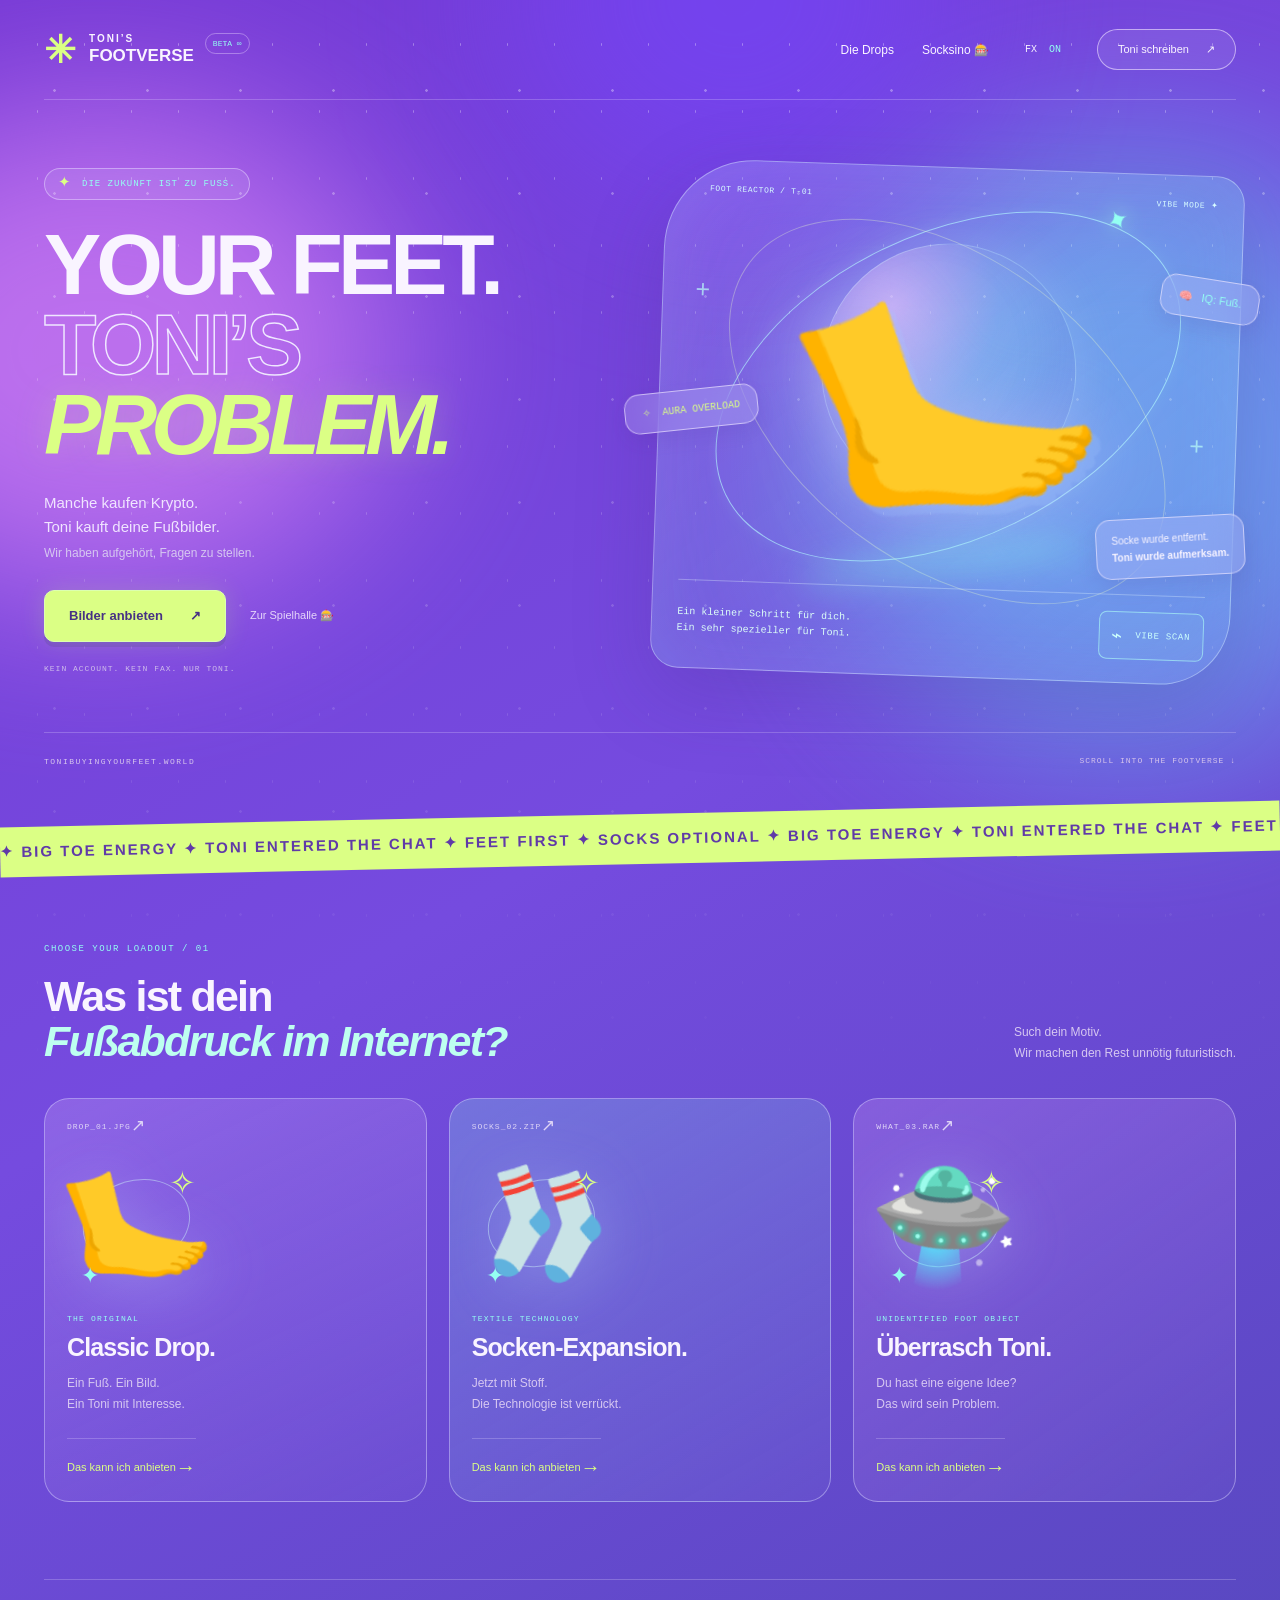
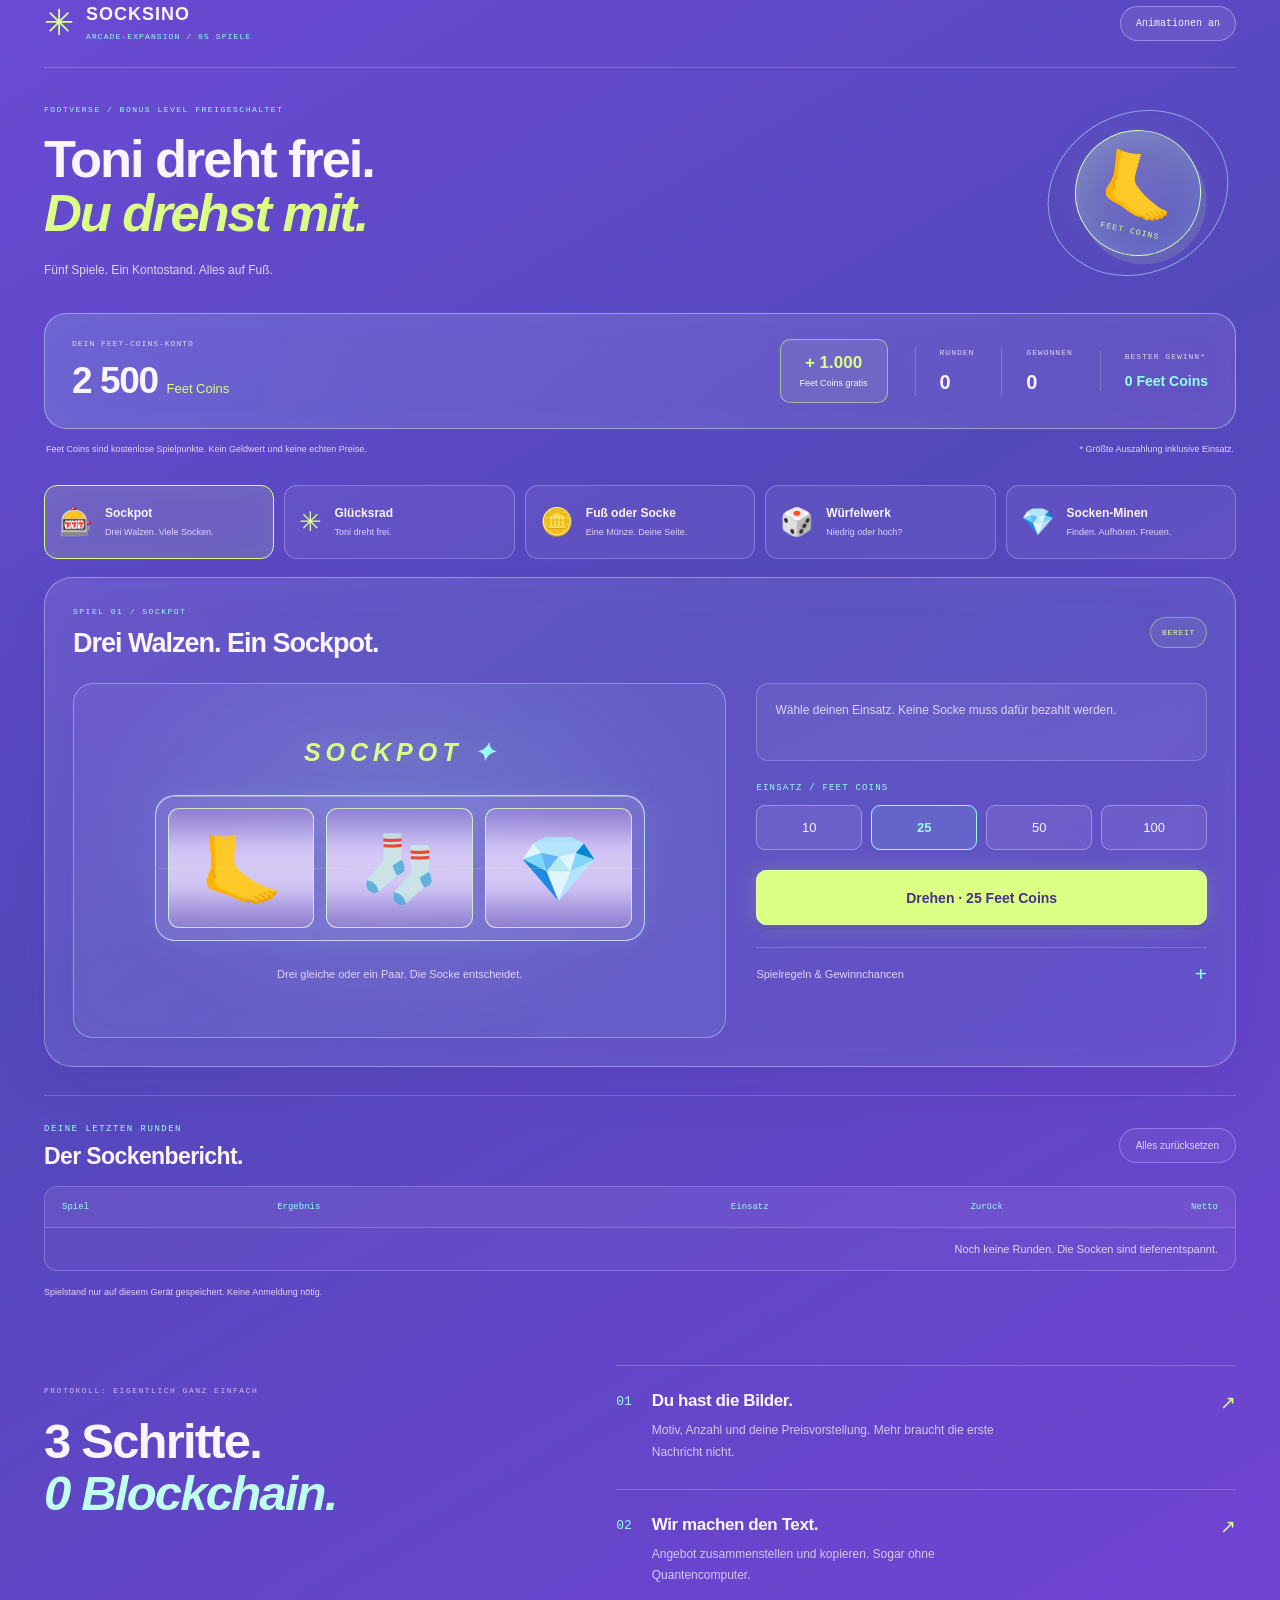
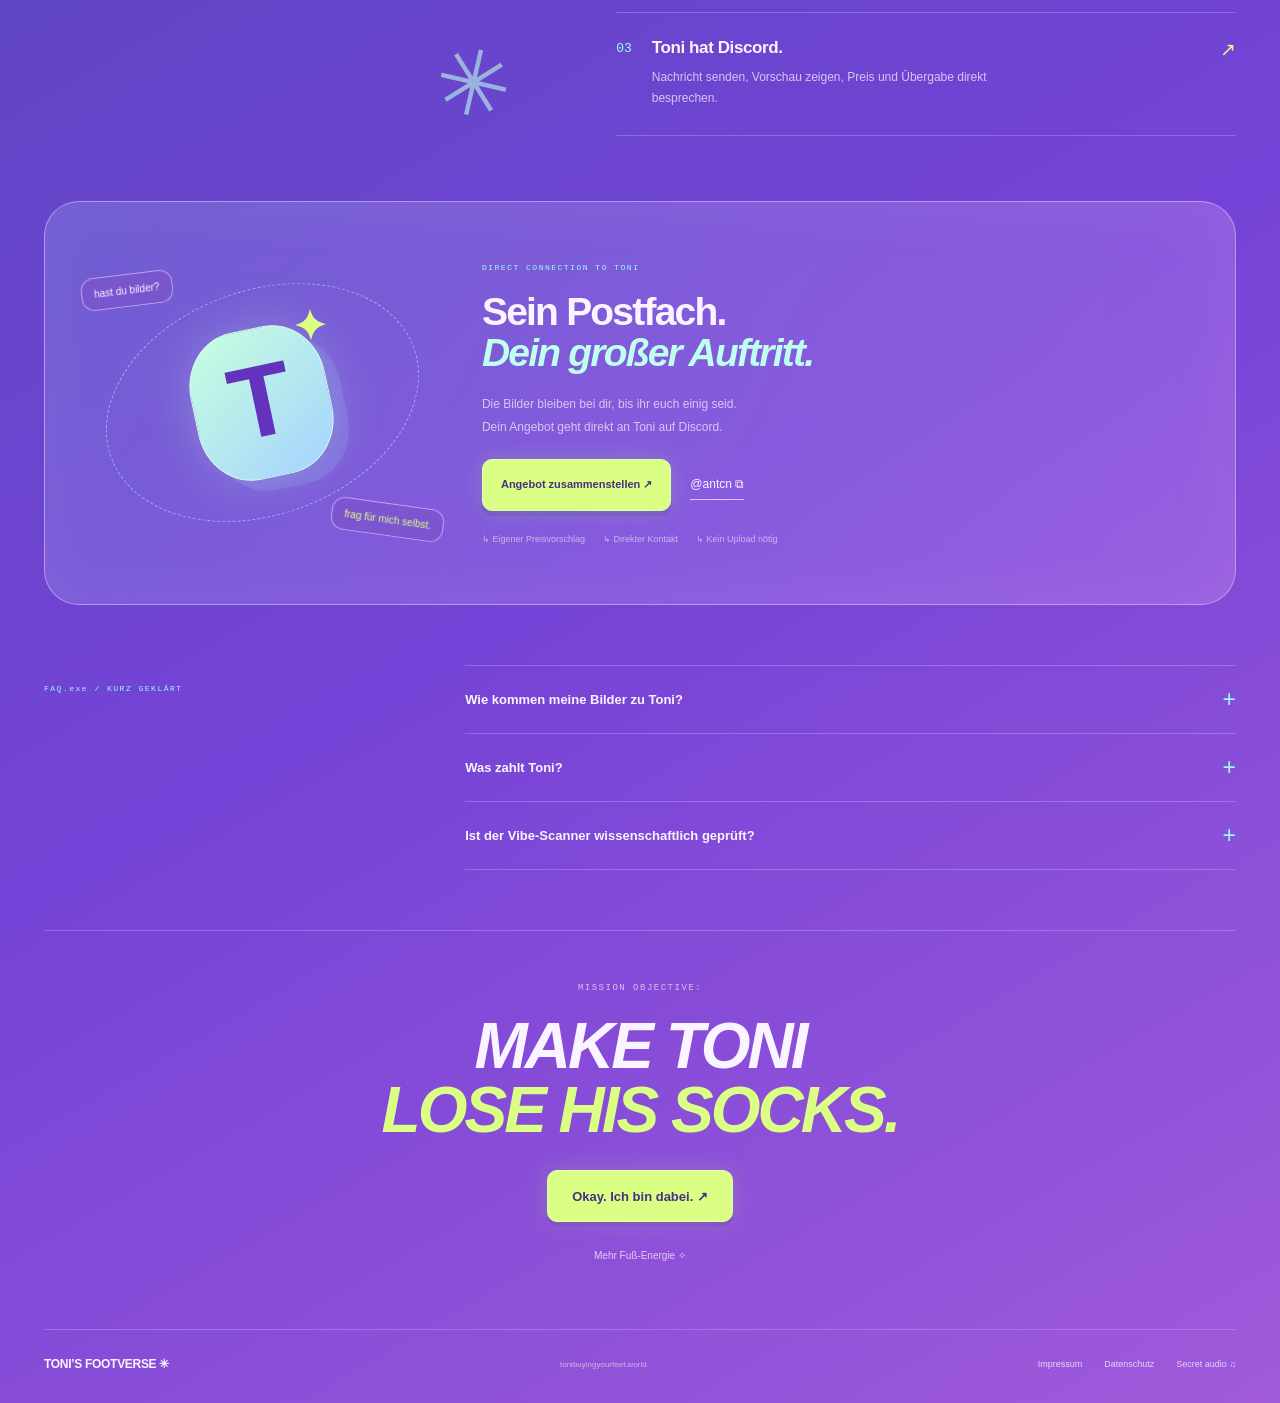
==== index.html @ 52ac3784 "Add files via upload" ====
<!doctype html>
<html lang="de" prefix="og: https://ogp.me/ns#"><head><meta charset="utf-8"><meta name="viewport" content="width=device-width,initial-scale=1"><meta name="theme-color" content="#6338e6"><meta name="description" content="Toni kauft deine Fußbilder. Willkommen im Footverse: Motiv wählen, Angebot erstellen und Toni auf Discord schreiben."><title>TONI’S FOOTVERSE — Your feet. Toni’s problem.</title><link rel="icon" href="assets/favicon.svg"><link rel="stylesheet" href="styles.css?v=8"><script src="config.js?v=8" defer></script><script src="script.js?v=8" defer></script>
<link rel="canonical" href="https://tonibuyingyourfeet.world/">
<meta property="og:type" content="website">
<meta property="og:locale" content="de_AT">
<meta property="og:site_name" content="Toni’s Footverse">
<meta property="og:title" content="🦶 Toni hat das Internet falsch benutzt.">
<meta property="og:description" content="Andere kaufen Krypto. Toni kauft Fußbilder. Jetzt mit fünf Spielen im Socksino: kostenlose Feet Coins, Socken-Minen und sehr spezielle Lebensentscheidungen.">
<meta property="og:url" content="https://tonibuyingyourfeet.world/">
<meta property="og:image" content="https://tonibuyingyourfeet.world/assets/footverse-share-v5.png">
<meta property="og:image:secure_url" content="https://tonibuyingyourfeet.world/assets/footverse-share-v5.png">
<meta property="og:image:type" content="image/png">
<meta property="og:image:width" content="1200">
<meta property="og:image:height" content="630">
<meta property="og:image:alt" content="Toni hat das Internet falsch benutzt. Neonfarbene Footverse-Karte mit einem Fuß und den Spielen in Tonis Socksino.">
<meta name="twitter:card" content="summary_large_image">
<meta name="twitter:title" content="Toni hat das Internet falsch benutzt.">
<meta name="twitter:description" content="Fußbilder, Neon und fünf Spiele. Toni hatte eindeutig zu viel Internet.">
<meta name="twitter:image" content="https://tonibuyingyourfeet.world/assets/footverse-share-v5.png">
<link rel="stylesheet" href="casino.css?v=8"><script src="arcade-engine.js?v=8" defer></script><script src="reel-motion.js?v=8" defer></script><script src="casino.js?v=8" defer></script></head>
<body><a class="skip" href="#main">Zum Inhalt</a><div class="aurora" aria-hidden="true"><i></i><i></i><i></i></div><div class="starfield" aria-hidden="true"></div>
<header class="nav shell"><a class="logo" href="#" aria-label="Toni’s Footverse Startseite"><span class="logo-symbol" aria-hidden="true">✳</span><span>TONI’S<br><b>FOOTVERSE</b></span><small>BETA ∞</small></a><nav aria-label="Hauptnavigation"><a href="#drops">Die Drops</a><a href="#sockpot">Socksino 🎰</a><button type="button" id="effects" class="fx-button" aria-pressed="true" aria-label="Animationen anhalten">FX <span id="fx-state">ON</span></button><button class="pill open-offer" type="button">Toni schreiben <span>↗</span></button></nav></header>
<main id="main"><section class="hero shell"><div class="hero-copy"><div class="status-chip"><span aria-hidden="true">✦</span> DIE ZUKUNFT IST ZU FUSS.</div><h1>YOUR FEET.<br><span>TONI’S</span><br><em>PROBLEM.</em></h1><p class="hero-text">Manche kaufen Krypto.<br>Toni kauft deine Fußbilder.<br><b>Wir haben aufgehört, Fragen zu stellen.</b></p><div class="hero-buttons"><button class="neon-button open-offer" type="button">Bilder anbieten <span>↗</span></button><a class="ghost-link" href="#sockpot">Zur Spielhalle 🎰</a></div><p class="micro hero-micro">KEIN ACCOUNT. KEIN FAX. NUR TONI.</p></div>
<div class="chamber" id="chamber"><div class="chamber-label micro"><span>FOOT REACTOR / T-01</span><span>VIBE MODE ✦</span></div><div class="orbit orbit-one" aria-hidden="true"></div><div class="orbit orbit-two" aria-hidden="true"></div><div class="planet" aria-hidden="true"></div><div class="hologram" aria-hidden="true"><span class="mega-foot">🦶</span><span class="foot-shadow"></span></div><div class="bubble bubble-a"><span>🧠</span> IQ: Fuß.</div><div class="bubble bubble-b"><span>✧</span> AURA OVERLOAD</div><div class="bubble bubble-c">Socke wurde entfernt.<br><b>Toni wurde aufmerksam.</b></div><div class="crosshair cross-a" aria-hidden="true">+</div><div class="crosshair cross-b" aria-hidden="true">+</div><div class="scan-beam" aria-hidden="true"></div><div class="reactor-controls"><p id="scanner-text" role="status" aria-live="polite">Ein kleiner Schritt für dich.<br>Ein sehr spezieller für Toni.</p><button id="scan" type="button" aria-label="Spaß-Vibe-Scan starten"><span aria-hidden="true">⌁</span> VIBE SCAN</button></div></div>
<div class="hero-caption"><span class="micro">TONIBUYINGYOURFEET.WORLD</span><span class="scroll-indicator">SCROLL INTO THE FOOTVERSE ↓</span></div></section>
<div class="ticker" aria-hidden="true"><div>✦ BIG TOE ENERGY ✦ TONI ENTERED THE CHAT ✦ FEET FIRST ✦ SOCKS OPTIONAL ✦ BIG TOE ENERGY ✦ TONI ENTERED THE CHAT ✦ FEET FIRST ✦ SOCKS OPTIONAL&nbsp;</div></div>
<section class="drops shell" id="drops"><div class="section-title"><div><p class="micro">CHOOSE YOUR LOADOUT / 01</p><h2>Was ist dein<br><em>Fußabdruck im Internet?</em></h2></div><p>Such dein Motiv.<br>Wir machen den Rest unnötig futuristisch.</p></div><div class="drop-grid">
<button class="drop-card classic" data-motif="Classic Drop" type="button"><span class="drop-code micro">DROP_01.JPG <span>↗</span></span><span class="drop-art" aria-hidden="true"><span class="mini-orbit"></span><span class="drop-emoji">🦶</span><span class="star s1">✧</span><span class="star s2">✦</span></span><span class="drop-text"><small>THE ORIGINAL</small><strong>Classic Drop.</strong><span>Ein Fuß. Ein Bild.<br>Ein Toni mit Interesse.</span></span><span class="drop-footer">Das kann ich anbieten <b>→</b></span></button>
<button class="drop-card socks" data-motif="Socken-Expansion" type="button"><span class="drop-code micro">SOCKS_02.ZIP <span>↗</span></span><span class="drop-art" aria-hidden="true"><span class="mini-orbit"></span><span class="drop-emoji">🧦</span><span class="star s1">✧</span><span class="star s2">✦</span></span><span class="drop-text"><small>TEXTILE TECHNOLOGY</small><strong>Socken-Expansion.</strong><span>Jetzt mit Stoff.<br>Die Technologie ist verrückt.</span></span><span class="drop-footer">Das kann ich anbieten <b>→</b></span></button>
<button class="drop-card mystery" data-motif="Meine eigene Idee" type="button"><span class="drop-code micro">WHAT_03.RAR <span>↗</span></span><span class="drop-art" aria-hidden="true"><span class="mini-orbit"></span><span class="drop-emoji">🛸</span><span class="star s1">✧</span><span class="star s2">✦</span></span><span class="drop-text"><small>UNIDENTIFIED FOOT OBJECT</small><strong>Überrasch Toni.</strong><span>Du hast eine eigene Idee?<br>Das wird sein Problem.</span></span><span class="drop-footer">Das kann ich anbieten <b>→</b></span></button>
</div></section>
<section class="arcade-app arcade-embedded shell" id="sockpot" aria-label="Socksino Spielhalle"><div class="arcade-header"><div class="arcade-brand"><span aria-hidden="true">✳</span><b>SOCKSINO<small>ARCADE-EXPANSION / 05 SPIELE</small></b></div><div class="header-actions"><button id="motion-toggle" type="button" aria-pressed="true">Animationen an</button></div></div><div class="arcade-title"><div><p class="eyebrow">FOOTVERSE / BONUS LEVEL FREIGESCHALTET</p><h2>Toni dreht frei.<br><span>Du drehst mit.</span></h2><p class="arcade-intro">Fünf Spiele. Ein Kontostand. Alles auf Fuß.</p></div><div class="feetcoin-emblem" aria-hidden="true"><span>🦶</span><small>FEET COINS</small></div></div>
<section class="wallet" aria-label="Spielkonto"><div class="balance-block"><span>DEIN FEET-COINS-KONTO</span><strong id="balance">2.500 <small>Feet Coins</small></strong></div><button type="button" id="refill">+ 1.000 <small>Feet Coins gratis</small></button><div class="wallet-stat"><span>RUNDEN</span><b id="rounds">0</b></div><div class="wallet-stat"><span>GEWONNEN</span><b id="wins">0</b></div><div class="wallet-stat"><span>BESTER GEWINN*</span><b id="best">0 Feet Coins</b></div></section>
<p class="credit-note">Feet Coins sind kostenlose Spielpunkte. Kein Geldwert und keine echten Preise. <span>* Größte Auszahlung inklusive Einsatz.</span></p>
<div class="arcade-layout"><nav class="game-nav" aria-label="Spiel auswählen"><button id="sockpot-slots" data-game="slots" type="button" aria-pressed="true"><span>🎰</span><b>Sockpot<small>Drei Walzen. Viele Socken.</small></b><i>01</i></button><button id="sockpot-wheel" data-game="wheel" type="button" aria-pressed="false"><span>✳</span><b>Glücksrad<small>Toni dreht frei.</small></b><i>02</i></button><button id="sockpot-coin" data-game="coin" type="button" aria-pressed="false"><span>🪙</span><b>Fuß oder Socke<small>Eine Münze. Deine Seite.</small></b><i>03</i></button><button id="sockpot-dice" data-game="dice" type="button" aria-pressed="false"><span>🎲</span><b>Würfelwerk<small>Niedrig oder hoch?</small></b><i>04</i></button><button id="sockpot-mines" data-game="mines" type="button" aria-pressed="false"><span>💎</span><b>Socken-Minen<small>Finden. Aufhören. Freuen.</small></b><i>05</i></button></nav>
<section class="game-shell" id="game-stage" aria-labelledby="game-title"><header class="game-heading"><div><span class="eyebrow" id="game-number">SPIEL 01 / SOCKPOT</span><h2 id="game-title">Drei Walzen. Ein Sockpot.</h2></div><span class="ready-dot" id="round-state">BEREIT</span></header><p id="active-reminder" hidden>Eine Minenrunde läuft. <button type="button" id="resume-mines">Runde fortsetzen →</button></p>
<div class="game-body"><div class="game-visual" id="visual-slots"><div class="slots-marquee">SOCKPOT <span>✦</span></div><div class="reels" role="group" aria-label="Drei Walzen"><div class="reel" role="img"><span>🦶</span></div><div class="reel" role="img"><span>🧦</span></div><div class="reel" role="img"><span>💎</span></div></div><p class="visual-caption">Drei gleiche oder ein Paar. Die Socke entscheidet.</p></div>
<div class="game-visual" id="visual-wheel" hidden><div class="wheel-wrap"><span class="wheel-pointer" aria-hidden="true"></span><div id="wheel" class="wheel"><span style="--i:0">0×</span><span style="--i:1">2×</span><span style="--i:2">0×</span><span style="--i:3">3×</span><span style="--i:4">0×</span><span style="--i:5">2×</span><span style="--i:6">0×</span><span style="--i:7">5×</span><b>t.</b></div></div><p class="visual-caption">Acht Felder. Gleiche Chance. Ungleiche Sockenschicksale.</p></div>
<div class="game-visual" id="visual-coin" hidden><div class="coin-scene"><div id="coin" class="coin"><span>🦶</span></div><span class="coin-shadow"></span></div><div class="picks" role="group" aria-label="Münzseite wählen"><button type="button" data-pick-game="coin" data-pick="0" aria-pressed="true">🦶 Fuß</button><button type="button" data-pick-game="coin" data-pick="1" aria-pressed="false">🧦 Socke</button></div><p class="visual-caption">Richtig geraten? Doppelte Punkte zurück.</p></div>
<div class="game-visual" id="visual-dice" hidden><div class="dice-scene"><div id="die" class="die" aria-label="Würfel zeigt 1"><span>⚀</span></div></div><div class="picks" role="group" aria-label="Würfelbereich wählen"><button type="button" data-pick-game="dice" data-pick="0" aria-pressed="true">1 – 3 · Niedrig</button><button type="button" data-pick-game="dice" data-pick="1" aria-pressed="false">4 – 6 · Hoch</button></div><p class="visual-caption">Die Hälfte der Zahlen. Die volle Aufmerksamkeit.</p></div>
<div class="game-visual" id="visual-mines" hidden><div class="mine-status"><span>2 SOCKEN / 7 DIAMANTEN</span><strong id="mine-value">Noch keine Runde</strong></div><div class="mine-grid" role="group" aria-label="Neun Felder im Minenspiel"></div><p class="visual-caption" id="mine-hint">Runde starten, Diamanten öffnen und rechtzeitig Feet Coins sichern.</p></div>
<div class="game-panel"><div class="result-bar" id="result" role="status" aria-live="polite">Wähle deinen Einsatz. Die erste Socke wartet.</div>
<div class="bet-controls"><div class="bet-group"><span>EINSATZ / FEET COINS</span><div role="group" aria-label="Einsatz wählen"><button type="button" data-bet="10" aria-pressed="false">10</button><button type="button" data-bet="25" aria-pressed="true">25</button><button type="button" data-bet="50" aria-pressed="false">50</button><button type="button" data-bet="100" aria-pressed="false">100</button></div></div><button type="button" class="play-button" id="play">Drehen · 25 Feet Coins <span>↗</span></button><button type="button" class="play-button collect" id="collect" hidden>Feet Coins sichern</button></div><button type="button" class="cancel-mine" id="cancel-mine" hidden>Runde abbrechen · Einsatz geht verloren</button>
<details class="rules"><summary>Spielregeln &amp; Gewinnchancen <span>+</span></summary><div id="rules-content"></div></details></div></div></section></div>
<section class="history"><header><div><p class="eyebrow">DEINE LETZTEN RUNDEN</p><h2>Der Sockenbericht.</h2></div><button type="button" id="reset">Alles zurücksetzen</button></header><div class="history-table"><table><thead><tr><th>Spiel</th><th>Ergebnis</th><th>Einsatz</th><th>Zurück</th><th>Netto</th></tr></thead><tbody id="history-rows"><tr><td colspan="5">Hier stehen bald deine Runden.</td></tr></tbody></table></div><p class="storage-note" id="storage-note">Der Spielstand wird nur auf diesem Gerät gespeichert.</p></section>
</section><section class="connection shell"><div class="connection-heading"><p class="micro">PROTOKOLL: EIGENTLICH GANZ EINFACH</p><h2>3 Schritte.<br><em>0 Blockchain.</em></h2><span class="huge-spark" aria-hidden="true">✳</span></div><div class="connection-steps"><article><span class="step-index">01</span><div><h3>Du hast die Bilder.</h3><p>Motiv, Anzahl und deine Preisvorstellung. Mehr braucht die erste Nachricht nicht.</p></div><span aria-hidden="true">↗</span></article><article><span class="step-index">02</span><div><h3>Wir machen den Text.</h3><p>Angebot zusammenstellen und kopieren. Sogar ohne Quantencomputer.</p></div><span aria-hidden="true">↗</span></article><article><span class="step-index">03</span><div><h3>Toni hat Discord.</h3><p>Nachricht senden, Vorschau zeigen, Preis und Übergabe direkt besprechen.</p></div><span aria-hidden="true">↗</span></article></div></section>
<section class="transmission shell"><div class="transmission-art" aria-hidden="true"><div class="avatar-orbit"></div><div class="toni-avatar">T<span>✦</span></div><span class="floating-chat chat-one">hast du bilder?</span><span class="floating-chat chat-two">frag für mich selbst.</span></div><div class="transmission-copy"><p class="micro">DIRECT CONNECTION TO TONI</p><h2>Sein Postfach.<br><em>Dein großer Auftritt.</em></h2><p>Die Bilder bleiben bei dir, bis ihr euch einig seid.<br>Dein Angebot geht direkt an Toni auf Discord.</p><div class="transmission-actions"><button class="neon-button open-offer" type="button">Angebot zusammenstellen ↗</button><button class="handle-button copy-name" type="button"><span class="discord-name">@antcn</span> ⧉</button></div><div class="contact-notes"><span>↳ Eigener Preisvorschlag</span><span>↳ Direkter Kontakt</span><span>↳ Kein Upload nötig</span></div></div></section>
<section class="faq shell"><p class="micro">FAQ.exe / KURZ GEKLÄRT</p><div><details><summary>Wie kommen meine Bilder zu Toni?<span>+</span></summary><p>Eine Vorschau und die Bilder teilst du direkt im Gespräch auf Discord. Hier auf der Website erstellst du erst einmal deine Angebotsnachricht.</p></details><details><summary>Was zahlt Toni?<span>+</span></summary><p>Du schlägst einen Preis vor oder wählst „Preis besprechen“. Den endgültigen Preis, die Zahlung und die Übergabe vereinbarst du direkt mit Toni.</p></details><details><summary>Ist der Vibe-Scanner wissenschaftlich geprüft?<span>+</span></summary><p>Er besteht aus einem Button und sehr viel Selbstvertrauen. Für die Preisverhandlung zählt dein Angebot, nicht seine Meinung.</p></details></div></section>
<section class="ending shell"><span class="micro">MISSION OBJECTIVE:</span><h2>MAKE TONI<br><span>LOSE HIS SOCKS.</span></h2><button type="button" class="neon-button open-offer">Okay. Ich bin dabei. ↗</button><button type="button" id="chaos" class="chaos-button">Mehr Fuß-Energie ✧</button></section>
</main><footer class="shell footer"><a class="footer-logo" href="#">TONI’S FOOTVERSE ✳</a><span>tonibuyingyourfeet.world</span><div><a href="impressum.html">Impressum</a><a href="datenschutz.html">Datenschutz</a><button type="button" id="audio-button">Secret audio ♫</button></div></footer>
<dialog id="offer-dialog" aria-label="Angebot an Toni erstellen"><button type="button" class="close-dialog" aria-label="Schließen">×</button><section id="form-screen"><p class="micro">NEW TRANSMISSION / TO: TONI</p><h2>Zeig, was<br><em>du anbieten willst.</em></h2><form id="offer-form"><div class="form-row"><label>Dein Motiv<select name="motif" id="motif"><option>Classic Drop</option><option>Socken-Expansion</option><option>Meine eigene Idee</option></select></label><label>Dein Name <small>optional</small><input name="seller" maxlength="60" placeholder="Dein Alias im Footverse" autocomplete="nickname"></label></div><div class="form-row"><label>Anzahl der Bilder<input name="quantity" value="3" min="1" max="999" step="1" type="number" inputmode="numeric" required></label><label>Gesamtpreis in Euro<input name="price" min="0.01" max="99999" step="0.01" type="number" placeholder="Dein Preisvorschlag" inputmode="decimal"></label></div><label class="check-label"><input name="negotiate" type="checkbox" checked><span>Preis lieber direkt mit Toni besprechen.</span></label><label>Noch etwas dazu? <small>optional</small><textarea name="note" maxlength="1000" rows="3" placeholder="Bildstil, Auflösung, deine eigene Idee …"></textarea></label><div class="offer-summary"><span class="micro">DEIN DROP</span><strong id="offer-summary">3 Bilder · Preis besprechen</strong></div><button class="neon-button full" type="submit">Nachricht generieren <span>↗</span></button><p class="form-footnote">Danach kopierst du den Text und schickst ihn selbst an Toni.</p></form></section><section id="message-screen" hidden><p class="micro">TRANSMISSION READY ✓</p><h2>Toni ist nur<br><em>eine Nachricht entfernt.</em></h2><label class="message-label" for="message">Dein Text — du kannst ihn noch bearbeiten.</label><textarea id="message" rows="10"></textarea><div class="message-actions"><button type="button" class="neon-button" id="copy-message">Text kopieren ⧉</button><a href="https://discord.com/channels/@me" target="_blank" rel="noopener noreferrer" class="outline-button discord-link">Discord öffnen ↗</a></div><div class="message-tools"><button type="button" class="text-button copy-name">Name: <span class="discord-name">@antcn</span> ⧉</button><button type="button" class="text-button" id="save-message">TXT herunterladen ↓</button></div><p class="message-note">Discord → Freunde → Freund hinzufügen → <span class="discord-name">@antcn</span>. Deine Nachricht wurde noch nicht versendet.</p><button type="button" class="text-button" id="edit-offer">← Angebot bearbeiten</button></section></dialog>
<dialog id="audio-dialog" aria-label="Geheimes Audio"><button type="button" class="close-dialog" aria-label="Schließen">×</button><p class="micro">SECRET TRANSMISSION UNLOCKED</p><h2>Henry<br><em>entered the chat.</em></h2><audio id="secret-audio" src="assets/audio/henry-kommt.mp3" controls preload="none"></audio></dialog><div id="toast" role="status" aria-live="polite" hidden></div><div id="particle-layer" aria-hidden="true"></div><noscript><p class="shell">Für die interaktiven Funktionen JavaScript aktivieren. Toni erreichst du auf Discord unter @antcn.</p></noscript>
</body></html>
---- styles.css ----
@charset "UTF-8";
:root{--ink:#f9f4ff;--muted:#d6c7f1;--violet:#6534d4;--cyan:#94fff2;--acid:#dbff85;--line:#e7d9ff40;font-family:Arial,Helvetica,sans-serif;color:var(--ink);background:#7444dc;color-scheme:dark}*{box-sizing:border-box}html{scroll-behavior:smooth;scroll-padding-top:25px}body{margin:0;isolation:isolate;background:linear-gradient(150deg,#7539d5 0%,#754bdf 22%,#5348bb 49%,#7543d7 77%,#a05ada 100%);overflow-x:clip}button,input,textarea,select{font:inherit}button,a,summary{touch-action:manipulation}button{cursor:pointer;color:inherit;background:none}a{color:inherit;text-decoration:none}h1,h2,h3,p{margin:0}input,select,textarea{min-width:0}button:focus-visible,a:focus-visible,summary:focus-visible,input:focus-visible,textarea:focus-visible,select:focus-visible{outline:3px solid var(--acid);outline-offset:5px}[hidden]{display:none!important}button:disabled{cursor:wait}.shell{width:min(1320px,calc(100% - 88px));margin-inline:auto}.micro{font:9px/1.6 'Courier New',monospace;letter-spacing:1.5px}.skip{position:fixed;top:-90px;left:15px;z-index:99;padding:14px;background:var(--acid);color:#453076}.skip:focus{top:10px}.aurora{position:absolute;z-index:-1;inset:0 0 auto;height:950px;overflow:hidden;pointer-events:none}.aurora i{position:absolute;border-radius:50%;filter:blur(90px);opacity:.55;animation:drift 16s ease-in-out infinite alternate}.aurora i:nth-child(1){width:600px;height:500px;left:-200px;top:100px;background:#f597ff}.aurora i:nth-child(2){width:600px;height:600px;right:-150px;top:150px;background:#65d4fa;animation-delay:-5s}.aurora i:nth-child(3){width:450px;height:400px;right:25%;top:-200px;background:#7445ff;animation-delay:-10s}.starfield{position:absolute;inset:0 0 auto;height:1100px;pointer-events:none;z-index:-1;opacity:.35;background-image:radial-gradient(#fff 1px,transparent 1.5px),radial-gradient(#fff .6px,transparent 1px);background-size:93px 103px,47px 67px;background-position:8px 39px,61px 11px;mask-image:linear-gradient(#fff,transparent)}.nav{display:flex;align-items:center;justify-content:space-between;gap:20px;height:100px;border-bottom:1px solid var(--line)}.logo{display:flex;align-items:center;gap:11px;font-size:10px;line-height:1.25;font-weight:800;letter-spacing:2px}.logo b{font-size:17px;letter-spacing:0}.logo-symbol{font-size:38px;color:var(--acid);line-height:1}.logo small{align-self:flex-start;font:8px 'Courier New',monospace;letter-spacing:0;padding:5px 7px;margin-top:2px;border:1px solid #f2e2ff60;border-radius:20px;color:var(--cyan)}.nav nav{display:flex;align-items:center;gap:28px;font-size:12px}.fx-button{border:0;font:10px 'Courier New',monospace;padding:8px}.fx-button span{color:var(--cyan);margin-left:6px}.pill{border:1px solid #f2e7ff99;border-radius:50px;padding:13px 20px;background:#e9dcff18;font-size:11px}.pill span{margin-left:14px}.pill:hover{background:#f4ddff33}.hero{position:relative;display:grid;grid-template-columns:1fr 1fr;gap:35px;padding:67px 0 22px;align-items:center}.status-chip{display:inline-flex;align-items:center;gap:10px;border:1px solid #e8daff80;background:#ded5ff20;border-radius:30px;padding:9px 13px;color:var(--cyan);font:9px 'Courier New',monospace;letter-spacing:1px}.status-chip>span{color:var(--acid);font-size:15px;line-height:12px}.hero h1{font-size:clamp(58px,6.7vw,95px);font-weight:900;line-height:.93;letter-spacing:-5px;margin:25px 0 26px}.hero h1>span{-webkit-text-stroke:1.5px #efe7ff;color:transparent}.hero h1 em{font-style:italic;color:var(--acid);text-shadow:0 0 35px #d9ff9c35;letter-spacing:-6px}.hero-text{font-size:15px;line-height:1.65;color:#f0e5ff}.hero-text b{font-size:12px;font-weight:400;color:var(--muted)}.hero-buttons{display:flex;align-items:center;gap:24px;margin-top:25px}.neon-button{display:inline-flex;align-items:center;justify-content:center;gap:27px;padding:17px 24px;min-height:52px;border:1px solid #dcffb0;border-radius:10px;background:var(--acid);color:#473184;font-size:13px;font-weight:800;box-shadow:0 0 25px #c7ff8230,0 5px 0 #3c38702e;transition:transform .2s,box-shadow .2s}.neon-button:hover{transform:translateY(-3px);box-shadow:0 0 37px #c7ff8270,0 7px 0 #3c387025}.ghost-link{font-size:11px;color:#e6d6fa}.ghost-link:hover{color:var(--cyan)}.hero-micro{color:#cdbbea;margin-top:21px;font-size:8px;letter-spacing:1px}.chamber{position:relative;min-width:0;height:510px;border:1px solid #dbf3ff70;border-radius:90px 28px 70px 28px;background:linear-gradient(140deg,#c4b8ff35,#83efeb25 46%,#9b8bee0d);box-shadow:inset 0 0 70px #a4f0ff1c,0 25px 80px #422f883a;transform:rotate(2deg);perspective:700px}.chamber-label{display:flex;justify-content:space-between;position:absolute;left:43px;right:25px;top:23px;color:#d8fcff;font-size:8px;letter-spacing:.6px}.orbit{position:absolute;left:7%;top:13%;width:86%;height:60%;border:1px solid #b7ffffa0;border-radius:50%;pointer-events:none}.orbit-one{transform:rotate(-28deg);box-shadow:0 0 15px #b8fffc18}.orbit-two{transform:rotate(35deg);border-color:#eafcc957;top:18%}.orbit-one:after{content:'✦';position:absolute;right:2%;top:20%;color:var(--cyan);font-size:27px;filter:drop-shadow(0 0 10px #9fffdc)}.planet{position:absolute;width:255px;height:255px;left:50%;top:40%;transform:translate(-50%,-50%);background:radial-gradient(circle at 27% 25%,#f8ceff90,#cbf5ff25 40%,#d8ddff0a 65%);border:1px solid #cffbff40;border-radius:50%;box-shadow:inset -20px -20px 40px #6562c81c,0 0 50px #d7e5ff30}.hologram{position:absolute;inset:62px 0 100px;display:grid;place-items:center;animation:float 5s ease-in-out infinite}.mega-foot{display:block;font-family:'Apple Color Emoji','Segoe UI Emoji','Noto Color Emoji',sans-serif;font-size:225px;filter:drop-shadow(5px 12px 0 #a5caff38) drop-shadow(0 0 40px #dfcaff75);transform:rotate(-24deg);line-height:1.25;z-index:2}.foot-shadow{position:absolute;width:50%;height:30px;border-radius:50%;background:#81f9ee55;filter:blur(16px);bottom:0;transform:rotate(-9deg)}.bubble{position:absolute;border:1px solid #f3ecff9c;background:#c6c1ff45;backdrop-filter:blur(20px);padding:13px 17px;border-radius:15px;font-size:11px;box-shadow:0 8px 20px #50319520;z-index:3;animation:float 6s ease-in-out infinite}.bubble span{margin-right:6px}.bubble-a{right:-20px;top:102px;transform:rotate(7deg);color:var(--cyan);animation-delay:-2s}.bubble-b{left:-35px;top:230px;font:10px 'Courier New',monospace;color:var(--acid);transform:rotate(-8deg);animation-delay:-4s}.bubble-c{bottom:107px;right:-14px;font-size:10px;line-height:1.7;transform:rotate(-5deg);padding:12px 15px}.bubble-c b{font-weight:600}.crosshair{position:absolute;color:#bbfff8;font-size:25px;font-weight:200;opacity:.7}.cross-a{left:32px;top:115px}.cross-b{right:31px;top:255px}.reactor-controls{position:absolute;left:25px;right:25px;bottom:23px;display:flex;align-items:center;justify-content:space-between;gap:15px;padding-top:16px;border-top:1px solid #edffff50}.reactor-controls p{font:10px/1.6 'Courier New',monospace;color:#ddfff7;max-width:250px}.reactor-controls button{border:1px solid #affff59c;color:#ccfffc;background:#a5ffff15;border-radius:8px;padding:12px;font:9px 'Courier New',monospace;white-space:nowrap;letter-spacing:.7px}.reactor-controls button:hover{background:#a5ffff35}.reactor-controls button span{font-size:18px;vertical-align:middle;margin-right:6px}.scan-beam{position:absolute;inset:20% 6% auto;height:2px;background:var(--acid);box-shadow:0 0 24px 5px #d3ff85a0;opacity:0;z-index:4}.scanning .scan-beam{animation:scan 1.1s ease-in-out 1}.hero-caption{grid-column:1/-1;display:flex;justify-content:space-between;border-top:1px solid var(--line);padding:23px 0 0;margin-top:20px;color:#d8c6ed}.hero-caption .micro{font-size:8px}.scroll-indicator{font:8px 'Courier New',monospace;letter-spacing:1px}.ticker{background:var(--acid);color:#603aa8;margin-top:23px;padding:15px 0;overflow:hidden;transform:rotate(-1.2deg);width:100%;font-size:15px;font-weight:900;letter-spacing:2px;line-height:1.3}.ticker>div{white-space:nowrap;display:block;width:max-content;animation:ticker 28s linear infinite}.drops{padding:79px 0 67px}.section-title{display:flex;justify-content:space-between;align-items:flex-end;gap:30px;margin-bottom:33px}.section-title .micro{color:var(--cyan);margin-bottom:17px}h2{font-size:43px;line-height:1.06;letter-spacing:-1.8px;font-weight:800}h2 em{font-style:italic;color:#befff0;font-weight:800}.section-title>p{font-size:12px;line-height:1.8;color:var(--muted)}.drop-grid{display:grid;grid-template-columns:repeat(3,minmax(0,1fr));gap:22px}.drop-card{position:relative;display:flex;flex-direction:column;text-align:left;border:1px solid #dbd8ff75;border-radius:25px;padding:22px;background:linear-gradient(155deg,#e8c6ff35,#ccbaff0a);min-width:0;overflow:hidden;transition:transform .25s,box-shadow .25s}.drop-card:hover{transform:translateY(-8px) rotate(-1deg);box-shadow:0 18px 35px #3c24883b;border-color:var(--cyan)}.drop-card.socks{background:linear-gradient(150deg,#83ffe63a,#bdd9ff0b)}.drop-card.mystery{background:linear-gradient(145deg,#edafff35,#f0c8ff08)}.drop-code{display:flex;justify-content:space-between;font-size:8px;color:#dfd5f6;letter-spacing:1px}.drop-code>span{font-size:17px;line-height:12px}.drop-art{display:grid;place-items:center;position:relative;height:180px}.drop-emoji{font-family:'Apple Color Emoji','Segoe UI Emoji','Noto Color Emoji',sans-serif;font-size:112px;transform:rotate(-17deg);filter:drop-shadow(0 10px 30px #c4ddff4d);transition:transform .3s}.drop-card:hover .drop-emoji{transform:rotate(8deg) scale(1.06)}.mini-orbit{position:absolute;width:78%;height:48%;border:1px solid #d4fff870;border-radius:50%;transform:rotate(-17deg)}.star{position:absolute;color:var(--acid)}.s1{right:8%;top:30px;font-size:32px}.s2{left:10%;bottom:25px;font-size:22px;color:var(--cyan)}.drop-text{display:flex;flex-direction:column}.drop-text small{font:8px 'Courier New',monospace;letter-spacing:1.2px;color:var(--cyan);margin-bottom:11px}.drop-text strong{font-size:25px;letter-spacing:-.9px;line-height:1.1;margin-bottom:12px}.drop-text>span{font-size:12px;color:var(--muted);line-height:1.7}.drop-footer{display:flex;justify-content:space-between;align-items:center;border-top:1px solid var(--line);padding-top:17px;margin-top:24px;font-size:11px;color:var(--acid)}.drop-footer b{font-size:20px}.connection{display:grid;grid-template-columns:.9fr 1.1fr;gap:65px;padding-bottom:65px}.connection-heading{position:relative;padding-top:20px}.connection-heading .micro{color:#d4baf4;margin-bottom:18px;font-size:8px}.connection h2{font-size:49px}.huge-spark{position:absolute;bottom:0;right:40px;font-size:91px;color:#b7fce79c;transform:rotate(13deg)}.connection-steps article{display:flex;align-items:flex-start;gap:20px;padding:25px 0;border-bottom:1px solid var(--line)}.connection-steps article:first-child{border-top:1px solid var(--line)}.step-index{font:13px 'Courier New',monospace;color:var(--cyan);padding-top:3px}.connection-steps h3{font-size:17px;margin-bottom:9px;letter-spacing:-.4px}.connection-steps p{font-size:12px;line-height:1.8;color:var(--muted);max-width:350px}.connection-steps article>span:last-child{margin-left:auto;color:var(--acid);font-size:19px}.transmission{display:grid;grid-template-columns:.65fr 1.35fr;gap:50px;padding:40px 47px;border:1px solid #ead6ff80;border-radius:35px;background:linear-gradient(115deg,#aef2ff23,#efb3ff35);box-shadow:inset 0 0 70px #f6d5ff12}.transmission-art{position:relative;min-height:270px;display:grid;place-items:center}.toni-avatar{position:relative;width:137px;height:150px;border-radius:38%;border:1px solid #d7ffec;background:linear-gradient(145deg,#c7ffde,#a4d3ff);color:#6433be;font-size:102px;line-height:145px;font-weight:900;text-align:center;transform:rotate(-12deg);box-shadow:13px 13px 0 #9bd8ed25,0 0 50px #bfffdb40}.toni-avatar>span{position:absolute;font-size:41px;right:-12px;top:-63px;color:var(--acid);transform:rotate(10deg)}.avatar-orbit{position:absolute;width:95%;height:70%;border:1px dashed #b2fff58c;border-radius:50%;transform:rotate(-20deg)}.floating-chat{position:absolute;z-index:2;padding:10px 12px;border:1px solid #dcc9ffb0;border-radius:13px;background:#7c52cbaa;font-size:10px;backdrop-filter:blur(12px);white-space:nowrap}.chat-one{left:-11px;top:32px;transform:rotate(-7deg)}.chat-two{right:-12px;bottom:28px;transform:rotate(8deg);color:var(--acid)}.transmission-copy{padding:20px 0}.transmission-copy>.micro{color:var(--cyan);font-size:8px;margin-bottom:16px}.transmission-copy h2{font-size:39px}.transmission-copy>p:not(.micro){font-size:12px;line-height:1.9;color:var(--muted);margin:20px 0}.transmission-actions{display:flex;align-items:center;gap:19px;flex-wrap:wrap}.transmission-actions .neon-button{font-size:11px;padding:15px 18px}.handle-button{border:0;border-bottom:1px solid #d9c6ff;padding:8px 0;font-size:12px}.contact-notes{display:flex;flex-wrap:wrap;gap:18px;margin-top:23px;font-size:9px;color:#cbb5ec}.faq{display:grid;grid-template-columns:.65fr 1.35fr;gap:50px;padding-block:60px}.faq>.micro{color:var(--cyan);margin-top:18px;font-size:8px}.faq>div{border-top:1px solid var(--line)}details{border-bottom:1px solid var(--line)}summary{cursor:pointer;list-style:none;display:flex;align-items:center;justify-content:space-between;gap:20px;padding-block:20px;font-size:13px;font-weight:600}summary::-webkit-details-marker{display:none}summary span{font-size:23px;font-weight:400;color:var(--cyan)}details[open] summary span{transform:rotate(45deg)}details p{font-size:12px;line-height:1.9;color:var(--muted);padding:0 30px 23px 0}.ending{text-align:center;position:relative;border-top:1px solid var(--line);padding:45px 0 60px}.ending>.micro{color:#d6c0ec;font-size:9px}.ending h2{font-size:clamp(36px,5vw,65px);font-style:italic;letter-spacing:-3px;line-height:.99;margin:20px 0 28px}.ending h2>span{color:var(--acid)}.chaos-button{display:block;margin:20px auto 0;border:0;color:#e1cdef;font-size:10px;padding:8px}.chaos-button:hover{color:var(--acid)}.footer{border-top:1px solid var(--line);display:flex;align-items:center;justify-content:space-between;gap:20px;padding-block:27px 32px}.footer-logo{font-size:12px;font-weight:900;letter-spacing:-.3px}.footer>span{font-size:8px;color:#ceb5e5}.footer>div{display:flex;align-items:center;gap:22px;font-size:9px;color:#e8d5f8}.footer button{border:0;padding:0;font-size:9px}dialog{position:fixed;color:var(--ink);border:1px solid #d9bcffbd;border-radius:25px;padding:35px;background:linear-gradient(140deg,#784bd2,#6846b7);width:min(620px,calc(100% - 30px));max-height:calc(100dvh - 36px);overflow:auto;box-shadow:0 0 100px #aaceff30,0 20px 100px #43398170}dialog::backdrop{background:#453c8d9c;backdrop-filter:blur(12px)}body:has(dialog[open]){overflow:hidden}.close-dialog{position:absolute;right:17px;top:13px;font-size:28px;font-weight:300;border:0;padding:0 5px;line-height:1}.close-dialog:hover{color:var(--acid)}dialog .micro{color:var(--cyan);font-size:8px;margin-right:18px}dialog h2{font-size:36px;margin:17px 0 28px;letter-spacing:-1.5px}.form-row{display:grid;grid-template-columns:1fr 1fr;gap:18px}form label{display:block;font-size:11px;line-height:1.5;margin-bottom:18px}form small{font-size:9px;color:#d0bdeb;margin-left:4px}input:not([type=checkbox]),select,textarea{display:block;width:100%;padding:12px;margin-top:8px;border:1px solid #ccafe88a;border-radius:8px;color:var(--ink);background:#e0ccff15;font-size:12px;line-height:1.5}input::placeholder,textarea::placeholder{color:#c9b4e7}select{height:44px}select option{background:#7250be}textarea{resize:vertical}input:disabled{opacity:.4}.check-label{display:flex;align-items:center;gap:8px;font-size:11px;color:#d8c6f0}.check-label input{width:16px;height:16px;accent-color:var(--acid);flex:none}.offer-summary{display:flex;justify-content:space-between;gap:15px;align-items:center;border-top:1px solid var(--line);padding-block:18px}.offer-summary .micro{margin:0;font-size:8px}.offer-summary strong{font-size:12px;text-align:right;color:#e8ffd0}.full{width:100%;justify-content:space-between}.form-footnote{font-size:10px;text-align:center;color:#cbb7e8;margin-top:14px;line-height:1.6}.message-label{font-size:11px;color:#decbf5}#message{margin-top:13px;font-size:12px;line-height:1.8;background:#d0b4ff15}.message-actions{display:flex;gap:12px;margin-top:20px}.message-actions>*{flex:1;font-size:11px;padding:14px}.outline-button{display:inline-flex;align-items:center;justify-content:center;border:1px solid #cbb3ee;border-radius:10px;color:#ecdeff}.outline-button:hover{background:#ddc3ff28}.message-tools{display:flex;justify-content:space-between;gap:15px;margin-top:20px}.text-button{border:0;border-bottom:1px solid #bba4d8;padding:3px 0;font-size:10px;color:#ecddfa}.message-note{font-size:10px;line-height:1.7;color:#cdb8e5;margin:20px 0;border-top:1px solid var(--line);padding-top:14px}#audio-dialog{max-width:470px}audio{width:100%}#toast{position:fixed;bottom:25px;left:50%;transform:translateX(-50%);z-index:90;border:1px solid #d5ffd4;border-radius:14px;background:#d9ff9e;color:#553887;padding:14px 21px;font-size:12px;line-height:1.5;box-shadow:0 0 35px #c5ffd630;width:max-content;max-width:calc(100% - 32px)}#particle-layer{position:fixed;inset:0;pointer-events:none;z-index:40;overflow:hidden}.confetti{position:absolute;left:var(--x);bottom:-60px;font-size:var(--size);animation:confetti 2.8s ease-out forwards;animation-delay:var(--delay)}.legal{max-width:760px;padding-block:50px 70px}.legal h1{font-size:46px;margin-bottom:30px}.legal h2{font-size:25px;margin:30px 0 16px}.legal p{font-size:13px;line-height:1.9;color:var(--muted)}.legal a{text-decoration:underline}.legal .micro{color:var(--cyan)}.fx-off *,.fx-off *:before,.fx-off *:after{animation:none!important;transition:none!important}.fx-off .scan-beam{display:none}.fx-off .confetti{display:none}
@keyframes float{0%,100%{translate:0 0}50%{translate:0 -14px}}@keyframes drift{to{translate:75px 60px;scale:1.15}}@keyframes ticker{to{transform:translateX(-50%)}}@keyframes scan{0%{opacity:0;top:18%}15%{opacity:.8}85%{opacity:.8}100%{opacity:0;top:73%}}@keyframes confetti{0%{translate:0 0;opacity:0;rotate:0deg}15%{opacity:1}100%{translate:var(--dx) -100vh;opacity:0;rotate:var(--rotation)}}
@media(min-width:1600px){.hero h1{font-size:97px}}
@media(max-width:1150px){.shell{width:calc(100% - 64px)}.hero{gap:30px}.hero h1{font-size:77px;letter-spacing:-4px}.hero h1 em{letter-spacing:-5px}.chamber{height:475px}.mega-foot{font-size:190px}.planet{width:225px;height:225px}.bubble-b{left:-20px;top:220px;font-size:8px}.bubble-a{right:-12px;font-size:10px}.bubble-c{right:-10px;font-size:9px}.reactor-controls{left:21px;right:21px;gap:8px}.reactor-controls p{font-size:8px}.reactor-controls button{padding:10px 8px;font-size:8px}.drop-text strong{font-size:23px}.transmission{gap:30px;padding:30px}.transmission-copy h2{font-size:33px}.contact-notes{gap:12px;font-size:8px}.transmission-actions{gap:15px}.transmission-actions .neon-button{font-size:10px}.connection{gap:40px}}
@media(max-width:850px){.shell{width:calc(100% - 44px)}.nav{height:85px}.nav nav{gap:18px}.hero{padding-top:43px;gap:24px}.hero h1{font-size:61px;letter-spacing:-3px}.hero h1 em{letter-spacing:-3.5px}.status-chip{font-size:7px;padding:8px 10px;letter-spacing:.7px}.hero-text{font-size:13px}.hero-text b{font-size:10px}.hero-buttons{flex-wrap:wrap;gap:17px;margin-top:20px}.hero-buttons .neon-button{font-size:12px;padding:14px 19px;min-height:48px}.hero-micro{font-size:7px;letter-spacing:.4px}.chamber{height:430px;border-radius:60px 25px 50px 25px}.chamber-label{left:28px;right:19px;top:21px;font-size:6px}.mega-foot{font-size:168px}.planet{width:190px;height:190px}.bubble-a{font-size:9px;top:89px;padding:10px}.bubble-b{font-size:7px;padding:11px;top:206px;left:-18px}.bubble-c{font-size:8px;bottom:105px;padding:10px}.reactor-controls{display:block;bottom:16px;padding-top:10px}.reactor-controls p{font-size:8px;margin-bottom:8px}.reactor-controls button{width:100%;padding:6px}.hero-caption{margin-top:15px}.hero-caption .micro{font-size:7px}.scroll-indicator{font-size:7px;letter-spacing:.4px}.ticker{font-size:12px;padding:13px 0}.drops{padding-top:57px;padding-bottom:48px}h2{font-size:35px}.section-title{display:block}.section-title>p{margin-top:18px;font-size:11px}.section-title>p br{display:none}.drop-grid{gap:14px}.drop-card{padding:17px;border-radius:20px}.drop-art{height:148px}.drop-emoji{font-size:85px}.drop-text strong{font-size:20px}.drop-text small{font-size:6px;letter-spacing:.8px}.drop-text>span{font-size:10px}.drop-footer{font-size:9px;margin-top:19px}.drop-code{font-size:6px;letter-spacing:.5px}.drop-art .s1{font-size:25px}.connection{grid-template-columns:.8fr 1.2fr;gap:25px;padding-bottom:48px}.connection h2{font-size:39px}.connection-heading .micro{font-size:7px;letter-spacing:.6px}.connection-steps article{gap:12px;padding-block:20px}.connection-steps h3{font-size:15px}.connection-steps p{font-size:11px}.huge-spark{font-size:80px;right:25px;bottom:10px}.transmission{grid-template-columns:.7fr 1.3fr;gap:25px;padding:28px 25px}.transmission-copy h2{font-size:31px}.transmission-copy>p:not(.micro){font-size:11px}.transmission-art{min-height:250px}.toni-avatar{width:110px;height:120px;font-size:80px;line-height:115px;border-radius:35px}.floating-chat{font-size:8px;padding:9px}.chat-one{left:-11px;top:50px}.chat-two{right:-10px;bottom:49px}.faq{grid-template-columns:.7fr 1.3fr;gap:25px;padding-block:45px}.faq>.micro{font-size:7px;letter-spacing:.5px}summary{font-size:12px}details p{font-size:11px}.ending h2{font-size:46px}.footer{flex-wrap:wrap}.footer>span{margin-left:auto}.footer>div{width:100%;border-top:1px solid var(--line);padding-top:18px}}
@media(max-width:600px){.shell{width:calc(100% - 36px)}.nav{height:80px}.logo{gap:8px;font-size:8px;letter-spacing:1.3px}.logo b{font-size:13px}.logo-symbol{font-size:30px}.logo small{display:none}.nav nav>a{display:none}.nav nav{gap:10px}.fx-button{font-size:8px;padding:7px 0}.fx-button span{margin-left:3px}.pill{font-size:9px;padding:11px 12px}.pill span{margin-left:7px}.hero{grid-template-columns:1fr;padding-top:31px;gap:30px}.hero h1{font-size:clamp(52px,16vw,92px);letter-spacing:-4px;margin:22px 0}.hero h1 em{letter-spacing:-4.5px}.status-chip{font-size:8px;padding:9px 12px}.hero-text{font-size:14px}.hero-text b{font-size:11px}.hero-buttons{gap:24px}.hero-buttons .neon-button{font-size:12px;padding:16px 22px}.ghost-link{font-size:10px}.hero-micro{font-size:7px;letter-spacing:.7px;margin-top:17px}.chamber{height:420px;margin:6px 9px 0;transform:rotate(1deg)}.chamber-label{font-size:7px}.mega-foot{font-size:196px}.hologram{inset:46px 0 109px}.planet{width:225px;height:225px}.bubble-a{top:82px;right:-14px;font-size:10px}.bubble-b{top:215px;left:-14px;font-size:8px;padding:12px}.bubble-c{bottom:101px;right:-13px;font-size:9px}.reactor-controls{display:flex;gap:12px;bottom:17px;left:18px;right:18px;padding-top:15px}.reactor-controls p{font-size:8px;margin:0;max-width:180px}.reactor-controls button{width:auto;padding:10px 8px;font-size:8px}.hero-caption{margin-top:0;padding-top:19px;gap:15px}.hero-caption .micro{font-size:6px;letter-spacing:.5px}.scroll-indicator{font-size:6px;letter-spacing:.2px}.ticker{margin-top:9px;font-size:11px;letter-spacing:1px;padding-block:12px}.drops{padding-block:44px}.section-title{margin-bottom:24px}.section-title .micro{font-size:8px;letter-spacing:1px;margin-bottom:14px}.section-title h2{font-size:34px;letter-spacing:-1.5px;line-height:1.07}.section-title>p{font-size:11px;line-height:1.7;margin-top:15px}.drop-grid{grid-template-columns:1fr;gap:17px}.drop-card{display:grid;grid-template-columns:.8fr 1.2fr;gap:0 15px;padding:20px;border-radius:23px;align-items:center}.drop-code{grid-column:1/-1;margin-bottom:13px;font-size:7px}.drop-art{height:160px;grid-row:2;grid-column:1}.drop-emoji{font-size:84px}.mini-orbit{width:110%;height:45%}.s1{right:0;top:19px}.s2{left:0;bottom:20px}.drop-text{grid-row:2;grid-column:2}.drop-text small{font-size:7px;line-height:1.5;letter-spacing:.7px;margin-bottom:8px}.drop-text strong{font-size:23px;letter-spacing:-.9px;line-height:1.05}.drop-text>span{font-size:11px;line-height:1.7}.drop-text>span br{display:none}.drop-footer{grid-column:1/-1;margin-top:7px;font-size:11px;padding-top:14px}.connection{grid-template-columns:1fr;gap:27px;padding-bottom:42px}.connection-heading{padding-top:0}.connection-heading .micro{font-size:7px;letter-spacing:.8px;margin-bottom:13px}.connection h2{font-size:40px}.huge-spark{font-size:82px;right:14px;bottom:0}.connection-steps article{padding-block:22px;gap:18px}.connection-steps h3{font-size:16px}.connection-steps p{font-size:11px}.transmission{grid-template-columns:1fr;gap:0;padding:15px 22px 26px;border-radius:28px}.transmission-art{min-height:218px;width:min(260px,100%);margin:auto}.avatar-orbit{width:100%;height:75%}.toni-avatar{width:117px;height:124px;font-size:85px;line-height:120px}.chat-one{top:27px;left:-9px;font-size:9px}.chat-two{bottom:24px;right:-15px;font-size:9px}.transmission-copy{padding-top:8px;padding-bottom:0}.transmission-copy>.micro{font-size:7px;letter-spacing:.7px;margin-bottom:14px}.transmission-copy h2{font-size:33px;letter-spacing:-1.4px}.transmission-copy>p:not(.micro){font-size:11px;margin-block:18px}.transmission-copy>p br{display:none}.transmission-actions{gap:18px}.transmission-actions .neon-button{width:100%;font-size:11px;justify-content:space-between}.handle-button{font-size:11px}.contact-notes{gap:9px;font-size:8px;margin-top:19px}.faq{grid-template-columns:1fr;gap:20px;padding-block:38px}.faq>.micro{margin:0;font-size:8px;letter-spacing:1px}summary{font-size:12px;padding-block:19px}details p{font-size:11px}.ending{padding-top:32px;padding-bottom:34px}.ending h2{font-size:clamp(35px,8.5vw,50px);letter-spacing:-1.8px;line-height:1.03;margin:17px 0 23px}.ending .neon-button{font-size:11px;padding:15px 21px}.ending>.micro{font-size:8px}.chaos-button{font-size:10px}.footer{padding-block:24px;gap:16px}.footer-logo{font-size:10px}.footer>span{font-size:7px}.footer>div{font-size:9px;gap:21px}.footer button{font-size:9px}dialog{padding:26px 20px;border-radius:20px}dialog h2{font-size:31px;margin:16px 0 24px}dialog .micro{font-size:7px;letter-spacing:.8px}.form-row{gap:12px}form label{font-size:10px;margin-bottom:16px}form small{font-size:8px;margin-left:1px}input:not([type=checkbox]),textarea{font-size:16px;padding:11px 9px}input::placeholder,textarea::placeholder{font-size:11px}select{font-size:12px;padding-inline:8px}.check-label{font-size:10px;line-height:1.5;gap:7px}.offer-summary strong{font-size:11px}.offer-summary .micro{font-size:7px}.full{font-size:12px;gap:15px}.form-footnote{font-size:9px}.message-actions{flex-direction:column}.message-actions>*{min-height:47px}.message-tools{flex-wrap:wrap;gap:14px}.message-note{font-size:9px}.message-label{font-size:10px}#message{font-size:12px}.legal{padding-block:35px}.legal h1{font-size:36px}.legal h2{font-size:24px}.legal p{font-size:12px}}
@media(prefers-reduced-motion:reduce){html{scroll-behavior:auto}*,*:before,*:after{animation:none!important;transition:none!important}.confetti{display:none}.scan-beam{display:none}}
.lore-box{padding:23px;border:1px solid var(--line);border-radius:17px;background:#d1c8ff17;margin:28px 0}.lore-box h2{margin-top:0}.lore-box p{font-style:italic}.operator-note{padding:17px 20px;border-left:3px solid var(--acid);background:#d9ff850d;margin-top:33px}.operator-note p{font-size:11px}.legal .text-button{font-size:12px;margin-top:13px}.legal .legal-status{margin-top:15px;color:var(--acid);font-size:11px}
@media(max-width:600px){.legal .lore-box{padding:18px}.operator-note{padding:14px}}
---- casino.css ----
/* Shared Footverse palette. All arcade styles stay inside this section. */
.arcade-app{--arc-ink:#f9f4ff;--arc-muted:#e1d4f7;--arc-cyan:#94fff2;--arc-acid:#dbff85;--arc-line:#e7d9ff40;font-family:Arial,Helvetica,sans-serif;color:var(--arc-ink);color-scheme:dark}
.arcade-app *{box-sizing:border-box}
.arcade-app h2,.arcade-app h3,.arcade-app p{margin:0}
.arcade-app button,.arcade-app a,.arcade-app summary{touch-action:manipulation}
.arcade-app button{font:inherit;cursor:pointer;color:inherit}
.arcade-app button:disabled{cursor:not-allowed;opacity:.45}
.arcade-app a{color:inherit;text-decoration:none}
.arcade-app button:focus-visible,.arcade-app a:focus-visible,.arcade-app summary:focus-visible{outline:3px solid var(--arc-acid);outline-offset:5px}
.arcade-app [hidden]{display:none!important}
.arcade-app.arcade-embedded{padding:0;margin-block:10px 65px;scroll-margin-top:25px}
.arcade-app .arcade-header{display:flex;align-items:center;justify-content:space-between;gap:20px;padding:24px 0;border-block:1px solid var(--arc-line)}
.arcade-app .arcade-brand{display:flex;align-items:center;gap:12px}
.arcade-app .arcade-brand>span{font-size:36px;color:var(--arc-acid);line-height:1}
.arcade-app .arcade-brand b{font-size:18px;letter-spacing:1px}
.arcade-app .arcade-brand small{display:block;font:8px/1.5 'Courier New',monospace;letter-spacing:1.1px;color:var(--arc-cyan);margin-top:6px}
.arcade-app .header-actions{display:flex;align-items:center;gap:22px;font-size:11px}
.arcade-app .header-actions button{border:1px solid #e7d9ff66;border-radius:30px;padding:11px 15px;background:#e9dcff18;font:10px 'Courier New',monospace}
.arcade-app .header-actions button:hover{background:#f4ddff33}
.arcade-app .arcade-title{display:flex;align-items:center;justify-content:space-between;gap:30px;padding:36px 0 32px}
.arcade-app .eyebrow{font:9px/1.6 'Courier New',monospace;letter-spacing:1.5px;color:var(--arc-cyan)}
.arcade-app .arcade-title .eyebrow{margin-bottom:15px;font-size:8px}
.arcade-app .arcade-title h2{font-size:clamp(34px,4.1vw,55px);line-height:1.04;letter-spacing:-2.1px;font-weight:800}
.arcade-app .arcade-title h2 span{color:var(--arc-acid);font-style:italic}
.arcade-app .arcade-intro{margin-top:19px;font-size:12px;line-height:1.8;color:var(--arc-muted)}
.arcade-app .feetcoin-emblem{width:126px;height:126px;flex:none;margin-right:35px;border:1px solid #d7ffbc;border-radius:50%;background:linear-gradient(135deg,#d8ffbb47,#a0f7ef18);box-shadow:inset 0 0 35px #a7ffd62b,7px 7px 0 #c9ffa321,0 0 40px #d7ff9e12;display:flex;align-items:center;justify-content:center;flex-direction:column;position:relative;transform:rotate(12deg)}
.arcade-app .feetcoin-emblem:before{content:'';position:absolute;inset:-18px -31px;border:1px solid #b7ffff80;border-radius:50%;transform:rotate(-40deg);pointer-events:none}
.arcade-app .feetcoin-emblem>span{font-size:60px;line-height:1.15}
.arcade-app .feetcoin-emblem small{font:8px 'Courier New',monospace;letter-spacing:1.2px;color:var(--arc-acid);margin-top:7px}
.arcade-app .wallet{display:flex;align-items:center;gap:27px;padding:24px 27px;border:1px solid #d8faff70;border-radius:22px;background:linear-gradient(115deg,#aef2ff26,#efb3ff1a);box-shadow:inset 0 0 40px #ccefff0a}
.arcade-app .balance-block{margin-right:auto;min-width:0}
.arcade-app .balance-block>span,.arcade-app .wallet-stat>span{display:block;font:8px/1.5 'Courier New',monospace;letter-spacing:1px;color:var(--arc-muted);margin-bottom:9px}
.arcade-app .balance-block strong{font-size:37px;line-height:1.2;letter-spacing:-1.4px;font-variant-numeric:tabular-nums;overflow-wrap:anywhere}
.arcade-app .balance-block small{display:inline-block;font-size:13px;font-weight:500;color:var(--arc-acid);letter-spacing:0}
.arcade-app #refill{background:#e1ffb317;border:1px solid #d6ff958a;border-radius:10px;padding:12px 19px;font-size:17px;font-weight:800;color:var(--arc-acid);line-height:1.3;flex:none}
.arcade-app #refill:hover:not(:disabled){background:#d6ff952e}
.arcade-app #refill small{display:block;font-weight:400;font-size:9px;margin-top:4px;color:var(--arc-ink)}
.arcade-app .wallet-stat{padding-left:24px;border-left:1px solid var(--arc-line);min-width:0}
.arcade-app .wallet-stat b{font-size:20px;line-height:1.4;font-variant-numeric:tabular-nums;overflow-wrap:anywhere}
.arcade-app #best{font-size:14px;color:var(--arc-cyan)}
.arcade-app .credit-note{display:flex;justify-content:space-between;gap:18px;font-size:9px;line-height:1.7;color:var(--arc-muted);margin:13px 2px 28px}
.arcade-app .credit-note span{flex:none}
.arcade-app .arcade-layout{display:grid;grid-template-columns:minmax(0,1fr);gap:18px}
.arcade-app .game-nav{display:grid;grid-template-columns:repeat(5,minmax(0,1fr));gap:10px;min-width:0}
.arcade-app .game-nav>button{display:flex;align-items:center;gap:12px;min-width:0;border:1px solid #ddceff55;background:#ddd0ff12;border-radius:13px;padding:19px 14px;text-align:left;transition:background .18s,border-color .18s,transform .18s}
.arcade-app .game-nav>button:hover:not(:disabled){background:#e4d5ff29;transform:translateY(-2px)}
.arcade-app .game-nav>button[aria-pressed=true]{background:#dfffaa22;border-color:var(--arc-acid);box-shadow:inset 0 0 25px #dbff8510}
.arcade-app .game-nav>button>span{font-size:27px;line-height:1;flex:none;color:var(--arc-acid)}
.arcade-app .game-nav>button b{font-size:12px;line-height:1.4}
.arcade-app .game-nav>button small{display:block;font-size:9px;font-weight:400;color:var(--arc-muted);margin-top:4px;line-height:1.5}
.arcade-app .game-nav>button i{display:none}
.arcade-app .game-shell{display:grid;grid-template-columns:minmax(0,1.45fr) minmax(260px,1fr);gap:24px 30px;min-width:0;border:1px solid #e5d5ff73;border-radius:28px;padding:28px;background:linear-gradient(135deg,#e7d6ff1a,#7adbdc12);box-shadow:inset 0 0 65px #b9dfff09,0 18px 50px #3823761a;align-items:start}
.arcade-app .game-heading{grid-column:1/-1;display:flex;justify-content:space-between;align-items:center;gap:20px}
.arcade-app .game-heading .eyebrow{font-size:8px;margin-bottom:9px;display:block}
.arcade-app .game-heading h2{font-size:27px;letter-spacing:-1px;line-height:1.15}
.arcade-app .ready-dot{font:8px/1.4 'Courier New',monospace;color:var(--arc-acid);letter-spacing:.7px;white-space:nowrap;background:#e4ffb112;border:1px solid #d4ff8c66;border-radius:20px;padding:9px 11px}
.arcade-app .game-body{grid-column:1/-1;display:grid;grid-template-columns:minmax(0,1.45fr) minmax(260px,1fr);gap:30px;align-items:start;min-width:0}
.arcade-app .game-panel{display:flex;flex-direction:column;gap:22px;min-width:0}
.arcade-app .game-visual{min-width:0;min-height:355px;align-self:stretch;padding:28px 23px;border:1px solid #d4eaff66;border-radius:20px;background:radial-gradient(ellipse at 50% 40%,#b3eaff28,transparent 70%),linear-gradient(135deg,#b6a3ff18,#a5edec13);position:relative;overflow:hidden;display:flex;flex-direction:column;justify-content:center;align-items:center}
.arcade-app .visual-caption{font-size:11px;color:var(--arc-muted);line-height:1.6;text-align:center;margin-top:25px;max-width:330px}
.arcade-app .slots-marquee{font-size:25px;font-weight:900;font-style:italic;color:var(--arc-acid);letter-spacing:5px;margin-bottom:28px;text-shadow:0 0 25px #e2ff9c35}
.arcade-app .slots-marquee span{color:var(--arc-cyan);letter-spacing:0}
.arcade-app .reels{display:grid;grid-template-columns:repeat(3,minmax(0,1fr));gap:12px;width:min(490px,100%);padding:12px;border:1px solid #dcfbffbb;border-radius:20px;background:#deceff20;box-shadow:0 0 28px #a3fff215,inset 0 1px 0 #fff5;position:relative}
.arcade-app .reels:after{content:'';position:absolute;inset:50% 3px auto;height:1px;background:#d8ff942b;pointer-events:none}
.arcade-app .reel{--reel-height:120px;position:relative;height:var(--reel-height);border-radius:11px;border:1px solid #e4e0ff80;background:linear-gradient(#cbb9ef88,#ecddffc9 40%,#ecddffc9 60%,#cbb9ef88);overflow:hidden}
.arcade-app .reel-strip{position:absolute;inset:0 0 auto;will-change:transform}
.arcade-app .reel-symbol{font-family:'Apple Color Emoji','Segoe UI Emoji','Noto Color Emoji',sans-serif;font-size:65px;height:var(--reel-height);display:flex;align-items:center;justify-content:center;flex:none;line-height:1}
.arcade-app .reel:after{content:'';position:absolute;inset:0;pointer-events:none;background:linear-gradient(#6145b34d,transparent 29%,transparent 71%,#6145b34d);border-radius:inherit}
.arcade-app .reel.spinning .reel-symbol{filter:blur(.35px)}
.arcade-app .reel:not(.spinning){border-color:#d3ffbbc4}
.arcade-app .result-bar{background:#d9c7ff14;border:1px solid var(--arc-line);color:var(--arc-muted);min-height:78px;border-radius:12px;padding:16px 18px;font-size:12px;line-height:1.8;overflow-wrap:anywhere}
.arcade-app .result-bar.positive{background:#d6ff951f;border-color:#d6ff957a;color:#edffc9}
.arcade-app .result-bar.neutral{background:#dac8ff17;color:var(--arc-muted)}
.arcade-app .bet-controls{display:flex;flex-direction:column;gap:20px;min-width:0}
.arcade-app .bet-group{width:100%}
.arcade-app .bet-group>span{display:block;font:9px 'Courier New',monospace;color:var(--arc-cyan);letter-spacing:1.2px;margin-bottom:12px}
.arcade-app .bet-group>div{display:grid;grid-template-columns:repeat(4,minmax(0,1fr));gap:9px}
.arcade-app .bet-group button{background:#e3ceff18;border:1px solid #e1d1ff70;border-radius:9px;padding:14px 6px;font-size:13px;min-width:0}
.arcade-app .bet-group button:hover:not(:disabled){background:#e3ceff30}
.arcade-app .bet-group button[aria-pressed=true]{border-color:var(--arc-cyan);color:var(--arc-cyan);background:#94fff21a;font-weight:700}
.arcade-app .play-button{width:100%;border:1px solid #dcffb0;background:var(--arc-acid);color:#473184;border-radius:10px;min-height:55px;padding:16px 18px;font-size:14px;font-weight:800;box-shadow:0 0 25px #c7ff8230,0 5px 0 #3c38702e;transition:transform .18s,box-shadow .18s}
.arcade-app .play-button:hover:not(:disabled){transform:translateY(-2px);box-shadow:0 0 35px #c7ff8250,0 7px 0 #3c387025}
.arcade-app .play-button.collect{background:var(--arc-cyan);border-color:#cafff8}
.arcade-app .cancel-mine{align-self:flex-end;border:0;border-bottom:1px solid #d1bcee;background:none;padding:3px 0;font-size:10px;color:var(--arc-muted)}
.arcade-app .rules{width:100%;border-top:1px solid var(--arc-line);border-bottom:0}
.arcade-app .rules summary{cursor:pointer;list-style:none;display:flex;justify-content:space-between;gap:12px;padding:15px 0 0;font-size:11px;font-weight:400;color:var(--arc-muted)}
.arcade-app .rules summary::-webkit-details-marker{display:none}
.arcade-app .rules summary>span{font-size:21px;line-height:1;color:var(--arc-cyan)}
.arcade-app .rules[open] summary>span{transform:rotate(45deg)}
.arcade-app .rules p{font-size:11px;line-height:1.8;color:var(--arc-muted);margin-top:13px;padding:0}
.arcade-app .rules p strong{font-weight:600;color:var(--arc-ink)}
.arcade-app .history{margin:28px 0 0;padding:26px 0 0;border-top:1px solid var(--arc-line)}
.arcade-app .history>header{display:flex;justify-content:space-between;align-items:center;gap:20px;margin-bottom:18px}
.arcade-app .history h2{font-size:23px;letter-spacing:-.6px;margin-top:7px}
.arcade-app .history header button{font-size:10px;color:var(--arc-muted);background:#d6beff10;border:1px solid #d5bfff66;border-radius:30px;padding:11px 16px}
.arcade-app .history-table{overflow:auto;border:1px solid var(--arc-line);border-radius:13px;background:#d7c1ff0b}
.arcade-app table{width:100%;border-collapse:collapse;white-space:nowrap}
.arcade-app th{font:9px 'Courier New',monospace;text-align:left;color:var(--arc-cyan);padding:15px 17px;border-bottom:1px solid var(--arc-line);background:#e3d0ff0c}
.arcade-app td{padding:15px 17px;font-size:11px;color:var(--arc-muted);border-bottom:1px solid #e2caff21}
.arcade-app tr:last-child td{border-bottom:0}
.arcade-app th:nth-last-child(-n+3),.arcade-app td:nth-last-child(-n+3){text-align:right}
.arcade-app .positive-text{color:var(--arc-acid);font-weight:600}
.arcade-app .muted-text{color:var(--arc-muted)}
.arcade-app .storage-note{font-size:9px;color:var(--arc-muted);margin-top:14px;line-height:1.7}
.arcade-app .wheel-wrap{position:relative;margin-block:5px 0}
.arcade-app .wheel{position:relative;width:244px;height:244px;border:7px solid #d4c2ff;border-radius:50%;background:conic-gradient(from -22.5deg,#b0a0e7 0deg 45deg,#dbff85 45deg 90deg,#b0a0e7 90deg 135deg,#94fff2 135deg 180deg,#b0a0e7 180deg 225deg,#dbff85 225deg 270deg,#b0a0e7 270deg 315deg,#edc1ff 315deg 360deg);box-shadow:0 7px 0 #ab8bde66,0 0 35px #b6fff21c,inset 0 0 0 3px #f5f1fa77;transition:transform 1.5s cubic-bezier(.12,.65,.14,1)}
.arcade-app .wheel>span{position:absolute;left:50%;top:50%;width:40px;margin-left:-20px;margin-top:-10px;text-align:center;font-size:16px;font-weight:800;color:#493078;transform:rotate(calc(var(--i)*45deg)) translateY(-85px) rotate(calc(var(--i)*-45deg));line-height:20px}
.arcade-app .wheel>b{position:absolute;left:50%;top:50%;transform:translate(-50%,-50%);width:51px;height:51px;border:3px solid #dfcfff;border-radius:50%;display:grid;place-items:center;background:#7853bd;color:var(--arc-acid);font-size:28px;font-style:italic}
.arcade-app .wheel-pointer{position:absolute;top:-8px;left:50%;transform:translateX(-50%);z-index:2;width:0;height:0;border-left:13px solid transparent;border-right:13px solid transparent;border-top:27px solid var(--arc-acid);filter:drop-shadow(0 2px 2px #51317170)}
.arcade-app #visual-wheel .visual-caption{margin-top:24px}
.arcade-app .coin-scene{position:relative;padding:15px 0 30px}
.arcade-app .coin{display:grid;place-items:center;width:136px;height:136px;border:6px solid #b8dd86;border-radius:50%;background:linear-gradient(125deg,#e8ffd0,#b8edd6);outline:1px solid #739e7366;outline-offset:-12px;box-shadow:0 7px 0 #819d8a,0 0 45px #bfffb32b}
.arcade-app .coin>span{font-size:75px;line-height:1}
.arcade-app .coin-shadow{position:absolute;width:102px;height:10px;bottom:8px;left:17px;border-radius:50%;background:#d2bdff33;filter:blur(4px)}
.arcade-app .picks{display:flex;gap:10px;margin-top:13px}
.arcade-app .picks button{background:#e2cdff12;border:1px solid #e0caff77;padding:11px 19px;border-radius:30px;font-size:12px;color:var(--arc-muted)}
.arcade-app .picks button[aria-pressed=true]{background:#dcff8524;border-color:var(--arc-acid);color:var(--arc-acid)}
.arcade-app .dice-scene{padding:15px 0 22px}
.arcade-app .die{display:grid;place-items:center;width:120px;height:120px;background:linear-gradient(135deg,#d2fff4,#e7daff);border:1px solid #e8dcff;border-radius:23px;box-shadow:5px 7px 0 #b89dd06b,0 0 35px #a6fff320;transform:rotate(-8deg)}
.arcade-app .die>span{font-family:Arial,sans-serif;font-size:119px;color:#7652b5;line-height:1}
.arcade-app .mine-grid{display:grid;grid-template-columns:repeat(3,1fr);gap:10px;width:240px;max-width:100%;margin-top:18px}
.arcade-app .mine-cell{height:62px;border:1px solid #d6c0ff88;border-radius:11px;background:#e4d0ff26;color:var(--arc-cyan);font-size:23px;font-weight:700;box-shadow:0 4px 0 #53349c55;transition:transform .12s,background .12s}
.arcade-app .mine-cell:hover:not(:disabled){transform:translateY(-2px);background:#e1d4f049}
.arcade-app .mine-cell:disabled{opacity:1;cursor:default}
.arcade-app .mine-cell.safe{background:#d6ff852c;border-color:var(--arc-acid);box-shadow:0 3px 0 #b7e87d33;font-size:29px}
.arcade-app .mine-cell.bomb{background:#e7bfff3b;border-color:#edbdff;box-shadow:0 3px 0 #b98bcc33;font-size:29px}
.arcade-app .mine-cell.hit{outline:2px solid #f0ceff;outline-offset:2px}
.arcade-app .mine-status{display:flex;flex-direction:column;align-items:center;gap:9px;text-align:center}
.arcade-app .mine-status>span{font:8px 'Courier New',monospace;color:var(--arc-cyan);letter-spacing:1px}
.arcade-app .mine-status strong{font-size:13px;color:var(--arc-ink);line-height:1.5}
.arcade-app .is-rolling .coin{animation:arcade-flip .85s ease-in-out 1}
.arcade-app .is-rolling .die{animation:arcade-shake .85s ease-in-out 1}
.arcade-app #active-reminder{grid-column:1/-1;background:#dbff8514;border:1px solid #dbff8566;border-radius:10px;padding:13px 16px;font-size:11px;color:var(--arc-acid);line-height:1.7}
.arcade-app #resume-mines{background:none;border:0;border-bottom:1px solid var(--arc-acid);font-size:11px;padding:0;color:inherit}
.arcade-app .noscript{padding:25px;text-align:center}
.arcade-app.no-motion *,.arcade-app.no-motion *:before,.arcade-app.no-motion *:after{animation:none!important;transition:none!important}
@keyframes arcade-flip{0%{transform:rotateY(0) translateY(0)}50%{transform:rotateY(540deg) translateY(-20px)}100%{transform:rotateY(1080deg) translateY(0)}}
@keyframes arcade-shake{0%,100%{transform:rotate(-8deg)}20%{transform:rotate(25deg) translateY(-9px)}45%{transform:rotate(-30deg) translateX(10px)}70%{transform:rotate(25deg) translateX(-10px)}}
@media(max-width:1100px){.arcade-app .wallet{gap:18px;padding:22px}
.arcade-app .wallet-stat{padding-left:18px}
.arcade-app .balance-block strong{font-size:31px}
.arcade-app .wallet-stat b{font-size:18px}
.arcade-app #best{font-size:12px}
.arcade-app .game-nav>button{gap:9px;padding:16px 12px}
.arcade-app .game-nav>button small{display:none}
.arcade-app .game-shell{padding:23px}
.arcade-app .game-body{gap:22px;grid-template-columns:minmax(0,1.2fr) minmax(260px,1fr)}
.arcade-app .game-visual{padding:24px 16px}
.arcade-app .reel{--reel-height:110px}
.arcade-app .reel-symbol{font-size:55px}
.arcade-app .reels{gap:9px;padding:10px}
.arcade-app .slots-marquee{font-size:21px;letter-spacing:3px}

}
@media(max-width:820px){.arcade-app .wallet{display:grid;grid-template-columns:repeat(3,minmax(0,1fr));gap:21px}
.arcade-app .balance-block{grid-column:1/3}
.arcade-app #refill{justify-self:end}
.arcade-app .wallet-stat{border-left:0;border-top:1px solid var(--arc-line);padding:16px 0 0}
.arcade-app .wallet-stat b{font-size:20px}
.arcade-app #best{font-size:15px}
.arcade-app .credit-note{display:block}
.arcade-app .credit-note span{display:block;font-size:8px;margin-top:3px}
.arcade-app .game-nav{display:flex;overflow-x:auto;padding:4px 3px 10px;scrollbar-width:thin;scrollbar-color:#d9c8ff88 transparent;scroll-snap-type:x proximity}
.arcade-app .game-nav>button{flex:1 0 155px;scroll-snap-align:start;min-height:57px}
.arcade-app .game-nav>button>span{font-size:24px}
.arcade-app .game-shell{display:flex;flex-direction:column;gap:21px;padding:25px}
.arcade-app .game-shell>*{width:100%}
.arcade-app .game-body{display:flex;flex-direction:column;gap:21px}
.arcade-app .game-panel{width:100%}
.arcade-app .game-visual{width:100%;min-height:345px;padding:30px}
.arcade-app .reel{--reel-height:128px}
.arcade-app .reel-symbol{font-size:72px}
.arcade-app .reels{padding:13px;gap:13px}
.arcade-app .bet-controls{gap:18px}
.arcade-app .bet-group button{padding:15px}
.arcade-app .result-bar{min-height:0}
.arcade-app .feetcoin-emblem{width:105px;height:105px;margin-right:20px}
.arcade-app .feetcoin-emblem>span{font-size:49px}
.arcade-app .feetcoin-emblem small{font-size:7px}

}
@media(max-width:580px){.arcade-app.arcade-embedded{width:calc(100% - 36px);margin-block:5px 45px}
.arcade-app .arcade-header{padding:19px 0;gap:10px}
.arcade-app .arcade-brand{gap:9px}
.arcade-app .arcade-brand>span{font-size:28px}
.arcade-app .arcade-brand b{font-size:16px}
.arcade-app .arcade-brand small{font-size:6px;letter-spacing:.5px}
.arcade-app .header-actions{font-size:9px;gap:9px;flex-wrap:wrap;justify-content:flex-end}
.arcade-app .header-actions button{font-size:8px;padding:9px 10px}
.arcade-app .arcade-title{padding:27px 0;gap:10px}
.arcade-app .arcade-title h2{font-size:33px;letter-spacing:-1.4px}
.arcade-app .arcade-title .eyebrow{font-size:7px;letter-spacing:1px;max-width:250px}
.arcade-app .arcade-intro{font-size:11px;margin-top:15px}
.arcade-app .feetcoin-emblem{display:none}
.arcade-app .wallet{padding:19px 16px;gap:20px 12px;border-radius:18px}
.arcade-app .balance-block strong{font-size:29px;letter-spacing:-1px}
.arcade-app .balance-block small{font-size:10px}
.arcade-app .balance-block>span,.arcade-app .wallet-stat>span{font-size:7px;letter-spacing:.5px}
.arcade-app #refill{padding:11px 10px;font-size:15px}
.arcade-app #refill small{font-size:8px;max-width:80px}
.arcade-app .wallet-stat b{font-size:18px}
.arcade-app #best{font-size:11px}
.arcade-app .credit-note{font-size:8px;margin-bottom:21px}
.arcade-app .game-nav{gap:8px}
.arcade-app .game-nav>button{flex-basis:145px;padding:13px;min-height:53px}
.arcade-app .game-shell{border-radius:21px;padding:18px 13px;gap:19px}
.arcade-app .game-panel{gap:19px}
.arcade-app .game-heading{gap:12px}
.arcade-app .game-heading .eyebrow{font-size:7px;letter-spacing:.5px;margin-bottom:7px}
.arcade-app .game-heading h2{font-size:22px;letter-spacing:-.7px}
.arcade-app .ready-dot{font-size:6px;padding:7px;letter-spacing:.3px}
.arcade-app .game-visual{padding:26px 11px;min-height:292px;border-radius:15px}
.arcade-app .reels{gap:7px;padding:8px;border-radius:14px}
.arcade-app .reel{--reel-height:92px;border-radius:8px}
.arcade-app .reel-symbol{font-size:49px}
.arcade-app .slots-marquee{font-size:19px;letter-spacing:3px;margin-bottom:25px}
.arcade-app .visual-caption{font-size:10px;margin-top:24px}
.arcade-app .result-bar{font-size:11px;padding:13px 14px}
.arcade-app .bet-group>span{font-size:8px}
.arcade-app .bet-group button{padding:13px 5px}
.arcade-app .play-button{font-size:13px;min-height:52px}
.arcade-app .rules summary{font-size:10px}
.arcade-app .rules p{font-size:10px}
.arcade-app .history{padding-top:22px;margin-top:25px}
.arcade-app .history .eyebrow{font-size:7px}
.arcade-app .history h2{font-size:21px}
.arcade-app .history header button{font-size:8px;padding:10px 12px}
.arcade-app th{font-size:8px;padding:13px}
.arcade-app td{font-size:10px;padding:13px}
.arcade-app .storage-note{font-size:8px}
.arcade-app .wheel{width:218px;height:218px}
.arcade-app .wheel>span{transform:rotate(calc(var(--i)*45deg)) translateY(-73px) rotate(calc(var(--i)*-45deg));font-size:15px}
.arcade-app .coin{width:125px;height:125px}
.arcade-app .coin>span{font-size:68px}
.arcade-app .picks button{font-size:11px;padding:11px 13px}
.arcade-app .die{width:106px;height:106px}
.arcade-app .die>span{font-size:105px}
.arcade-app .mine-grid{width:220px;gap:9px}
.arcade-app .mine-cell{height:57px}
.arcade-app .mine-status strong{font-size:11px}

}
@media(max-width:360px){.arcade-app .arcade-title h2{font-size:30px}
.arcade-app .reel{--reel-height:80px}
.arcade-app .reel-symbol{font-size:42px}
.arcade-app .balance-block small{display:block;margin-top:3px}
.arcade-app .game-heading h2{font-size:20px}
}
@media(prefers-reduced-motion:reduce){.arcade-app *,.arcade-app *:before,.arcade-app *:after{animation:none!important;transition:none!important}
}
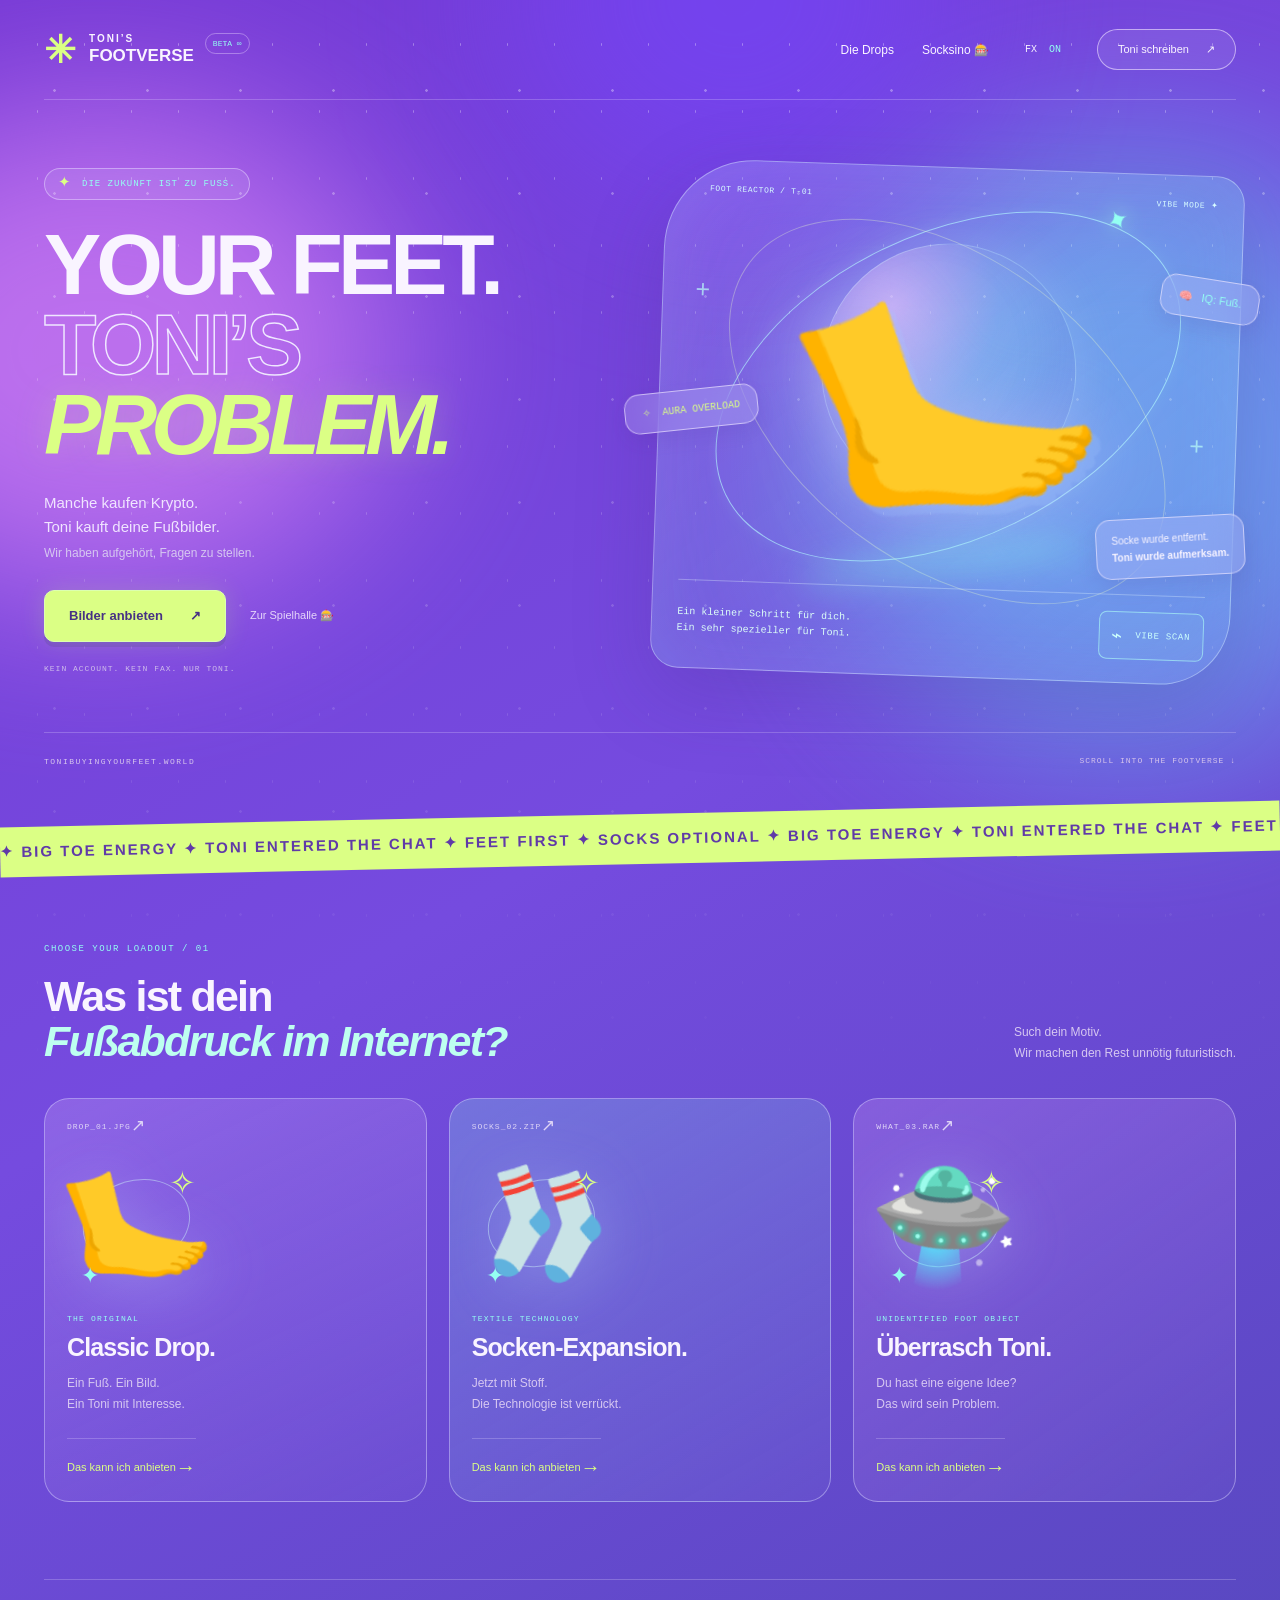
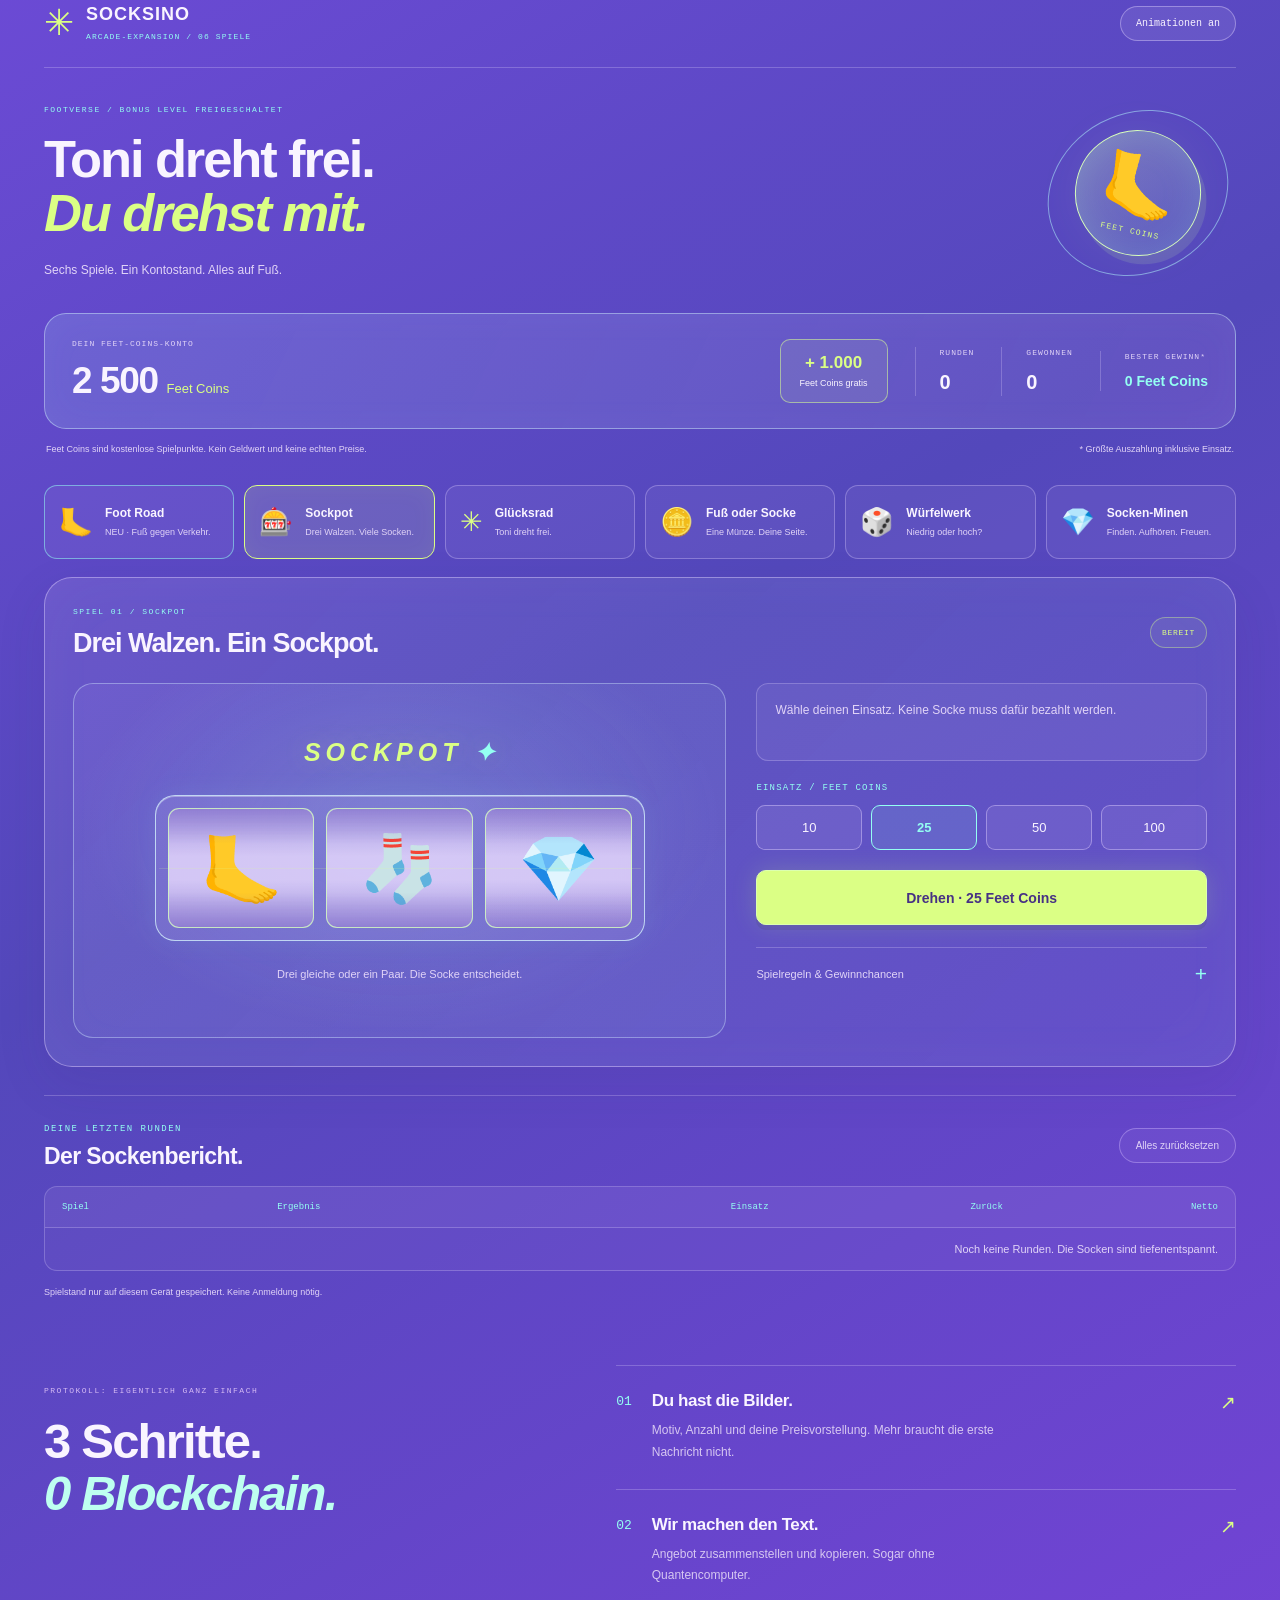
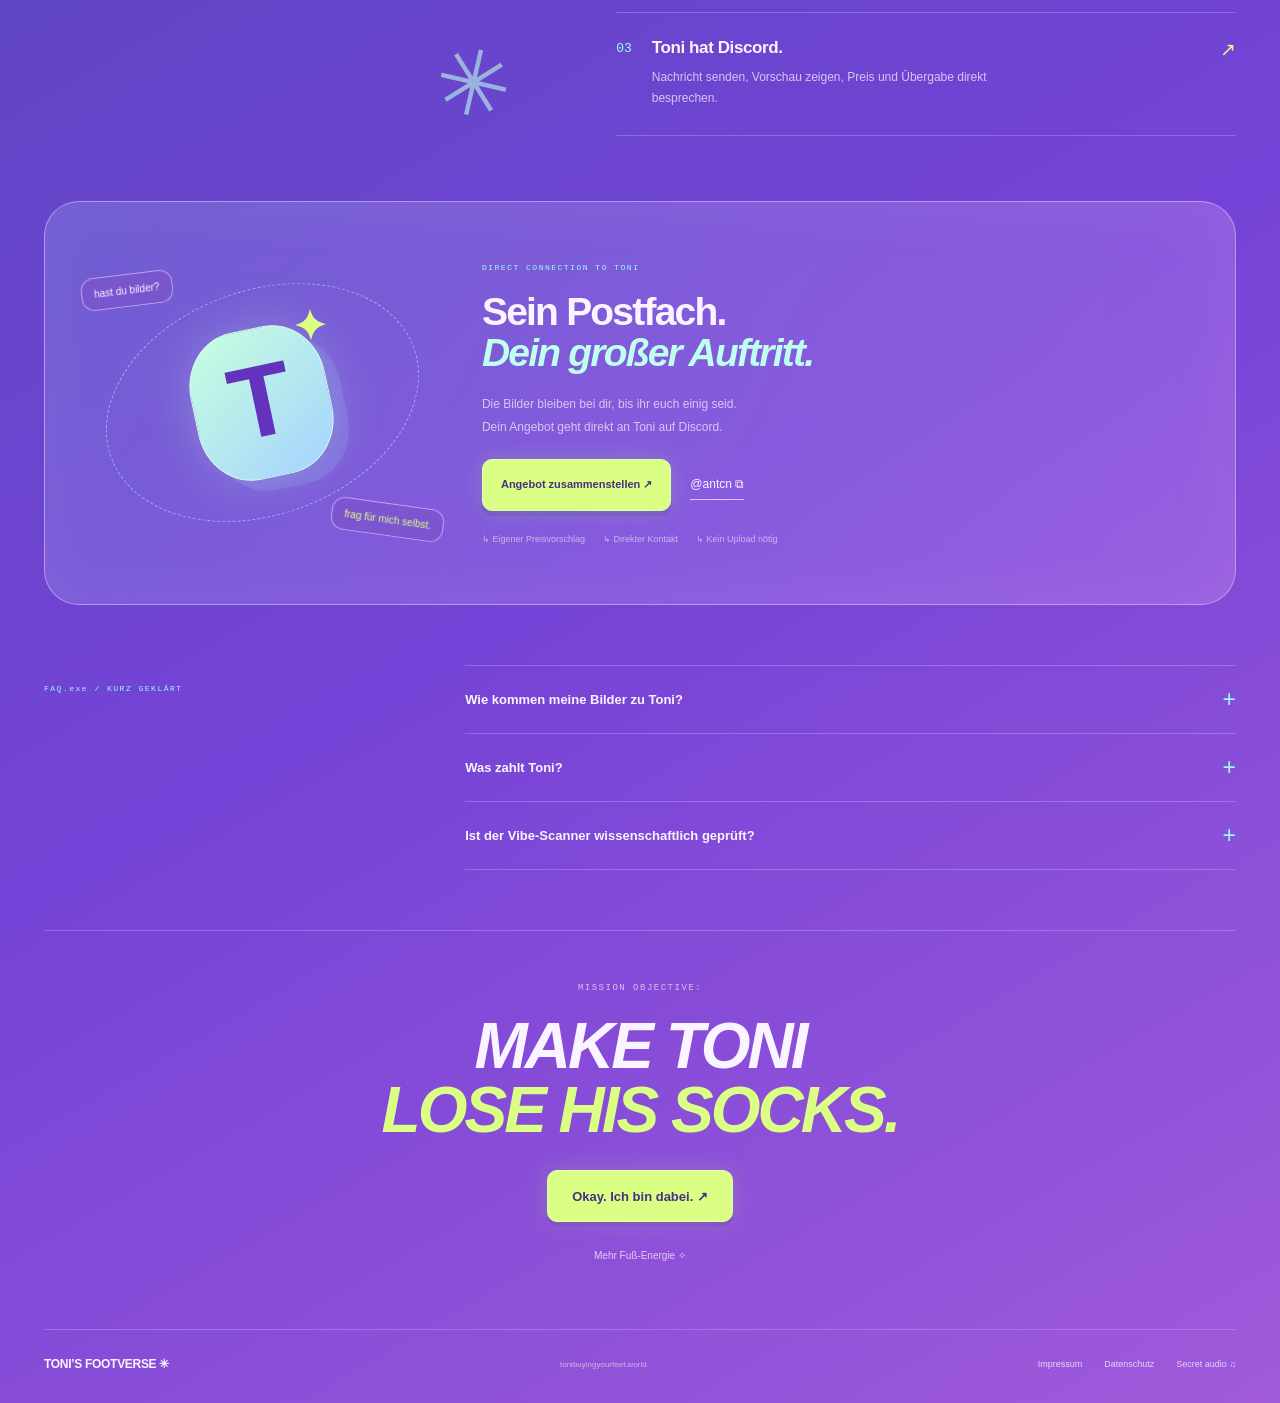
==== commit 66a55d40: "Add files via upload" ====
--- a/index.html
+++ b/index.html
@@ -1,53 +1,57 @@
-<!doctype html>
-<html lang="de" prefix="og: https://ogp.me/ns#"><head><meta charset="utf-8"><meta name="viewport" content="width=device-width,initial-scale=1"><meta name="theme-color" content="#6338e6"><meta name="description" content="Toni kauft deine Fußbilder. Willkommen im Footverse: Motiv wählen, Angebot erstellen und Toni auf Discord schreiben."><title>TONI’S FOOTVERSE — Your feet. Toni’s problem.</title><link rel="icon" href="assets/favicon.svg"><link rel="stylesheet" href="styles.css?v=8"><script src="config.js?v=8" defer></script><script src="script.js?v=8" defer></script>
-<link rel="canonical" href="https://tonibuyingyourfeet.world/">
-<meta property="og:type" content="website">
-<meta property="og:locale" content="de_AT">
-<meta property="og:site_name" content="Toni’s Footverse">
-<meta property="og:title" content="🦶 Toni hat das Internet falsch benutzt.">
-<meta property="og:description" content="Andere kaufen Krypto. Toni kauft Fußbilder. Jetzt mit fünf Spielen im Socksino: kostenlose Feet Coins, Socken-Minen und sehr spezielle Lebensentscheidungen.">
-<meta property="og:url" content="https://tonibuyingyourfeet.world/">
-<meta property="og:image" content="https://tonibuyingyourfeet.world/assets/footverse-share-v5.png">
-<meta property="og:image:secure_url" content="https://tonibuyingyourfeet.world/assets/footverse-share-v5.png">
-<meta property="og:image:type" content="image/png">
-<meta property="og:image:width" content="1200">
-<meta property="og:image:height" content="630">
-<meta property="og:image:alt" content="Toni hat das Internet falsch benutzt. Neonfarbene Footverse-Karte mit einem Fuß und den Spielen in Tonis Socksino.">
-<meta name="twitter:card" content="summary_large_image">
-<meta name="twitter:title" content="Toni hat das Internet falsch benutzt.">
-<meta name="twitter:description" content="Fußbilder, Neon und fünf Spiele. Toni hatte eindeutig zu viel Internet.">
-<meta name="twitter:image" content="https://tonibuyingyourfeet.world/assets/footverse-share-v5.png">
-<link rel="stylesheet" href="casino.css?v=8"><script src="arcade-engine.js?v=8" defer></script><script src="reel-motion.js?v=8" defer></script><script src="casino.js?v=8" defer></script></head>
-<body><a class="skip" href="#main">Zum Inhalt</a><div class="aurora" aria-hidden="true"><i></i><i></i><i></i></div><div class="starfield" aria-hidden="true"></div>
-<header class="nav shell"><a class="logo" href="#" aria-label="Toni’s Footverse Startseite"><span class="logo-symbol" aria-hidden="true">✳</span><span>TONI’S<br><b>FOOTVERSE</b></span><small>BETA ∞</small></a><nav aria-label="Hauptnavigation"><a href="#drops">Die Drops</a><a href="#sockpot">Socksino 🎰</a><button type="button" id="effects" class="fx-button" aria-pressed="true" aria-label="Animationen anhalten">FX <span id="fx-state">ON</span></button><button class="pill open-offer" type="button">Toni schreiben <span>↗</span></button></nav></header>
-<main id="main"><section class="hero shell"><div class="hero-copy"><div class="status-chip"><span aria-hidden="true">✦</span> DIE ZUKUNFT IST ZU FUSS.</div><h1>YOUR FEET.<br><span>TONI’S</span><br><em>PROBLEM.</em></h1><p class="hero-text">Manche kaufen Krypto.<br>Toni kauft deine Fußbilder.<br><b>Wir haben aufgehört, Fragen zu stellen.</b></p><div class="hero-buttons"><button class="neon-button open-offer" type="button">Bilder anbieten <span>↗</span></button><a class="ghost-link" href="#sockpot">Zur Spielhalle 🎰</a></div><p class="micro hero-micro">KEIN ACCOUNT. KEIN FAX. NUR TONI.</p></div>
-<div class="chamber" id="chamber"><div class="chamber-label micro"><span>FOOT REACTOR / T-01</span><span>VIBE MODE ✦</span></div><div class="orbit orbit-one" aria-hidden="true"></div><div class="orbit orbit-two" aria-hidden="true"></div><div class="planet" aria-hidden="true"></div><div class="hologram" aria-hidden="true"><span class="mega-foot">🦶</span><span class="foot-shadow"></span></div><div class="bubble bubble-a"><span>🧠</span> IQ: Fuß.</div><div class="bubble bubble-b"><span>✧</span> AURA OVERLOAD</div><div class="bubble bubble-c">Socke wurde entfernt.<br><b>Toni wurde aufmerksam.</b></div><div class="crosshair cross-a" aria-hidden="true">+</div><div class="crosshair cross-b" aria-hidden="true">+</div><div class="scan-beam" aria-hidden="true"></div><div class="reactor-controls"><p id="scanner-text" role="status" aria-live="polite">Ein kleiner Schritt für dich.<br>Ein sehr spezieller für Toni.</p><button id="scan" type="button" aria-label="Spaß-Vibe-Scan starten"><span aria-hidden="true">⌁</span> VIBE SCAN</button></div></div>
-<div class="hero-caption"><span class="micro">TONIBUYINGYOURFEET.WORLD</span><span class="scroll-indicator">SCROLL INTO THE FOOTVERSE ↓</span></div></section>
-<div class="ticker" aria-hidden="true"><div>✦ BIG TOE ENERGY ✦ TONI ENTERED THE CHAT ✦ FEET FIRST ✦ SOCKS OPTIONAL ✦ BIG TOE ENERGY ✦ TONI ENTERED THE CHAT ✦ FEET FIRST ✦ SOCKS OPTIONAL&nbsp;</div></div>
-<section class="drops shell" id="drops"><div class="section-title"><div><p class="micro">CHOOSE YOUR LOADOUT / 01</p><h2>Was ist dein<br><em>Fußabdruck im Internet?</em></h2></div><p>Such dein Motiv.<br>Wir machen den Rest unnötig futuristisch.</p></div><div class="drop-grid">
-<button class="drop-card classic" data-motif="Classic Drop" type="button"><span class="drop-code micro">DROP_01.JPG <span>↗</span></span><span class="drop-art" aria-hidden="true"><span class="mini-orbit"></span><span class="drop-emoji">🦶</span><span class="star s1">✧</span><span class="star s2">✦</span></span><span class="drop-text"><small>THE ORIGINAL</small><strong>Classic Drop.</strong><span>Ein Fuß. Ein Bild.<br>Ein Toni mit Interesse.</span></span><span class="drop-footer">Das kann ich anbieten <b>→</b></span></button>
-<button class="drop-card socks" data-motif="Socken-Expansion" type="button"><span class="drop-code micro">SOCKS_02.ZIP <span>↗</span></span><span class="drop-art" aria-hidden="true"><span class="mini-orbit"></span><span class="drop-emoji">🧦</span><span class="star s1">✧</span><span class="star s2">✦</span></span><span class="drop-text"><small>TEXTILE TECHNOLOGY</small><strong>Socken-Expansion.</strong><span>Jetzt mit Stoff.<br>Die Technologie ist verrückt.</span></span><span class="drop-footer">Das kann ich anbieten <b>→</b></span></button>
-<button class="drop-card mystery" data-motif="Meine eigene Idee" type="button"><span class="drop-code micro">WHAT_03.RAR <span>↗</span></span><span class="drop-art" aria-hidden="true"><span class="mini-orbit"></span><span class="drop-emoji">🛸</span><span class="star s1">✧</span><span class="star s2">✦</span></span><span class="drop-text"><small>UNIDENTIFIED FOOT OBJECT</small><strong>Überrasch Toni.</strong><span>Du hast eine eigene Idee?<br>Das wird sein Problem.</span></span><span class="drop-footer">Das kann ich anbieten <b>→</b></span></button>
-</div></section>
-<section class="arcade-app arcade-embedded shell" id="sockpot" aria-label="Socksino Spielhalle"><div class="arcade-header"><div class="arcade-brand"><span aria-hidden="true">✳</span><b>SOCKSINO<small>ARCADE-EXPANSION / 05 SPIELE</small></b></div><div class="header-actions"><button id="motion-toggle" type="button" aria-pressed="true">Animationen an</button></div></div><div class="arcade-title"><div><p class="eyebrow">FOOTVERSE / BONUS LEVEL FREIGESCHALTET</p><h2>Toni dreht frei.<br><span>Du drehst mit.</span></h2><p class="arcade-intro">Fünf Spiele. Ein Kontostand. Alles auf Fuß.</p></div><div class="feetcoin-emblem" aria-hidden="true"><span>🦶</span><small>FEET COINS</small></div></div>
-<section class="wallet" aria-label="Spielkonto"><div class="balance-block"><span>DEIN FEET-COINS-KONTO</span><strong id="balance">2.500 <small>Feet Coins</small></strong></div><button type="button" id="refill">+ 1.000 <small>Feet Coins gratis</small></button><div class="wallet-stat"><span>RUNDEN</span><b id="rounds">0</b></div><div class="wallet-stat"><span>GEWONNEN</span><b id="wins">0</b></div><div class="wallet-stat"><span>BESTER GEWINN*</span><b id="best">0 Feet Coins</b></div></section>
-<p class="credit-note">Feet Coins sind kostenlose Spielpunkte. Kein Geldwert und keine echten Preise. <span>* Größte Auszahlung inklusive Einsatz.</span></p>
-<div class="arcade-layout"><nav class="game-nav" aria-label="Spiel auswählen"><button id="sockpot-slots" data-game="slots" type="button" aria-pressed="true"><span>🎰</span><b>Sockpot<small>Drei Walzen. Viele Socken.</small></b><i>01</i></button><button id="sockpot-wheel" data-game="wheel" type="button" aria-pressed="false"><span>✳</span><b>Glücksrad<small>Toni dreht frei.</small></b><i>02</i></button><button id="sockpot-coin" data-game="coin" type="button" aria-pressed="false"><span>🪙</span><b>Fuß oder Socke<small>Eine Münze. Deine Seite.</small></b><i>03</i></button><button id="sockpot-dice" data-game="dice" type="button" aria-pressed="false"><span>🎲</span><b>Würfelwerk<small>Niedrig oder hoch?</small></b><i>04</i></button><button id="sockpot-mines" data-game="mines" type="button" aria-pressed="false"><span>💎</span><b>Socken-Minen<small>Finden. Aufhören. Freuen.</small></b><i>05</i></button></nav>
-<section class="game-shell" id="game-stage" aria-labelledby="game-title"><header class="game-heading"><div><span class="eyebrow" id="game-number">SPIEL 01 / SOCKPOT</span><h2 id="game-title">Drei Walzen. Ein Sockpot.</h2></div><span class="ready-dot" id="round-state">BEREIT</span></header><p id="active-reminder" hidden>Eine Minenrunde läuft. <button type="button" id="resume-mines">Runde fortsetzen →</button></p>
-<div class="game-body"><div class="game-visual" id="visual-slots"><div class="slots-marquee">SOCKPOT <span>✦</span></div><div class="reels" role="group" aria-label="Drei Walzen"><div class="reel" role="img"><span>🦶</span></div><div class="reel" role="img"><span>🧦</span></div><div class="reel" role="img"><span>💎</span></div></div><p class="visual-caption">Drei gleiche oder ein Paar. Die Socke entscheidet.</p></div>
-<div class="game-visual" id="visual-wheel" hidden><div class="wheel-wrap"><span class="wheel-pointer" aria-hidden="true"></span><div id="wheel" class="wheel"><span style="--i:0">0×</span><span style="--i:1">2×</span><span style="--i:2">0×</span><span style="--i:3">3×</span><span style="--i:4">0×</span><span style="--i:5">2×</span><span style="--i:6">0×</span><span style="--i:7">5×</span><b>t.</b></div></div><p class="visual-caption">Acht Felder. Gleiche Chance. Ungleiche Sockenschicksale.</p></div>
-<div class="game-visual" id="visual-coin" hidden><div class="coin-scene"><div id="coin" class="coin"><span>🦶</span></div><span class="coin-shadow"></span></div><div class="picks" role="group" aria-label="Münzseite wählen"><button type="button" data-pick-game="coin" data-pick="0" aria-pressed="true">🦶 Fuß</button><button type="button" data-pick-game="coin" data-pick="1" aria-pressed="false">🧦 Socke</button></div><p class="visual-caption">Richtig geraten? Doppelte Punkte zurück.</p></div>
-<div class="game-visual" id="visual-dice" hidden><div class="dice-scene"><div id="die" class="die" aria-label="Würfel zeigt 1"><span>⚀</span></div></div><div class="picks" role="group" aria-label="Würfelbereich wählen"><button type="button" data-pick-game="dice" data-pick="0" aria-pressed="true">1 – 3 · Niedrig</button><button type="button" data-pick-game="dice" data-pick="1" aria-pressed="false">4 – 6 · Hoch</button></div><p class="visual-caption">Die Hälfte der Zahlen. Die volle Aufmerksamkeit.</p></div>
-<div class="game-visual" id="visual-mines" hidden><div class="mine-status"><span>2 SOCKEN / 7 DIAMANTEN</span><strong id="mine-value">Noch keine Runde</strong></div><div class="mine-grid" role="group" aria-label="Neun Felder im Minenspiel"></div><p class="visual-caption" id="mine-hint">Runde starten, Diamanten öffnen und rechtzeitig Feet Coins sichern.</p></div>
-<div class="game-panel"><div class="result-bar" id="result" role="status" aria-live="polite">Wähle deinen Einsatz. Die erste Socke wartet.</div>
-<div class="bet-controls"><div class="bet-group"><span>EINSATZ / FEET COINS</span><div role="group" aria-label="Einsatz wählen"><button type="button" data-bet="10" aria-pressed="false">10</button><button type="button" data-bet="25" aria-pressed="true">25</button><button type="button" data-bet="50" aria-pressed="false">50</button><button type="button" data-bet="100" aria-pressed="false">100</button></div></div><button type="button" class="play-button" id="play">Drehen · 25 Feet Coins <span>↗</span></button><button type="button" class="play-button collect" id="collect" hidden>Feet Coins sichern</button></div><button type="button" class="cancel-mine" id="cancel-mine" hidden>Runde abbrechen · Einsatz geht verloren</button>
-<details class="rules"><summary>Spielregeln &amp; Gewinnchancen <span>+</span></summary><div id="rules-content"></div></details></div></div></section></div>
-<section class="history"><header><div><p class="eyebrow">DEINE LETZTEN RUNDEN</p><h2>Der Sockenbericht.</h2></div><button type="button" id="reset">Alles zurücksetzen</button></header><div class="history-table"><table><thead><tr><th>Spiel</th><th>Ergebnis</th><th>Einsatz</th><th>Zurück</th><th>Netto</th></tr></thead><tbody id="history-rows"><tr><td colspan="5">Hier stehen bald deine Runden.</td></tr></tbody></table></div><p class="storage-note" id="storage-note">Der Spielstand wird nur auf diesem Gerät gespeichert.</p></section>
-</section><section class="connection shell"><div class="connection-heading"><p class="micro">PROTOKOLL: EIGENTLICH GANZ EINFACH</p><h2>3 Schritte.<br><em>0 Blockchain.</em></h2><span class="huge-spark" aria-hidden="true">✳</span></div><div class="connection-steps"><article><span class="step-index">01</span><div><h3>Du hast die Bilder.</h3><p>Motiv, Anzahl und deine Preisvorstellung. Mehr braucht die erste Nachricht nicht.</p></div><span aria-hidden="true">↗</span></article><article><span class="step-index">02</span><div><h3>Wir machen den Text.</h3><p>Angebot zusammenstellen und kopieren. Sogar ohne Quantencomputer.</p></div><span aria-hidden="true">↗</span></article><article><span class="step-index">03</span><div><h3>Toni hat Discord.</h3><p>Nachricht senden, Vorschau zeigen, Preis und Übergabe direkt besprechen.</p></div><span aria-hidden="true">↗</span></article></div></section>
-<section class="transmission shell"><div class="transmission-art" aria-hidden="true"><div class="avatar-orbit"></div><div class="toni-avatar">T<span>✦</span></div><span class="floating-chat chat-one">hast du bilder?</span><span class="floating-chat chat-two">frag für mich selbst.</span></div><div class="transmission-copy"><p class="micro">DIRECT CONNECTION TO TONI</p><h2>Sein Postfach.<br><em>Dein großer Auftritt.</em></h2><p>Die Bilder bleiben bei dir, bis ihr euch einig seid.<br>Dein Angebot geht direkt an Toni auf Discord.</p><div class="transmission-actions"><button class="neon-button open-offer" type="button">Angebot zusammenstellen ↗</button><button class="handle-button copy-name" type="button"><span class="discord-name">@antcn</span> ⧉</button></div><div class="contact-notes"><span>↳ Eigener Preisvorschlag</span><span>↳ Direkter Kontakt</span><span>↳ Kein Upload nötig</span></div></div></section>
-<section class="faq shell"><p class="micro">FAQ.exe / KURZ GEKLÄRT</p><div><details><summary>Wie kommen meine Bilder zu Toni?<span>+</span></summary><p>Eine Vorschau und die Bilder teilst du direkt im Gespräch auf Discord. Hier auf der Website erstellst du erst einmal deine Angebotsnachricht.</p></details><details><summary>Was zahlt Toni?<span>+</span></summary><p>Du schlägst einen Preis vor oder wählst „Preis besprechen“. Den endgültigen Preis, die Zahlung und die Übergabe vereinbarst du direkt mit Toni.</p></details><details><summary>Ist der Vibe-Scanner wissenschaftlich geprüft?<span>+</span></summary><p>Er besteht aus einem Button und sehr viel Selbstvertrauen. Für die Preisverhandlung zählt dein Angebot, nicht seine Meinung.</p></details></div></section>
-<section class="ending shell"><span class="micro">MISSION OBJECTIVE:</span><h2>MAKE TONI<br><span>LOSE HIS SOCKS.</span></h2><button type="button" class="neon-button open-offer">Okay. Ich bin dabei. ↗</button><button type="button" id="chaos" class="chaos-button">Mehr Fuß-Energie ✧</button></section>
-</main><footer class="shell footer"><a class="footer-logo" href="#">TONI’S FOOTVERSE ✳</a><span>tonibuyingyourfeet.world</span><div><a href="impressum.html">Impressum</a><a href="datenschutz.html">Datenschutz</a><button type="button" id="audio-button">Secret audio ♫</button></div></footer>
-<dialog id="offer-dialog" aria-label="Angebot an Toni erstellen"><button type="button" class="close-dialog" aria-label="Schließen">×</button><section id="form-screen"><p class="micro">NEW TRANSMISSION / TO: TONI</p><h2>Zeig, was<br><em>du anbieten willst.</em></h2><form id="offer-form"><div class="form-row"><label>Dein Motiv<select name="motif" id="motif"><option>Classic Drop</option><option>Socken-Expansion</option><option>Meine eigene Idee</option></select></label><label>Dein Name <small>optional</small><input name="seller" maxlength="60" placeholder="Dein Alias im Footverse" autocomplete="nickname"></label></div><div class="form-row"><label>Anzahl der Bilder<input name="quantity" value="3" min="1" max="999" step="1" type="number" inputmode="numeric" required></label><label>Gesamtpreis in Euro<input name="price" min="0.01" max="99999" step="0.01" type="number" placeholder="Dein Preisvorschlag" inputmode="decimal"></label></div><label class="check-label"><input name="negotiate" type="checkbox" checked><span>Preis lieber direkt mit Toni besprechen.</span></label><label>Noch etwas dazu? <small>optional</small><textarea name="note" maxlength="1000" rows="3" placeholder="Bildstil, Auflösung, deine eigene Idee …"></textarea></label><div class="offer-summary"><span class="micro">DEIN DROP</span><strong id="offer-summary">3 Bilder · Preis besprechen</strong></div><button class="neon-button full" type="submit">Nachricht generieren <span>↗</span></button><p class="form-footnote">Danach kopierst du den Text und schickst ihn selbst an Toni.</p></form></section><section id="message-screen" hidden><p class="micro">TRANSMISSION READY ✓</p><h2>Toni ist nur<br><em>eine Nachricht entfernt.</em></h2><label class="message-label" for="message">Dein Text — du kannst ihn noch bearbeiten.</label><textarea id="message" rows="10"></textarea><div class="message-actions"><button type="button" class="neon-button" id="copy-message">Text kopieren ⧉</button><a href="https://discord.com/channels/@me" target="_blank" rel="noopener noreferrer" class="outline-button discord-link">Discord öffnen ↗</a></div><div class="message-tools"><button type="button" class="text-button copy-name">Name: <span class="discord-name">@antcn</span> ⧉</button><button type="button" class="text-button" id="save-message">TXT herunterladen ↓</button></div><p class="message-note">Discord → Freunde → Freund hinzufügen → <span class="discord-name">@antcn</span>. Deine Nachricht wurde noch nicht versendet.</p><button type="button" class="text-button" id="edit-offer">← Angebot bearbeiten</button></section></dialog>
-<dialog id="audio-dialog" aria-label="Geheimes Audio"><button type="button" class="close-dialog" aria-label="Schließen">×</button><p class="micro">SECRET TRANSMISSION UNLOCKED</p><h2>Henry<br><em>entered the chat.</em></h2><audio id="secret-audio" src="assets/audio/henry-kommt.mp3" controls preload="none"></audio></dialog><div id="toast" role="status" aria-live="polite" hidden></div><div id="particle-layer" aria-hidden="true"></div><noscript><p class="shell">Für die interaktiven Funktionen JavaScript aktivieren. Toni erreichst du auf Discord unter @antcn.</p></noscript>
-</body></html>
+<!doctype html>
+<html lang="de" prefix="og: https://ogp.me/ns#"><head><meta charset="utf-8"><meta name="viewport" content="width=device-width,initial-scale=1"><meta name="theme-color" content="#6338e6"><meta name="description" content="Toni kauft deine Fußbilder. Willkommen im Footverse: Motiv wählen, Angebot erstellen und Toni auf Discord schreiben."><title>TONI’S FOOTVERSE — Your feet. Toni’s problem.</title><link rel="icon" href="assets/favicon.svg"><link rel="stylesheet" href="styles.css?v=10"><script src="config.js?v=10" defer></script><script src="script.js?v=10" defer></script>
+<link rel="canonical" href="https://tonibuyingyourfeet.world/">
+<meta property="og:type" content="website">
+<meta property="og:locale" content="de_AT">
+<meta property="og:site_name" content="Toni’s Footverse">
+<meta property="og:title" content="🦶 Toni hat das Internet falsch benutzt.">
+<meta property="og:description" content="Andere kaufen Krypto. Toni kauft Fußbilder. Jetzt mit sechs Spielen im Socksino: kostenlose Feet Coins, Socken-Minen und sehr spezielle Lebensentscheidungen.">
+<meta property="og:url" content="https://tonibuyingyourfeet.world/">
+<meta property="og:image" content="https://tonibuyingyourfeet.world/assets/footverse-share-v9.png">
+<meta property="og:image:secure_url" content="https://tonibuyingyourfeet.world/assets/footverse-share-v9.png">
+<meta property="og:image:type" content="image/png">
+<meta property="og:image:width" content="1200">
+<meta property="og:image:height" content="630">
+<meta property="og:image:alt" content="Toni hat das Internet falsch benutzt. Neonfarbene Footverse-Karte mit einem Fuß und den Spielen in Tonis Socksino.">
+<meta name="twitter:card" content="summary_large_image">
+<meta name="twitter:title" content="Toni hat das Internet falsch benutzt.">
+<meta name="twitter:description" content="Fußbilder, Neon und sechs Spiele. Toni hatte eindeutig zu viel Internet.">
+<meta name="twitter:image" content="https://tonibuyingyourfeet.world/assets/footverse-share-v9.png">
+<link rel="stylesheet" href="casino.css?v=10"><script src="arcade-engine.js?v=10" defer></script><script src="reel-motion.js?v=10" defer></script><link rel="stylesheet" href="foot-road.css?v=12"><script src="foot-road.js?v=12" defer></script><script src="casino.js?v=12" defer></script></head>
+<body><a class="skip" href="#main">Zum Inhalt</a><div class="aurora" aria-hidden="true"><i></i><i></i><i></i></div><div class="starfield" aria-hidden="true"></div>
+<header class="nav shell"><a class="logo" href="#" aria-label="Toni’s Footverse Startseite"><span class="logo-symbol" aria-hidden="true">✳</span><span>TONI’S<br><b>FOOTVERSE</b></span><small>BETA ∞</small></a><nav aria-label="Hauptnavigation"><a href="#drops">Die Drops</a><a href="#sockpot">Socksino 🎰</a><button type="button" id="effects" class="fx-button" aria-pressed="true" aria-label="Animationen anhalten">FX <span id="fx-state">ON</span></button><button class="pill open-offer" type="button">Toni schreiben <span>↗</span></button></nav></header>
+<main id="main"><section class="hero shell"><div class="hero-copy"><div class="status-chip"><span aria-hidden="true">✦</span> DIE ZUKUNFT IST ZU FUSS.</div><h1>YOUR FEET.<br><span>TONI’S</span><br><em>PROBLEM.</em></h1><p class="hero-text">Manche kaufen Krypto.<br>Toni kauft deine Fußbilder.<br><b>Wir haben aufgehört, Fragen zu stellen.</b></p><div class="hero-buttons"><button class="neon-button open-offer" type="button">Bilder anbieten <span>↗</span></button><a class="ghost-link" href="#sockpot">Zur Spielhalle 🎰</a></div><p class="micro hero-micro">KEIN ACCOUNT. KEIN FAX. NUR TONI.</p></div>
+<div class="chamber" id="chamber"><div class="chamber-label micro"><span>FOOT REACTOR / T-01</span><span>VIBE MODE ✦</span></div><div class="orbit orbit-one" aria-hidden="true"></div><div class="orbit orbit-two" aria-hidden="true"></div><div class="planet" aria-hidden="true"></div><div class="hologram" aria-hidden="true"><span class="mega-foot">🦶</span><span class="foot-shadow"></span></div><div class="bubble bubble-a"><span>🧠</span> IQ: Fuß.</div><div class="bubble bubble-b"><span>✧</span> AURA OVERLOAD</div><div class="bubble bubble-c">Socke wurde entfernt.<br><b>Toni wurde aufmerksam.</b></div><div class="crosshair cross-a" aria-hidden="true">+</div><div class="crosshair cross-b" aria-hidden="true">+</div><div class="scan-beam" aria-hidden="true"></div><div class="reactor-controls"><p id="scanner-text" role="status" aria-live="polite">Ein kleiner Schritt für dich.<br>Ein sehr spezieller für Toni.</p><button id="scan" type="button" aria-label="Spaß-Vibe-Scan starten"><span aria-hidden="true">⌁</span> VIBE SCAN</button></div></div>
+<div class="hero-caption"><span class="micro">TONIBUYINGYOURFEET.WORLD</span><span class="scroll-indicator">SCROLL INTO THE FOOTVERSE ↓</span></div></section>
+<div class="ticker" aria-hidden="true"><div>✦ BIG TOE ENERGY ✦ TONI ENTERED THE CHAT ✦ FEET FIRST ✦ SOCKS OPTIONAL ✦ BIG TOE ENERGY ✦ TONI ENTERED THE CHAT ✦ FEET FIRST ✦ SOCKS OPTIONAL&nbsp;</div></div>
+<section class="drops shell" id="drops"><div class="section-title"><div><p class="micro">CHOOSE YOUR LOADOUT / 01</p><h2>Was ist dein<br><em>Fußabdruck im Internet?</em></h2></div><p>Such dein Motiv.<br>Wir machen den Rest unnötig futuristisch.</p></div><div class="drop-grid">
+<button class="drop-card classic" data-motif="Classic Drop" type="button"><span class="drop-code micro">DROP_01.JPG <span>↗</span></span><span class="drop-art" aria-hidden="true"><span class="mini-orbit"></span><span class="drop-emoji">🦶</span><span class="star s1">✧</span><span class="star s2">✦</span></span><span class="drop-text"><small>THE ORIGINAL</small><strong>Classic Drop.</strong><span>Ein Fuß. Ein Bild.<br>Ein Toni mit Interesse.</span></span><span class="drop-footer">Das kann ich anbieten <b>→</b></span></button>
+<button class="drop-card socks" data-motif="Socken-Expansion" type="button"><span class="drop-code micro">SOCKS_02.ZIP <span>↗</span></span><span class="drop-art" aria-hidden="true"><span class="mini-orbit"></span><span class="drop-emoji">🧦</span><span class="star s1">✧</span><span class="star s2">✦</span></span><span class="drop-text"><small>TEXTILE TECHNOLOGY</small><strong>Socken-Expansion.</strong><span>Jetzt mit Stoff.<br>Die Technologie ist verrückt.</span></span><span class="drop-footer">Das kann ich anbieten <b>→</b></span></button>
+<button class="drop-card mystery" data-motif="Meine eigene Idee" type="button"><span class="drop-code micro">WHAT_03.RAR <span>↗</span></span><span class="drop-art" aria-hidden="true"><span class="mini-orbit"></span><span class="drop-emoji">🛸</span><span class="star s1">✧</span><span class="star s2">✦</span></span><span class="drop-text"><small>UNIDENTIFIED FOOT OBJECT</small><strong>Überrasch Toni.</strong><span>Du hast eine eigene Idee?<br>Das wird sein Problem.</span></span><span class="drop-footer">Das kann ich anbieten <b>→</b></span></button>
+</div></section>
+<section class="arcade-app arcade-embedded shell" id="sockpot" aria-label="Socksino Spielhalle"><div class="arcade-header"><div class="arcade-brand"><span aria-hidden="true">✳</span><b>SOCKSINO<small>ARCADE-EXPANSION / 06 SPIELE</small></b></div><div class="header-actions"><button id="motion-toggle" type="button" aria-pressed="true">Animationen an</button></div></div><div class="arcade-title"><div><p class="eyebrow">FOOTVERSE / BONUS LEVEL FREIGESCHALTET</p><h2>Toni dreht frei.<br><span>Du drehst mit.</span></h2><p class="arcade-intro">Sechs Spiele. Ein Kontostand. Alles auf Fuß.</p></div><div class="feetcoin-emblem" aria-hidden="true"><span>🦶</span><small>FEET COINS</small></div></div>
+<section class="wallet" aria-label="Spielkonto"><div class="balance-block"><span>DEIN FEET-COINS-KONTO</span><strong id="balance">2.500 <small>Feet Coins</small></strong></div><button type="button" id="refill">+ 1.000 <small>Feet Coins gratis</small></button><div class="wallet-stat"><span>RUNDEN</span><b id="rounds">0</b></div><div class="wallet-stat"><span>GEWONNEN</span><b id="wins">0</b></div><div class="wallet-stat"><span>BESTER GEWINN*</span><b id="best">0 Feet Coins</b></div></section>
+<p class="credit-note">Feet Coins sind kostenlose Spielpunkte. Kein Geldwert und keine echten Preise. <span>* Größte Auszahlung inklusive Einsatz.</span></p>
+<div class="arcade-layout"><nav class="game-nav" aria-label="Spiel auswählen"><button id="sockpot-road" data-game="road" type="button" aria-pressed="false"><span>🦶</span><b>Foot Road<small>NEU · Fuß gegen Verkehr.</small></b><i>06</i></button><button id="sockpot-slots" data-game="slots" type="button" aria-pressed="true"><span>🎰</span><b>Sockpot<small>Drei Walzen. Viele Socken.</small></b><i>01</i></button><button id="sockpot-wheel" data-game="wheel" type="button" aria-pressed="false"><span>✳</span><b>Glücksrad<small>Toni dreht frei.</small></b><i>02</i></button><button id="sockpot-coin" data-game="coin" type="button" aria-pressed="false"><span>🪙</span><b>Fuß oder Socke<small>Eine Münze. Deine Seite.</small></b><i>03</i></button><button id="sockpot-dice" data-game="dice" type="button" aria-pressed="false"><span>🎲</span><b>Würfelwerk<small>Niedrig oder hoch?</small></b><i>04</i></button><button id="sockpot-mines" data-game="mines" type="button" aria-pressed="false"><span>💎</span><b>Socken-Minen<small>Finden. Aufhören. Freuen.</small></b><i>05</i></button></nav>
+<section class="game-shell" id="game-stage" aria-labelledby="game-title"><header class="game-heading"><div><span class="eyebrow" id="game-number">SPIEL 01 / SOCKPOT</span><h2 id="game-title">Drei Walzen. Ein Sockpot.</h2></div><span class="ready-dot" id="round-state">BEREIT</span></header><p id="active-reminder" hidden><span id="active-text">Eine Runde läuft.</span> <button type="button" id="resume-mines">Runde fortsetzen →</button></p>
+<div class="game-body"><div class="game-visual" id="visual-slots"><div class="slots-marquee">SOCKPOT <span>✦</span></div><div class="reels" role="group" aria-label="Drei Walzen"><div class="reel" role="img"><span>🦶</span></div><div class="reel" role="img"><span>🧦</span></div><div class="reel" role="img"><span>💎</span></div></div><p class="visual-caption">Drei gleiche oder ein Paar. Die Socke entscheidet.</p></div>
+<div class="game-visual" id="visual-wheel" hidden><div class="wheel-wrap"><span class="wheel-pointer" aria-hidden="true"></span><div id="wheel" class="wheel"><span style="--i:0">0×</span><span style="--i:1">2×</span><span style="--i:2">0×</span><span style="--i:3">3×</span><span style="--i:4">0×</span><span style="--i:5">2×</span><span style="--i:6">0×</span><span style="--i:7">5×</span><b>t.</b></div></div><p class="visual-caption">Acht Felder. Gleiche Chance. Ungleiche Sockenschicksale.</p></div>
+<div class="game-visual" id="visual-coin" hidden><div class="coin-scene"><div id="coin" class="coin"><span>🦶</span></div><span class="coin-shadow"></span></div><div class="picks" role="group" aria-label="Münzseite wählen"><button type="button" data-pick-game="coin" data-pick="0" aria-pressed="true">🦶 Fuß</button><button type="button" data-pick-game="coin" data-pick="1" aria-pressed="false">🧦 Socke</button></div><p class="visual-caption">Richtig geraten? Doppelte Punkte zurück.</p></div>
+<div class="game-visual" id="visual-dice" hidden><div class="dice-scene"><div id="die" class="die" aria-label="Würfel zeigt 1"><span>⚀</span></div></div><div class="picks" role="group" aria-label="Würfelbereich wählen"><button type="button" data-pick-game="dice" data-pick="0" aria-pressed="true">1 – 3 · Niedrig</button><button type="button" data-pick-game="dice" data-pick="1" aria-pressed="false">4 – 6 · Hoch</button></div><p class="visual-caption">Die Hälfte der Zahlen. Die volle Aufmerksamkeit.</p></div>
+<div class="game-visual" id="visual-mines" hidden><div class="mine-status"><span>2 SOCKEN / 7 DIAMANTEN</span><strong id="mine-value">Noch keine Runde</strong></div><div class="mine-grid" role="group" aria-label="Neun Felder im Minenspiel"></div><p class="visual-caption" id="mine-hint">Runde starten, Diamanten öffnen und rechtzeitig Feet Coins sichern.</p></div>
+<div class="game-visual" id="visual-road" hidden>
+<div class="road-dashboard"><div><small>DEIN MULTIPLIKATOR</small><strong id="road-multiplier">1,00×</strong></div><div><small>DEIN FUSSWEG</small><strong id="road-progress">Start · Spur 0</strong></div><div><small>RISIKO NÄCHSTE SPUR</small><strong id="road-risk">18,0 %</strong><span class="road-risk-meter"><i id="road-risk-fill"></i></span></div></div>
+<div class="road-viewport" role="img" aria-label="Fuß am Start einer endlosen Straße"><div class="road-world" aria-hidden="true"><div class="road-track"></div><div class="road-foot"><span class="road-toe">🦶</span><span class="road-impact" hidden>AUTSCH!</span></div></div></div>
+<p class="road-caption"><span id="road-next">Setze Feet Coins und starte deinen Fußweg.</span><b id="road-value">Noch keine Runde</b></p></div>
+<div class="game-panel"><div class="result-bar" id="result" role="status" aria-live="polite">Wähle deinen Einsatz. Die erste Socke wartet.</div>
+<div class="bet-controls"><div class="bet-group"><span>EINSATZ / FEET COINS</span><div role="group" aria-label="Einsatz wählen"><button type="button" data-bet="10" aria-pressed="false">10</button><button type="button" data-bet="25" aria-pressed="true">25</button><button type="button" data-bet="50" aria-pressed="false">50</button><button type="button" data-bet="100" aria-pressed="false">100</button></div></div><button type="button" class="play-button" id="road-step" hidden>Nächste Spur →</button><button type="button" class="play-button" id="play">Drehen · 25 Feet Coins <span>↗</span></button><button type="button" class="play-button collect" id="collect" hidden>Feet Coins sichern</button></div><button type="button" class="cancel-mine" id="cancel-mine" hidden>Runde abbrechen · Einsatz geht verloren</button>
+<details class="rules"><summary>Spielregeln &amp; Gewinnchancen <span>+</span></summary><div id="rules-content"></div></details></div></div></section></div>
+<section class="history"><header><div><p class="eyebrow">DEINE LETZTEN RUNDEN</p><h2>Der Sockenbericht.</h2></div><button type="button" id="reset">Alles zurücksetzen</button></header><div class="history-table"><table><thead><tr><th>Spiel</th><th>Ergebnis</th><th>Einsatz</th><th>Zurück</th><th>Netto</th></tr></thead><tbody id="history-rows"><tr><td colspan="5">Hier stehen bald deine Runden.</td></tr></tbody></table></div><p class="storage-note" id="storage-note">Der Spielstand wird nur auf diesem Gerät gespeichert.</p></section>
+</section><section class="connection shell"><div class="connection-heading"><p class="micro">PROTOKOLL: EIGENTLICH GANZ EINFACH</p><h2>3 Schritte.<br><em>0 Blockchain.</em></h2><span class="huge-spark" aria-hidden="true">✳</span></div><div class="connection-steps"><article><span class="step-index">01</span><div><h3>Du hast die Bilder.</h3><p>Motiv, Anzahl und deine Preisvorstellung. Mehr braucht die erste Nachricht nicht.</p></div><span aria-hidden="true">↗</span></article><article><span class="step-index">02</span><div><h3>Wir machen den Text.</h3><p>Angebot zusammenstellen und kopieren. Sogar ohne Quantencomputer.</p></div><span aria-hidden="true">↗</span></article><article><span class="step-index">03</span><div><h3>Toni hat Discord.</h3><p>Nachricht senden, Vorschau zeigen, Preis und Übergabe direkt besprechen.</p></div><span aria-hidden="true">↗</span></article></div></section>
+<section class="transmission shell"><div class="transmission-art" aria-hidden="true"><div class="avatar-orbit"></div><div class="toni-avatar">T<span>✦</span></div><span class="floating-chat chat-one">hast du bilder?</span><span class="floating-chat chat-two">frag für mich selbst.</span></div><div class="transmission-copy"><p class="micro">DIRECT CONNECTION TO TONI</p><h2>Sein Postfach.<br><em>Dein großer Auftritt.</em></h2><p>Die Bilder bleiben bei dir, bis ihr euch einig seid.<br>Dein Angebot geht direkt an Toni auf Discord.</p><div class="transmission-actions"><button class="neon-button open-offer" type="button">Angebot zusammenstellen ↗</button><button class="handle-button copy-name" type="button"><span class="discord-name">@antcn</span> ⧉</button></div><div class="contact-notes"><span>↳ Eigener Preisvorschlag</span><span>↳ Direkter Kontakt</span><span>↳ Kein Upload nötig</span></div></div></section>
+<section class="faq shell"><p class="micro">FAQ.exe / KURZ GEKLÄRT</p><div><details><summary>Wie kommen meine Bilder zu Toni?<span>+</span></summary><p>Eine Vorschau und die Bilder teilst du direkt im Gespräch auf Discord. Hier auf der Website erstellst du erst einmal deine Angebotsnachricht.</p></details><details><summary>Was zahlt Toni?<span>+</span></summary><p>Du schlägst einen Preis vor oder wählst „Preis besprechen“. Den endgültigen Preis, die Zahlung und die Übergabe vereinbarst du direkt mit Toni.</p></details><details><summary>Ist der Vibe-Scanner wissenschaftlich geprüft?<span>+</span></summary><p>Er besteht aus einem Button und sehr viel Selbstvertrauen. Für die Preisverhandlung zählt dein Angebot, nicht seine Meinung.</p></details></div></section>
+<section class="ending shell"><span class="micro">MISSION OBJECTIVE:</span><h2>MAKE TONI<br><span>LOSE HIS SOCKS.</span></h2><button type="button" class="neon-button open-offer">Okay. Ich bin dabei. ↗</button><button type="button" id="chaos" class="chaos-button">Mehr Fuß-Energie ✧</button></section>
+</main><footer class="shell footer"><a class="footer-logo" href="#">TONI’S FOOTVERSE ✳</a><span>tonibuyingyourfeet.world</span><div><a href="impressum.html">Impressum</a><a href="datenschutz.html">Datenschutz</a><button type="button" id="audio-button">Secret audio ♫</button></div></footer>
+<dialog id="offer-dialog" aria-label="Angebot an Toni erstellen"><button type="button" class="close-dialog" aria-label="Schließen">×</button><section id="form-screen"><p class="micro">NEW TRANSMISSION / TO: TONI</p><h2>Zeig, was<br><em>du anbieten willst.</em></h2><form id="offer-form"><div class="form-row"><label>Dein Motiv<select name="motif" id="motif"><option>Classic Drop</option><option>Socken-Expansion</option><option>Meine eigene Idee</option></select></label><label>Dein Name <small>optional</small><input name="seller" maxlength="60" placeholder="Dein Alias im Footverse" autocomplete="nickname"></label></div><div class="form-row"><label>Anzahl der Bilder<input name="quantity" value="3" min="1" max="999" step="1" type="number" inputmode="numeric" required></label><label>Gesamtpreis in Euro<input name="price" min="0.01" max="99999" step="0.01" type="number" placeholder="Dein Preisvorschlag" inputmode="decimal"></label></div><label class="check-label"><input name="negotiate" type="checkbox" checked><span>Preis lieber direkt mit Toni besprechen.</span></label><label>Noch etwas dazu? <small>optional</small><textarea name="note" maxlength="1000" rows="3" placeholder="Bildstil, Auflösung, deine eigene Idee …"></textarea></label><div class="offer-summary"><span class="micro">DEIN DROP</span><strong id="offer-summary">3 Bilder · Preis besprechen</strong></div><button class="neon-button full" type="submit">Nachricht generieren <span>↗</span></button><p class="form-footnote">Danach kopierst du den Text und schickst ihn selbst an Toni.</p></form></section><section id="message-screen" hidden><p class="micro">TRANSMISSION READY ✓</p><h2>Toni ist nur<br><em>eine Nachricht entfernt.</em></h2><label class="message-label" for="message">Dein Text — du kannst ihn noch bearbeiten.</label><textarea id="message" rows="10"></textarea><div class="message-actions"><button type="button" class="neon-button" id="copy-message">Text kopieren ⧉</button><a href="https://discord.com/channels/@me" target="_blank" rel="noopener noreferrer" class="outline-button discord-link">Discord öffnen ↗</a></div><div class="message-tools"><button type="button" class="text-button copy-name">Name: <span class="discord-name">@antcn</span> ⧉</button><button type="button" class="text-button" id="save-message">TXT herunterladen ↓</button></div><p class="message-note">Discord → Freunde → Freund hinzufügen → <span class="discord-name">@antcn</span>. Deine Nachricht wurde noch nicht versendet.</p><button type="button" class="text-button" id="edit-offer">← Angebot bearbeiten</button></section></dialog>
+<dialog id="audio-dialog" aria-label="Geheimes Audio"><button type="button" class="close-dialog" aria-label="Schließen">×</button><p class="micro">SECRET TRANSMISSION UNLOCKED</p><h2>Henry<br><em>entered the chat.</em></h2><audio id="secret-audio" src="assets/audio/henry-kommt.mp3" controls preload="none"></audio></dialog><div id="toast" role="status" aria-live="polite" hidden></div><div id="particle-layer" aria-hidden="true"></div><noscript><p class="shell">Für die interaktiven Funktionen JavaScript aktivieren. Toni erreichst du auf Discord unter @antcn.</p></noscript>
+</body></html>
--- a/foot-road.css
+++ b/foot-road.css
@@ -0,0 +1,103 @@
+/* Original Footverse road scene: endless street, detailed CSS vehicles and frame-synchronised movement. */
+.arcade-app .game-nav{grid-template-columns:repeat(6,minmax(0,1fr))}
+.arcade-app .game-nav [data-game=road]{border-color:#94fff288}
+.arcade-app .road-selected .game-body{grid-template-columns:minmax(0,1fr);gap:23px}
+.arcade-app .road-selected .game-panel{display:grid;grid-template-columns:1fr 1fr;gap:18px 28px}
+.arcade-app .road-selected .result-bar{align-self:start;grid-column:1;grid-row:1}
+.arcade-app .road-selected .bet-controls{grid-column:2;grid-row:1/4;gap:12px}
+.arcade-app .road-selected .rules{grid-column:1;grid-row:2}
+.arcade-app .road-selected .cancel-mine{grid-column:1;grid-row:3;justify-self:start;align-self:start}
+.arcade-app #road-step{background:var(--arc-acid);color:#473184}
+.arcade-app #visual-road{padding:0;display:flex;gap:0;min-height:0;background:linear-gradient(135deg,#5d3bab,#6853b6);overflow:hidden}
+.arcade-app .road-dashboard{width:100%;display:flex;align-items:center;justify-content:space-between;gap:22px;padding:20px 24px;border-bottom:1px solid #d8caff55;background:linear-gradient(105deg,#c3edff14,#d8c7ff10)}
+.arcade-app .road-dashboard small{display:block;font:8px/1.6 'Courier New',monospace;letter-spacing:1.1px;color:var(--arc-cyan);margin-bottom:5px}
+.arcade-app .road-dashboard strong{font-size:23px;letter-spacing:-.8px;color:var(--arc-acid);font-variant-numeric:tabular-nums}
+.arcade-app .road-dashboard>div:last-child{text-align:right}
+.arcade-app .road-dashboard>div:last-child strong{font-size:13px;letter-spacing:0;color:#eee5ff}
+.arcade-app .road-dashboard{display:grid;grid-template-columns:1fr 1fr 1fr}
+.arcade-app .road-dashboard>div:nth-child(2){text-align:center}
+.arcade-app .road-dashboard>div:nth-child(2) strong{font-size:13px;letter-spacing:0;color:#f3eaff}
+.arcade-app .road-dashboard>div:last-child strong{font-size:19px;color:#efdf9c}
+.arcade-app .road-risk-meter{display:block;width:95px;height:4px;border-radius:8px;background:#e5d9ff20;overflow:hidden;margin:8px 0 0 auto}
+.arcade-app .road-risk-meter i{display:block;height:100%;width:var(--risk-width,18%);background:linear-gradient(90deg,#bfffad,#f4d598);border-radius:8px;transition:width .3s}
+.arcade-app .road-viewport{--lane-width:94px;overflow-x:auto;overflow-y:hidden;width:100%;height:342px;position:relative;scrollbar-width:thin;scrollbar-color:#b9b7de #555570;overscroll-behavior-x:contain;scroll-behavior:auto;background:#575c77}
+.arcade-app .road-world{width:calc(var(--lane-width)*18);height:332px;position:relative;background:radial-gradient(#d1d0e012 .6px,transparent .9px) 0 0/7px 9px,linear-gradient(0deg,#66677e,#555a75 65%,#626580);will-change:transform}
+.arcade-app .road-track{height:100%;display:grid;grid-template-columns:repeat(18,var(--lane-width));position:relative}
+.arcade-app .road-lane{position:relative;border-right:2px dashed #e9e3ec61;background:linear-gradient(90deg,#383d560c,transparent 22%,transparent 78%,#2e345618);overflow:hidden}
+.arcade-app .road-lane:nth-child(even){background-color:#b5bcdb07}
+.arcade-app .road-lane:before{content:'↓';position:absolute;left:0;right:0;bottom:39px;text-align:center;font:34px Arial;color:#f4eeda22}
+
+.arcade-app .road-lane:after{content:'';position:absolute;top:158px;left:0;right:0;height:35px;border-block:1px solid #e0d9ff0a;background:#e0d9ff06;pointer-events:none}
+.arcade-app .road-lane>small{position:absolute;bottom:15px;width:100%;text-align:center;color:#e1dceaab;font:9px 'Courier New',monospace;z-index:2}
+.arcade-app .road-mult{position:absolute;top:17px;left:7px;right:7px;padding:8px 2px;border:1px solid #d9c5ff59;border-radius:18px;background:#655887e8;font-size:11px;line-height:1.4;text-align:center;color:#f2eaff;z-index:8;font-variant-numeric:tabular-nums}
+.arcade-app .road-lane.cleared{background-color:#d4ff850b}
+.arcade-app .road-lane.cleared .road-mult{color:#eaffc1;border-color:#d4ff8570;background:#5e7767}
+.arcade-app .road-lane.current .road-mult{box-shadow:0 0 22px #d9ff852e;border-color:#d6ffaf}
+.arcade-app .road-car{--car-facing:0deg;display:block;position:absolute;left:50%;top:0;width:40px;height:76px;margin-left:-20px;border:2px solid #faffff75;border-radius:12px 12px 8px 8px;background:linear-gradient(90deg,#ffffff4d,transparent 20%,transparent 80%,#444b6b33),var(--car-color);box-shadow:-4px 14px 0 -1px #30374e,4px 14px 0 -1px #30374e,-4px -14px 0 -1px #30374e,4px -14px 0 -1px #30374e,3px 9px 9px #292d4661;animation:road-traffic var(--traffic-time,3s) linear infinite;animation-delay:var(--traffic-delay,0s);z-index:4;will-change:transform;transition:opacity .14s}
+.arcade-app .road-car:before{content:'';position:absolute;left:4px;right:4px;top:16px;height:32px;border-top:10px solid #5a6987;border-bottom:7px solid #7183a1;border-radius:6px;background:linear-gradient(90deg,#ffffff1a,transparent);box-shadow:0 -2px 0 #faffff3b,0 3px 0 #363f5b1f}
+.arcade-app .road-car:after{content:'';position:absolute;bottom:4px;left:2px;width:8px;height:4px;border-radius:2px;background:#fffad8;box-shadow:20px 0 0 #fffad8,0 10px 10px 3px #fff5c518,20px 10px 10px 3px #fff5c518}
+
+.arcade-app .road-lane.truck .road-car{height:100px;width:44px;margin-left:-22px;border-radius:5px 5px 8px 8px;background:linear-gradient(0deg,transparent 25%,#ece8f0aa 25%,#bdbccfa8 85%,#ece8f0aa),var(--car-color)}
+.arcade-app .road-lane.truck .road-car:before{top:auto;bottom:18px;height:12px;border-top:0;border-bottom:7px solid #5a6987;box-shadow:0 -5px 0 #8d8fa03b}
+.arcade-app .road-lane.truck .road-car:after{box-shadow:24px 0 0 #fffad8}
+.arcade-app .road-lane.cleared .road-car{opacity:0;animation-play-state:paused}
+
+
+.arcade-app .road-barrier{position:absolute;left:11px;right:11px;top:97px;height:6px;border-radius:2px;background:repeating-linear-gradient(45deg,#c7ff9c 0 7px,#686383 7px 14px);box-shadow:0 3px 0 #3d2e624d;z-index:5;opacity:0;transform:scaleX(.15);transform-origin:8% 50%;transition:opacity .2s,transform .28s}
+.arcade-app .road-lane.cleared .road-barrier{opacity:.9;transform:scaleX(1)}
+.arcade-app .road-lane.wreck .road-barrier{opacity:0}
+.arcade-app .road-lane.wreck .road-mult{background:#99779c;color:#fff;border-color:#edceec}
+.arcade-app .road-bank{position:relative;border-inline:7px solid #d6d1e1;background:repeating-linear-gradient(0deg,#bebbc933 0 30px,#e2d8ec66 30px 32px),linear-gradient(90deg,#9490a7,#a29ab2)}
+.arcade-app .road-bank>small{position:absolute;bottom:16px;width:100%;text-align:center;color:#fff7ff;font:9px 'Courier New',monospace}
+.arcade-app .road-bank .road-car,.arcade-app .road-bank .road-barrier{display:none}
+.arcade-app .road-bank .road-mult{font-size:8px;letter-spacing:.4px;padding-block:9px}
+.arcade-app .road-foot{--foot-lift:0px;--foot-tilt:26deg;--foot-squash:1;position:absolute;left:calc(var(--lane-width)*.5);top:176px;width:56px;height:62px;transform:translate(-50%,-50%);z-index:6;pointer-events:none;will-change:left}
+.arcade-app .road-foot:before{content:'';position:absolute;left:12px;right:9px;bottom:4px;height:10px;border-radius:50%;background:#242c4873;filter:blur(3px);transform:scaleX(.85);transition:opacity .2s}
+.arcade-app .road-toe{display:block;font-family:'Apple Color Emoji','Segoe UI Emoji','Noto Color Emoji',sans-serif;font-size:49px;line-height:62px;text-align:center;filter:drop-shadow(1px 3px 1px #34365150);transform:translateY(var(--foot-lift)) rotate(var(--foot-tilt)) scaleY(var(--foot-squash));transform-origin:50% 75%}
+.arcade-app .road-foot.hit .road-toe{transform:rotate(90deg) scale(1.15,.32)}
+.arcade-app .road-impact-now .road-foot.hit .road-toe{animation:road-tumble .46s cubic-bezier(.2,.7,.3,1) both}
+.arcade-app .road-impact{position:absolute;top:-48px;left:-12px;font:900 12px Arial,sans-serif;letter-spacing:1px;padding:10px 9px;border-radius:50%;background:#eacaf1;color:#684777;transform:rotate(-10deg);box-shadow:0 0 0 5px #e4c5ff22;z-index:9}
+.arcade-app .road-impact-now .road-impact{animation:road-pop .28s ease-out both}
+.arcade-app .road-won .road-foot:after{content:'✓';position:absolute;top:-27px;right:-6px;font-size:23px;color:var(--arc-acid);text-shadow:0 0 15px #baffc655}
+.arcade-app .road-caption{width:100%;display:flex;justify-content:space-between;gap:15px;padding:14px 21px;border-top:1px solid #d8caff55;font-size:10px;line-height:1.6;color:var(--arc-muted);background:#dacaff0b}
+.arcade-app .road-caption b{font-weight:400;color:var(--arc-cyan)}
+@keyframes road-traffic{from{transform:translate3d(0,-135px,0)}to{transform:translate3d(0,435px,0)}}
+
+@keyframes road-tumble{0%{transform:translateY(-2px) rotate(26deg)}35%{transform:translate(7px,-15px) rotate(68deg) scale(1.05,.8)}100%{transform:rotate(90deg) scale(1.15,.32)}}
+@keyframes road-pop{from{opacity:0;transform:scale(.5) rotate(-20deg)}to{opacity:1;transform:scale(1) rotate(-10deg)}}
+@media(max-width:1100px){.arcade-app .game-nav>button{padding-inline:10px}.arcade-app .game-nav>button b{font-size:11px}.arcade-app .game-nav>button>span{font-size:24px}}
+@media(max-width:820px){.arcade-app .road-selected .game-panel{display:flex;gap:20px}.arcade-app .road-selected .bet-controls{order:0}.arcade-app .road-selected .rules{order:2}.arcade-app .road-selected .cancel-mine{order:1}.arcade-app .road-dashboard{padding:18px}.arcade-app .road-caption{padding:13px 17px}.arcade-app .road-viewport{--lane-width:84px}}
+@media(max-width:580px){.arcade-app .road-dashboard{gap:8px;padding:16px 12px;grid-template-columns:1fr 1fr}.arcade-app .road-dashboard>div:nth-child(2){text-align:right}.arcade-app .road-dashboard>div:last-child{grid-column:1/-1;display:flex;justify-content:space-between;align-items:center;gap:9px;text-align:left;border-top:1px solid #d5c4ee2e;padding-top:10px}.arcade-app .road-dashboard>div:last-child small{margin:0}.arcade-app .road-dashboard>div:last-child strong{font-size:12px;white-space:nowrap}.arcade-app .road-dashboard strong{font-size:23px}.arcade-app .road-dashboard small{font-size:7px;letter-spacing:.6px}.arcade-app .road-dashboard>div:nth-child(2) strong{font-size:11px}.arcade-app .road-risk-meter{width:65px;margin:0}.arcade-app .road-caption{flex-direction:column;gap:4px;font-size:9px;padding:12px 13px}.arcade-app .road-viewport{--lane-width:78px}.arcade-app .road-mult{font-size:10px;left:5px;right:5px}.arcade-app .road-selected .game-heading h2{font-size:20px}}
+.arcade-app.no-motion .road-car,.fx-off .arcade-app .road-car{animation:none!important;transform:translateY(45px) rotate(var(--car-facing))}
+@media(prefers-reduced-motion:reduce){.arcade-app .road-car{animation:none!important;transform:translateY(45px) rotate(var(--car-facing))}.arcade-app .road-toe,.arcade-app .road-impact{animation:none!important}.arcade-app .road-risk-meter i,.arcade-app .road-barrier{transition:none!important}}
+
+/* Foot Road control desk and one-way evening traffic. */
+.arcade-app .road-selected .game-body{display:grid;grid-template-columns:260px minmax(0,1fr);gap:0;align-items:stretch;border:1px solid #c6afff40;border-radius:18px;overflow:hidden;background:#241c3b}
+.arcade-app .road-selected .game-panel{grid-column:1;grid-row:1;display:flex;flex-direction:column;gap:18px;padding:22px;background:linear-gradient(145deg,#35284f,#2a213f);border-right:1px solid #c6afff26}
+.arcade-app .road-selected #visual-road{grid-column:2;grid-row:1;align-self:start;border:0;border-radius:0;background:#302849}
+.arcade-app .road-selected .bet-controls{display:flex;flex-direction:column;gap:12px;order:0}
+.arcade-app .road-selected .result-bar{order:1;font-size:12px;line-height:1.7;background:#ffffff08;border:1px solid #c6afff25;padding:14px;border-radius:10px}
+.arcade-app .road-selected .cancel-mine{order:2;font-size:10px;text-align:left}
+.arcade-app .road-selected .rules{order:3;margin-top:auto;font-size:11px}
+.arcade-app .road-selected .play-button{width:100%;padding:17px 10px;border-radius:9px;font-size:12px;line-height:1.5;box-shadow:0 4px 0 #14102155;transition:filter .18s,transform .18s}
+.arcade-app .road-selected .play-button:hover:not(:disabled){filter:brightness(1.1);transform:translateY(-1px)}
+.arcade-app .road-selected .collect{background:#97f2c5;color:#173d2d;border-color:#97f2c5}
+.arcade-app .road-dashboard{padding:22px;background:linear-gradient(110deg,#342c4e,#282239);border-color:#c6afff26}
+.arcade-app .road-dashboard strong{font-size:30px;color:#dcff91}
+.arcade-app .road-viewport{height:342px;background:#33384a;scrollbar-color:#756894 #292435}
+.arcade-app .road-world{background:radial-gradient(#ffffff0a .6px,transparent .9px) 0 0/7px 9px,linear-gradient(0deg,#41465a,#353b50 65%,#45485d)}
+.arcade-app .road-lane{border-right:2px dashed #e8e4ff40}
+.arcade-app .road-lane:after{top:151px;height:49px;background:#e3dcff04}
+.arcade-app .road-lane.next{background-color:#c0a4ff0b}
+.arcade-app .road-lane.next .road-mult{border-color:#be9fff;background:#554073;box-shadow:0 0 18px #b086ff20}
+.arcade-app .road-mult{top:22px;border-radius:9px;padding:10px 2px;background:#272337ed;border-color:#a99acb66;font-weight:800}
+.arcade-app .road-lane.cleared .road-mult{background:#26463d;color:#b8ffce;border-color:#91efae88}
+.arcade-app .road-lane.current .road-mult{box-shadow:0 0 0 3px #b9ffa318,0 0 24px #b9ffa320}
+.arcade-app .road-lane.wreck .road-mult{background:#663b55;color:#ffdae4;border-color:#fa9ab1}
+.arcade-app .road-barrier{top:109px;background:repeating-linear-gradient(45deg,#e1eabb 0 7px,#555063 7px 14px)}
+.arcade-app .road-foot:before{transform:scaleX(calc(.85 + (1 - var(--foot-squash)) * 2));opacity:.75}
+.arcade-app .road-foot.walking .road-toe{filter:drop-shadow(1px 6px 3px #161a3355)}
+.arcade-app .road-caption{min-height:64px;align-items:center;background:#292239;color:#ddd4ee;border-color:#c6afff26;font-size:11px}
+.arcade-app .road-caption b{font-weight:700;color:#c5f69c}
+@media(max-width:1000px){.arcade-app .road-selected .game-body{grid-template-columns:220px minmax(0,1fr)}.arcade-app .road-selected .game-panel{padding:17px}.arcade-app .road-dashboard{padding:18px 12px;gap:10px}.arcade-app .road-dashboard small{font-size:7px}}
+@media(max-width:760px){.arcade-app .road-selected .game-body{display:flex;flex-direction:column}.arcade-app .road-selected #visual-road{order:0;width:100%}.arcade-app .road-selected .game-panel{order:1;border-right:0;border-top:1px solid #c6afff26;display:flex;width:100%;padding:18px}.arcade-app .road-selected .bet-controls{display:grid;grid-template-columns:1fr 1fr;gap:10px}.arcade-app .road-selected .bet-group{grid-column:1/-1}.arcade-app .road-selected #play{grid-column:1/-1}.arcade-app .road-selected .result-bar{margin:0}.arcade-app .road-selected .rules{margin-top:0}.arcade-app .road-selected .play-button{font-size:11px;padding:15px 8px}.arcade-app .road-dashboard strong{font-size:25px}}
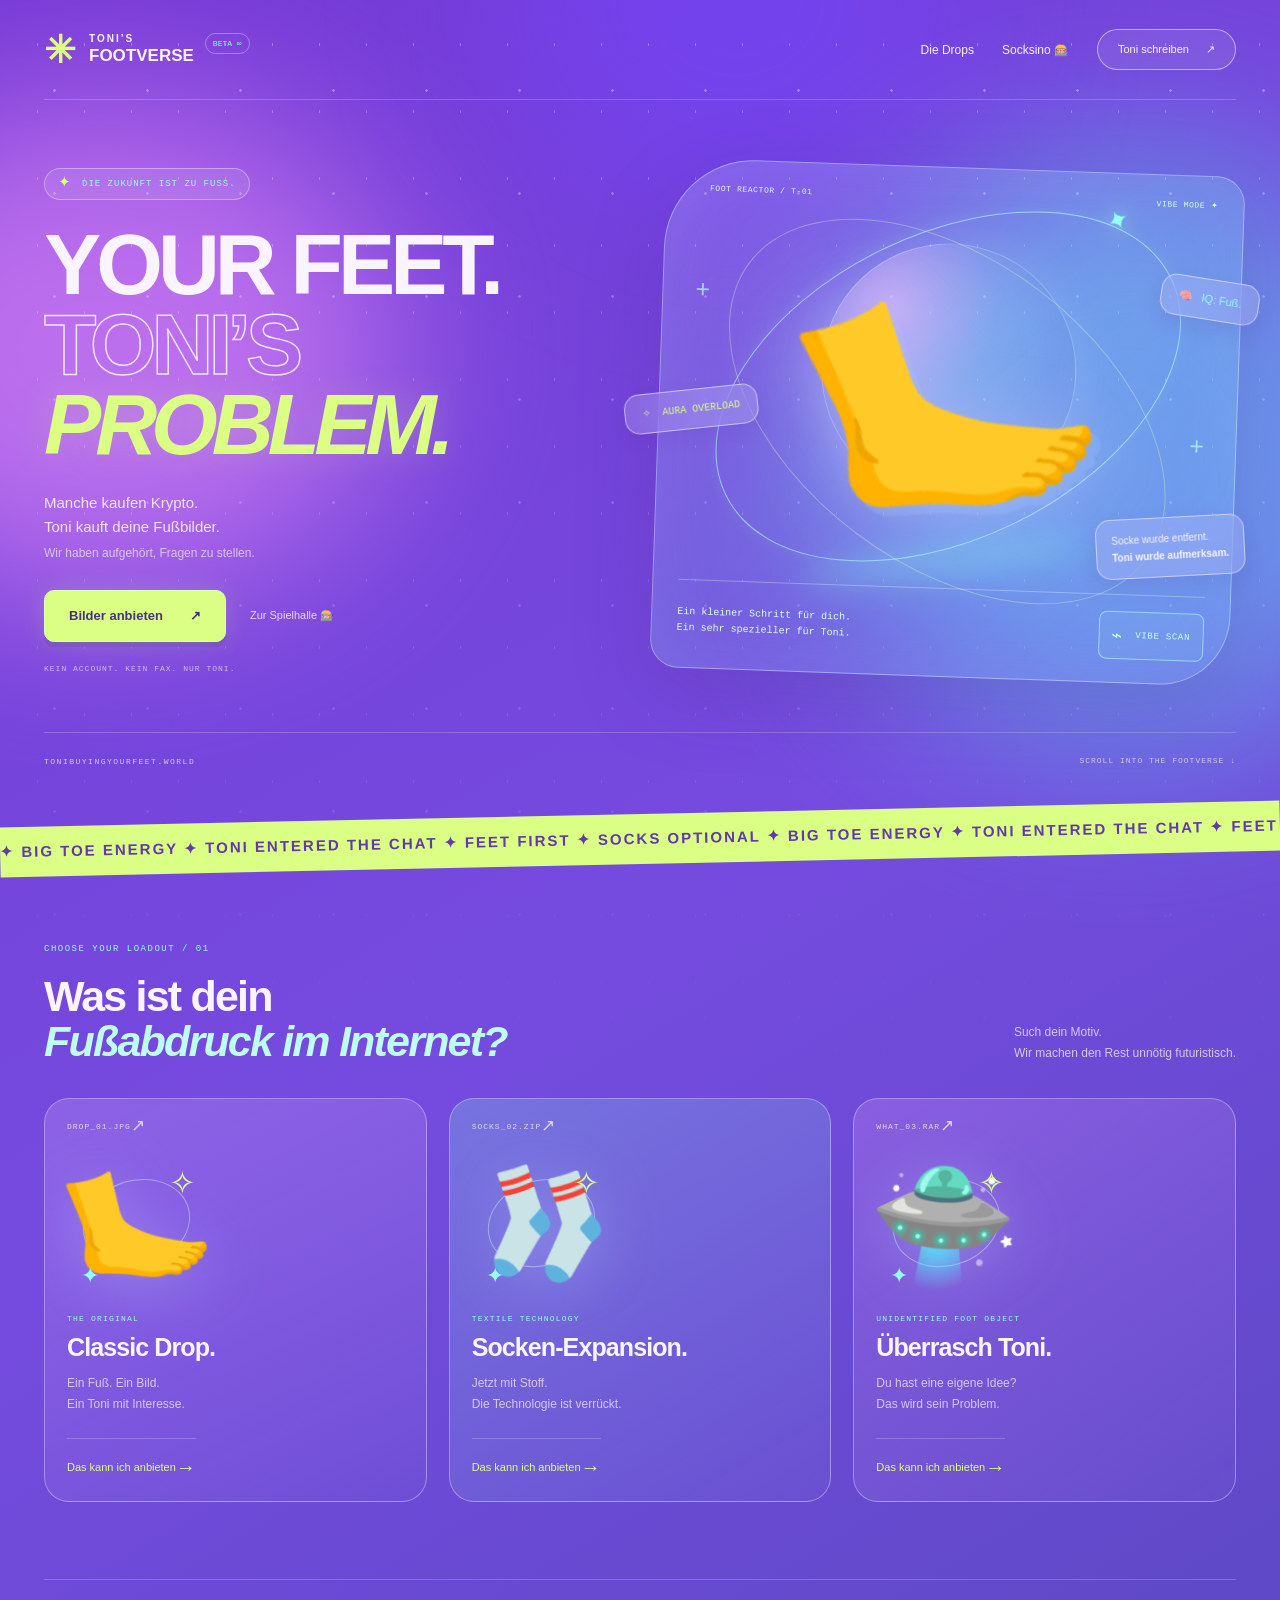
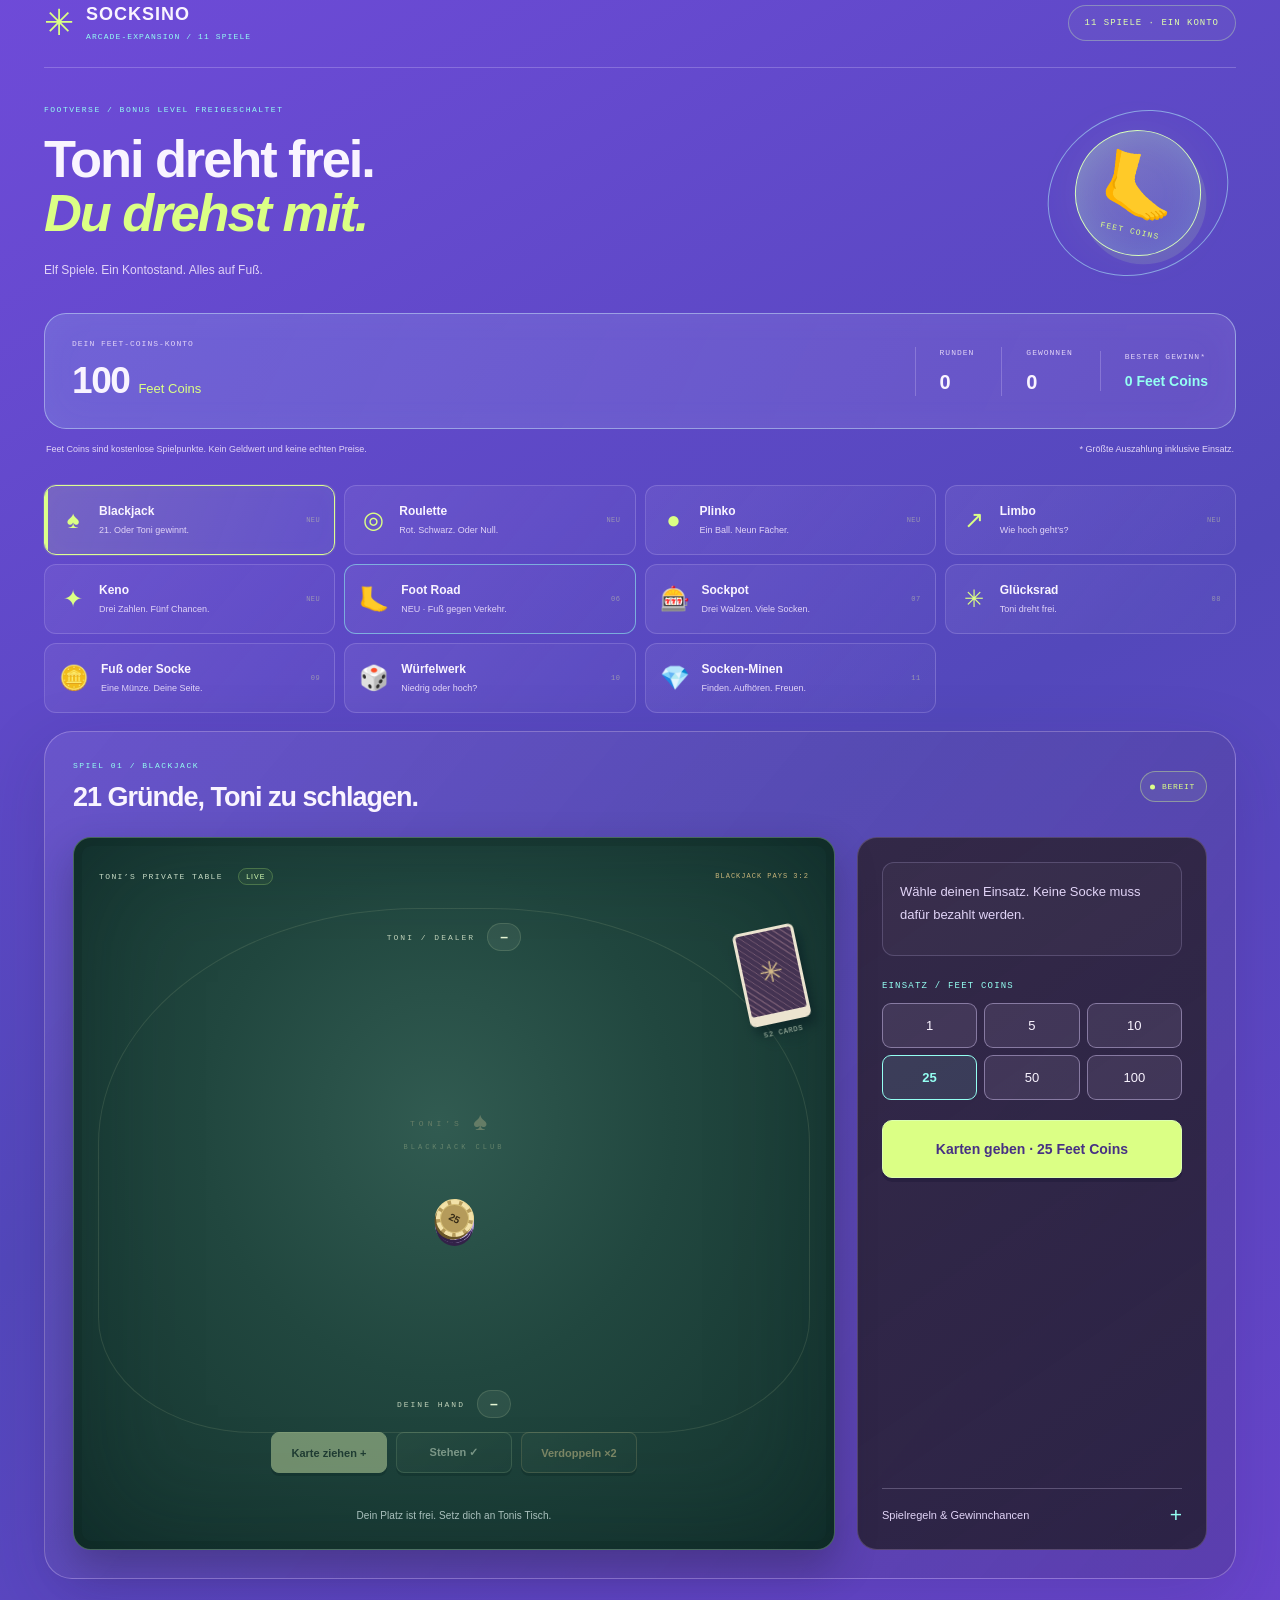
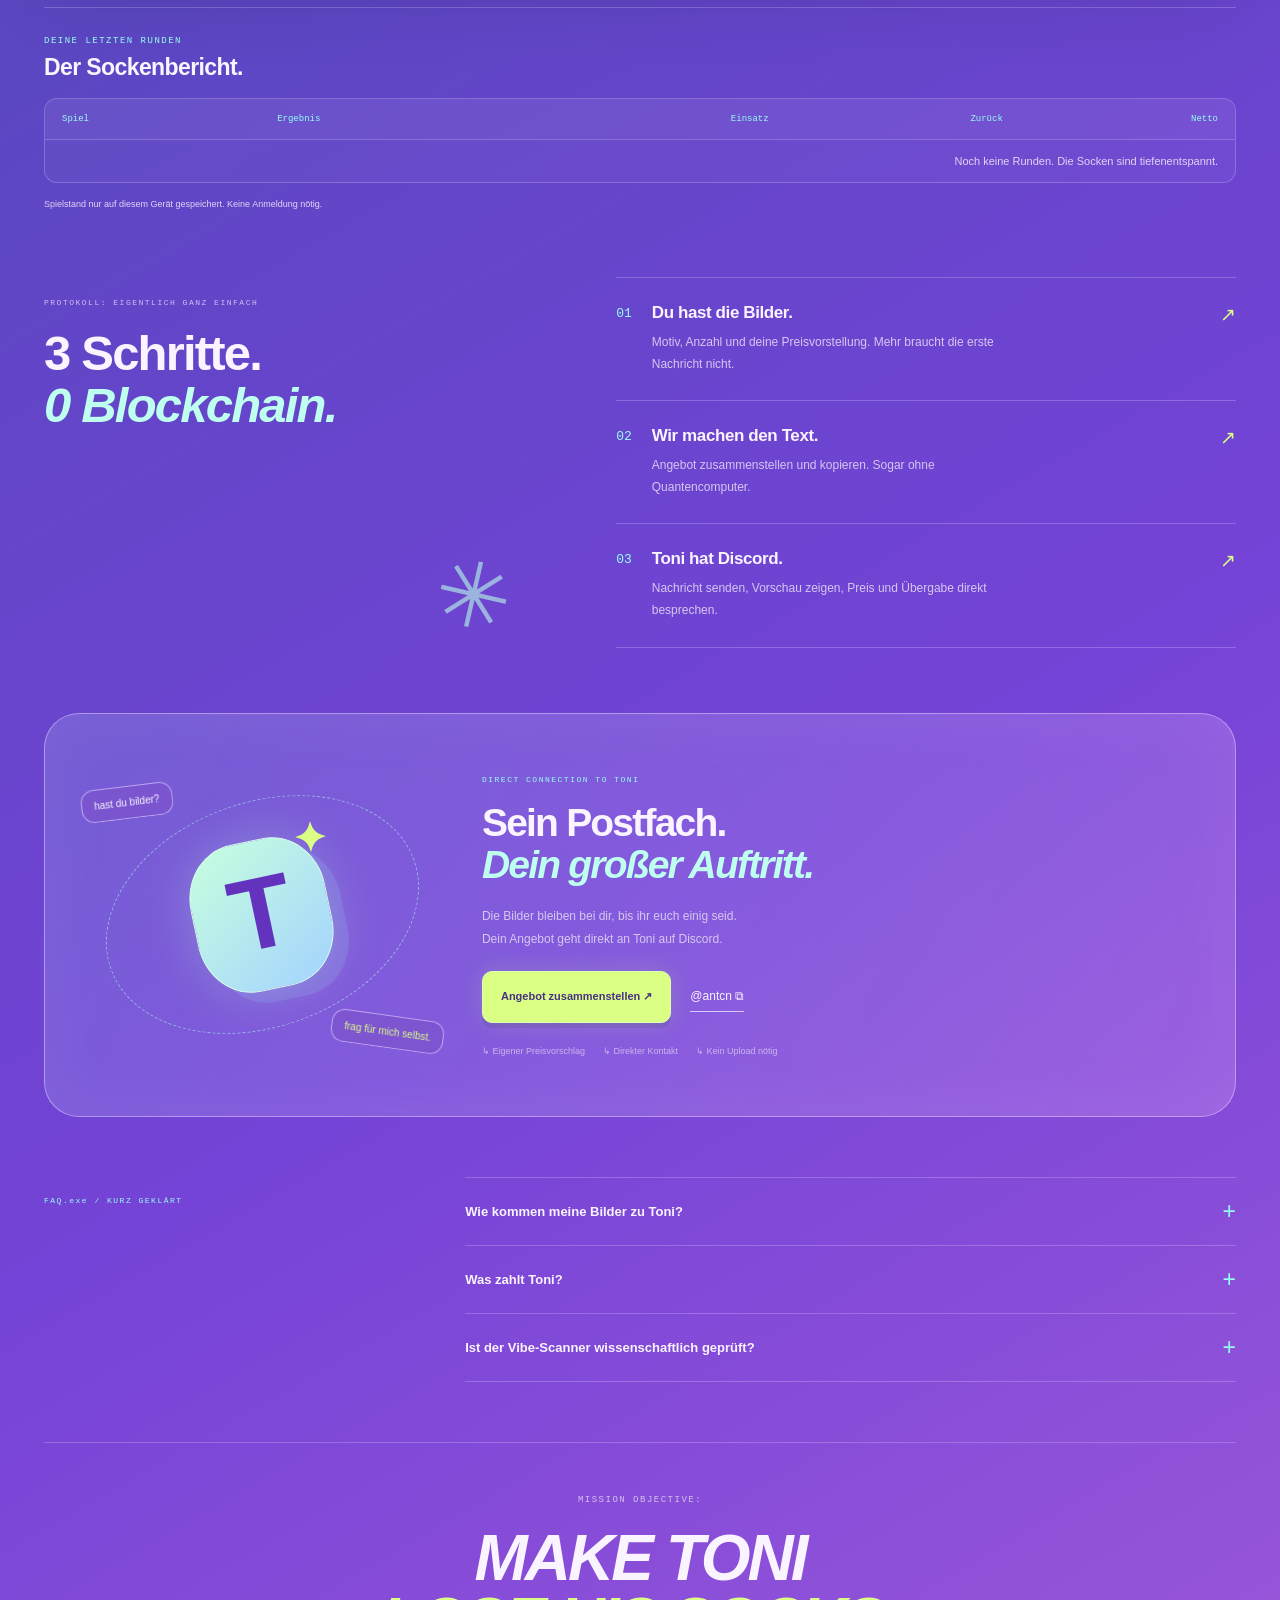
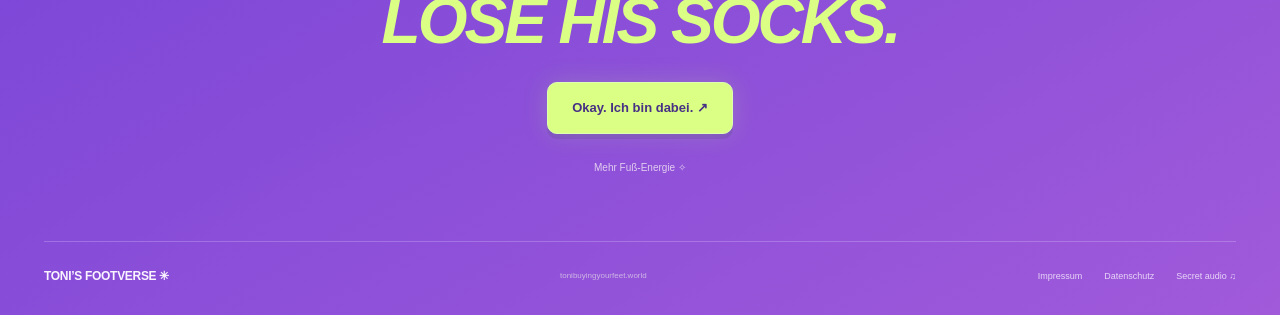
==== commit 61fe3f91: "Add files via upload" ====
--- a/index.html
+++ b/index.html
@@ -1,11 +1,11 @@
 <!doctype html>
-<html lang="de" prefix="og: https://ogp.me/ns#"><head><meta charset="utf-8"><meta name="viewport" content="width=device-width,initial-scale=1"><meta name="theme-color" content="#6338e6"><meta name="description" content="Toni kauft deine Fußbilder. Willkommen im Footverse: Motiv wählen, Angebot erstellen und Toni auf Discord schreiben."><title>TONI’S FOOTVERSE — Your feet. Toni’s problem.</title><link rel="icon" href="assets/favicon.svg"><link rel="stylesheet" href="styles.css?v=10"><script src="config.js?v=10" defer></script><script src="script.js?v=10" defer></script>
+<html lang="de" prefix="og: https://ogp.me/ns#"><head><meta charset="utf-8"><meta name="viewport" content="width=device-width,initial-scale=1"><meta name="theme-color" content="#6338e6"><meta name="description" content="Toni kauft deine Fußbilder. Willkommen im Footverse: Motiv wählen, Angebot erstellen und Toni auf Discord schreiben."><title>TONI’S FOOTVERSE — Your feet. Toni’s problem.</title><link rel="icon" href="assets/favicon.svg"><link rel="stylesheet" href="styles.css?v=13"><script src="config.js?v=10" defer></script><script src="script.js?v=22" defer></script>
 <link rel="canonical" href="https://tonibuyingyourfeet.world/">
 <meta property="og:type" content="website">
 <meta property="og:locale" content="de_AT">
 <meta property="og:site_name" content="Toni’s Footverse">
 <meta property="og:title" content="🦶 Toni hat das Internet falsch benutzt.">
-<meta property="og:description" content="Andere kaufen Krypto. Toni kauft Fußbilder. Jetzt mit sechs Spielen im Socksino: kostenlose Feet Coins, Socken-Minen und sehr spezielle Lebensentscheidungen.">
+<meta property="og:description" content="Andere kaufen Krypto. Toni kauft Fußbilder. Jetzt mit elf Spielen im Socksino: kostenlose Feet Coins, Socken-Minen und sehr spezielle Lebensentscheidungen.">
 <meta property="og:url" content="https://tonibuyingyourfeet.world/">
 <meta property="og:image" content="https://tonibuyingyourfeet.world/assets/footverse-share-v9.png">
 <meta property="og:image:secure_url" content="https://tonibuyingyourfeet.world/assets/footverse-share-v9.png">
@@ -15,11 +15,11 @@
 <meta property="og:image:alt" content="Toni hat das Internet falsch benutzt. Neonfarbene Footverse-Karte mit einem Fuß und den Spielen in Tonis Socksino.">
 <meta name="twitter:card" content="summary_large_image">
 <meta name="twitter:title" content="Toni hat das Internet falsch benutzt.">
-<meta name="twitter:description" content="Fußbilder, Neon und sechs Spiele. Toni hatte eindeutig zu viel Internet.">
+<meta name="twitter:description" content="Fußbilder, Neon und elf Spiele. Toni hatte eindeutig zu viel Internet.">
 <meta name="twitter:image" content="https://tonibuyingyourfeet.world/assets/footverse-share-v9.png">
-<link rel="stylesheet" href="casino.css?v=10"><script src="arcade-engine.js?v=10" defer></script><script src="reel-motion.js?v=10" defer></script><link rel="stylesheet" href="foot-road.css?v=12"><script src="foot-road.js?v=12" defer></script><script src="casino.js?v=12" defer></script></head>
+<link rel="stylesheet" href="casino.css?v=22"><script src="arcade-engine.js?v=22" defer></script><script src="reel-motion.js?v=22" defer></script><link rel="stylesheet" href="foot-road.css?v=22"><script src="foot-road.js?v=22" defer></script><link rel="stylesheet" href="blackjack.css?v=22"><script src="blackjack-motion.js?v=22" defer></script><link rel="stylesheet" href="arcade-scenes.css?v=22"><script src="plinko-physics.js?v=22" defer></script><script src="arcade-scenes.js?v=22" defer></script><script src="casino.js?v=22" defer></script></head>
 <body><a class="skip" href="#main">Zum Inhalt</a><div class="aurora" aria-hidden="true"><i></i><i></i><i></i></div><div class="starfield" aria-hidden="true"></div>
-<header class="nav shell"><a class="logo" href="#" aria-label="Toni’s Footverse Startseite"><span class="logo-symbol" aria-hidden="true">✳</span><span>TONI’S<br><b>FOOTVERSE</b></span><small>BETA ∞</small></a><nav aria-label="Hauptnavigation"><a href="#drops">Die Drops</a><a href="#sockpot">Socksino 🎰</a><button type="button" id="effects" class="fx-button" aria-pressed="true" aria-label="Animationen anhalten">FX <span id="fx-state">ON</span></button><button class="pill open-offer" type="button">Toni schreiben <span>↗</span></button></nav></header>
+<header class="nav shell"><a class="logo" href="#" aria-label="Toni’s Footverse Startseite"><span class="logo-symbol" aria-hidden="true">✳</span><span>TONI’S<br><b>FOOTVERSE</b></span><small>BETA ∞</small></a><nav aria-label="Hauptnavigation"><a href="#drops">Die Drops</a><a href="#sockpot">Socksino 🎰</a><button class="pill open-offer" type="button">Toni schreiben <span>↗</span></button></nav></header>
 <main id="main"><section class="hero shell"><div class="hero-copy"><div class="status-chip"><span aria-hidden="true">✦</span> DIE ZUKUNFT IST ZU FUSS.</div><h1>YOUR FEET.<br><span>TONI’S</span><br><em>PROBLEM.</em></h1><p class="hero-text">Manche kaufen Krypto.<br>Toni kauft deine Fußbilder.<br><b>Wir haben aufgehört, Fragen zu stellen.</b></p><div class="hero-buttons"><button class="neon-button open-offer" type="button">Bilder anbieten <span>↗</span></button><a class="ghost-link" href="#sockpot">Zur Spielhalle 🎰</a></div><p class="micro hero-micro">KEIN ACCOUNT. KEIN FAX. NUR TONI.</p></div>
 <div class="chamber" id="chamber"><div class="chamber-label micro"><span>FOOT REACTOR / T-01</span><span>VIBE MODE ✦</span></div><div class="orbit orbit-one" aria-hidden="true"></div><div class="orbit orbit-two" aria-hidden="true"></div><div class="planet" aria-hidden="true"></div><div class="hologram" aria-hidden="true"><span class="mega-foot">🦶</span><span class="foot-shadow"></span></div><div class="bubble bubble-a"><span>🧠</span> IQ: Fuß.</div><div class="bubble bubble-b"><span>✧</span> AURA OVERLOAD</div><div class="bubble bubble-c">Socke wurde entfernt.<br><b>Toni wurde aufmerksam.</b></div><div class="crosshair cross-a" aria-hidden="true">+</div><div class="crosshair cross-b" aria-hidden="true">+</div><div class="scan-beam" aria-hidden="true"></div><div class="reactor-controls"><p id="scanner-text" role="status" aria-live="polite">Ein kleiner Schritt für dich.<br>Ein sehr spezieller für Toni.</p><button id="scan" type="button" aria-label="Spaß-Vibe-Scan starten"><span aria-hidden="true">⌁</span> VIBE SCAN</button></div></div>
 <div class="hero-caption"><span class="micro">TONIBUYINGYOURFEET.WORLD</span><span class="scroll-indicator">SCROLL INTO THE FOOTVERSE ↓</span></div></section>
@@ -29,24 +29,29 @@
 <button class="drop-card socks" data-motif="Socken-Expansion" type="button"><span class="drop-code micro">SOCKS_02.ZIP <span>↗</span></span><span class="drop-art" aria-hidden="true"><span class="mini-orbit"></span><span class="drop-emoji">🧦</span><span class="star s1">✧</span><span class="star s2">✦</span></span><span class="drop-text"><small>TEXTILE TECHNOLOGY</small><strong>Socken-Expansion.</strong><span>Jetzt mit Stoff.<br>Die Technologie ist verrückt.</span></span><span class="drop-footer">Das kann ich anbieten <b>→</b></span></button>
 <button class="drop-card mystery" data-motif="Meine eigene Idee" type="button"><span class="drop-code micro">WHAT_03.RAR <span>↗</span></span><span class="drop-art" aria-hidden="true"><span class="mini-orbit"></span><span class="drop-emoji">🛸</span><span class="star s1">✧</span><span class="star s2">✦</span></span><span class="drop-text"><small>UNIDENTIFIED FOOT OBJECT</small><strong>Überrasch Toni.</strong><span>Du hast eine eigene Idee?<br>Das wird sein Problem.</span></span><span class="drop-footer">Das kann ich anbieten <b>→</b></span></button>
 </div></section>
-<section class="arcade-app arcade-embedded shell" id="sockpot" aria-label="Socksino Spielhalle"><div class="arcade-header"><div class="arcade-brand"><span aria-hidden="true">✳</span><b>SOCKSINO<small>ARCADE-EXPANSION / 06 SPIELE</small></b></div><div class="header-actions"><button id="motion-toggle" type="button" aria-pressed="true">Animationen an</button></div></div><div class="arcade-title"><div><p class="eyebrow">FOOTVERSE / BONUS LEVEL FREIGESCHALTET</p><h2>Toni dreht frei.<br><span>Du drehst mit.</span></h2><p class="arcade-intro">Sechs Spiele. Ein Kontostand. Alles auf Fuß.</p></div><div class="feetcoin-emblem" aria-hidden="true"><span>🦶</span><small>FEET COINS</small></div></div>
-<section class="wallet" aria-label="Spielkonto"><div class="balance-block"><span>DEIN FEET-COINS-KONTO</span><strong id="balance">2.500 <small>Feet Coins</small></strong></div><button type="button" id="refill">+ 1.000 <small>Feet Coins gratis</small></button><div class="wallet-stat"><span>RUNDEN</span><b id="rounds">0</b></div><div class="wallet-stat"><span>GEWONNEN</span><b id="wins">0</b></div><div class="wallet-stat"><span>BESTER GEWINN*</span><b id="best">0 Feet Coins</b></div></section>
+<section class="arcade-app arcade-embedded shell" id="sockpot" aria-label="Socksino Spielhalle"><div class="arcade-header"><div class="arcade-brand"><span aria-hidden="true">✳</span><b>SOCKSINO<small>ARCADE-EXPANSION / 11 SPIELE</small></b></div><div class="arcade-badge">11 SPIELE · EIN KONTO</div></div><div class="arcade-title"><div><p class="eyebrow">FOOTVERSE / BONUS LEVEL FREIGESCHALTET</p><h2>Toni dreht frei.<br><span>Du drehst mit.</span></h2><p class="arcade-intro">Elf Spiele. Ein Kontostand. Alles auf Fuß.</p></div><div class="feetcoin-emblem" aria-hidden="true"><span>🦶</span><small>FEET COINS</small></div></div>
+<section class="wallet" aria-label="Spielkonto"><div class="balance-block"><span>DEIN FEET-COINS-KONTO</span><strong id="balance">100 <small>Feet Coins</small></strong></div><button type="button" id="refill">+ 100 <small>Nur bei 0 Coins</small></button><div class="wallet-stat"><span>RUNDEN</span><b id="rounds">0</b></div><div class="wallet-stat"><span>GEWONNEN</span><b id="wins">0</b></div><div class="wallet-stat"><span>BESTER GEWINN*</span><b id="best">0 Feet Coins</b></div></section>
 <p class="credit-note">Feet Coins sind kostenlose Spielpunkte. Kein Geldwert und keine echten Preise. <span>* Größte Auszahlung inklusive Einsatz.</span></p>
-<div class="arcade-layout"><nav class="game-nav" aria-label="Spiel auswählen"><button id="sockpot-road" data-game="road" type="button" aria-pressed="false"><span>🦶</span><b>Foot Road<small>NEU · Fuß gegen Verkehr.</small></b><i>06</i></button><button id="sockpot-slots" data-game="slots" type="button" aria-pressed="true"><span>🎰</span><b>Sockpot<small>Drei Walzen. Viele Socken.</small></b><i>01</i></button><button id="sockpot-wheel" data-game="wheel" type="button" aria-pressed="false"><span>✳</span><b>Glücksrad<small>Toni dreht frei.</small></b><i>02</i></button><button id="sockpot-coin" data-game="coin" type="button" aria-pressed="false"><span>🪙</span><b>Fuß oder Socke<small>Eine Münze. Deine Seite.</small></b><i>03</i></button><button id="sockpot-dice" data-game="dice" type="button" aria-pressed="false"><span>🎲</span><b>Würfelwerk<small>Niedrig oder hoch?</small></b><i>04</i></button><button id="sockpot-mines" data-game="mines" type="button" aria-pressed="false"><span>💎</span><b>Socken-Minen<small>Finden. Aufhören. Freuen.</small></b><i>05</i></button></nav>
+<div class="arcade-layout"><nav class="game-nav" aria-label="Spiel auswählen"><button id="sockpot-blackjack" data-game="blackjack" type="button" aria-pressed="false"><span>♠</span><b>Blackjack<small>21. Oder Toni gewinnt.</small></b><i>NEU</i></button><button id="sockpot-roulette" data-game="roulette" type="button" aria-pressed="false"><span>◎</span><b>Roulette<small>Rot. Schwarz. Oder Null.</small></b><i>NEU</i></button><button id="sockpot-plinko" data-game="plinko" type="button" aria-pressed="false"><span>●</span><b>Plinko<small>Ein Ball. Neun Fächer.</small></b><i>NEU</i></button><button id="sockpot-limbo" data-game="limbo" type="button" aria-pressed="false"><span>↗</span><b>Limbo<small>Wie hoch geht’s?</small></b><i>NEU</i></button><button id="sockpot-keno" data-game="keno" type="button" aria-pressed="false"><span>✦</span><b>Keno<small>Drei Zahlen. Fünf Chancen.</small></b><i>NEU</i></button><button id="sockpot-road" data-game="road" type="button" aria-pressed="false"><span>🦶</span><b>Foot Road<small>NEU · Fuß gegen Verkehr.</small></b><i>06</i></button><button id="sockpot-slots" data-game="slots" type="button" aria-pressed="true"><span>🎰</span><b>Sockpot<small>Drei Walzen. Viele Socken.</small></b><i>07</i></button><button id="sockpot-wheel" data-game="wheel" type="button" aria-pressed="false"><span>✳</span><b>Glücksrad<small>Toni dreht frei.</small></b><i>08</i></button><button id="sockpot-coin" data-game="coin" type="button" aria-pressed="false"><span>🪙</span><b>Fuß oder Socke<small>Eine Münze. Deine Seite.</small></b><i>09</i></button><button id="sockpot-dice" data-game="dice" type="button" aria-pressed="false"><span>🎲</span><b>Würfelwerk<small>Niedrig oder hoch?</small></b><i>10</i></button><button id="sockpot-mines" data-game="mines" type="button" aria-pressed="false"><span>💎</span><b>Socken-Minen<small>Finden. Aufhören. Freuen.</small></b><i>11</i></button></nav>
 <section class="game-shell" id="game-stage" aria-labelledby="game-title"><header class="game-heading"><div><span class="eyebrow" id="game-number">SPIEL 01 / SOCKPOT</span><h2 id="game-title">Drei Walzen. Ein Sockpot.</h2></div><span class="ready-dot" id="round-state">BEREIT</span></header><p id="active-reminder" hidden><span id="active-text">Eine Runde läuft.</span> <button type="button" id="resume-mines">Runde fortsetzen →</button></p>
-<div class="game-body"><div class="game-visual" id="visual-slots"><div class="slots-marquee">SOCKPOT <span>✦</span></div><div class="reels" role="group" aria-label="Drei Walzen"><div class="reel" role="img"><span>🦶</span></div><div class="reel" role="img"><span>🧦</span></div><div class="reel" role="img"><span>💎</span></div></div><p class="visual-caption">Drei gleiche oder ein Paar. Die Socke entscheidet.</p></div>
-<div class="game-visual" id="visual-wheel" hidden><div class="wheel-wrap"><span class="wheel-pointer" aria-hidden="true"></span><div id="wheel" class="wheel"><span style="--i:0">0×</span><span style="--i:1">2×</span><span style="--i:2">0×</span><span style="--i:3">3×</span><span style="--i:4">0×</span><span style="--i:5">2×</span><span style="--i:6">0×</span><span style="--i:7">5×</span><b>t.</b></div></div><p class="visual-caption">Acht Felder. Gleiche Chance. Ungleiche Sockenschicksale.</p></div>
-<div class="game-visual" id="visual-coin" hidden><div class="coin-scene"><div id="coin" class="coin"><span>🦶</span></div><span class="coin-shadow"></span></div><div class="picks" role="group" aria-label="Münzseite wählen"><button type="button" data-pick-game="coin" data-pick="0" aria-pressed="true">🦶 Fuß</button><button type="button" data-pick-game="coin" data-pick="1" aria-pressed="false">🧦 Socke</button></div><p class="visual-caption">Richtig geraten? Doppelte Punkte zurück.</p></div>
-<div class="game-visual" id="visual-dice" hidden><div class="dice-scene"><div id="die" class="die" aria-label="Würfel zeigt 1"><span>⚀</span></div></div><div class="picks" role="group" aria-label="Würfelbereich wählen"><button type="button" data-pick-game="dice" data-pick="0" aria-pressed="true">1 – 3 · Niedrig</button><button type="button" data-pick-game="dice" data-pick="1" aria-pressed="false">4 – 6 · Hoch</button></div><p class="visual-caption">Die Hälfte der Zahlen. Die volle Aufmerksamkeit.</p></div>
-<div class="game-visual" id="visual-mines" hidden><div class="mine-status"><span>2 SOCKEN / 7 DIAMANTEN</span><strong id="mine-value">Noch keine Runde</strong></div><div class="mine-grid" role="group" aria-label="Neun Felder im Minenspiel"></div><p class="visual-caption" id="mine-hint">Runde starten, Diamanten öffnen und rechtzeitig Feet Coins sichern.</p></div>
+<div class="game-body"><div class="game-visual blackjack-table" id="visual-blackjack" hidden><div class="table-topline"><span>TONI’S PRIVATE TABLE <i>LIVE</i></span><b>BLACKJACK PAYS 3:2</b></div><div class="bj-shoe" aria-hidden="true"><i></i><i></i><i></i><b>✳</b><small>52 CARDS</small></div><div class="hand-label">TONI / DEALER <strong id="dealer-score">?</strong></div><div class="card-hand" id="dealer-hand" aria-label="Dealer-Karten"></div><div class="table-seal">TONI’S<span>♠</span><small>BLACKJACK CLUB</small><div class="bj-result" hidden role="status"><strong></strong><span></span></div></div><div class="bj-chips" aria-hidden="true"></div><div class="card-hand" id="player-hand" aria-label="Deine Karten"></div><div class="hand-label">DEINE HAND <strong id="player-score">0</strong></div><div class="table-actions"><button type="button" id="bj-hit">Karte ziehen +</button><button type="button" id="bj-stand">Stehen ✓</button><button type="button" id="bj-double">Verdoppeln ×2</button></div><p class="visual-caption" id="bj-hint">Näher an 21 als Toni. Ohne darüberzugehen.</p></div>
+<div class="game-visual" id="visual-roulette" hidden><div class="roulette-scene"><div class="roulette-disc" id="roulette-disc"><div class="roulette-pockets" aria-hidden="true"></div></div><b class="roulette-result" id="roulette-number">?</b><div class="roulette-ball-track" aria-hidden="true"><i></i></div><span class="roulette-marker" aria-hidden="true">▾</span></div><div class="roulette-recent" aria-label="Letzte Roulette-Zahlen"></div><div class="picks" role="group" aria-label="Roulette-Farbe"><button type="button" data-pick-game="roulette" data-pick="0" aria-pressed="true">Rot · 2×</button><button type="button" data-pick-game="roulette" data-pick="1" aria-pressed="false">Schwarz · 2×</button><button type="button" data-pick-game="roulette" data-pick="2" aria-pressed="false">Null · 36×</button></div><p class="visual-caption">37 Zahlen. Die Null macht ihr eigenes Ding.</p></div>
+<div class="game-visual" id="visual-plinko" hidden><div class="plinko-status">Ball bereit. Lass ihn fallen.</div><div class="plinko-board" id="plinko-board"><canvas role="img" aria-label="Plinko-Ball über acht Pinreihen" width="540" height="610"></canvas><div class="plinko-bins" id="plinko-bins" aria-label="Auszahlungsfächer"></div></div><p class="visual-caption">Schwerkraft. Echte Abpraller. Dein Landefach zählt.</p></div>
+<div class="game-visual" id="visual-limbo" hidden><div class="limbo-meter"><span>DEIN MULTIPLIKATOR</span><strong id="limbo-number">1,00×</strong><svg class="limbo-chart" viewBox="0 0 500 270" aria-hidden="true"><defs><linearGradient id="limbo-fill" x1="0" y1="0" x2="0" y2="1"><stop stop-color="#dcff89" stop-opacity=".25"/><stop offset="1" stop-color="#dcff89" stop-opacity="0"/></linearGradient></defs><g class="chart-grid"><path d="M44 50H470 M44 100H470 M44 150H470 M44 200H470 M44 250H470 M44 35V250 M130 35V250 M215 35V250 M300 35V250 M385 35V250 M470 35V250"/></g><line id="limbo-target" x1="44" x2="470" y1="90" y2="90"/><text id="limbo-target-label" x="465" y="82">ZIEL 2×</text><path id="limbo-area"/><path id="limbo-curve"/><g id="limbo-rocket"><path class="rocket-flame" d="M-5 12Q0 36 5 12Z"/><path d="M0-19C-9-7-9 7-7 13H7C9 7 9-7 0-19Z" fill="#eaf4dc"/><path d="M-7 2L-14 15L-6 11 M7 2L14 15L6 11" fill="#a1c874"/><circle cy="-3" r="4" fill="#5a9291"/></g></svg><span class="limbo-flight-status">BEREIT ZUM ABHEBEN</span></div><div class="picks" role="group" aria-label="Limbo-Ziel"><button type="button" data-pick-game="limbo" data-pick="2" aria-pressed="true">2×</button><button type="button" data-pick-game="limbo" data-pick="5" aria-pressed="false">5×</button><button type="button" data-pick-game="limbo" data-pick="10" aria-pressed="false">10×</button></div><p class="visual-caption">Ziel wählen. Starten. Hoffen, dass Toni hoch hinauswill.</p></div>
+<div class="game-visual" id="visual-keno" hidden><div class="keno-machine" aria-hidden="true"><div class="keno-globe"><i style="--ball:0">3</i><i style="--ball:1">17</i><i style="--ball:2">8</i><i style="--ball:3">11</i><i style="--ball:4">4</i><i style="--ball:5">20</i><i style="--ball:6">9</i><i style="--ball:7">6</i></div><div class="keno-draw"><span>–</span><span>–</span><span>–</span><span>–</span><span>–</span></div></div><p class="keno-draw-label">DIE NÄCHSTEN FÜNF ZAHLEN</p><div class="keno-top"><span>WÄHLE 3 AUS 20</span><strong id="keno-count">0 / 3</strong></div><div class="keno-grid" id="keno-grid" aria-label="Keno-Zahlen"></div><div class="keno-payouts"><span>1 Treffer <b>1×</b></span><span>2 Treffer <b>4×</b></span><span>3 Treffer <b>40×</b></span></div><p class="visual-caption">Fünf Zahlen werden gezogen. Drei davon gehören vielleicht dir.</p></div>
+<div class="game-visual" id="visual-slots"><div class="slots-marquee">SOCKPOT <span>✦</span><small>TONI’S ORIGINAL · EST. JUST NOW</small></div><div class="slot-light-row" aria-hidden="true"><i></i><i></i><i></i><i></i><i></i><i></i><i></i><i></i><i></i><i></i><i></i><i></i></div><div class="reels" role="group" aria-label="Drei Walzen"><div class="reel" role="img"><span>🦶</span></div><div class="reel" role="img"><span>🧦</span></div><div class="reel" role="img"><span>💎</span></div></div><div class="slots-meter">PAAR 2× / DREIER BIS 15×</div><div class="slot-paytable"><span>💎 <b>15×</b></span><span>🦶 <b>10×</b></span><span>🛸 <b>6×</b></span><span>🧦 <b>5×</b></span><span>🍀 <b>4×</b></span></div><p class="visual-caption">Drei gleiche oder ein Paar. Die Socke entscheidet.</p></div>
+<div class="game-visual" id="visual-wheel" hidden><div class="wheel-wrap"><div class="wheel-bulbs" aria-hidden="true"></div><span class="wheel-pointer" aria-hidden="true"></span><div id="wheel" class="wheel"><span style="--i:0">0×</span><span style="--i:1">2×</span><span style="--i:2">0×</span><span style="--i:3">3×</span><span style="--i:4">0×</span><span style="--i:5">2×</span><span style="--i:6">0×</span><span style="--i:7">5×</span><b>t.</b></div></div><div class="wheel-readout">DEIN GLÜCK WARTET</div><p class="visual-caption">Acht Felder. Gleiche Chance. Ungleiche Sockenschicksale.</p></div>
+<div class="game-visual" id="visual-coin" hidden><div class="coin-scene"><div id="coin" class="coin" role="img" aria-label="Münze zeigt Fuß"><div class="coin-face coin-front" aria-hidden="true"><span>🦶</span><small>FEET FIRST</small></div><div class="coin-face coin-back" aria-hidden="true"><span>🧦</span><small>SOCKS OPTIONAL</small></div></div><span class="coin-shadow"></span></div><div class="coin-readout">BEREIT ZUM WURF</div><div class="picks" role="group" aria-label="Münzseite wählen"><button type="button" data-pick-game="coin" data-pick="0" aria-pressed="true">🦶 Fuß</button><button type="button" data-pick-game="coin" data-pick="1" aria-pressed="false">🧦 Socke</button></div><p class="visual-caption">Richtig geraten? Doppelte Punkte zurück.</p></div>
+<div class="game-visual" id="visual-dice" hidden><div class="dice-scene"><div id="die" class="die" role="img" aria-label="Würfel zeigt 1"><div class="die-face face-1" aria-hidden="true"><span>⚀</span></div><div class="die-face face-2" aria-hidden="true"><span>⚁</span></div><div class="die-face face-3" aria-hidden="true"><span>⚂</span></div><div class="die-face face-4" aria-hidden="true"><span>⚃</span></div><div class="die-face face-5" aria-hidden="true"><span>⚄</span></div><div class="die-face face-6" aria-hidden="true"><span>⚅</span></div></div><span class="dice-shadow"></span></div><div class="dice-readout">DEIN WURF WARTET</div><div class="picks" role="group" aria-label="Würfelbereich wählen"><button type="button" data-pick-game="dice" data-pick="0" aria-pressed="true">1 – 3 · Niedrig</button><button type="button" data-pick-game="dice" data-pick="1" aria-pressed="false">4 – 6 · Hoch</button></div><p class="visual-caption">Die Hälfte der Zahlen. Die volle Aufmerksamkeit.</p></div>
+<div class="game-visual" id="visual-mines" hidden><div class="mine-status"><span>2 SOCKEN / 7 DIAMANTEN</span><strong id="mine-value">Noch keine Runde</strong></div><div class="mine-progress" aria-label="Sieben mögliche Diamanten"><i>◆</i><i>◆</i><i>◆</i><i>◆</i><i>◆</i><i>◆</i><i>◆</i></div><div class="mine-grid" role="group" aria-label="Neun Felder im Minenspiel"></div><p class="visual-caption" id="mine-hint">Runde starten, Diamanten öffnen und rechtzeitig Feet Coins sichern.</p></div>
 <div class="game-visual" id="visual-road" hidden>
 <div class="road-dashboard"><div><small>DEIN MULTIPLIKATOR</small><strong id="road-multiplier">1,00×</strong></div><div><small>DEIN FUSSWEG</small><strong id="road-progress">Start · Spur 0</strong></div><div><small>RISIKO NÄCHSTE SPUR</small><strong id="road-risk">18,0 %</strong><span class="road-risk-meter"><i id="road-risk-fill"></i></span></div></div>
 <div class="road-viewport" role="img" aria-label="Fuß am Start einer endlosen Straße"><div class="road-world" aria-hidden="true"><div class="road-track"></div><div class="road-foot"><span class="road-toe">🦶</span><span class="road-impact" hidden>AUTSCH!</span></div></div></div>
 <p class="road-caption"><span id="road-next">Setze Feet Coins und starte deinen Fußweg.</span><b id="road-value">Noch keine Runde</b></p></div>
 <div class="game-panel"><div class="result-bar" id="result" role="status" aria-live="polite">Wähle deinen Einsatz. Die erste Socke wartet.</div>
-<div class="bet-controls"><div class="bet-group"><span>EINSATZ / FEET COINS</span><div role="group" aria-label="Einsatz wählen"><button type="button" data-bet="10" aria-pressed="false">10</button><button type="button" data-bet="25" aria-pressed="true">25</button><button type="button" data-bet="50" aria-pressed="false">50</button><button type="button" data-bet="100" aria-pressed="false">100</button></div></div><button type="button" class="play-button" id="road-step" hidden>Nächste Spur →</button><button type="button" class="play-button" id="play">Drehen · 25 Feet Coins <span>↗</span></button><button type="button" class="play-button collect" id="collect" hidden>Feet Coins sichern</button></div><button type="button" class="cancel-mine" id="cancel-mine" hidden>Runde abbrechen · Einsatz geht verloren</button>
+<div class="bet-controls"><div class="bet-group"><span>EINSATZ / FEET COINS</span><div role="group" aria-label="Einsatz wählen"><button type="button" data-bet="1" aria-pressed="false">1</button><button type="button" data-bet="5" aria-pressed="false">5</button><button type="button" data-bet="10" aria-pressed="false">10</button><button type="button" data-bet="25" aria-pressed="true">25</button><button type="button" data-bet="50" aria-pressed="false">50</button><button type="button" data-bet="100" aria-pressed="false">100</button></div></div><button type="button" class="play-button" id="road-step" hidden>Nächste Spur →</button><button type="button" class="play-button" id="play">Drehen · 25 Feet Coins <span>↗</span></button><button type="button" class="play-button collect" id="collect" hidden>Feet Coins sichern</button></div><button type="button" class="cancel-mine" id="cancel-mine" hidden>Runde abbrechen · Einsatz geht verloren</button>
 <details class="rules"><summary>Spielregeln &amp; Gewinnchancen <span>+</span></summary><div id="rules-content"></div></details></div></div></section></div>
-<section class="history"><header><div><p class="eyebrow">DEINE LETZTEN RUNDEN</p><h2>Der Sockenbericht.</h2></div><button type="button" id="reset">Alles zurücksetzen</button></header><div class="history-table"><table><thead><tr><th>Spiel</th><th>Ergebnis</th><th>Einsatz</th><th>Zurück</th><th>Netto</th></tr></thead><tbody id="history-rows"><tr><td colspan="5">Hier stehen bald deine Runden.</td></tr></tbody></table></div><p class="storage-note" id="storage-note">Der Spielstand wird nur auf diesem Gerät gespeichert.</p></section>
+<section class="history"><header><div><p class="eyebrow">DEINE LETZTEN RUNDEN</p><h2>Der Sockenbericht.</h2></div></header><div class="history-table"><table><thead><tr><th>Spiel</th><th>Ergebnis</th><th>Einsatz</th><th>Zurück</th><th>Netto</th></tr></thead><tbody id="history-rows"><tr><td colspan="5">Hier stehen bald deine Runden.</td></tr></tbody></table></div><p class="storage-note" id="storage-note">Der Spielstand wird nur auf diesem Gerät gespeichert.</p></section>
 </section><section class="connection shell"><div class="connection-heading"><p class="micro">PROTOKOLL: EIGENTLICH GANZ EINFACH</p><h2>3 Schritte.<br><em>0 Blockchain.</em></h2><span class="huge-spark" aria-hidden="true">✳</span></div><div class="connection-steps"><article><span class="step-index">01</span><div><h3>Du hast die Bilder.</h3><p>Motiv, Anzahl und deine Preisvorstellung. Mehr braucht die erste Nachricht nicht.</p></div><span aria-hidden="true">↗</span></article><article><span class="step-index">02</span><div><h3>Wir machen den Text.</h3><p>Angebot zusammenstellen und kopieren. Sogar ohne Quantencomputer.</p></div><span aria-hidden="true">↗</span></article><article><span class="step-index">03</span><div><h3>Toni hat Discord.</h3><p>Nachricht senden, Vorschau zeigen, Preis und Übergabe direkt besprechen.</p></div><span aria-hidden="true">↗</span></article></div></section>
 <section class="transmission shell"><div class="transmission-art" aria-hidden="true"><div class="avatar-orbit"></div><div class="toni-avatar">T<span>✦</span></div><span class="floating-chat chat-one">hast du bilder?</span><span class="floating-chat chat-two">frag für mich selbst.</span></div><div class="transmission-copy"><p class="micro">DIRECT CONNECTION TO TONI</p><h2>Sein Postfach.<br><em>Dein großer Auftritt.</em></h2><p>Die Bilder bleiben bei dir, bis ihr euch einig seid.<br>Dein Angebot geht direkt an Toni auf Discord.</p><div class="transmission-actions"><button class="neon-button open-offer" type="button">Angebot zusammenstellen ↗</button><button class="handle-button copy-name" type="button"><span class="discord-name">@antcn</span> ⧉</button></div><div class="contact-notes"><span>↳ Eigener Preisvorschlag</span><span>↳ Direkter Kontakt</span><span>↳ Kein Upload nötig</span></div></div></section>
 <section class="faq shell"><p class="micro">FAQ.exe / KURZ GEKLÄRT</p><div><details><summary>Wie kommen meine Bilder zu Toni?<span>+</span></summary><p>Eine Vorschau und die Bilder teilst du direkt im Gespräch auf Discord. Hier auf der Website erstellst du erst einmal deine Angebotsnachricht.</p></details><details><summary>Was zahlt Toni?<span>+</span></summary><p>Du schlägst einen Preis vor oder wählst „Preis besprechen“. Den endgültigen Preis, die Zahlung und die Übergabe vereinbarst du direkt mit Toni.</p></details><details><summary>Ist der Vibe-Scanner wissenschaftlich geprüft?<span>+</span></summary><p>Er besteht aus einem Button und sehr viel Selbstvertrauen. Für die Preisverhandlung zählt dein Angebot, nicht seine Meinung.</p></details></div></section>
--- a/casino.css
+++ b/casino.css
@@ -249,3 +249,51 @@
 @media(prefers-reduced-motion:reduce){.arcade-app *,.arcade-app *:before,.arcade-app *:after{animation:none!important;transition:none!important}
 }
 
+/* Expanded Socksino lobby. */
+.arcade-app .game-nav{grid-template-columns:repeat(4,minmax(0,1fr));gap:9px}
+.arcade-app .game-nav>button{padding:14px;border-radius:12px;background:linear-gradient(130deg,#eee1ff13,#ffffff05);border-color:#ddd0ff35}
+.arcade-app .game-nav>button[aria-pressed=true]{background:linear-gradient(110deg,#dfff9b26,#baffff0d);border-color:#ddff91;box-shadow:0 0 0 1px #ddff9122,inset 0 0 22px #ddff9107}
+.arcade-app .game-nav>button>span{font-size:26px;min-width:29px;text-align:center}.arcade-app .game-nav>button b{font-size:12px}.arcade-app .game-nav>button small{font-size:9px;line-height:1.5}.arcade-app .game-nav>button i{color:#bbffd8;font-size:7px}
+.arcade-app .arcade-badge{font:9px 'Courier New',monospace;letter-spacing:1px;border:1px solid #d2ffaf55;border-radius:30px;padding:12px 16px;color:#e0ffad;background:#d2ffaf0a}
+.arcade-app .bet-group>div{display:grid;grid-template-columns:repeat(3,1fr);gap:7px}.arcade-app .bet-group button{width:100%}
+.arcade-app .game-shell{box-shadow:0 18px 60px #27125726;background:linear-gradient(145deg,#e9d8ff0b,#28204416)}
+.arcade-app .blackjack-table{background:radial-gradient(ellipse at 50% 55%,#344b4b,#182c32 75%);border-color:#95b9aa66;min-height:470px;padding:24px 18px;gap:12px;box-shadow:inset 0 0 0 7px #ffffff03,inset 0 0 70px #0b152666}
+.arcade-app .table-topline{display:flex;justify-content:space-between;gap:12px;width:100%;font:9px 'Courier New',monospace;letter-spacing:1px;color:#c2dbc9;margin-bottom:4px}.arcade-app .table-topline b{font-weight:400;color:#d4bc85}
+.arcade-app .hand-label{display:flex;gap:12px;align-items:center;font:9px 'Courier New',monospace;letter-spacing:1px;color:#bdd1c5}.arcade-app .hand-label strong{background:#ffffff10;color:#e6ffb1;padding:4px 9px;border-radius:20px;font-size:13px}
+.arcade-app .card-hand{display:flex;justify-content:center;flex-wrap:wrap;gap:9px;min-height:101px;width:100%}
+.arcade-app .playing-card{width:68px;height:96px;flex:none;border-radius:8px;background:linear-gradient(135deg,#fffef6,#e2e1da);color:#283242;display:flex;flex-direction:column;justify-content:space-between;padding:9px;box-shadow:0 5px 0 #0c1b2566,0 8px 17px #0b141b33;animation:card-deal .35s both;animation-delay:calc(var(--card-i)*.06s)}
+.arcade-app .playing-card small{font-size:19px;font-weight:800;line-height:1}.arcade-app .playing-card b{font-size:34px;line-height:1;align-self:center}.arcade-app .playing-card.red-card{color:#bf395c}
+.arcade-app .playing-card.card-back{align-items:center;justify-content:center;font-size:34px;color:#e9d1a7;background:repeating-linear-gradient(45deg,#453154 0 4px,#523b62 4px 5px);border:4px solid #d6c9da}
+.arcade-app .table-seal{font-size:24px;color:#d6bc8580;text-align:center;line-height:1}.arcade-app .table-seal small{display:block;font:7px 'Courier New',monospace;letter-spacing:1.2px;margin-top:6px;color:#b8ccc077}
+.arcade-app .table-actions{display:flex;justify-content:center;gap:8px;flex-wrap:wrap;width:100%}.arcade-app .table-actions button{border:1px solid #bddebe55;background:#c4e6bc16;color:#edffe5;border-radius:8px;padding:11px 12px;font-size:11px}.arcade-app .table-actions button:hover:not(:disabled){background:#c4e6bc30}
+.arcade-app .blackjack-table .visual-caption{font-size:10px;color:#c5dbc9;margin:0;text-align:center}
+.arcade-app .roulette-disc{width:200px;height:200px;border-radius:50%;background:repeating-conic-gradient(#a83b62 0deg 9.73deg,#272337 9.73deg 19.46deg);border:7px solid #dcc593;box-shadow:0 0 0 7px #d6c99d13,0 12px 40px #28204544;position:relative;display:grid;place-items:center;margin:12px 0 28px}.arcade-app .roulette-disc:before{content:'';position:absolute;inset:24px;border-radius:50%;background:#302c45;border:1px solid #c7b89a77}.arcade-app .roulette-disc b{position:relative;font-size:49px;color:#f4eedc;font-variant-numeric:tabular-nums}.arcade-app .roulette-disc span{position:absolute;top:-5px;background:#44875e;padding:5px 9px;border-radius:5px;font-size:10px;z-index:1}.arcade-app .roulette-disc[data-color=red] b{color:#ff9cbb}.arcade-app .roulette-disc[data-color=green] b{color:#a8ffa6}
+.arcade-app .plinko-board{position:relative;width:100%;max-width:410px;height:270px;margin-top:10px}.arcade-app .plinko-pegs{display:flex;flex-direction:column;justify-content:space-evenly;align-items:center;height:100%}.arcade-app .plinko-pegs>div{display:flex;gap:34px}.arcade-app .plinko-pegs i{width:6px;height:6px;background:#edddff;border-radius:50%;box-shadow:0 0 9px #dbc3ff33}.arcade-app .plinko-ball{position:absolute;left:50%;top:0;width:14px;height:14px;border-radius:50%;background:#dcff89;box-shadow:0 0 15px #dcff8977;transform:translate(-50%,-50%);z-index:2}
+.arcade-app .plinko-bins{display:grid;grid-template-columns:repeat(9,minmax(0,1fr));gap:3px;width:100%;max-width:410px;margin:8px 0 15px}.arcade-app .plinko-bins span{padding:9px 1px;background:#d5c5ff24;text-align:center;font-size:9px;border-radius:4px;color:#f0e7ff;border-bottom:3px solid #c3a5f266}.arcade-app .plinko-bins span:first-child,.arcade-app .plinko-bins span:last-child{background:#c867932e;color:#ffd1e5}.arcade-app .plinko-bins .landed{background:#dcff89;color:#2c3541;border-color:#a4cb52;box-shadow:0 0 14px #dcff8933}
+.arcade-app .limbo-meter{text-align:center;position:relative;width:100%;padding:38px 0 27px;margin-bottom:20px;background:radial-gradient(ellipse,#dbff8924,transparent 70%)}.arcade-app .limbo-meter>span{display:block;font:9px 'Courier New',monospace;letter-spacing:2px;color:#bce6c2}.arcade-app .limbo-meter strong{display:block;font-size:clamp(40px,5vw,67px);color:#dcff89;margin-top:22px;font-variant-numeric:tabular-nums;letter-spacing:-2px}.arcade-app .limbo-meter i{display:block;font-size:56px;color:#96ffec;line-height:1.4;font-style:normal}
+.arcade-app .keno-top{display:flex;justify-content:space-between;width:100%;max-width:410px;font:10px 'Courier New',monospace;margin-bottom:18px;color:#c7f2ef}.arcade-app .keno-top strong{color:#ddff91}.arcade-app .keno-grid{display:grid;grid-template-columns:repeat(5,1fr);gap:8px;width:100%;max-width:410px}.arcade-app .keno-grid button{height:46px;border:1px solid #c2ace455;background:#24183c33;border-radius:8px;font-weight:700;color:#e7daff;transition:background .18s,transform .18s}.arcade-app .keno-grid button.selected{background:#b99aff33;border-color:#c8abff}.arcade-app .keno-grid button.drawn{border-color:#94fff2;box-shadow:inset 0 0 0 2px #94fff244}.arcade-app .keno-grid button.matched{background:#dcff89;color:#2a3540;border-color:#dcff89;box-shadow:0 0 13px #dcff8922}.arcade-app .keno-payouts{display:flex;justify-content:space-between;width:100%;max-width:410px;margin-top:18px;font-size:10px;color:#e2d3ff}.arcade-app .keno-payouts b{color:#ddff91;margin-left:5px}
+@keyframes card-deal{from{opacity:0;transform:translateY(-14px) rotate(-6deg)}to{opacity:1;transform:translateY(0) rotate(0)}}
+@media(max-width:900px){.arcade-app .game-nav{grid-template-columns:repeat(3,minmax(0,1fr))}.arcade-app .game-nav>button{padding:12px}.arcade-app .game-nav>button i{display:none}}
+@media(max-width:580px){.arcade-app .game-nav{grid-template-columns:repeat(2,minmax(0,1fr))}.arcade-app .game-nav>button small{font-size:8px}.arcade-app .game-nav>button>span{font-size:22px;min-width:24px}.arcade-app .arcade-badge{font-size:7px;padding:9px;letter-spacing:.4px}.arcade-app .playing-card{width:54px;height:80px;padding:7px}.arcade-app .playing-card small{font-size:16px}.arcade-app .playing-card b{font-size:29px}.arcade-app .card-hand{gap:6px;min-height:84px}.arcade-app .table-topline{font-size:7px}.arcade-app .blackjack-table{padding:19px 11px;min-height:410px}.arcade-app .table-actions button{padding:10px 8px;font-size:10px}.arcade-app .plinko-pegs>div{gap:26px}.arcade-app .plinko-bins span{font-size:8px}.arcade-app .picks{flex-wrap:wrap}.arcade-app .keno-grid{gap:6px}.arcade-app .keno-grid button{height:42px}}
+.arcade-app .plinko-pegs>div{width:100%;height:24px;position:relative;display:block}.arcade-app .plinko-pegs i{position:absolute;top:50%;transform:translate(-50%,-50%)}
+.arcade-app .game-nav{display:grid;overflow:visible;padding:0;scroll-snap-type:none}.arcade-app .game-nav>button small{display:block}
+@media(max-width:580px){.arcade-app .game-nav>button{gap:8px;padding:11px 9px;min-height:60px}.arcade-app .game-nav>button b{font-size:11px}.arcade-app .game-nav>button small{display:none}}
+/* Continuous roulette wheel, visible ball and richer result presentation. */
+.arcade-app .roulette-scene{position:relative;width:258px;height:258px;margin:8px auto 30px;isolation:isolate}.arcade-app .roulette-disc{position:absolute;inset:14px;width:230px;height:230px;margin:0;border:5px solid #d7bd83;box-shadow:0 0 0 6px #795b4f,0 0 0 8px #e4cd922a,0 16px 24px #22182977}
+.arcade-app .roulette-disc:before{inset:33px;background:radial-gradient(ellipse,#58475b,#332a42);border:4px solid #cbb17d;box-shadow:0 0 0 4px #cbb17d22,inset 0 0 22px #15142055}.arcade-app .roulette-disc>b{font-size:37px;text-shadow:0 2px 0 #211b3788}.arcade-app .roulette-disc .roulette-pocket{position:absolute;top:50%;left:50%;right:auto;background:none;padding:0;border-radius:0;width:14px;height:18px;display:grid;place-items:center;font:700 7px Arial,sans-serif;color:#fff0df;transform:translate(-50%,-50%) rotate(var(--pocket-angle)) translateY(-94px);z-index:2}
+.arcade-app .roulette-ball-track{position:absolute;inset:0;border:1px solid #cfc29033;border-radius:50%;pointer-events:none}.arcade-app .roulette-ball-track>i{position:absolute;left:50%;top:5px;width:10px;height:10px;border-radius:50%;background:radial-gradient(circle at 30% 30%,#ffffff,#e9ddbb 60%,#796953);box-shadow:1px 3px 3px #26193299,0 0 9px #fff7d233;transform:translateX(-50%)}.arcade-app .roulette-marker{position:absolute;top:-10px;left:50%;transform:translateX(-50%);font-size:22px;color:#dcff89;text-shadow:0 2px 3px #1e203b;z-index:4}
+.arcade-app .limbo-meter{overflow:hidden;border-radius:15px;isolation:isolate}.arcade-app .limbo-meter>span,.arcade-app .limbo-meter>strong,.arcade-app .limbo-meter>i{position:relative;z-index:2}.arcade-app .limbo-trail{position:absolute;inset:0;pointer-events:none;opacity:.45}.arcade-app .limbo-trail i{position:absolute;width:1px;height:90px;background:linear-gradient(0deg,transparent,#bfffaa);left:25%;top:120%;transform:rotate(30deg);opacity:0}.arcade-app .limbo-trail i:nth-child(2){left:65%;height:130px;animation-delay:.2s!important}.arcade-app .limbo-trail i:nth-child(3){left:85%;height:60px;animation-delay:.4s!important}.arcade-app .is-rolling .limbo-trail i{animation:limbo-speed .7s linear infinite}.arcade-app .is-rolling #visual-limbo{box-shadow:inset 0 0 90px #dcff8910}
+.arcade-app .is-rolling .plinko-ball{box-shadow:0 0 14px #dcff8988,0 -8px 13px #dcff8922}.arcade-app .plinko-bins .landed{animation:bin-pop .42s cubic-bezier(.2,.8,.3,1)}.arcade-app .keno-grid .matched{animation:keno-hit .45s ease-out}
+@keyframes limbo-speed{0%{top:120%;opacity:0}20%{opacity:.7}100%{top:-70%;opacity:0}}
+@keyframes bin-pop{0%{transform:translateY(0)}45%{transform:translateY(-6px) scale(1.08)}100%{transform:translateY(0) scale(1)}}
+@keyframes keno-hit{0%{box-shadow:0 0 0 0 #dcff8999;transform:scale(.9)}50%{transform:scale(1.08)}100%{box-shadow:0 0 0 10px #dcff8900;transform:scale(1)}}
+.arcade-app .roulette-result{position:absolute;left:50%;top:50%;transform:translate(-50%,-50%);z-index:3;font-size:40px;color:#f4eedc;font-variant-numeric:tabular-nums;pointer-events:none}.arcade-app .roulette-disc[data-color=red]~.roulette-result{color:#ffafbd}.arcade-app .roulette-disc[data-color=green]~.roulette-result{color:#bcffc4}
+.arcade-app .coin-scene{perspective:900px;padding-top:95px}.arcade-app .coin{position:relative;transform-style:preserve-3d;background:none;border:0;outline:0;box-shadow:none;transform:rotateY(0deg)}.arcade-app .is-rolling .coin,.arcade-app .is-rolling .die{animation:none}
+.arcade-app .coin-face{position:absolute;inset:0;display:flex;flex-direction:column;align-items:center;justify-content:center;border-radius:50%;border:6px solid #b7cc8a;background:radial-gradient(circle at 32% 22%,#f6ffe1,#bed79c 68%,#829c6b);box-shadow:inset 0 0 0 3px #f2ffc533,inset 0 0 0 7px #728b6433,0 5px 0 #789171;backface-visibility:hidden;-webkit-backface-visibility:hidden}.arcade-app .coin-face>span{font-size:65px;line-height:1.1;filter:drop-shadow(0 2px 0 #8dab7566)}.arcade-app .coin-face>small{font:7px 'Courier New',monospace;letter-spacing:1px;color:#446648;margin-top:7px}.arcade-app .coin-back{transform:rotateY(180deg);border-color:#b4aedb;background:radial-gradient(circle at 32% 22%,#f5e7ff,#c1b3d8 68%,#8e79b2);box-shadow:inset 0 0 0 3px #f6ddff33,inset 0 0 0 7px #67528533,0 5px 0 #88719f}.arcade-app .coin-back>small{color:#604576}
+.arcade-app .dice-scene{perspective:900px;padding:50px 25px}.arcade-app .die{--die-depth:60px;position:relative;transform-style:preserve-3d;background:none;border:0;border-radius:0;box-shadow:none;transform:rotateX(0deg) rotateY(0deg) rotateZ(-8deg)}.arcade-app .die-face{position:absolute;inset:0;border-radius:18px;display:grid;place-items:center;backface-visibility:hidden;-webkit-backface-visibility:hidden;background:linear-gradient(130deg,#faf2ff,#d0c7e1);border:2px solid #fffaff;box-shadow:inset 0 0 12px #73589918;color:#6d5289}.arcade-app .die-face span{font:100px/1 Arial,sans-serif;display:block}.arcade-app .face-1{transform:translateZ(var(--die-depth))}.arcade-app .face-2{transform:rotateX(90deg) translateZ(var(--die-depth))}.arcade-app .face-3{transform:rotateY(90deg) translateZ(var(--die-depth))}.arcade-app .face-4{transform:rotateY(-90deg) translateZ(var(--die-depth))}.arcade-app .face-5{transform:rotateX(-90deg) translateZ(var(--die-depth))}.arcade-app .face-6{transform:rotateY(180deg) translateZ(var(--die-depth))}
+@media(max-width:580px){.arcade-app .die{--die-depth:53px}.arcade-app .die-face span{font-size:89px}.arcade-app .coin-face>span{font-size:59px}}
+.arcade-app .mine-cell.safe{animation:mine-reveal .45s cubic-bezier(.2,.7,.3,1)}.arcade-app .mine-cell.bomb{animation:mine-reveal .4s ease-out}.arcade-app .mine-cell.hit{animation:mine-hit .5s ease-out}.arcade-app .is-rolling .wheel-pointer{animation:pointer-tick .13s ease-in-out infinite;transform-origin:50% 0}.arcade-app .reel.spinning{box-shadow:inset 0 0 18px #6749a522,0 0 14px #e5d7ff33}.arcade-app .round-positive .game-visual:not(.blackjack-table){animation:round-glow .65s ease-out}
+@keyframes mine-reveal{0%{transform:rotateY(90deg) scale(.92);opacity:.2}65%{transform:rotateY(-8deg) scale(1.04);opacity:1}100%{transform:rotateY(0) scale(1)}}
+@keyframes mine-hit{0%{transform:scale(.8)}30%{transform:translateX(-5px) scale(1.08)}50%{transform:translateX(5px)}75%{transform:translateX(-3px)}100%{transform:translateX(0) scale(1)}}
+@keyframes pointer-tick{0%,100%{transform:rotate(0)}50%{transform:rotate(-12deg)}}
+@keyframes round-glow{0%{box-shadow:0 0 0 #dcff8900}45%{box-shadow:0 0 40px #dcff8933,inset 0 0 30px #dcff8914}100%{box-shadow:0 0 0 #dcff8900}}
--- a/foot-road.css
+++ b/foot-road.css
@@ -1,5 +1,5 @@
 /* Original Footverse road scene: endless street, detailed CSS vehicles and frame-synchronised movement. */
-.arcade-app .game-nav{grid-template-columns:repeat(6,minmax(0,1fr))}
+
 .arcade-app .game-nav [data-game=road]{border-color:#94fff288}
 .arcade-app .road-selected .game-body{grid-template-columns:minmax(0,1fr);gap:23px}
 .arcade-app .road-selected .game-panel{display:grid;grid-template-columns:1fr 1fr;gap:18px 28px}
--- a/blackjack.css
+++ b/blackjack.css
@@ -0,0 +1,31 @@
+/* Toni's desktop blackjack table and persistent card choreography. */
+.arcade-app .blackjack-selected .game-body{grid-template-columns:minmax(0,2.15fr) minmax(240px,.85fr);gap:20px;align-items:stretch}
+.arcade-app .blackjack-selected .game-panel{padding:22px;border-radius:16px;background:linear-gradient(150deg,#2f264ce0,#29213fde);border:1px solid #c8b0fb3b;justify-content:center;gap:24px}
+.arcade-app .blackjack-selected .result-bar{font-size:13px;line-height:1.8;background:#ffffff06;border:1px solid #bca6e633;padding:17px;border-radius:10px}
+.arcade-app .blackjack-selected .play-button{border-radius:10px;padding:20px 12px;box-shadow:0 4px 0 #1c183666}
+.arcade-app .blackjack-selected .rules{margin-top:auto}.arcade-app .blackjack-selected .bet-group>span{font-size:9px}
+.arcade-app .blackjack-table{min-height:620px;padding:26px 25px 23px;gap:12px;justify-content:flex-start;border:1px solid #b7d4b84d;border-radius:18px;position:relative;isolation:isolate;background:radial-gradient(ellipse at 48% 40%,#315b51 0,#21473f 42%,#14332e 100%);box-shadow:inset 0 0 0 8px #081f192d,inset 0 0 120px #071d2166,0 18px 40px #21153655;overflow:hidden}
+.arcade-app .blackjack-table:before{content:'';position:absolute;inset:70px 24px 116px;border:1px solid #c2cf9e23;border-radius:45% 45% 22% 22%;pointer-events:none;z-index:-1;background:repeating-linear-gradient(75deg,#ffffff01 0 1px,transparent 1px 4px)}
+.arcade-app .blackjack-table:after{content:'';position:absolute;inset:0;pointer-events:none;z-index:-1;background:radial-gradient(ellipse at 50% 72%,#d9e1a200,transparent 65%);transition:background .6s}
+.arcade-app .blackjack-table.bj-winning:after{background:radial-gradient(ellipse at 50% 70%,#e3ff8b22,transparent 65%)}
+.arcade-app .table-topline{width:100%;display:flex;align-items:center;justify-content:space-between;gap:14px;min-height:24px;margin-bottom:23px;font:8px 'Courier New',monospace;letter-spacing:1.4px;color:#c8dcc6}
+.arcade-app .table-topline b{font:7px 'Courier New',monospace;color:#c9b67b;letter-spacing:1px}.arcade-app .table-topline i{font:7px Arial,sans-serif;letter-spacing:1px;color:#d8ffb5;border:1px solid #c6ff7e3d;border-radius:20px;padding:4px 7px;margin-left:9px;background:#c6ff7e0d}
+.arcade-app .bj-shoe{width:62px;height:88px;position:absolute;right:32px;top:90px;transform:rotate(-12deg);z-index:2;filter:drop-shadow(4px 9px 6px #071d2199);pointer-events:none}
+.arcade-app .bj-shoe>i,.arcade-app .bj-shoe>b{position:absolute;inset:0;border-radius:6px;border:3px solid #ece4d0;background:repeating-linear-gradient(45deg,#443352 0 4px,#735870 4px 5px);display:grid;place-items:center;font-size:29px;font-weight:400;color:#d1b887}
+.arcade-app .bj-shoe>i:nth-child(1){transform:translate(0,7px);background:#b8b5a6}.arcade-app .bj-shoe>i:nth-child(2){transform:translate(0,4px);background:#d2cfbf}.arcade-app .bj-shoe>i:nth-child(3){transform:translate(0,2px)}.arcade-app .bj-shoe small{position:absolute;top:101px;left:0;right:0;text-align:center;font:7px 'Courier New',monospace;letter-spacing:.8px;color:#b4c6b2}
+.arcade-app .blackjack-table .hand-label{font:8px 'Courier New',monospace;letter-spacing:2px;color:#bfd1b9;gap:12px;min-height:28px;position:relative;z-index:3}
+.arcade-app .blackjack-table .hand-label strong{font:700 14px Arial,sans-serif;letter-spacing:0;min-width:34px;text-align:center;padding:5px 11px;background:#e6f9d912;color:#e5f5d4;border:1px solid #d4e3ab28;border-radius:30px;font-variant-numeric:tabular-nums}.arcade-app .hand-label strong.busted{color:#ffb6bb;border-color:#ffb6bb66;background:#ae40571a}.arcade-app .hand-label strong.twenty-one{color:#e6ff99;border-color:#e6ff9999;box-shadow:0 0 15px #e6ff991c}
+.arcade-app .blackjack-table .card-hand{min-height:126px;display:flex;justify-content:center;align-items:center;flex-wrap:wrap;gap:10px;perspective:1200px;position:relative;z-index:4;width:100%}
+.arcade-app .bj-card{width:82px;height:118px;position:relative;flex:none;perspective:900px;filter:drop-shadow(1px 6px 3px #061a2566);transform-origin:50% 80%;z-index:4}
+.arcade-app .bj-card-inner{position:absolute;inset:0;transform-style:preserve-3d;transform:rotateY(0deg)}.arcade-app .bj-card.face-down .bj-card-inner{transform:rotateY(180deg)}
+.arcade-app .bj-card-front,.arcade-app .bj-card-back{position:absolute;inset:0;border-radius:8px;backface-visibility:hidden;-webkit-backface-visibility:hidden;overflow:hidden}
+.arcade-app .bj-card-front{background:linear-gradient(125deg,#fffcf0,#efece2);color:#253339;border:1px solid #fcfcf6;display:flex;flex-direction:column;align-items:center;justify-content:center;box-shadow:inset 0 0 0 3px #ffffff55}
+.arcade-app .bj-card-front:after{content:'';position:absolute;inset:7px;border:1px solid #283b4210;border-radius:4px;pointer-events:none}.arcade-app .bj-card-front.red-card{color:#b13d54}.arcade-app .bj-card-front>span{position:absolute;top:7px;left:8px;font:700 17px/1 Arial,sans-serif;white-space:pre-line;text-align:center;letter-spacing:-.8px}.arcade-app .bj-card-front>span:last-child{top:auto;left:auto;bottom:7px;right:8px;transform:rotate(180deg)}.arcade-app .bj-card-front>b{font-size:43px;font-weight:400;line-height:1}
+.arcade-app .bj-card-back{transform:rotateY(180deg);display:grid;place-items:center;background:repeating-linear-gradient(45deg,#42324f 0 3px,#604864 3px 4px);border:4px solid #e7ddcb;font-size:35px;color:#d6bf92}.arcade-app .bj-card-back:before{content:'';position:absolute;inset:5px;border:1px solid #d6bf9266;border-radius:2px}
+.arcade-app .blackjack-table .table-seal{margin:8px 0 0;font:8px 'Courier New',monospace;letter-spacing:4px;color:#d3c79755;text-align:center;min-height:47px}.arcade-app .table-seal>span{font-size:25px;letter-spacing:0;display:inline-block;margin:0 10px;vertical-align:middle}.arcade-app .blackjack-table .table-seal small{font:7px 'Courier New',monospace;letter-spacing:3px;color:#b6c59866;margin-top:5px}
+.arcade-app .bj-chips{position:relative;width:80px;height:40px;margin-bottom:4px}.arcade-app .bj-chip{position:absolute;left:22px;top:calc(10px - var(--chip-i)*3px);width:37px;height:37px;display:grid;place-items:center;border-radius:50%;font:700 10px Arial,sans-serif;color:#f9f1dd;background:#694e94;border:4px dashed #c9b8e8;box-shadow:0 3px 0 #322248,0 0 0 1px #bca4e5,inset 0 0 0 1px #a487cc;transform:rotate(calc(var(--chip-i)*14deg));font-style:normal}.arcade-app .bj-chip:last-child{background:#b59b5b;border-color:#f2e1a8;box-shadow:0 3px 0 #695427,0 0 0 1px #e9d796,inset 0 0 0 1px #d7c076;color:#352a16}
+.arcade-app .bj-result{position:absolute;top:262px;left:50%;transform:translateX(-50%);z-index:7;text-align:center;min-width:210px;padding:13px 24px;border-radius:12px;background:#192a26ed;border:1px solid #d6d6a66b;box-shadow:0 7px 35px #071b2588;pointer-events:none}.arcade-app .bj-result strong{display:block;font-size:22px;letter-spacing:1px;color:#e4ffad;white-space:nowrap}.arcade-app .bj-result span{display:block;font:8px 'Courier New',monospace;letter-spacing:1px;color:#c5d6b3;margin-top:6px}.arcade-app .bj-result[data-status=lose] strong{color:#efb5b6}.arcade-app .bj-result[data-status=push] strong{color:#d2d7eb}.arcade-app .bj-result[data-status=blackjack]{border-color:#e4cf8e;background:#3b3526ed}.arcade-app .bj-result[data-status=blackjack] strong{color:#ffe5a2}
+.arcade-app .blackjack-table .table-actions{gap:9px;margin-top:2px}.arcade-app .table-actions button{min-width:116px;border-radius:8px;border:1px solid #adcf9b66;background:linear-gradient(145deg,#acc99c1c,#a5d59809);padding:13px 14px;font:700 11px Arial,sans-serif;box-shadow:0 3px 0 #071f1d88;transition:background .2s,transform .2s,box-shadow .2s}.arcade-app .table-actions button:hover:not(:disabled){transform:translateY(-2px);background:#bce4a52b;box-shadow:0 5px 0 #071f1d88}.arcade-app #bj-hit{background:#d7eeae;color:#23382c;border-color:#d7eeae}.arcade-app #bj-double{color:#edda9a;border-color:#cfc08466}.arcade-app .blackjack-table .visual-caption{font-size:11px;color:#b8ceba;margin-top:7px;min-height:18px;letter-spacing:.1px}
+@media(max-width:1000px){.arcade-app .blackjack-selected .game-body{grid-template-columns:minmax(0,1.7fr) minmax(210px,.8fr)}.arcade-app .bj-card{width:70px;height:103px}.arcade-app .blackjack-table .card-hand{min-height:110px}.arcade-app .bj-shoe{right:23px;width:51px;height:73px}.arcade-app .blackjack-table{padding-inline:18px}.arcade-app .blackjack-table .table-topline{letter-spacing:.7px}}
+@media(max-width:820px){.arcade-app .blackjack-selected .game-body{display:flex;flex-direction:column}.arcade-app .blackjack-selected .game-panel{width:100%}.arcade-app .bj-shoe{right:22px;top:79px}.arcade-app .bj-card{width:65px;height:95px}.arcade-app .blackjack-table{min-height:580px}.arcade-app .table-topline b{font-size:6px}.arcade-app .bj-result{top:238px}.arcade-app .table-actions button{min-width:94px;padding:12px 9px;font-size:10px}}
+@media(prefers-reduced-motion:reduce){.arcade-app .bj-card-inner{transition:none}}
--- a/arcade-scenes.css
+++ b/arcade-scenes.css
@@ -0,0 +1,181 @@
+/* Each game has a physical stage, a clear focus and its own material palette. */
+.arcade-app .game-shell:not(.road-selected){background:linear-gradient(130deg,#dccdff17,#34295640);border-color:#e4ceff55;box-shadow:0 20px 70px #241c4525}
+.arcade-app .game-shell:not(.road-selected) .game-body{grid-template-columns:minmax(0,1.85fr) minmax(255px,.85fr);gap:22px}
+.arcade-app .game-shell:not(.road-selected) .game-panel{align-self:stretch;background:linear-gradient(145deg,#30263fed,#251f35db);border:1px solid #c0a5dd44;border-radius:20px;padding:24px;gap:25px}
+.arcade-app .game-panel .result-bar{min-height:94px;font-size:13px;line-height:1.8;border-radius:12px;background:#f5edff08;border-color:#d7c5ff33}
+.arcade-app .game-panel .rules{margin-top:auto}
+.arcade-app .game-visual:where(:not(.blackjack-table):not(#visual-road)){min-height:540px;padding:67px 25px 29px;justify-content:center;gap:0;border:1px solid #b4cbbb55;background:radial-gradient(ellipse at 50% 40%,#263c46,#142633 75%);box-shadow:inset 0 0 0 5px #e0ede609,inset 0 0 85px #06152255}
+.arcade-app .scene-heading{position:absolute;top:25px;left:27px;right:27px;display:flex;align-items:center;justify-content:space-between;gap:20px;font:8px/1.5 'Courier New',monospace;letter-spacing:1.5px;color:#b3cbb9}
+.arcade-app .scene-heading b{font-size:7px;color:#a5b9b3;font-weight:400;letter-spacing:1px;text-align:right}
+.arcade-app .game-visual .visual-caption{color:#abc1be;font-size:10px;margin-top:23px}
+.arcade-app .game-visual .picks{margin-top:22px;gap:9px}
+.arcade-app .picks button{border-radius:8px;font-size:11px;border-color:#aec6ba66;background:#b8d9c510;padding:12px 15px}
+.arcade-app .picks button[aria-pressed=true]{background:#dfff9221;border-color:#dcff89;color:#e0ffa3;box-shadow:0 0 20px #b7e99708}
+.arcade-app .game-nav{grid-template-columns:repeat(4,minmax(0,1fr));gap:9px}
+.arcade-app .game-nav>button{position:relative;padding:16px 14px;overflow:hidden;min-height:70px}
+.arcade-app .game-nav>button:after{content:'';position:absolute;left:0;top:0;bottom:0;width:3px;background:#dcff89;transform:scaleY(0);transition:transform .2s}
+.arcade-app .game-nav>button[aria-pressed=true]:after{transform:scaleY(1)}
+.arcade-app .game-nav>button>span{font-size:24px;min-width:28px;text-align:center}
+.arcade-app .game-nav>button i{display:block;margin-left:auto;font:7px 'Courier New',monospace;color:#dce6a077;letter-spacing:.5px}
+.arcade-app .game-nav>button small{font-size:9px}
+.arcade-app .play-button{transition:transform .18s,box-shadow .18s,background .18s;box-shadow:0 5px 0 #7e924d55}
+.arcade-app .play-button:hover:not(:disabled){transform:translateY(-2px);box-shadow:0 7px 0 #7e924d55,0 0 24px #dbff8520}
+.arcade-app .play-button:active:not(:disabled){transform:translateY(3px);box-shadow:0 2px 0 #7e924d55}
+.arcade-app .ready-dot{position:relative;padding-left:21px}
+.arcade-app .ready-dot:before{content:'';width:5px;height:5px;left:9px;top:50%;transform:translateY(-50%);position:absolute;background:#dcff89;border-radius:50%}
+.arcade-app .is-rolling .ready-dot:before{animation:status-pulse .8s ease-in-out infinite}
+@keyframes status-pulse{50%{opacity:.35;box-shadow:0 0 0 5px #dcff8915}}
+
+/* Gravity room: canvas pins, ball and compartments share one coordinate space. */
+.arcade-app #visual-plinko{background:#14232f;padding:68px 21px 20px;min-height:660px}
+.arcade-app .plinko-status{font:11px 'Courier New',monospace;min-height:22px;color:#e0edba;letter-spacing:.5px;text-align:center}
+.arcade-app .plinko-board{width:100%;max-width:540px;aspect-ratio:540/610;height:auto;position:relative;margin:0;border:1px solid #aacbb92c;border-radius:16px;overflow:hidden;box-shadow:0 12px 30px #04131d55}
+.arcade-app .plinko-board canvas{width:100%;height:auto;display:block}
+.arcade-app .plinko-bins{position:absolute;left:5%;right:5%;top:92%;bottom:auto;width:auto;max-width:none;display:grid;grid-template-columns:repeat(9,minmax(0,1fr));gap:5px;margin:0;pointer-events:none}
+.arcade-app .plinko-bins span{font:700 clamp(8px,.85vw,12px)/1.2 Arial,sans-serif;padding:5px 0;background:var(--bin-color)!important;color:#21313c!important;border:1px solid #ffffff44;border-bottom:3px solid #06171d55;box-shadow:0 2px 0 #0003;border-radius:5px;white-space:nowrap;transition:filter .15s}
+.arcade-app .plinko-bins span.landed{filter:brightness(1.35);box-shadow:0 0 24px var(--bin-color);animation:plinko-land .55s ease-out}
+@keyframes plinko-land{0%{transform:translateY(0)}35%{transform:translateY(5px) scale(.95)}70%{transform:translateY(-3px) scale(1.05)}100%{transform:translateY(0)}}
+
+/* Mahogany rim, metal pocket separators and a fixed result hub. */
+.arcade-app #visual-roulette{background:radial-gradient(ellipse,#29463c,#152d2b 70%);min-height:620px}
+.arcade-app .roulette-scene{width:350px;height:350px;max-width:100%;margin:22px 0 12px;filter:drop-shadow(0 16px 10px #081c2055)}
+.arcade-app .roulette-disc{width:100%;height:100%;border:14px solid #93764c;box-shadow:inset 0 0 0 3px #dfcc99,0 0 0 3px #533c2c,0 0 0 6px #d8bd7d,0 0 0 11px #745744,0 8px 0 11px #3a3028}
+.arcade-app .roulette-disc:before{inset:19%;border:4px solid #d6bd83;background:radial-gradient(circle at 40% 30%,#28392f,#172c28 80%);box-shadow:0 0 0 2px #6e573d,inset 0 0 25px #0005}
+.arcade-app .roulette-pocket{height:50%;top:50%;left:50%;font:700 10px Arial,sans-serif;transform:rotate(var(--pocket-angle)) translateY(-43%)!important;transform-origin:50% 0!important}
+.arcade-app .roulette-pockets{position:absolute;inset:0}
+.arcade-app .roulette-pocket{width:16px;height:auto;margin-left:-8px;padding-top:0;transform:rotate(var(--pocket-angle)) translateY(-145px)!important;line-height:1}
+.arcade-app .roulette-result{font-size:60px;color:#f1e7cb;text-shadow:0 2px 0 #0e191c55}
+.arcade-app .roulette-ball-track{inset:0}.arcade-app .roulette-ball-track>i{top:10px;width:11px;height:11px;background:radial-gradient(circle at 30% 25%,#fff,#e4d4b1 60%,#ab9473);box-shadow:0 2px 3px #0008,0 0 8px #f9efc84d}
+.arcade-app .roulette-marker{top:-19px;color:#f0dca4;font-size:23px}
+.arcade-app .roulette-recent{display:flex;gap:6px;min-height:29px;margin-top:21px}
+.arcade-app .roulette-recent>span{display:grid;place-items:center;width:28px;height:28px;border-radius:50%;font:700 10px Arial,sans-serif;color:#f6ead7;background:#262d34;border:1px solid #aaa79c66}
+.arcade-app .roulette-recent>span[data-color=red]{background:#90495d;border-color:#d88899}
+.arcade-app .roulette-recent>span[data-color=green]{background:#3c7965;border-color:#83b98b}
+
+/* Limbo flight chart follows the displayed multiplier, with a visible target. */
+.arcade-app #visual-limbo{background:radial-gradient(ellipse at 70% 45%,#304445,#102430)}
+.arcade-app .limbo-meter{width:100%;padding:0;margin:0;background:none;overflow:visible}
+.arcade-app .limbo-meter>span:first-child{font:8px 'Courier New',monospace;color:#b3cbb9;letter-spacing:2px}
+.arcade-app .limbo-meter strong{font-size:55px;margin-top:12px;color:#dcff89;letter-spacing:-2px;line-height:1.2}
+.arcade-app .limbo-chart{display:block;width:100%;height:auto;margin-top:9px;overflow:visible}
+.arcade-app .chart-grid path{stroke:#b8d5cc13;stroke-width:1;fill:none}
+.arcade-app #limbo-target{stroke:#e5d49888;stroke-dasharray:5 5;stroke-width:1}
+.arcade-app #limbo-target-label{fill:#e1cea5;font:8px 'Courier New',monospace;text-anchor:end;letter-spacing:1px}
+.arcade-app #limbo-area{fill:url(#limbo-fill)}.arcade-app #limbo-curve{fill:none;stroke:#dcff89;stroke-width:3;stroke-linecap:round;filter:drop-shadow(0 0 4px #dcff8944)}
+.arcade-app .rocket-flame{fill:#f3c875;transform-origin:0 12px}
+.arcade-app [data-flight=flying] .rocket-flame{animation:rocket-thrust .12s ease-in-out infinite alternate}
+.arcade-app .limbo-meter .limbo-flight-status{display:block;font:9px 'Courier New',monospace;letter-spacing:2px;color:#a9cbb8;margin-top:10px}
+.arcade-app [data-flight=crashed] #limbo-curve{stroke:#d38f9e}.arcade-app [data-flight=crashed] #limbo-number{color:#efb3be}
+.arcade-app [data-flight=won] #limbo-number{text-shadow:0 0 40px #dcff8933}
+@keyframes rocket-thrust{to{transform:scaleY(.65)}}
+
+/* Glass draw drum and five separately drawn number balls. */
+.arcade-app #visual-keno{background:radial-gradient(ellipse at 30% 10%,#3a304d,#231d35 70%)}
+.arcade-app .keno-machine{display:flex;align-items:center;gap:22px;width:100%;justify-content:center;margin:0 0 12px;min-height:112px}
+.arcade-app .keno-globe{position:relative;flex:none;width:106px;height:106px;border-radius:50%;border:3px solid #d5c9b18c;background:radial-gradient(circle at 30% 20%,#f7e3fd30,#bcbddd08 65%);box-shadow:inset 0 0 20px #b7cef62b,0 7px 0 -2px #100f21,0 9px 0 -2px #c8b89066;overflow:hidden}
+.arcade-app .keno-globe:after{content:'';position:absolute;inset:9px;border-radius:50%;border-top:4px solid #fff3;transform:rotate(-35deg)}
+.arcade-app .keno-globe>i{position:absolute;left:12px;top:45px;width:25px;height:25px;display:grid;place-items:center;font:700 10px Arial,sans-serif;font-style:normal;background:radial-gradient(circle at 30% 25%,#f8e9cc,#bca582);color:#3a2d34;border-radius:50%;transform:translate(calc(var(--ball)*7px),calc((var(--ball) - 4)*3px));box-shadow:0 2px 3px #0005}
+.arcade-app .keno-globe>i:nth-child(even){background:radial-gradient(circle at 30% 25%,#e7d9ff,#9f80b7)}
+.arcade-app .is-rolling .keno-globe>i{animation:keno-mix .65s ease-in-out infinite alternate;animation-delay:calc(var(--ball)*-90ms)}
+@keyframes keno-mix{0%{transform:translate(5px,-21px) rotate(0)}50%{transform:translate(48px,14px) rotate(170deg)}100%{transform:translate(25px,-30px) rotate(320deg)}}
+.arcade-app .keno-draw{display:flex;gap:7px;align-items:center}
+.arcade-app .keno-draw>span{position:relative;width:39px;height:39px;display:grid;place-items:center;border-radius:50%;background:radial-gradient(circle at 30% 25%,#e8dccb,#a9917c);color:#403343;border:2px solid #ddd5be66;box-shadow:0 4px 4px #0003;font-size:13px;font-weight:700}
+.arcade-app .keno-draw>span.hit{background:radial-gradient(circle at 30% 25%,#f0ffb7,#a3c374);border-color:#d6eaa5;color:#2e4230;box-shadow:0 0 20px #dcff891c}
+.arcade-app .keno-draw-label{font:8px 'Courier New',monospace;letter-spacing:1.1px;min-height:15px;color:#d9c4ad;margin-bottom:20px}
+.arcade-app .keno-grid{width:100%;max-width:440px;gap:9px}
+.arcade-app .keno-grid button{height:49px;border-radius:8px;background:#bc97db0c;border-color:#c9abd450;font-size:14px;box-shadow:0 3px 0 #160d24;transition:background .15s,border-color .15s,transform .15s}
+.arcade-app .keno-grid button.selected{background:#ad87cc2b;border-color:#c7a1e7;color:#f0dfff;box-shadow:inset 0 0 0 1px #c4a4ea3b,0 3px 0 #160d24}
+.arcade-app .keno-grid button.drawn{background:#96808230;border-color:#d5bf9c;color:#eddec6}
+.arcade-app .keno-grid button.matched{background:#dcff89;border-color:#e3f7bc;color:#2d4235;animation:none;box-shadow:0 0 24px #dcff8917,0 3px 0 #718d52}
+.arcade-app .keno-payouts{margin-top:20px;width:100%;max-width:440px;justify-content:center;gap:25px}
+
+/* A cabinet, not three floating symbols. */
+.arcade-app #visual-slots{background:radial-gradient(ellipse at 50% 30%,#4b344c,#2a2035 70%);min-height:560px}
+.arcade-app .slots-marquee{font-size:40px;letter-spacing:4px;color:#efe0ba;text-shadow:0 3px 0 #715344,0 0 22px #edc59122;text-align:center;line-height:1.1}
+.arcade-app .slots-marquee>span{color:#d5f194;font-size:28px;vertical-align:middle}
+.arcade-app .slots-marquee small{display:block;font:7px 'Courier New',monospace;color:#beafa8;letter-spacing:2px;margin-top:13px}
+.arcade-app .slot-light-row{display:flex;justify-content:space-around;align-items:center;width:100%;max-width:490px;gap:10px;margin:27px 0 15px}
+.arcade-app .slot-light-row>i{width:7px;height:7px;border-radius:50%;background:#dbc68c;box-shadow:0 0 8px #eac38d55}
+.arcade-app .is-rolling .slot-light-row>i:nth-child(odd){animation:cabinet-lights .4s ease-in-out infinite alternate}
+.arcade-app .is-rolling .slot-light-row>i:nth-child(even){animation:cabinet-lights .4s .4s ease-in-out infinite alternate}
+@keyframes cabinet-lights{to{background:#dcff89;box-shadow:0 0 14px #dcff8988}}
+.arcade-app .reels{background:linear-gradient(140deg,#b99b78,#63495c);padding:15px;border:2px solid #d1b791;box-shadow:0 8px 0 #1d152b,0 0 0 4px #d5bca222,inset 0 0 0 2px #553c4a;border-radius:15px}
+.arcade-app .reel{--reel-height:130px;background:linear-gradient(#b7abb8,#f2ece0 35%,#f2ece0 65%,#b7abb8);border-radius:9px;border:2px solid #392c45;box-shadow:inset 0 0 10px #38253f55}
+.arcade-app .reel-symbol{font-size:66px}.arcade-app .reel:after{background:linear-gradient(#362e4866,transparent 35%,transparent 65%,#362e4866)}
+.arcade-app .reel.reel-winning{box-shadow:0 0 0 2px #dcff89,0 0 26px #dcff8933;border-color:#dcff89}
+.arcade-app .slots-meter{width:100%;max-width:390px;margin-top:30px;border:1px solid #b8d3a444;padding:15px 12px;border-radius:8px;background:#1a2420;font:10px 'Courier New',monospace;letter-spacing:1.7px;color:#deedb3;text-align:center;box-shadow:inset 0 3px 7px #0004}
+.arcade-app .slot-paytable{display:flex;justify-content:center;gap:19px;font-size:17px;margin-top:24px}.arcade-app .slot-paytable b{display:block;text-align:center;font:8px 'Courier New',monospace;color:#cebea0;margin-top:6px}
+
+/* A mechanically ticking wheel and perimeter lamps. */
+.arcade-app #visual-wheel{background:radial-gradient(ellipse,#463549,#252334 70%);min-height:600px}
+.arcade-app .wheel-wrap{margin:39px 0 18px;position:relative;width:320px;height:320px;max-width:100%}
+.arcade-app .wheel{width:100%;height:100%;border:10px solid #bdad8b;box-shadow:inset 0 0 0 3px #ece0b7,0 0 0 6px #6c5365,0 10px 0 6px #201b2e}
+.arcade-app .wheel>span{transform:rotate(calc(var(--i)*45deg)) translateY(-114px) rotate(calc(var(--i)*-45deg));font-size:23px}
+.arcade-app .wheel>b{width:68px;height:68px;border:5px solid #b8a47e;background:#3a3044;box-shadow:0 3px 7px #0005;color:#e0d4ad;font-size:34px}
+.arcade-app .wheel-bulbs{position:absolute;inset:-11px;border:2px solid #f0dab94d;border-radius:50%;z-index:2;pointer-events:none}
+.arcade-app .wheel-bulbs>i{position:absolute;left:50%;top:50%;width:5px;height:5px;margin:-2.5px;background:#e9d494;border-radius:50%;transform:rotate(var(--bulb-angle)) translateY(-167px);box-shadow:0 0 8px #e9d49480}
+.arcade-app .is-rolling .wheel-bulbs>i:nth-child(odd){animation:cabinet-lights .35s infinite alternate}.arcade-app .is-rolling .wheel-bulbs>i:nth-child(even){animation:cabinet-lights .35s .35s infinite alternate}
+.arcade-app .wheel-pointer{top:-27px;border-top-color:#f2deae;border-top-width:30px;border-left-width:12px;border-right-width:12px;filter:drop-shadow(0 3px 2px #0005);transform-origin:50% 0}
+.arcade-app .is-rolling .wheel-pointer{animation:none}
+.arcade-app .wheel-readout,.arcade-app .coin-readout,.arcade-app .dice-readout{font:10px 'Courier New',monospace;letter-spacing:2px;color:#dbe6b5;padding:14px 22px;background:#091c244d;border:1px solid #cad9ab33;border-radius:30px;text-align:center;min-width:190px}
+.arcade-app .wheel-readout{margin-top:25px}
+
+/* Thick embossed coin and one physical six-face die on felt. */
+.arcade-app #visual-coin,.arcade-app #visual-dice{background:radial-gradient(ellipse at 50% 40%,#38524c,#1c3333 70%);min-height:560px}
+.arcade-app .coin-scene{height:250px;padding:65px 30px 25px;perspective:1000px;display:flex;align-items:center;justify-content:center;width:100%;position:relative}
+.arcade-app .coin{width:140px;height:140px;transform-style:preserve-3d;position:relative;background:none;border:0;border-radius:0;box-shadow:none}
+.arcade-app .coin-front{transform:translateZ(6px)}.arcade-app .coin-back{transform:rotateY(180deg) translateZ(6px)}
+.arcade-app .coin-edge{position:absolute;inset:0;background:repeating-conic-gradient(#9baa76 0 2deg,#d4deb1 2deg 4deg);border-radius:50%;border:1px solid #8a9d63;box-shadow:none;pointer-events:none}
+.arcade-app .coin-face{box-shadow:inset 0 0 0 3px #f2ffc533,inset 0 0 0 7px #728b6433}
+.arcade-app .coin-back{box-shadow:inset 0 0 0 3px #f6ddff33,inset 0 0 0 7px #67528533}
+.arcade-app .coin-shadow{position:absolute;bottom:25px;left:calc(50% - 68px);width:136px;height:22px;border-radius:50%;background:#061b21;filter:blur(7px);opacity:.45;z-index:0;transform:none}
+.arcade-app .coin{z-index:1}.arcade-app .coin-readout{margin-top:15px}
+.arcade-app .dice-scene{position:relative;padding:80px 25px 60px;height:270px;width:100%;perspective:1000px;display:grid;place-items:center}
+.arcade-app .die{z-index:2;--die-depth:60px;width:120px;height:120px}
+.arcade-app .die-face{border-radius:4px;background:linear-gradient(130deg,#fffbef,#c8c6b7);border:1px solid #fef7e9;box-shadow:inset 0 0 0 4px #fff3,inset 0 0 18px #49314b1a}
+.arcade-app .dice-pips{display:grid;grid-template-columns:repeat(3,1fr);grid-template-rows:repeat(3,1fr);width:82px;height:82px;gap:8px}
+.arcade-app .dice-pips>i{border-radius:50%;width:20px;height:20px;align-self:center;justify-self:center;background:radial-gradient(circle at 40% 35%,#80627f,#45354f);box-shadow:inset 0 2px 2px #291a4088,0 1px 0 #fff8}.arcade-app .dice-pips .blank{visibility:hidden}
+.arcade-app .dice-shadow{position:absolute;left:calc(50% - 62px);bottom:44px;width:124px;height:28px;background:#092026;border-radius:50%;filter:blur(8px);opacity:.35}
+.arcade-app .dice-readout{margin-top:5px}
+
+/* Double-sided vault tiles turn over before the balance and round result update. */
+.arcade-app #visual-mines{background:radial-gradient(ellipse,#254450,#162c3b 70%);min-height:580px}
+.arcade-app .mine-status>span{color:#a8d5d3;font-size:8px;letter-spacing:1.5px}.arcade-app .mine-status strong{font-size:15px;color:#e2efd0;min-height:24px}
+.arcade-app .mine-progress{display:flex;gap:13px;margin:23px 0 8px}
+.arcade-app .mine-progress>i{font:17px Arial,sans-serif;color:#a4d2cc30;transition:color .2s,filter .2s}.arcade-app .mine-progress>i.lit{color:#a5e9db;filter:drop-shadow(0 0 7px #9ef8e655)}
+.arcade-app .mine-grid{width:344px;gap:13px;margin-top:16px;perspective:1000px}
+.arcade-app .mine-cell{height:88px;padding:0;border:0;background:none!important;box-shadow:none!important;position:relative;perspective:700px;border-radius:12px}
+.arcade-app .mine-inner{position:absolute;inset:0;transform-style:preserve-3d;transform:rotateY(0);border-radius:12px}
+.arcade-app .mine-back,.arcade-app .mine-front{position:absolute;inset:0;border-radius:12px;display:grid;place-items:center;backface-visibility:hidden;-webkit-backface-visibility:hidden;box-shadow:0 5px 0 #091e29,inset 0 0 0 3px #b3dfda0d}
+.arcade-app .mine-back{background:linear-gradient(135deg,#355060,#213e50);border:1px solid #89becb66;font:32px 'Courier New',monospace;color:#a7d2cc}.arcade-app .mine-back:after{content:'';position:absolute;inset:10px;border:1px solid #a2d0cd1a;border-radius:5px}
+.arcade-app .mine-front{transform:rotateY(180deg);background:radial-gradient(ellipse,#467570,#285053);border:1px solid #a4f2d866;font-size:38px}
+.arcade-app .mine-cell.revealed .mine-inner{transform:rotateY(180deg)}.arcade-app .mine-cell.bomb .mine-front{background:radial-gradient(ellipse,#845c70,#57334d);border-color:#d999b6}
+.arcade-app .mine-cell.safe,.arcade-app .mine-cell.bomb,.arcade-app .mine-cell.hit{animation:none}
+.arcade-app .mine-cell.unpicked{opacity:.5!important}.arcade-app .mine-cell.hit{outline:2px solid #e4b9cb;outline-offset:3px}
+.arcade-app .mine-cell:hover:not(:disabled){transform:translateY(-3px);background:none}.arcade-app .mine-cell:hover:not(:disabled) .mine-back{border-color:#caf2cf;box-shadow:0 8px 0 #091e29,0 0 25px #9bf3e417}
+
+/* Detailed printed cards preserve the existing dealing choreography. */
+.arcade-app .bj-pips{position:absolute;inset:22px 18px;display:block!important;font-size:17px!important}
+.arcade-app .bj-pips>i{position:absolute;font-style:normal;line-height:1;transform:translate(-50%,-50%);font-size:17px}
+.arcade-app .bj-pips>i.lower{transform:translate(-50%,-50%) rotate(180deg)}
+.arcade-app .bj-court{display:flex;flex-direction:column;align-items:center;justify-content:center;width:48px;height:74px;border:1px solid currentColor;background:repeating-linear-gradient(45deg,#bd9d4910 0 5px,transparent 5px 10px);font:700 31px Georgia,serif!important;border-radius:3px}
+.arcade-app .bj-court small{font:19px/1 Georgia,serif;margin-bottom:3px}.arcade-app .bj-court i{font:15px/1 Arial,sans-serif;font-style:normal;margin-top:4px}
+.arcade-app .road-viewport{box-shadow:inset 0 0 75px #08112144}.arcade-app .road-lane.cleared:before{color:#d9ffb6;text-shadow:0 0 12px #b7fb7844}
+@media(max-width:1050px){.arcade-app .game-shell:not(.road-selected) .game-body{grid-template-columns:minmax(0,1.6fr) minmax(220px,.8fr)}.arcade-app .game-panel{padding:18px!important}.arcade-app .scene-heading{left:21px;right:21px;font-size:7px;letter-spacing:1px}.arcade-app .scene-heading b{font-size:6px}.arcade-app .keno-machine{gap:15px}.arcade-app .keno-globe{width:85px;height:85px}.arcade-app .keno-draw{gap:5px}.arcade-app .keno-draw>span{width:33px;height:33px}.arcade-app .reel{--reel-height:114px}.arcade-app .reel-symbol{font-size:58px}.arcade-app .slot-paytable{gap:15px}}
+@media(max-width:820px){.arcade-app .game-shell:not(.road-selected) .game-body{display:flex;flex-direction:column}.arcade-app .game-visual{width:100%}.arcade-app .game-panel{width:100%}.arcade-app #visual-plinko{min-height:620px}.arcade-app .game-nav{grid-template-columns:repeat(3,minmax(0,1fr))}}
+@media(max-width:580px){.arcade-app .game-nav{grid-template-columns:repeat(2,minmax(0,1fr))}.arcade-app .game-nav>button i{display:none}.arcade-app .roulette-scene{width:290px;height:290px}.arcade-app .roulette-pocket{transform:rotate(var(--pocket-angle)) translateY(-116px)!important;font-size:8px}.arcade-app .roulette-disc{border-width:12px}.arcade-app .roulette-result{font-size:48px}.arcade-app .wheel-wrap{width:280px;height:280px}.arcade-app .wheel>span{transform:rotate(calc(var(--i)*45deg)) translateY(-97px) rotate(calc(var(--i)*-45deg));font-size:20px}.arcade-app .wheel-bulbs>i{transform:rotate(var(--bulb-angle)) translateY(-147px)}.arcade-app .mine-grid{width:100%;max-width:330px}.arcade-app .mine-cell{height:83px}.arcade-app .scene-heading{gap:8px}.arcade-app .scene-heading b{max-width:120px}.arcade-app .keno-machine{gap:12px}.arcade-app .keno-draw>span{width:30px;height:30px}.arcade-app #visual-plinko{min-height:0}.arcade-app .plinko-bins span{font-size:9px}}
+@media(prefers-reduced-motion:reduce){.arcade-app *, .arcade-app *:before,.arcade-app *:after{animation:none!important;transition:none!important}}
+
+.arcade-app .keno-globe>i:nth-child(1){left:16px;top:32px;transform:none}.arcade-app .keno-globe>i:nth-child(2){left:42px;top:22px;transform:none}.arcade-app .keno-globe>i:nth-child(3){left:58px;top:47px;transform:none}.arcade-app .keno-globe>i:nth-child(4){left:32px;top:53px;transform:none}.arcade-app .keno-globe>i:nth-child(5){left:13px;top:64px;transform:none}.arcade-app .keno-globe>i:nth-child(6){left:60px;top:71px;transform:none}.arcade-app .keno-globe>i:nth-child(7){left:44px;top:74px;transform:none}.arcade-app .keno-globe>i:nth-child(8){left:15px;top:9px;transform:none}
+
+.arcade-app .road-speed-trail{position:absolute;left:6px;right:6px;bottom:100%;height:72px;opacity:var(--speed-trail,.08);background:linear-gradient(0deg,#e6f4f544,transparent);clip-path:polygon(12% 100%,0 0,100% 0,88% 100%);pointer-events:none}
+.arcade-app .road-speed-trail:before,.arcade-app .road-speed-trail:after{content:'';position:absolute;top:0;bottom:0;width:1px;background:linear-gradient(0deg,#def3e688,transparent)}.arcade-app .road-speed-trail:before{left:4px}.arcade-app .road-speed-trail:after{right:4px}
+.arcade-app .road-headlight-beams{position:absolute;top:94%;left:2px;right:2px;height:36px;background:linear-gradient(0deg,transparent,#fff6c52a);clip-path:polygon(10% 0,90% 0,130% 100%,-30% 100%);pointer-events:none}
+.arcade-app .road-dashboard{background:linear-gradient(130deg,#19323a,#202c3b);border-color:#99b9b633}.arcade-app .road-caption{background:#172a34}
+.arcade-app .road-won{animation:road-victory .8s ease-out}@keyframes road-victory{40%{box-shadow:inset 0 0 70px #c9ffac22,0 0 20px #c9ffac11}}
+
+.arcade-app [data-flight=crashed] #limbo-rocket{opacity:.35}.arcade-app [data-flight=crashed] .rocket-flame{display:none}
+
+.arcade-app .blackjack-table .table-seal{position:relative;width:100%;min-height:75px;flex:none}.arcade-app .blackjack-table .table-seal .bj-result{top:6px}
+
+.arcade-app .bj-pips>i{font-size:15px}.arcade-app .bj-pips[data-rank="9"]>i,.arcade-app .bj-pips[data-rank="10"]>i{font-size:13px}
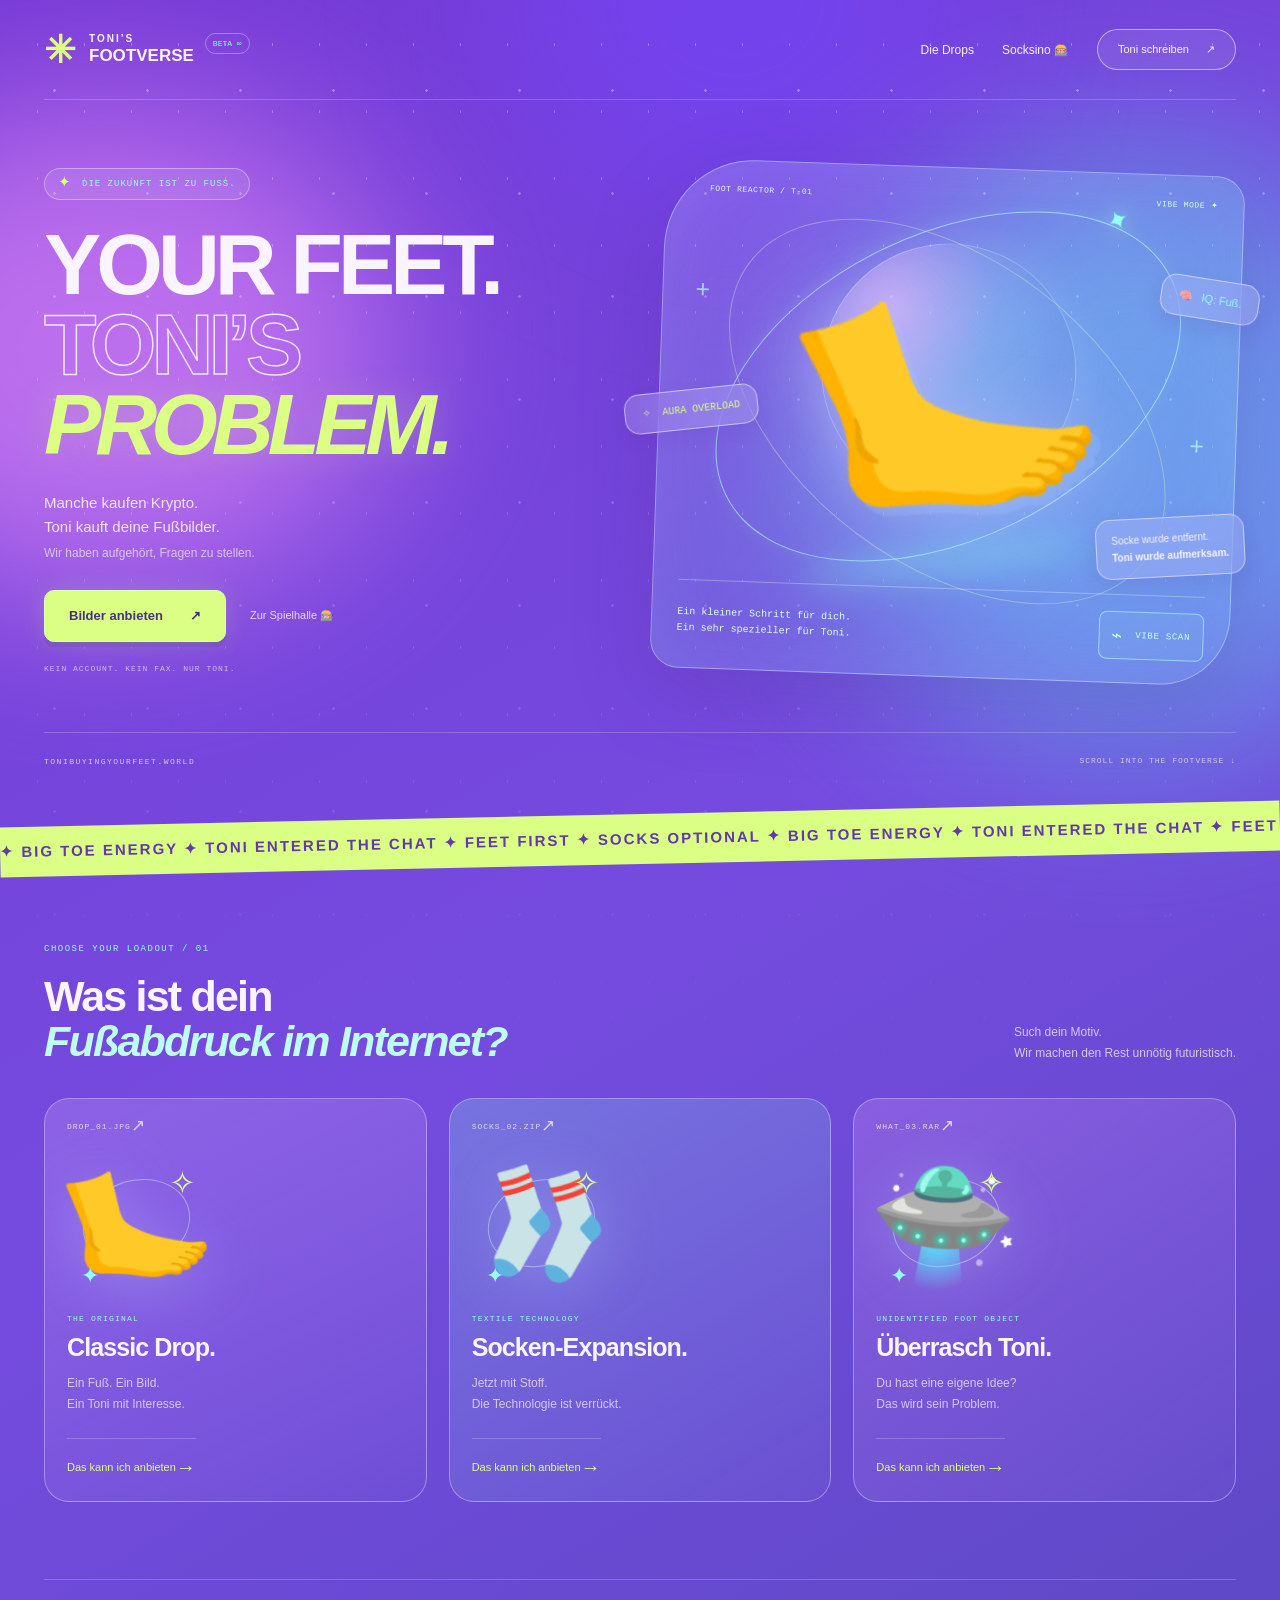
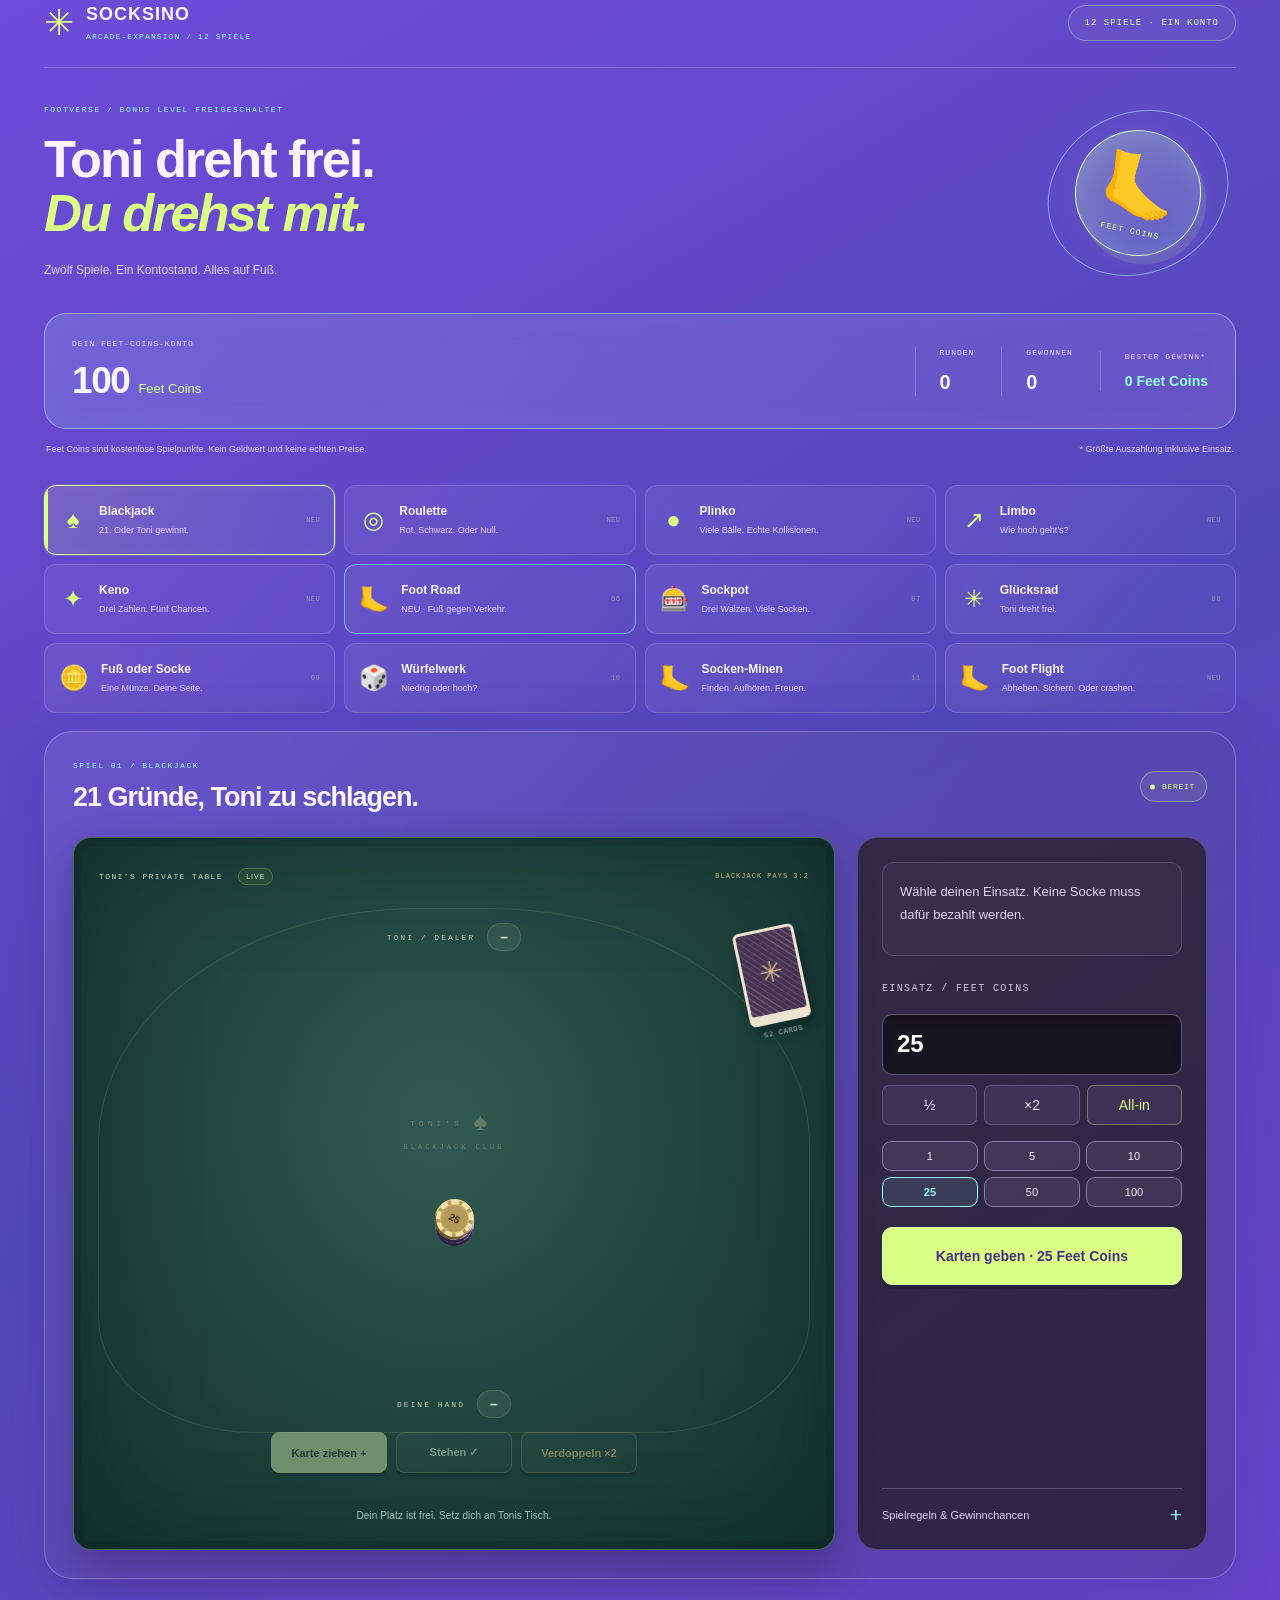
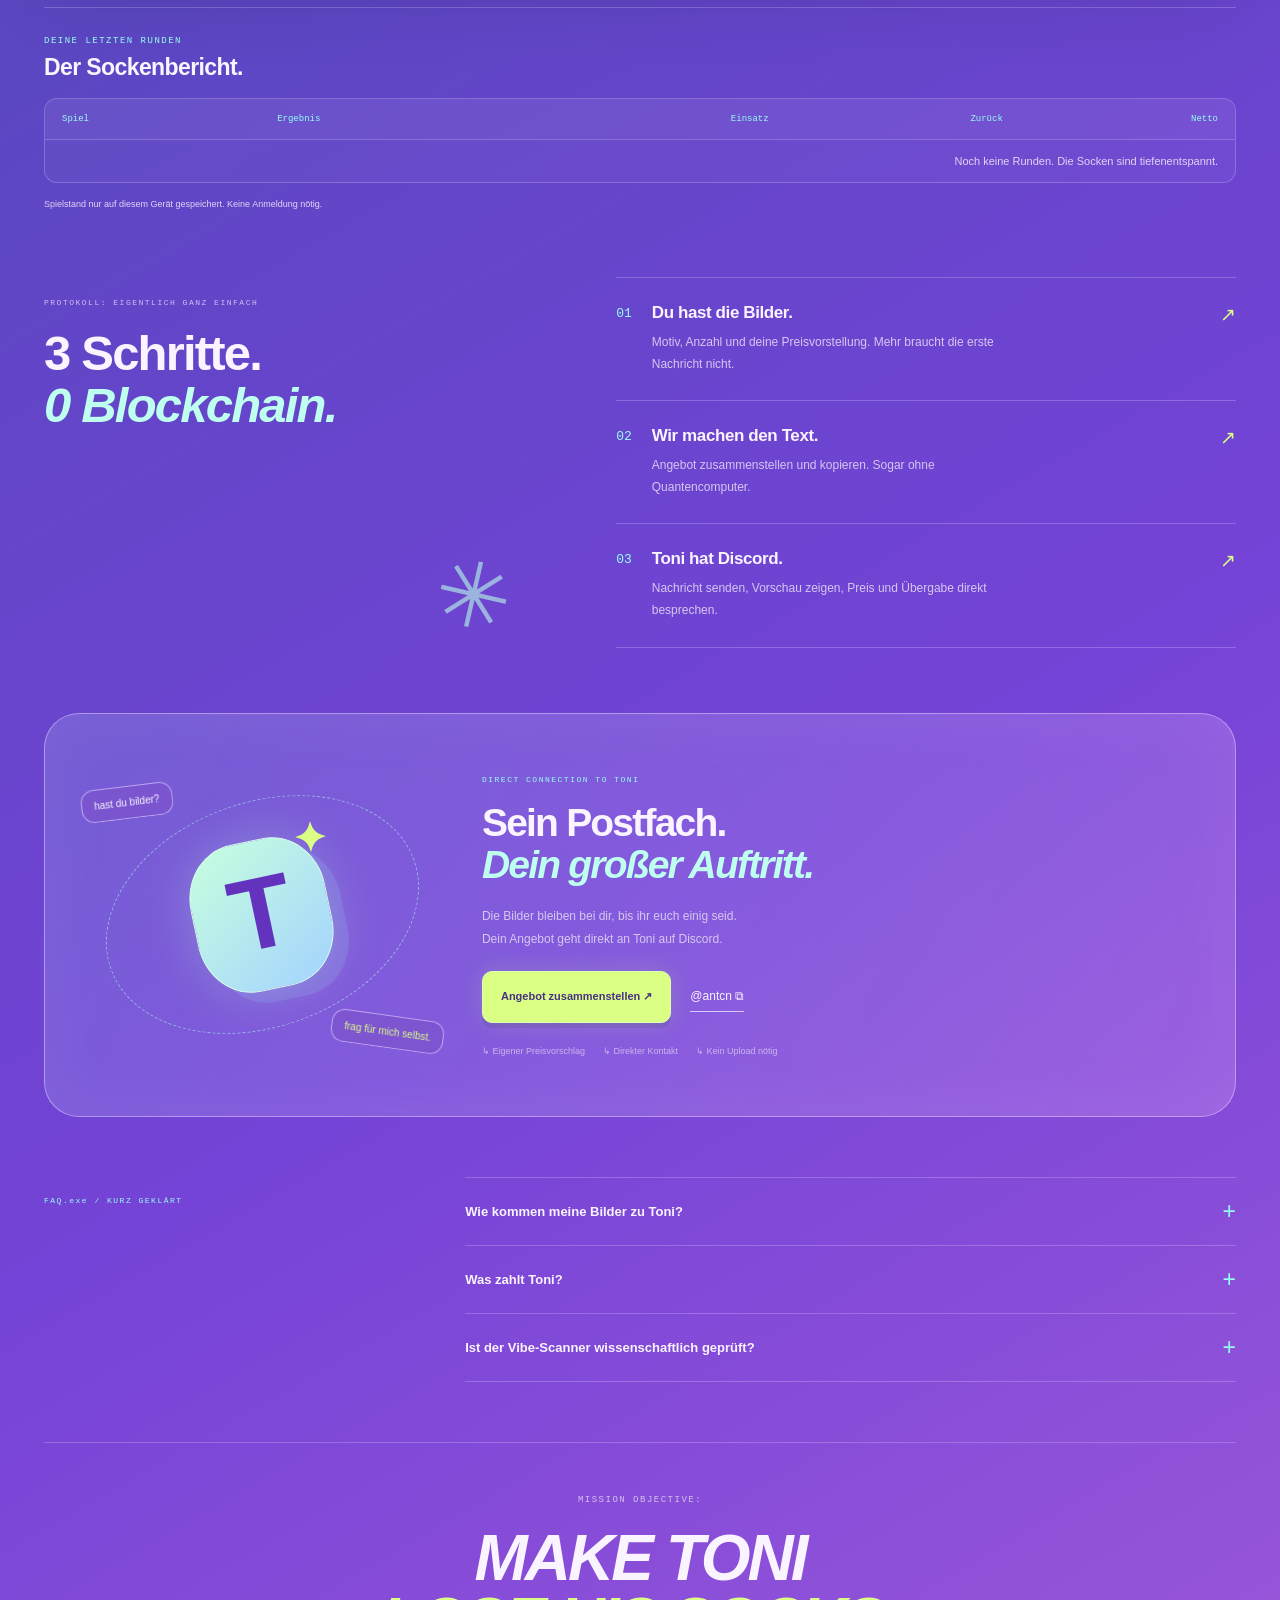
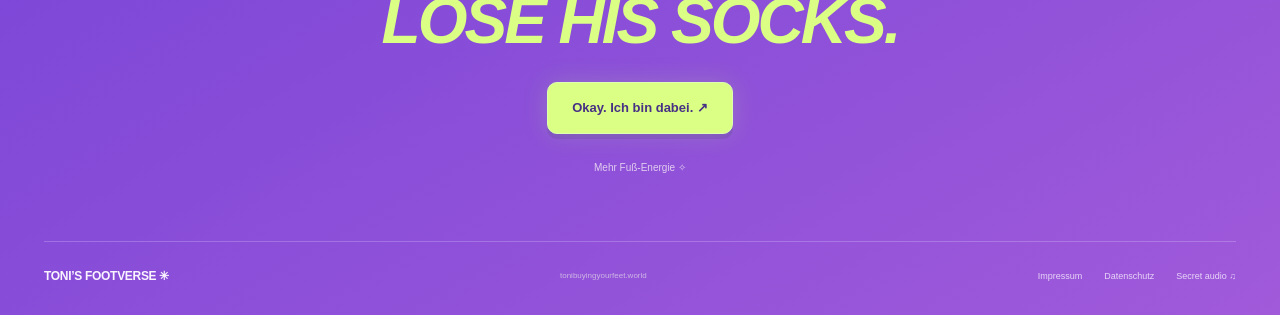
==== commit 82471bd2: "Add files via upload" ====
--- a/index.html
+++ b/index.html
@@ -1,11 +1,11 @@
 <!doctype html>
-<html lang="de" prefix="og: https://ogp.me/ns#"><head><meta charset="utf-8"><meta name="viewport" content="width=device-width,initial-scale=1"><meta name="theme-color" content="#6338e6"><meta name="description" content="Toni kauft deine Fußbilder. Willkommen im Footverse: Motiv wählen, Angebot erstellen und Toni auf Discord schreiben."><title>TONI’S FOOTVERSE — Your feet. Toni’s problem.</title><link rel="icon" href="assets/favicon.svg"><link rel="stylesheet" href="styles.css?v=13"><script src="config.js?v=10" defer></script><script src="script.js?v=22" defer></script>
+<html lang="de" prefix="og: https://ogp.me/ns#"><head><meta charset="utf-8"><meta name="viewport" content="width=device-width,initial-scale=1"><meta name="theme-color" content="#6338e6"><meta name="description" content="Toni kauft deine Fußbilder. Willkommen im Footverse: Motiv wählen, Angebot erstellen und Toni auf Discord schreiben."><title>TONI’S FOOTVERSE — Your feet. Toni’s problem.</title><link rel="icon" href="assets/favicon.svg"><link rel="stylesheet" href="styles.css?v=13"><script src="config.js?v=10" defer></script><script src="script.js?v=23" defer></script>
 <link rel="canonical" href="https://tonibuyingyourfeet.world/">
 <meta property="og:type" content="website">
 <meta property="og:locale" content="de_AT">
 <meta property="og:site_name" content="Toni’s Footverse">
 <meta property="og:title" content="🦶 Toni hat das Internet falsch benutzt.">
-<meta property="og:description" content="Andere kaufen Krypto. Toni kauft Fußbilder. Jetzt mit elf Spielen im Socksino: kostenlose Feet Coins, Socken-Minen und sehr spezielle Lebensentscheidungen.">
+<meta property="og:description" content="Andere kaufen Krypto. Toni kauft Fußbilder. Jetzt mit zwölf Spielen im Socksino: kostenlose Feet Coins, Socken-Minen und sehr spezielle Lebensentscheidungen.">
 <meta property="og:url" content="https://tonibuyingyourfeet.world/">
 <meta property="og:image" content="https://tonibuyingyourfeet.world/assets/footverse-share-v9.png">
 <meta property="og:image:secure_url" content="https://tonibuyingyourfeet.world/assets/footverse-share-v9.png">
@@ -15,9 +15,9 @@
 <meta property="og:image:alt" content="Toni hat das Internet falsch benutzt. Neonfarbene Footverse-Karte mit einem Fuß und den Spielen in Tonis Socksino.">
 <meta name="twitter:card" content="summary_large_image">
 <meta name="twitter:title" content="Toni hat das Internet falsch benutzt.">
-<meta name="twitter:description" content="Fußbilder, Neon und elf Spiele. Toni hatte eindeutig zu viel Internet.">
+<meta name="twitter:description" content="Fußbilder, Neon und zwölf Spiele. Toni hatte eindeutig zu viel Internet.">
 <meta name="twitter:image" content="https://tonibuyingyourfeet.world/assets/footverse-share-v9.png">
-<link rel="stylesheet" href="casino.css?v=22"><script src="arcade-engine.js?v=22" defer></script><script src="reel-motion.js?v=22" defer></script><link rel="stylesheet" href="foot-road.css?v=22"><script src="foot-road.js?v=22" defer></script><link rel="stylesheet" href="blackjack.css?v=22"><script src="blackjack-motion.js?v=22" defer></script><link rel="stylesheet" href="arcade-scenes.css?v=22"><script src="plinko-physics.js?v=22" defer></script><script src="arcade-scenes.js?v=22" defer></script><script src="casino.js?v=22" defer></script></head>
+<link rel="stylesheet" href="casino.css?v=23"><script src="arcade-engine.js?v=23" defer></script><script src="reel-motion.js?v=23" defer></script><link rel="stylesheet" href="foot-road.css?v=23"><script src="foot-road.js?v=23" defer></script><link rel="stylesheet" href="blackjack.css?v=23"><script src="blackjack-motion.js?v=23" defer></script><link rel="stylesheet" href="arcade-scenes.css?v=23"><script src="plinko-physics.js?v=23" defer></script><script src="arcade-scenes.js?v=23" defer></script><script src="live-plinko.js?v=23" defer></script><link rel="stylesheet" href="arcade-upgrade.css?v=23"><script src="casino.js?v=23" defer></script></head>
 <body><a class="skip" href="#main">Zum Inhalt</a><div class="aurora" aria-hidden="true"><i></i><i></i><i></i></div><div class="starfield" aria-hidden="true"></div>
 <header class="nav shell"><a class="logo" href="#" aria-label="Toni’s Footverse Startseite"><span class="logo-symbol" aria-hidden="true">✳</span><span>TONI’S<br><b>FOOTVERSE</b></span><small>BETA ∞</small></a><nav aria-label="Hauptnavigation"><a href="#drops">Die Drops</a><a href="#sockpot">Socksino 🎰</a><button class="pill open-offer" type="button">Toni schreiben <span>↗</span></button></nav></header>
 <main id="main"><section class="hero shell"><div class="hero-copy"><div class="status-chip"><span aria-hidden="true">✦</span> DIE ZUKUNFT IST ZU FUSS.</div><h1>YOUR FEET.<br><span>TONI’S</span><br><em>PROBLEM.</em></h1><p class="hero-text">Manche kaufen Krypto.<br>Toni kauft deine Fußbilder.<br><b>Wir haben aufgehört, Fragen zu stellen.</b></p><div class="hero-buttons"><button class="neon-button open-offer" type="button">Bilder anbieten <span>↗</span></button><a class="ghost-link" href="#sockpot">Zur Spielhalle 🎰</a></div><p class="micro hero-micro">KEIN ACCOUNT. KEIN FAX. NUR TONI.</p></div>
@@ -29,27 +29,28 @@
 <button class="drop-card socks" data-motif="Socken-Expansion" type="button"><span class="drop-code micro">SOCKS_02.ZIP <span>↗</span></span><span class="drop-art" aria-hidden="true"><span class="mini-orbit"></span><span class="drop-emoji">🧦</span><span class="star s1">✧</span><span class="star s2">✦</span></span><span class="drop-text"><small>TEXTILE TECHNOLOGY</small><strong>Socken-Expansion.</strong><span>Jetzt mit Stoff.<br>Die Technologie ist verrückt.</span></span><span class="drop-footer">Das kann ich anbieten <b>→</b></span></button>
 <button class="drop-card mystery" data-motif="Meine eigene Idee" type="button"><span class="drop-code micro">WHAT_03.RAR <span>↗</span></span><span class="drop-art" aria-hidden="true"><span class="mini-orbit"></span><span class="drop-emoji">🛸</span><span class="star s1">✧</span><span class="star s2">✦</span></span><span class="drop-text"><small>UNIDENTIFIED FOOT OBJECT</small><strong>Überrasch Toni.</strong><span>Du hast eine eigene Idee?<br>Das wird sein Problem.</span></span><span class="drop-footer">Das kann ich anbieten <b>→</b></span></button>
 </div></section>
-<section class="arcade-app arcade-embedded shell" id="sockpot" aria-label="Socksino Spielhalle"><div class="arcade-header"><div class="arcade-brand"><span aria-hidden="true">✳</span><b>SOCKSINO<small>ARCADE-EXPANSION / 11 SPIELE</small></b></div><div class="arcade-badge">11 SPIELE · EIN KONTO</div></div><div class="arcade-title"><div><p class="eyebrow">FOOTVERSE / BONUS LEVEL FREIGESCHALTET</p><h2>Toni dreht frei.<br><span>Du drehst mit.</span></h2><p class="arcade-intro">Elf Spiele. Ein Kontostand. Alles auf Fuß.</p></div><div class="feetcoin-emblem" aria-hidden="true"><span>🦶</span><small>FEET COINS</small></div></div>
+<section class="arcade-app arcade-embedded shell" id="sockpot" aria-label="Socksino Spielhalle"><div class="arcade-header"><div class="arcade-brand"><span aria-hidden="true">✳</span><b>SOCKSINO<small>ARCADE-EXPANSION / 12 SPIELE</small></b></div><div class="arcade-badge">12 SPIELE · EIN KONTO</div></div><div class="arcade-title"><div><p class="eyebrow">FOOTVERSE / BONUS LEVEL FREIGESCHALTET</p><h2>Toni dreht frei.<br><span>Du drehst mit.</span></h2><p class="arcade-intro">Zwölf Spiele. Ein Kontostand. Alles auf Fuß.</p></div><div class="feetcoin-emblem" aria-hidden="true"><span>🦶</span><small>FEET COINS</small></div></div>
 <section class="wallet" aria-label="Spielkonto"><div class="balance-block"><span>DEIN FEET-COINS-KONTO</span><strong id="balance">100 <small>Feet Coins</small></strong></div><button type="button" id="refill">+ 100 <small>Nur bei 0 Coins</small></button><div class="wallet-stat"><span>RUNDEN</span><b id="rounds">0</b></div><div class="wallet-stat"><span>GEWONNEN</span><b id="wins">0</b></div><div class="wallet-stat"><span>BESTER GEWINN*</span><b id="best">0 Feet Coins</b></div></section>
 <p class="credit-note">Feet Coins sind kostenlose Spielpunkte. Kein Geldwert und keine echten Preise. <span>* Größte Auszahlung inklusive Einsatz.</span></p>
-<div class="arcade-layout"><nav class="game-nav" aria-label="Spiel auswählen"><button id="sockpot-blackjack" data-game="blackjack" type="button" aria-pressed="false"><span>♠</span><b>Blackjack<small>21. Oder Toni gewinnt.</small></b><i>NEU</i></button><button id="sockpot-roulette" data-game="roulette" type="button" aria-pressed="false"><span>◎</span><b>Roulette<small>Rot. Schwarz. Oder Null.</small></b><i>NEU</i></button><button id="sockpot-plinko" data-game="plinko" type="button" aria-pressed="false"><span>●</span><b>Plinko<small>Ein Ball. Neun Fächer.</small></b><i>NEU</i></button><button id="sockpot-limbo" data-game="limbo" type="button" aria-pressed="false"><span>↗</span><b>Limbo<small>Wie hoch geht’s?</small></b><i>NEU</i></button><button id="sockpot-keno" data-game="keno" type="button" aria-pressed="false"><span>✦</span><b>Keno<small>Drei Zahlen. Fünf Chancen.</small></b><i>NEU</i></button><button id="sockpot-road" data-game="road" type="button" aria-pressed="false"><span>🦶</span><b>Foot Road<small>NEU · Fuß gegen Verkehr.</small></b><i>06</i></button><button id="sockpot-slots" data-game="slots" type="button" aria-pressed="true"><span>🎰</span><b>Sockpot<small>Drei Walzen. Viele Socken.</small></b><i>07</i></button><button id="sockpot-wheel" data-game="wheel" type="button" aria-pressed="false"><span>✳</span><b>Glücksrad<small>Toni dreht frei.</small></b><i>08</i></button><button id="sockpot-coin" data-game="coin" type="button" aria-pressed="false"><span>🪙</span><b>Fuß oder Socke<small>Eine Münze. Deine Seite.</small></b><i>09</i></button><button id="sockpot-dice" data-game="dice" type="button" aria-pressed="false"><span>🎲</span><b>Würfelwerk<small>Niedrig oder hoch?</small></b><i>10</i></button><button id="sockpot-mines" data-game="mines" type="button" aria-pressed="false"><span>💎</span><b>Socken-Minen<small>Finden. Aufhören. Freuen.</small></b><i>11</i></button></nav>
+<div class="arcade-layout"><nav class="game-nav" aria-label="Spiel auswählen"><button id="sockpot-blackjack" data-game="blackjack" type="button" aria-pressed="false"><span>♠</span><b>Blackjack<small>21. Oder Toni gewinnt.</small></b><i>NEU</i></button><button id="sockpot-roulette" data-game="roulette" type="button" aria-pressed="false"><span>◎</span><b>Roulette<small>Rot. Schwarz. Oder Null.</small></b><i>NEU</i></button><button id="sockpot-plinko" data-game="plinko" type="button" aria-pressed="false"><span>●</span><b>Plinko<small>Viele Bälle. Echte Kollisionen.</small></b><i>NEU</i></button><button id="sockpot-limbo" data-game="limbo" type="button" aria-pressed="false"><span>↗</span><b>Limbo<small>Wie hoch geht’s?</small></b><i>NEU</i></button><button id="sockpot-keno" data-game="keno" type="button" aria-pressed="false"><span>✦</span><b>Keno<small>Drei Zahlen. Fünf Chancen.</small></b><i>NEU</i></button><button id="sockpot-road" data-game="road" type="button" aria-pressed="false"><span>🦶</span><b>Foot Road<small>NEU · Fuß gegen Verkehr.</small></b><i>06</i></button><button id="sockpot-slots" data-game="slots" type="button" aria-pressed="true"><span>🎰</span><b>Sockpot<small>Drei Walzen. Viele Socken.</small></b><i>07</i></button><button id="sockpot-wheel" data-game="wheel" type="button" aria-pressed="false"><span>✳</span><b>Glücksrad<small>Toni dreht frei.</small></b><i>08</i></button><button id="sockpot-coin" data-game="coin" type="button" aria-pressed="false"><span>🪙</span><b>Fuß oder Socke<small>Eine Münze. Deine Seite.</small></b><i>09</i></button><button id="sockpot-dice" data-game="dice" type="button" aria-pressed="false"><span>🎲</span><b>Würfelwerk<small>Niedrig oder hoch?</small></b><i>10</i></button><button id="sockpot-mines" data-game="mines" type="button" aria-pressed="false"><span>🦶</span><b>Socken-Minen<small>Finden. Aufhören. Freuen.</small></b><i>11</i></button><button id="sockpot-flight" data-game="flight" type="button" aria-pressed="false"><span>🦶</span><b>Foot Flight<small>Abheben. Sichern. Oder crashen.</small></b><i>NEU</i></button></nav>
 <section class="game-shell" id="game-stage" aria-labelledby="game-title"><header class="game-heading"><div><span class="eyebrow" id="game-number">SPIEL 01 / SOCKPOT</span><h2 id="game-title">Drei Walzen. Ein Sockpot.</h2></div><span class="ready-dot" id="round-state">BEREIT</span></header><p id="active-reminder" hidden><span id="active-text">Eine Runde läuft.</span> <button type="button" id="resume-mines">Runde fortsetzen →</button></p>
 <div class="game-body"><div class="game-visual blackjack-table" id="visual-blackjack" hidden><div class="table-topline"><span>TONI’S PRIVATE TABLE <i>LIVE</i></span><b>BLACKJACK PAYS 3:2</b></div><div class="bj-shoe" aria-hidden="true"><i></i><i></i><i></i><b>✳</b><small>52 CARDS</small></div><div class="hand-label">TONI / DEALER <strong id="dealer-score">?</strong></div><div class="card-hand" id="dealer-hand" aria-label="Dealer-Karten"></div><div class="table-seal">TONI’S<span>♠</span><small>BLACKJACK CLUB</small><div class="bj-result" hidden role="status"><strong></strong><span></span></div></div><div class="bj-chips" aria-hidden="true"></div><div class="card-hand" id="player-hand" aria-label="Deine Karten"></div><div class="hand-label">DEINE HAND <strong id="player-score">0</strong></div><div class="table-actions"><button type="button" id="bj-hit">Karte ziehen +</button><button type="button" id="bj-stand">Stehen ✓</button><button type="button" id="bj-double">Verdoppeln ×2</button></div><p class="visual-caption" id="bj-hint">Näher an 21 als Toni. Ohne darüberzugehen.</p></div>
 <div class="game-visual" id="visual-roulette" hidden><div class="roulette-scene"><div class="roulette-disc" id="roulette-disc"><div class="roulette-pockets" aria-hidden="true"></div></div><b class="roulette-result" id="roulette-number">?</b><div class="roulette-ball-track" aria-hidden="true"><i></i></div><span class="roulette-marker" aria-hidden="true">▾</span></div><div class="roulette-recent" aria-label="Letzte Roulette-Zahlen"></div><div class="picks" role="group" aria-label="Roulette-Farbe"><button type="button" data-pick-game="roulette" data-pick="0" aria-pressed="true">Rot · 2×</button><button type="button" data-pick-game="roulette" data-pick="1" aria-pressed="false">Schwarz · 2×</button><button type="button" data-pick-game="roulette" data-pick="2" aria-pressed="false">Null · 36×</button></div><p class="visual-caption">37 Zahlen. Die Null macht ihr eigenes Ding.</p></div>
 <div class="game-visual" id="visual-plinko" hidden><div class="plinko-status">Ball bereit. Lass ihn fallen.</div><div class="plinko-board" id="plinko-board"><canvas role="img" aria-label="Plinko-Ball über acht Pinreihen" width="540" height="610"></canvas><div class="plinko-bins" id="plinko-bins" aria-label="Auszahlungsfächer"></div></div><p class="visual-caption">Schwerkraft. Echte Abpraller. Dein Landefach zählt.</p></div>
-<div class="game-visual" id="visual-limbo" hidden><div class="limbo-meter"><span>DEIN MULTIPLIKATOR</span><strong id="limbo-number">1,00×</strong><svg class="limbo-chart" viewBox="0 0 500 270" aria-hidden="true"><defs><linearGradient id="limbo-fill" x1="0" y1="0" x2="0" y2="1"><stop stop-color="#dcff89" stop-opacity=".25"/><stop offset="1" stop-color="#dcff89" stop-opacity="0"/></linearGradient></defs><g class="chart-grid"><path d="M44 50H470 M44 100H470 M44 150H470 M44 200H470 M44 250H470 M44 35V250 M130 35V250 M215 35V250 M300 35V250 M385 35V250 M470 35V250"/></g><line id="limbo-target" x1="44" x2="470" y1="90" y2="90"/><text id="limbo-target-label" x="465" y="82">ZIEL 2×</text><path id="limbo-area"/><path id="limbo-curve"/><g id="limbo-rocket"><path class="rocket-flame" d="M-5 12Q0 36 5 12Z"/><path d="M0-19C-9-7-9 7-7 13H7C9 7 9-7 0-19Z" fill="#eaf4dc"/><path d="M-7 2L-14 15L-6 11 M7 2L14 15L6 11" fill="#a1c874"/><circle cy="-3" r="4" fill="#5a9291"/></g></svg><span class="limbo-flight-status">BEREIT ZUM ABHEBEN</span></div><div class="picks" role="group" aria-label="Limbo-Ziel"><button type="button" data-pick-game="limbo" data-pick="2" aria-pressed="true">2×</button><button type="button" data-pick-game="limbo" data-pick="5" aria-pressed="false">5×</button><button type="button" data-pick-game="limbo" data-pick="10" aria-pressed="false">10×</button></div><p class="visual-caption">Ziel wählen. Starten. Hoffen, dass Toni hoch hinauswill.</p></div>
-<div class="game-visual" id="visual-keno" hidden><div class="keno-machine" aria-hidden="true"><div class="keno-globe"><i style="--ball:0">3</i><i style="--ball:1">17</i><i style="--ball:2">8</i><i style="--ball:3">11</i><i style="--ball:4">4</i><i style="--ball:5">20</i><i style="--ball:6">9</i><i style="--ball:7">6</i></div><div class="keno-draw"><span>–</span><span>–</span><span>–</span><span>–</span><span>–</span></div></div><p class="keno-draw-label">DIE NÄCHSTEN FÜNF ZAHLEN</p><div class="keno-top"><span>WÄHLE 3 AUS 20</span><strong id="keno-count">0 / 3</strong></div><div class="keno-grid" id="keno-grid" aria-label="Keno-Zahlen"></div><div class="keno-payouts"><span>1 Treffer <b>1×</b></span><span>2 Treffer <b>4×</b></span><span>3 Treffer <b>40×</b></span></div><p class="visual-caption">Fünf Zahlen werden gezogen. Drei davon gehören vielleicht dir.</p></div>
-<div class="game-visual" id="visual-slots"><div class="slots-marquee">SOCKPOT <span>✦</span><small>TONI’S ORIGINAL · EST. JUST NOW</small></div><div class="slot-light-row" aria-hidden="true"><i></i><i></i><i></i><i></i><i></i><i></i><i></i><i></i><i></i><i></i><i></i><i></i></div><div class="reels" role="group" aria-label="Drei Walzen"><div class="reel" role="img"><span>🦶</span></div><div class="reel" role="img"><span>🧦</span></div><div class="reel" role="img"><span>💎</span></div></div><div class="slots-meter">PAAR 2× / DREIER BIS 15×</div><div class="slot-paytable"><span>💎 <b>15×</b></span><span>🦶 <b>10×</b></span><span>🛸 <b>6×</b></span><span>🧦 <b>5×</b></span><span>🍀 <b>4×</b></span></div><p class="visual-caption">Drei gleiche oder ein Paar. Die Socke entscheidet.</p></div>
+<div class="game-visual" id="visual-flight" hidden><div class="scene-heading"><span>FOOT FLIGHT / AIR CLUB</span><b>DEIN TIMING. DEIN AUSSTIEG.</b></div><div class="flight-readout"><span id="flight-status">BEREIT ZUM ABHEBEN</span><strong id="flight-factor">1,00×</strong><small id="flight-value">Starte deinen Flug.</small></div><svg class="flight-chart" viewBox="0 0 540 300" aria-label="Flugbahn des Fußes"><defs><linearGradient id="flight-fill" x2="0" y2="1"><stop stop-color="#dcff89" stop-opacity=".3"/><stop offset="1" stop-color="#dcff89" stop-opacity="0"/></linearGradient></defs><path class="flight-grid" d="M30 50H510 M30 110H510 M30 170H510 M30 230H510 M30 290H510 M110 30V290 M210 30V290 M310 30V290 M410 30V290"/><path id="flight-area"/><path id="flight-path"/><g id="flying-foot"><ellipse cx="-14" cy="10" rx="30" ry="7" fill="#dcff8955"/><text x="-23" y="14" font-size="46">🦶</text></g></svg><button class="play-button collect" id="flight-cashout" type="button" disabled>Feet Coins sichern</button><p class="visual-caption">Der Multiplikator steigt. Sichere deine Coins vor dem Absturz.</p></div>
+<div class="game-visual" id="visual-limbo" hidden><div class="limbo-meter"><span>DEIN MULTIPLIKATOR</span><strong id="limbo-number">1,00×</strong><svg class="limbo-chart" viewBox="0 0 500 270" aria-hidden="true"><defs><linearGradient id="limbo-fill" x1="0" y1="0" x2="0" y2="1"><stop stop-color="#dcff89" stop-opacity=".25"/><stop offset="1" stop-color="#dcff89" stop-opacity="0"/></linearGradient></defs><g class="chart-grid"><path d="M44 50H470 M44 100H470 M44 150H470 M44 200H470 M44 250H470 M44 35V250 M130 35V250 M215 35V250 M300 35V250 M385 35V250 M470 35V250"/></g><line id="limbo-target" x1="44" x2="470" y1="90" y2="90"/><text id="limbo-target-label" x="465" y="82">ZIEL 2×</text><path id="limbo-area"/><path id="limbo-curve"/><g id="limbo-rocket"><text x="-20" y="12" font-size="40">🦶</text></g></svg><span class="limbo-flight-status">BEREIT ZUM ABHEBEN</span></div><div class="picks" role="group" aria-label="Limbo-Ziel"><button type="button" data-pick-game="limbo" data-pick="2" aria-pressed="true">2×</button><button type="button" data-pick-game="limbo" data-pick="5" aria-pressed="false">5×</button><button type="button" data-pick-game="limbo" data-pick="10" aria-pressed="false">10×</button></div><p class="visual-caption">Ziel wählen. Starten. Hoffen, dass Toni hoch hinauswill.</p></div>
+<div class="game-visual" id="visual-keno" hidden><div class="keno-machine" aria-hidden="true"><div class="keno-globe"><i style="--ball:0">3</i><i style="--ball:1">17</i><i style="--ball:2">8</i><i style="--ball:3">11</i><i style="--ball:4">4</i><i style="--ball:5">20</i><i style="--ball:6">9</i><i style="--ball:7">6</i></div><div class="keno-draw"><span>–</span><span>–</span><span>–</span><span>–</span><span>–</span></div></div><p class="keno-draw-label">DIE NÄCHSTEN FÜNF ZAHLEN</p><div class="keno-legend"><span>● Deine Auswahl</span><span>● Gezogene Zahl</span><span>✓ Treffer</span></div><div class="keno-top"><span>WÄHLE 3 AUS 20</span><strong id="keno-count">0 / 3</strong></div><div class="keno-grid" id="keno-grid" aria-label="Keno-Zahlen"></div><div class="keno-payouts"><span>1 Treffer <b>1×</b></span><span>2 Treffer <b>4×</b></span><span>3 Treffer <b>40×</b></span></div><p class="visual-caption">Fünf Zahlen werden gezogen. Drei davon gehören vielleicht dir.</p></div>
+<div class="game-visual" id="visual-slots"><div class="slots-marquee">SOCKPOT <span>✦</span><small>TONI’S ORIGINAL · EST. JUST NOW</small></div><div class="slot-light-row" aria-hidden="true"><i></i><i></i><i></i><i></i><i></i><i></i><i></i><i></i><i></i><i></i><i></i><i></i></div><div class="reels" role="group" aria-label="Drei Walzen"><div class="reel" role="img"><span>🦶</span></div><div class="reel" role="img"><span>🧦</span></div><div class="reel" role="img"><span>💎</span></div></div><div class="slots-meter">PAAR 2× / DREIER BIS 15×</div><div class="slot-paytable"><span>🦶 <b>15×</b></span><span>💎 <b>10×</b></span><span>🛸 <b>6×</b></span><span>🧦 <b>5×</b></span><span>🍀 <b>4×</b></span></div><p class="visual-caption">Drei gleiche oder ein Paar. Die Socke entscheidet.</p></div>
 <div class="game-visual" id="visual-wheel" hidden><div class="wheel-wrap"><div class="wheel-bulbs" aria-hidden="true"></div><span class="wheel-pointer" aria-hidden="true"></span><div id="wheel" class="wheel"><span style="--i:0">0×</span><span style="--i:1">2×</span><span style="--i:2">0×</span><span style="--i:3">3×</span><span style="--i:4">0×</span><span style="--i:5">2×</span><span style="--i:6">0×</span><span style="--i:7">5×</span><b>t.</b></div></div><div class="wheel-readout">DEIN GLÜCK WARTET</div><p class="visual-caption">Acht Felder. Gleiche Chance. Ungleiche Sockenschicksale.</p></div>
 <div class="game-visual" id="visual-coin" hidden><div class="coin-scene"><div id="coin" class="coin" role="img" aria-label="Münze zeigt Fuß"><div class="coin-face coin-front" aria-hidden="true"><span>🦶</span><small>FEET FIRST</small></div><div class="coin-face coin-back" aria-hidden="true"><span>🧦</span><small>SOCKS OPTIONAL</small></div></div><span class="coin-shadow"></span></div><div class="coin-readout">BEREIT ZUM WURF</div><div class="picks" role="group" aria-label="Münzseite wählen"><button type="button" data-pick-game="coin" data-pick="0" aria-pressed="true">🦶 Fuß</button><button type="button" data-pick-game="coin" data-pick="1" aria-pressed="false">🧦 Socke</button></div><p class="visual-caption">Richtig geraten? Doppelte Punkte zurück.</p></div>
 <div class="game-visual" id="visual-dice" hidden><div class="dice-scene"><div id="die" class="die" role="img" aria-label="Würfel zeigt 1"><div class="die-face face-1" aria-hidden="true"><span>⚀</span></div><div class="die-face face-2" aria-hidden="true"><span>⚁</span></div><div class="die-face face-3" aria-hidden="true"><span>⚂</span></div><div class="die-face face-4" aria-hidden="true"><span>⚃</span></div><div class="die-face face-5" aria-hidden="true"><span>⚄</span></div><div class="die-face face-6" aria-hidden="true"><span>⚅</span></div></div><span class="dice-shadow"></span></div><div class="dice-readout">DEIN WURF WARTET</div><div class="picks" role="group" aria-label="Würfelbereich wählen"><button type="button" data-pick-game="dice" data-pick="0" aria-pressed="true">1 – 3 · Niedrig</button><button type="button" data-pick-game="dice" data-pick="1" aria-pressed="false">4 – 6 · Hoch</button></div><p class="visual-caption">Die Hälfte der Zahlen. Die volle Aufmerksamkeit.</p></div>
-<div class="game-visual" id="visual-mines" hidden><div class="mine-status"><span>2 SOCKEN / 7 DIAMANTEN</span><strong id="mine-value">Noch keine Runde</strong></div><div class="mine-progress" aria-label="Sieben mögliche Diamanten"><i>◆</i><i>◆</i><i>◆</i><i>◆</i><i>◆</i><i>◆</i><i>◆</i></div><div class="mine-grid" role="group" aria-label="Neun Felder im Minenspiel"></div><p class="visual-caption" id="mine-hint">Runde starten, Diamanten öffnen und rechtzeitig Feet Coins sichern.</p></div>
+<div class="game-visual" id="visual-mines" hidden><div class="mine-status"><span>2 SOCKEN / 7 FÜSSE</span><strong id="mine-value">Noch keine Runde</strong></div><div class="mine-progress" aria-label="Sieben mögliche Füße"><i>🦶</i><i>🦶</i><i>🦶</i><i>🦶</i><i>🦶</i><i>🦶</i><i>🦶</i></div><div class="mine-grid" role="group" aria-label="Neun Felder im Minenspiel"></div><p class="visual-caption" id="mine-hint">Runde starten, Füße öffnen und rechtzeitig Feet Coins sichern.</p></div>
 <div class="game-visual" id="visual-road" hidden>
 <div class="road-dashboard"><div><small>DEIN MULTIPLIKATOR</small><strong id="road-multiplier">1,00×</strong></div><div><small>DEIN FUSSWEG</small><strong id="road-progress">Start · Spur 0</strong></div><div><small>RISIKO NÄCHSTE SPUR</small><strong id="road-risk">18,0 %</strong><span class="road-risk-meter"><i id="road-risk-fill"></i></span></div></div>
 <div class="road-viewport" role="img" aria-label="Fuß am Start einer endlosen Straße"><div class="road-world" aria-hidden="true"><div class="road-track"></div><div class="road-foot"><span class="road-toe">🦶</span><span class="road-impact" hidden>AUTSCH!</span></div></div></div>
 <p class="road-caption"><span id="road-next">Setze Feet Coins und starte deinen Fußweg.</span><b id="road-value">Noch keine Runde</b></p></div>
 <div class="game-panel"><div class="result-bar" id="result" role="status" aria-live="polite">Wähle deinen Einsatz. Die erste Socke wartet.</div>
-<div class="bet-controls"><div class="bet-group"><span>EINSATZ / FEET COINS</span><div role="group" aria-label="Einsatz wählen"><button type="button" data-bet="1" aria-pressed="false">1</button><button type="button" data-bet="5" aria-pressed="false">5</button><button type="button" data-bet="10" aria-pressed="false">10</button><button type="button" data-bet="25" aria-pressed="true">25</button><button type="button" data-bet="50" aria-pressed="false">50</button><button type="button" data-bet="100" aria-pressed="false">100</button></div></div><button type="button" class="play-button" id="road-step" hidden>Nächste Spur →</button><button type="button" class="play-button" id="play">Drehen · 25 Feet Coins <span>↗</span></button><button type="button" class="play-button collect" id="collect" hidden>Feet Coins sichern</button></div><button type="button" class="cancel-mine" id="cancel-mine" hidden>Runde abbrechen · Einsatz geht verloren</button>
+<div class="bet-controls"><div class="bet-group"><label for="bet-input">EINSATZ / FEET COINS</label><input id="bet-input" type="number" min="1" max="1000000000" step="1" value="25" inputmode="numeric"><div class="stake-tools" role="group" aria-label="Einsatz anpassen"><button type="button" data-stake="half">½</button><button type="button" data-stake="double">×2</button><button type="button" data-stake="all">All-in</button></div><div role="group" aria-label="Einsatz wählen"><button type="button" data-bet="1" aria-pressed="false">1</button><button type="button" data-bet="5" aria-pressed="false">5</button><button type="button" data-bet="10" aria-pressed="false">10</button><button type="button" data-bet="25" aria-pressed="true">25</button><button type="button" data-bet="50" aria-pressed="false">50</button><button type="button" data-bet="100" aria-pressed="false">100</button></div></div><button type="button" class="play-button" id="road-step" hidden>Nächste Spur →</button><button type="button" class="play-button" id="play">Drehen · 25 Feet Coins <span>↗</span></button><button type="button" class="play-button collect" id="collect" hidden>Feet Coins sichern</button></div><button type="button" class="cancel-mine" id="cancel-mine" hidden>Runde abbrechen · Einsatz geht verloren</button>
 <details class="rules"><summary>Spielregeln &amp; Gewinnchancen <span>+</span></summary><div id="rules-content"></div></details></div></div></section></div>
 <section class="history"><header><div><p class="eyebrow">DEINE LETZTEN RUNDEN</p><h2>Der Sockenbericht.</h2></div></header><div class="history-table"><table><thead><tr><th>Spiel</th><th>Ergebnis</th><th>Einsatz</th><th>Zurück</th><th>Netto</th></tr></thead><tbody id="history-rows"><tr><td colspan="5">Hier stehen bald deine Runden.</td></tr></tbody></table></div><p class="storage-note" id="storage-note">Der Spielstand wird nur auf diesem Gerät gespeichert.</p></section>
 </section><section class="connection shell"><div class="connection-heading"><p class="micro">PROTOKOLL: EIGENTLICH GANZ EINFACH</p><h2>3 Schritte.<br><em>0 Blockchain.</em></h2><span class="huge-spark" aria-hidden="true">✳</span></div><div class="connection-steps"><article><span class="step-index">01</span><div><h3>Du hast die Bilder.</h3><p>Motiv, Anzahl und deine Preisvorstellung. Mehr braucht die erste Nachricht nicht.</p></div><span aria-hidden="true">↗</span></article><article><span class="step-index">02</span><div><h3>Wir machen den Text.</h3><p>Angebot zusammenstellen und kopieren. Sogar ohne Quantencomputer.</p></div><span aria-hidden="true">↗</span></article><article><span class="step-index">03</span><div><h3>Toni hat Discord.</h3><p>Nachricht senden, Vorschau zeigen, Preis und Übergabe direkt besprechen.</p></div><span aria-hidden="true">↗</span></article></div></section>
--- a/arcade-upgrade.css
+++ b/arcade-upgrade.css
@@ -0,0 +1,61 @@
+/* Footverse 23: readable controls and tactile game stages. */
+.arcade-app .bet-group{width:100%;display:flex;flex-direction:column;gap:10px}
+.arcade-app .bet-group label{font:10px/1.5 'Courier New',monospace;letter-spacing:1.4px;color:#d2c7df}
+.arcade-app #bet-input{box-sizing:border-box;width:100%;min-width:0;background:#171421;border:1px solid #b3a1ca77;border-radius:10px;padding:15px 14px;color:#fff;font:700 24px/1.2 Arial,sans-serif;box-shadow:inset 0 3px 12px #0003}
+.arcade-app #bet-input:focus{outline:2px solid #dcff89;outline-offset:3px}
+.arcade-app .bet-group .stake-tools{display:grid;grid-template-columns:repeat(3,1fr);gap:7px;margin-bottom:6px}
+.arcade-app .stake-tools button{padding:11px 8px;font-size:14px;border-radius:7px;background:#c4abe817;border:1px solid #c4abe844;color:#efe7fc}
+.arcade-app .stake-tools button:last-child{color:#dcff89;border-color:#dcff8955}
+.arcade-app .stake-tools button:hover:enabled{background:#dcff8925;border-color:#dcff89}
+.arcade-app .bet-group>div:last-child{display:grid;grid-template-columns:repeat(3,1fr);gap:6px}
+.arcade-app .bet-group>div:last-child button{width:auto;font-size:11px;padding:8px}
+.arcade-app #visual-roulette{background:radial-gradient(ellipse at 50% 40%,#255249,#102b28 75%);min-height:680px}
+.arcade-app .roulette-scene{width:400px;height:400px;flex-shrink:0;margin:28px 0 20px;isolation:isolate}
+.arcade-app .roulette-disc{inset:0;border:14px solid #947247;box-shadow:inset 0 0 0 2px #f3dcb0,0 0 0 3px #322416,0 0 0 7px #b99a65,0 0 0 12px #4c3126,0 12px 0 12px #211d17,0 20px 35px #0008}
+.arcade-app .roulette-disc:before{inset:18%;border:9px solid #a78a5b;background:repeating-conic-gradient(#634739 0deg 15deg,#5b4033 15deg 30deg);box-shadow:0 0 0 2px #221e19,inset 0 0 0 3px #d1b682,inset 0 0 45px #0009}
+.arcade-app .roulette-disc:after{content:'';position:absolute;inset:34%;border:2px solid #ecd4a0;border-radius:50%;background:radial-gradient(circle at 35% 25%,#ead8af,#967548 35%,#493825 75%);box-shadow:0 5px 15px #0009,inset 0 0 0 7px #d0b27544}
+.arcade-app .roulette-pocket{font:700 12px/1 Arial,sans-serif;color:#fff6df;text-shadow:0 1px 2px #000;transform:rotate(var(--pocket-angle)) translateY(-167px)!important}
+.arcade-app .roulette-result{z-index:4;font:700 48px/1 Georgia,serif;color:#fff2cf;filter:drop-shadow(0 2px 2px #0008)}
+.arcade-app .roulette-ball-track{z-index:5;pointer-events:none}
+.arcade-app .roulette-marker{z-index:6}
+.arcade-app #visual-roulette .picks{width:100%;max-width:430px;display:grid;grid-template-columns:1fr 1fr 1fr;gap:10px;margin-top:12px}
+.arcade-app #visual-roulette .picks button{min-height:56px;font-size:13px;font-weight:700;border-width:2px;box-shadow:inset 0 0 0 3px #fff1,0 4px 0 #0004}
+.arcade-app #visual-roulette [data-pick="0"]{background:#9c304b;color:#fff}
+.arcade-app #visual-roulette [data-pick="1"]{background:#171e25;color:#fff}
+.arcade-app #visual-roulette [data-pick="2"]{background:#23674f;color:#fff}
+.arcade-app #visual-roulette .picks [aria-pressed=true]{border-color:#f4d595;box-shadow:0 0 0 3px #f4d59533,0 4px 0 #0004}
+.arcade-app #visual-keno{min-height:720px;padding-left:32px;padding-right:32px}
+.arcade-app .keno-grid{max-width:520px;gap:10px;width:100%}
+.arcade-app #keno-grid button{position:relative;min-height:62px;font:700 22px/1 Arial,sans-serif;background:#172737;border:2px solid #8ba6bb55;color:#f2f5ff;border-radius:12px;box-shadow:inset 0 -4px 0 #0003;opacity:1}
+.arcade-app #keno-grid button.selected{background:#7752b5;border-color:#d4b9ff;color:white;box-shadow:0 0 0 2px #bb91fd33,inset 0 -4px 0 #0002}
+.arcade-app #keno-grid button.drawn{border-color:#f1ce8c;background:#715733;color:#fff0cf}
+.arcade-app #keno-grid button.matched{background:#dcff89;border-color:#efffc5;color:#193125;box-shadow:0 0 20px #dcff8933}
+.arcade-app #keno-grid button.matched:after{content:'✓';position:absolute;right:5px;top:4px;font-size:11px}
+.arcade-app .keno-legend{display:flex;gap:18px;justify-content:center;margin:14px 0 20px;font:11px Arial,sans-serif;color:#d4b9ff}
+.arcade-app .keno-legend span:nth-child(2){color:#f1ce8c}.arcade-app .keno-legend span:nth-child(3){color:#dcff89}
+.arcade-app .keno-draw>span{width:46px;height:46px;font-size:19px;flex-shrink:0}
+.arcade-app .keno-draw-label{font-size:12px}.arcade-app .keno-payouts{font-size:12px;margin-top:20px}
+.arcade-app #visual-flight{background:radial-gradient(ellipse at 70% 35%,#28465a,#111e31 75%);min-height:640px;overflow:hidden}
+.arcade-app .flight-readout{width:100%;text-align:center;position:relative;z-index:2}
+.arcade-app .flight-readout>span{display:block;color:#aec9d9;font:10px 'Courier New',monospace;letter-spacing:2px}
+.arcade-app .flight-readout strong{display:block;font:700 66px/1.35 Arial,sans-serif;color:#dcff89;letter-spacing:-3px;font-variant-numeric:tabular-nums}
+.arcade-app .flight-readout small{font:12px Arial,sans-serif;color:#cfdfce}
+.arcade-app .flight-chart{width:100%;overflow:visible;margin:0 0 16px}
+.arcade-app .flight-grid{fill:none;stroke:#b3d8ed14;stroke-width:1}
+.arcade-app #flight-area{fill:url(#flight-fill)}.arcade-app #flight-path{fill:none;stroke:#dcff89;stroke-width:3;filter:drop-shadow(0 0 5px #dcff8988)}
+.arcade-app #flying-foot{filter:drop-shadow(0 0 12px #dcff8933)}
+.arcade-app #flight-cashout{width:80%;min-height:52px;font-size:14px}
+.arcade-app #visual-flight[data-status=crashed] .flight-readout strong{color:#ff8da8}
+.arcade-app #visual-flight[data-status=crashed] #flight-path{stroke:#ff8da8}
+.arcade-app #visual-flight[data-status=crashed] #flying-foot{transition:transform .6s ease-in,opacity .8s;opacity:.4}
+.arcade-app #visual-flight[data-status=secured] .flight-readout{animation:secured-pulse .6s ease-out}
+@keyframes secured-pulse{50%{transform:scale(1.07);filter:brightness(1.3)}}
+.arcade-app #visual-dice{background:radial-gradient(ellipse at center,#285049,#122c2b 80%)}
+.arcade-app .dice-scene{border:2px solid #b8aa7855;border-radius:40%;background:radial-gradient(ellipse,#294b3e,#172e28);box-shadow:inset 0 0 0 7px #e1c7910a,inset 0 0 35px #04140c99,0 18px 30px #0003}
+.arcade-app .dice-readout{font-size:15px;letter-spacing:2px;color:#e6dfbb}
+.arcade-app .mine-progress>i{font-style:normal;font-size:16px}.arcade-app .mine-progress>i:not(.lit){filter:grayscale(1);opacity:.35}
+.arcade-app .road-dashboard{box-shadow:inset 0 1px 0 #ffffff12,0 8px 22px #0003}
+.arcade-app .road-dashboard strong{font-variant-numeric:tabular-nums}
+.arcade-app #road-step{border:1px solid #e7ffc8;box-shadow:0 5px 0 #607c3155,0 0 25px #dcff8912}
+@media(max-width:700px){.arcade-app .roulette-scene{transform:scale(.78);margin:-12px -42px}.arcade-app .keno-legend{gap:9px;font-size:9px}.arcade-app #keno-grid button{min-height:46px;font-size:18px}}
+@media(prefers-reduced-motion:reduce){.arcade-app #visual-flight *{animation:none!important;transition:none!important}}
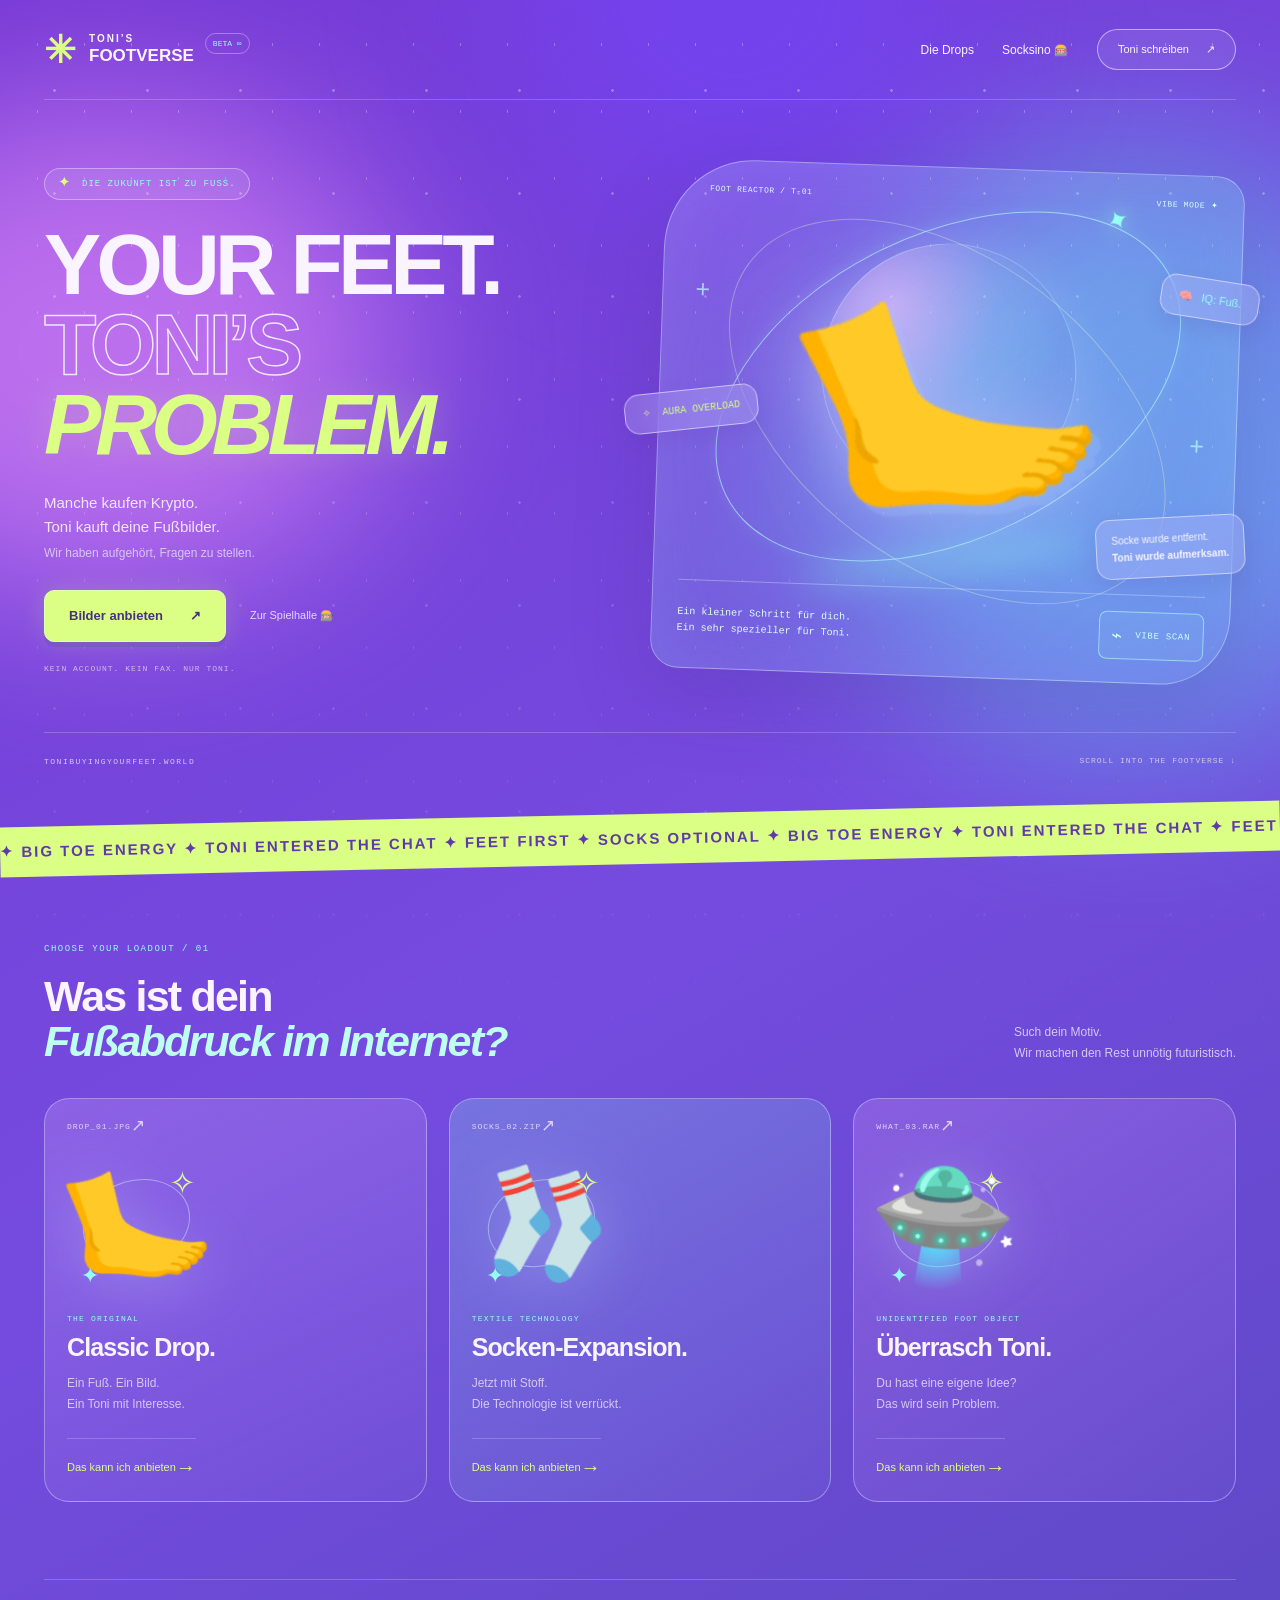
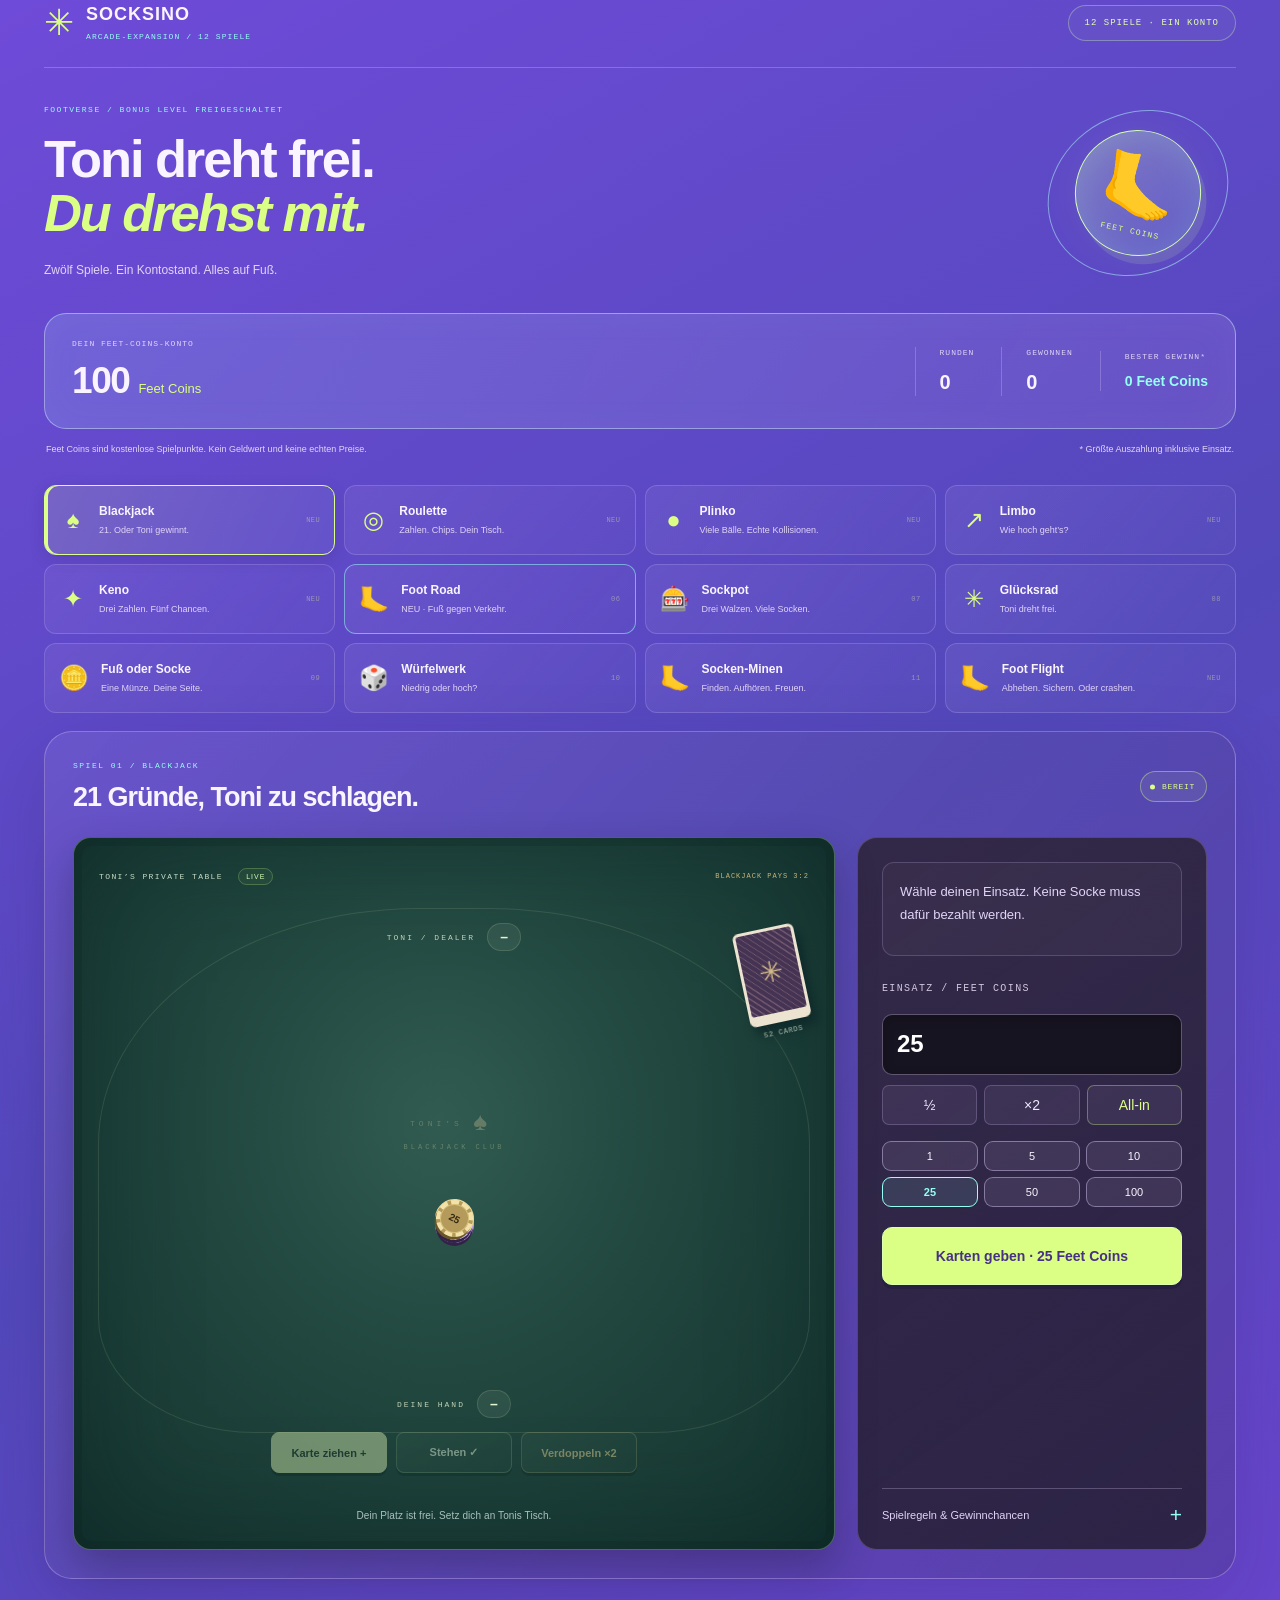
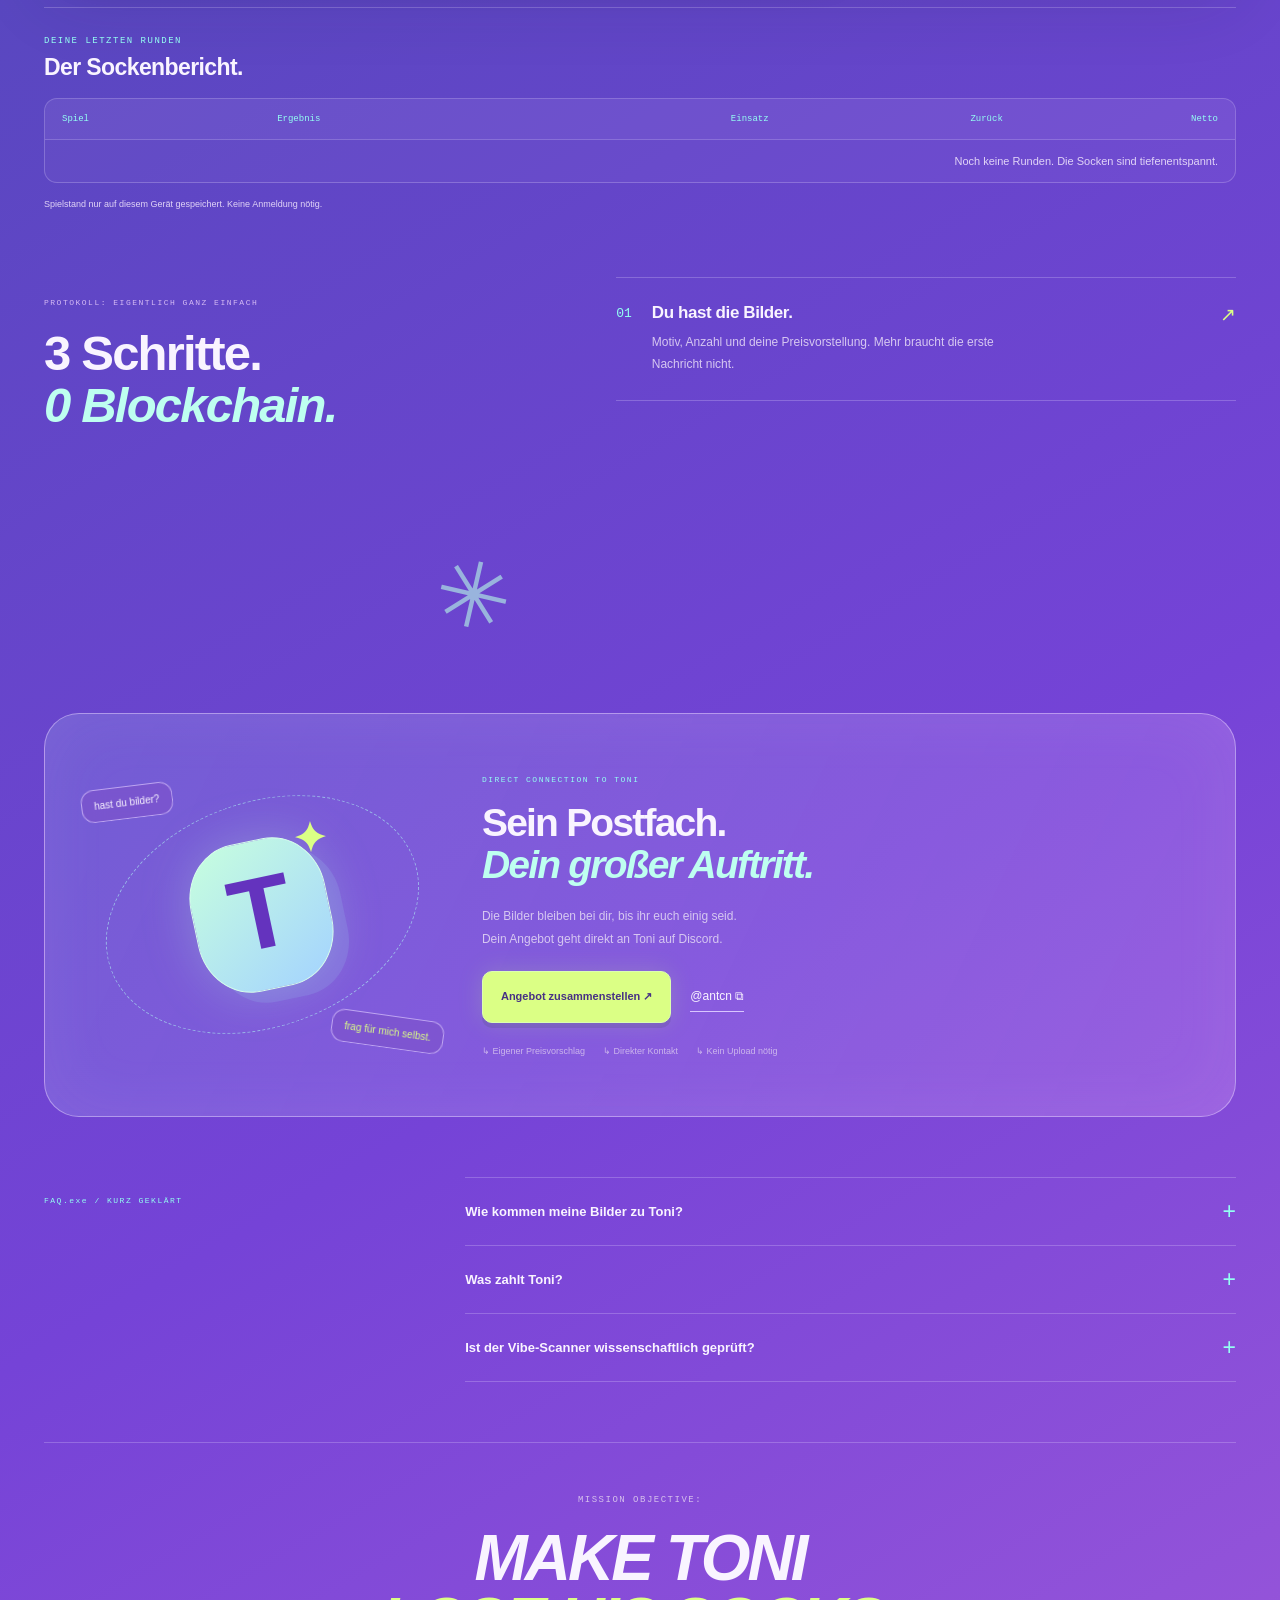
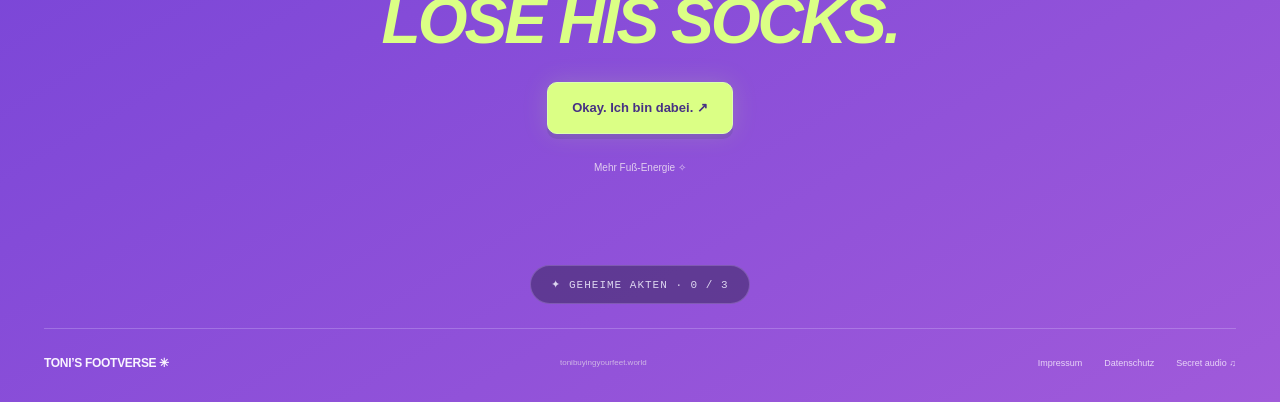
==== commit a8d3b702: "Add files via upload" ====
--- a/index.html
+++ b/index.html
@@ -1,5 +1,5 @@
 <!doctype html>
-<html lang="de" prefix="og: https://ogp.me/ns#"><head><meta charset="utf-8"><meta name="viewport" content="width=device-width,initial-scale=1"><meta name="theme-color" content="#6338e6"><meta name="description" content="Toni kauft deine Fußbilder. Willkommen im Footverse: Motiv wählen, Angebot erstellen und Toni auf Discord schreiben."><title>TONI’S FOOTVERSE — Your feet. Toni’s problem.</title><link rel="icon" href="assets/favicon.svg"><link rel="stylesheet" href="styles.css?v=13"><script src="config.js?v=10" defer></script><script src="script.js?v=23" defer></script>
+<html lang="de" prefix="og: https://ogp.me/ns#"><head><meta charset="utf-8"><meta name="viewport" content="width=device-width,initial-scale=1"><meta name="theme-color" content="#6338e6"><meta name="description" content="Toni kauft deine Fußbilder. Willkommen im Footverse: Motiv wählen, Angebot erstellen und Toni auf Discord schreiben."><title>TONI’S FOOTVERSE — Your feet. Toni’s problem.</title><link rel="icon" href="assets/favicon.svg"><link rel="stylesheet" href="styles.css?v=25"><script src="config.js?v=10" defer></script><script src="script.js?v=25" defer></script>
 <link rel="canonical" href="https://tonibuyingyourfeet.world/">
 <meta property="og:type" content="website">
 <meta property="og:locale" content="de_AT">
@@ -17,7 +17,7 @@
 <meta name="twitter:title" content="Toni hat das Internet falsch benutzt.">
 <meta name="twitter:description" content="Fußbilder, Neon und zwölf Spiele. Toni hatte eindeutig zu viel Internet.">
 <meta name="twitter:image" content="https://tonibuyingyourfeet.world/assets/footverse-share-v9.png">
-<link rel="stylesheet" href="casino.css?v=23"><script src="arcade-engine.js?v=23" defer></script><script src="reel-motion.js?v=23" defer></script><link rel="stylesheet" href="foot-road.css?v=23"><script src="foot-road.js?v=23" defer></script><link rel="stylesheet" href="blackjack.css?v=23"><script src="blackjack-motion.js?v=23" defer></script><link rel="stylesheet" href="arcade-scenes.css?v=23"><script src="plinko-physics.js?v=23" defer></script><script src="arcade-scenes.js?v=23" defer></script><script src="live-plinko.js?v=23" defer></script><link rel="stylesheet" href="arcade-upgrade.css?v=23"><script src="casino.js?v=23" defer></script></head>
+<link rel="stylesheet" href="casino.css?v=25"><script src="arcade-engine.js?v=25" defer></script><script src="reel-motion.js?v=25" defer></script><link rel="stylesheet" href="foot-road.css?v=25"><script src="foot-road.js?v=25" defer></script><link rel="stylesheet" href="blackjack.css?v=25"><script src="blackjack-motion.js?v=25" defer></script><link rel="stylesheet" href="arcade-scenes.css?v=25"><script src="plinko-physics.js?v=25" defer></script><script src="arcade-scenes.js?v=25" defer></script><script src="live-plinko.js?v=25" defer></script><link rel="stylesheet" href="arcade-upgrade.css?v=25"><link rel="stylesheet" href="roulette-table.css?v=25"><script src="roulette-table.js?v=25" defer></script><script src="casino.js?v=25" defer></script><link rel="stylesheet" href="footverse-polish.css?v=25"><script src="footverse-secrets.js?v=25" defer></script></head>
 <body><a class="skip" href="#main">Zum Inhalt</a><div class="aurora" aria-hidden="true"><i></i><i></i><i></i></div><div class="starfield" aria-hidden="true"></div>
 <header class="nav shell"><a class="logo" href="#" aria-label="Toni’s Footverse Startseite"><span class="logo-symbol" aria-hidden="true">✳</span><span>TONI’S<br><b>FOOTVERSE</b></span><small>BETA ∞</small></a><nav aria-label="Hauptnavigation"><a href="#drops">Die Drops</a><a href="#sockpot">Socksino 🎰</a><button class="pill open-offer" type="button">Toni schreiben <span>↗</span></button></nav></header>
 <main id="main"><section class="hero shell"><div class="hero-copy"><div class="status-chip"><span aria-hidden="true">✦</span> DIE ZUKUNFT IST ZU FUSS.</div><h1>YOUR FEET.<br><span>TONI’S</span><br><em>PROBLEM.</em></h1><p class="hero-text">Manche kaufen Krypto.<br>Toni kauft deine Fußbilder.<br><b>Wir haben aufgehört, Fragen zu stellen.</b></p><div class="hero-buttons"><button class="neon-button open-offer" type="button">Bilder anbieten <span>↗</span></button><a class="ghost-link" href="#sockpot">Zur Spielhalle 🎰</a></div><p class="micro hero-micro">KEIN ACCOUNT. KEIN FAX. NUR TONI.</p></div>
@@ -32,10 +32,10 @@
 <section class="arcade-app arcade-embedded shell" id="sockpot" aria-label="Socksino Spielhalle"><div class="arcade-header"><div class="arcade-brand"><span aria-hidden="true">✳</span><b>SOCKSINO<small>ARCADE-EXPANSION / 12 SPIELE</small></b></div><div class="arcade-badge">12 SPIELE · EIN KONTO</div></div><div class="arcade-title"><div><p class="eyebrow">FOOTVERSE / BONUS LEVEL FREIGESCHALTET</p><h2>Toni dreht frei.<br><span>Du drehst mit.</span></h2><p class="arcade-intro">Zwölf Spiele. Ein Kontostand. Alles auf Fuß.</p></div><div class="feetcoin-emblem" aria-hidden="true"><span>🦶</span><small>FEET COINS</small></div></div>
 <section class="wallet" aria-label="Spielkonto"><div class="balance-block"><span>DEIN FEET-COINS-KONTO</span><strong id="balance">100 <small>Feet Coins</small></strong></div><button type="button" id="refill">+ 100 <small>Nur bei 0 Coins</small></button><div class="wallet-stat"><span>RUNDEN</span><b id="rounds">0</b></div><div class="wallet-stat"><span>GEWONNEN</span><b id="wins">0</b></div><div class="wallet-stat"><span>BESTER GEWINN*</span><b id="best">0 Feet Coins</b></div></section>
 <p class="credit-note">Feet Coins sind kostenlose Spielpunkte. Kein Geldwert und keine echten Preise. <span>* Größte Auszahlung inklusive Einsatz.</span></p>
-<div class="arcade-layout"><nav class="game-nav" aria-label="Spiel auswählen"><button id="sockpot-blackjack" data-game="blackjack" type="button" aria-pressed="false"><span>♠</span><b>Blackjack<small>21. Oder Toni gewinnt.</small></b><i>NEU</i></button><button id="sockpot-roulette" data-game="roulette" type="button" aria-pressed="false"><span>◎</span><b>Roulette<small>Rot. Schwarz. Oder Null.</small></b><i>NEU</i></button><button id="sockpot-plinko" data-game="plinko" type="button" aria-pressed="false"><span>●</span><b>Plinko<small>Viele Bälle. Echte Kollisionen.</small></b><i>NEU</i></button><button id="sockpot-limbo" data-game="limbo" type="button" aria-pressed="false"><span>↗</span><b>Limbo<small>Wie hoch geht’s?</small></b><i>NEU</i></button><button id="sockpot-keno" data-game="keno" type="button" aria-pressed="false"><span>✦</span><b>Keno<small>Drei Zahlen. Fünf Chancen.</small></b><i>NEU</i></button><button id="sockpot-road" data-game="road" type="button" aria-pressed="false"><span>🦶</span><b>Foot Road<small>NEU · Fuß gegen Verkehr.</small></b><i>06</i></button><button id="sockpot-slots" data-game="slots" type="button" aria-pressed="true"><span>🎰</span><b>Sockpot<small>Drei Walzen. Viele Socken.</small></b><i>07</i></button><button id="sockpot-wheel" data-game="wheel" type="button" aria-pressed="false"><span>✳</span><b>Glücksrad<small>Toni dreht frei.</small></b><i>08</i></button><button id="sockpot-coin" data-game="coin" type="button" aria-pressed="false"><span>🪙</span><b>Fuß oder Socke<small>Eine Münze. Deine Seite.</small></b><i>09</i></button><button id="sockpot-dice" data-game="dice" type="button" aria-pressed="false"><span>🎲</span><b>Würfelwerk<small>Niedrig oder hoch?</small></b><i>10</i></button><button id="sockpot-mines" data-game="mines" type="button" aria-pressed="false"><span>🦶</span><b>Socken-Minen<small>Finden. Aufhören. Freuen.</small></b><i>11</i></button><button id="sockpot-flight" data-game="flight" type="button" aria-pressed="false"><span>🦶</span><b>Foot Flight<small>Abheben. Sichern. Oder crashen.</small></b><i>NEU</i></button></nav>
+<div class="arcade-layout"><nav class="game-nav" aria-label="Spiel auswählen"><button id="sockpot-blackjack" data-game="blackjack" type="button" aria-pressed="false"><span>♠</span><b>Blackjack<small>21. Oder Toni gewinnt.</small></b><i>NEU</i></button><button id="sockpot-roulette" data-game="roulette" type="button" aria-pressed="false"><span>◎</span><b>Roulette<small>Zahlen. Chips. Dein Tisch.</small></b><i>NEU</i></button><button id="sockpot-plinko" data-game="plinko" type="button" aria-pressed="false"><span>●</span><b>Plinko<small>Viele Bälle. Echte Kollisionen.</small></b><i>NEU</i></button><button id="sockpot-limbo" data-game="limbo" type="button" aria-pressed="false"><span>↗</span><b>Limbo<small>Wie hoch geht’s?</small></b><i>NEU</i></button><button id="sockpot-keno" data-game="keno" type="button" aria-pressed="false"><span>✦</span><b>Keno<small>Drei Zahlen. Fünf Chancen.</small></b><i>NEU</i></button><button id="sockpot-road" data-game="road" type="button" aria-pressed="false"><span>🦶</span><b>Foot Road<small>NEU · Fuß gegen Verkehr.</small></b><i>06</i></button><button id="sockpot-slots" data-game="slots" type="button" aria-pressed="true"><span>🎰</span><b>Sockpot<small>Drei Walzen. Viele Socken.</small></b><i>07</i></button><button id="sockpot-wheel" data-game="wheel" type="button" aria-pressed="false"><span>✳</span><b>Glücksrad<small>Toni dreht frei.</small></b><i>08</i></button><button id="sockpot-coin" data-game="coin" type="button" aria-pressed="false"><span>🪙</span><b>Fuß oder Socke<small>Eine Münze. Deine Seite.</small></b><i>09</i></button><button id="sockpot-dice" data-game="dice" type="button" aria-pressed="false"><span>🎲</span><b>Würfelwerk<small>Niedrig oder hoch?</small></b><i>10</i></button><button id="sockpot-mines" data-game="mines" type="button" aria-pressed="false"><span>🦶</span><b>Socken-Minen<small>Finden. Aufhören. Freuen.</small></b><i>11</i></button><button id="sockpot-flight" data-game="flight" type="button" aria-pressed="false"><span>🦶</span><b>Foot Flight<small>Abheben. Sichern. Oder crashen.</small></b><i>NEU</i></button></nav>
 <section class="game-shell" id="game-stage" aria-labelledby="game-title"><header class="game-heading"><div><span class="eyebrow" id="game-number">SPIEL 01 / SOCKPOT</span><h2 id="game-title">Drei Walzen. Ein Sockpot.</h2></div><span class="ready-dot" id="round-state">BEREIT</span></header><p id="active-reminder" hidden><span id="active-text">Eine Runde läuft.</span> <button type="button" id="resume-mines">Runde fortsetzen →</button></p>
 <div class="game-body"><div class="game-visual blackjack-table" id="visual-blackjack" hidden><div class="table-topline"><span>TONI’S PRIVATE TABLE <i>LIVE</i></span><b>BLACKJACK PAYS 3:2</b></div><div class="bj-shoe" aria-hidden="true"><i></i><i></i><i></i><b>✳</b><small>52 CARDS</small></div><div class="hand-label">TONI / DEALER <strong id="dealer-score">?</strong></div><div class="card-hand" id="dealer-hand" aria-label="Dealer-Karten"></div><div class="table-seal">TONI’S<span>♠</span><small>BLACKJACK CLUB</small><div class="bj-result" hidden role="status"><strong></strong><span></span></div></div><div class="bj-chips" aria-hidden="true"></div><div class="card-hand" id="player-hand" aria-label="Deine Karten"></div><div class="hand-label">DEINE HAND <strong id="player-score">0</strong></div><div class="table-actions"><button type="button" id="bj-hit">Karte ziehen +</button><button type="button" id="bj-stand">Stehen ✓</button><button type="button" id="bj-double">Verdoppeln ×2</button></div><p class="visual-caption" id="bj-hint">Näher an 21 als Toni. Ohne darüberzugehen.</p></div>
-<div class="game-visual" id="visual-roulette" hidden><div class="roulette-scene"><div class="roulette-disc" id="roulette-disc"><div class="roulette-pockets" aria-hidden="true"></div></div><b class="roulette-result" id="roulette-number">?</b><div class="roulette-ball-track" aria-hidden="true"><i></i></div><span class="roulette-marker" aria-hidden="true">▾</span></div><div class="roulette-recent" aria-label="Letzte Roulette-Zahlen"></div><div class="picks" role="group" aria-label="Roulette-Farbe"><button type="button" data-pick-game="roulette" data-pick="0" aria-pressed="true">Rot · 2×</button><button type="button" data-pick-game="roulette" data-pick="1" aria-pressed="false">Schwarz · 2×</button><button type="button" data-pick-game="roulette" data-pick="2" aria-pressed="false">Null · 36×</button></div><p class="visual-caption">37 Zahlen. Die Null macht ihr eigenes Ding.</p></div>
+<div class="game-visual" id="visual-roulette" hidden><div class="roulette-scene"><div class="roulette-disc" id="roulette-disc"><div class="roulette-pockets" aria-hidden="true"></div></div><b class="roulette-result" id="roulette-number">?</b><div class="roulette-ball-track" aria-hidden="true"><i></i></div><span class="roulette-marker" aria-hidden="true">▾</span></div><div class="roulette-recent" aria-label="Letzte Roulette-Zahlen"></div><p class="visual-caption">Europäisches Roulette · Eine Null · 37 Fächer</p></div>
 <div class="game-visual" id="visual-plinko" hidden><div class="plinko-status">Ball bereit. Lass ihn fallen.</div><div class="plinko-board" id="plinko-board"><canvas role="img" aria-label="Plinko-Ball über acht Pinreihen" width="540" height="610"></canvas><div class="plinko-bins" id="plinko-bins" aria-label="Auszahlungsfächer"></div></div><p class="visual-caption">Schwerkraft. Echte Abpraller. Dein Landefach zählt.</p></div>
 <div class="game-visual" id="visual-flight" hidden><div class="scene-heading"><span>FOOT FLIGHT / AIR CLUB</span><b>DEIN TIMING. DEIN AUSSTIEG.</b></div><div class="flight-readout"><span id="flight-status">BEREIT ZUM ABHEBEN</span><strong id="flight-factor">1,00×</strong><small id="flight-value">Starte deinen Flug.</small></div><svg class="flight-chart" viewBox="0 0 540 300" aria-label="Flugbahn des Fußes"><defs><linearGradient id="flight-fill" x2="0" y2="1"><stop stop-color="#dcff89" stop-opacity=".3"/><stop offset="1" stop-color="#dcff89" stop-opacity="0"/></linearGradient></defs><path class="flight-grid" d="M30 50H510 M30 110H510 M30 170H510 M30 230H510 M30 290H510 M110 30V290 M210 30V290 M310 30V290 M410 30V290"/><path id="flight-area"/><path id="flight-path"/><g id="flying-foot"><ellipse cx="-14" cy="10" rx="30" ry="7" fill="#dcff8955"/><text x="-23" y="14" font-size="46">🦶</text></g></svg><button class="play-button collect" id="flight-cashout" type="button" disabled>Feet Coins sichern</button><p class="visual-caption">Der Multiplikator steigt. Sichere deine Coins vor dem Absturz.</p></div>
 <div class="game-visual" id="visual-limbo" hidden><div class="limbo-meter"><span>DEIN MULTIPLIKATOR</span><strong id="limbo-number">1,00×</strong><svg class="limbo-chart" viewBox="0 0 500 270" aria-hidden="true"><defs><linearGradient id="limbo-fill" x1="0" y1="0" x2="0" y2="1"><stop stop-color="#dcff89" stop-opacity=".25"/><stop offset="1" stop-color="#dcff89" stop-opacity="0"/></linearGradient></defs><g class="chart-grid"><path d="M44 50H470 M44 100H470 M44 150H470 M44 200H470 M44 250H470 M44 35V250 M130 35V250 M215 35V250 M300 35V250 M385 35V250 M470 35V250"/></g><line id="limbo-target" x1="44" x2="470" y1="90" y2="90"/><text id="limbo-target-label" x="465" y="82">ZIEL 2×</text><path id="limbo-area"/><path id="limbo-curve"/><g id="limbo-rocket"><text x="-20" y="12" font-size="40">🦶</text></g></svg><span class="limbo-flight-status">BEREIT ZUM ABHEBEN</span></div><div class="picks" role="group" aria-label="Limbo-Ziel"><button type="button" data-pick-game="limbo" data-pick="2" aria-pressed="true">2×</button><button type="button" data-pick-game="limbo" data-pick="5" aria-pressed="false">5×</button><button type="button" data-pick-game="limbo" data-pick="10" aria-pressed="false">10×</button></div><p class="visual-caption">Ziel wählen. Starten. Hoffen, dass Toni hoch hinauswill.</p></div>
@@ -47,8 +47,9 @@
 <div class="game-visual" id="visual-mines" hidden><div class="mine-status"><span>2 SOCKEN / 7 FÜSSE</span><strong id="mine-value">Noch keine Runde</strong></div><div class="mine-progress" aria-label="Sieben mögliche Füße"><i>🦶</i><i>🦶</i><i>🦶</i><i>🦶</i><i>🦶</i><i>🦶</i><i>🦶</i></div><div class="mine-grid" role="group" aria-label="Neun Felder im Minenspiel"></div><p class="visual-caption" id="mine-hint">Runde starten, Füße öffnen und rechtzeitig Feet Coins sichern.</p></div>
 <div class="game-visual" id="visual-road" hidden>
 <div class="road-dashboard"><div><small>DEIN MULTIPLIKATOR</small><strong id="road-multiplier">1,00×</strong></div><div><small>DEIN FUSSWEG</small><strong id="road-progress">Start · Spur 0</strong></div><div><small>RISIKO NÄCHSTE SPUR</small><strong id="road-risk">18,0 %</strong><span class="road-risk-meter"><i id="road-risk-fill"></i></span></div></div>
-<div class="road-viewport" role="img" aria-label="Fuß am Start einer endlosen Straße"><div class="road-world" aria-hidden="true"><div class="road-track"></div><div class="road-foot"><span class="road-toe">🦶</span><span class="road-impact" hidden>AUTSCH!</span></div></div></div>
+<div class="road-city" aria-hidden="true"><span class="road-moon"></span><i></i><i></i><i></i><i></i><i></i><span class="road-neon">TONI’S <b>NIGHT WALK</b></span><span class="road-city-sign">SOCK DISTRICT / 01</span></div><div class="road-signal"><span class="road-signal-lamps" aria-hidden="true"><i></i><i></i><i></i></span><span class="road-signal-text" role="status">FOOT ROAD · NACHTSCHICHT</span><span class="road-oneway" aria-hidden="true">ONE WAY ↓</span></div><div class="road-viewport" role="img" aria-label="Fuß am Start einer endlosen Straße"><div class="road-world" aria-hidden="true"><div class="road-track"></div><div class="road-foot"><span class="road-toe">🦶</span><span class="road-impact" hidden>AUTSCH!</span></div></div></div>
 <p class="road-caption"><span id="road-next">Setze Feet Coins und starte deinen Fußweg.</span><b id="road-value">Noch keine Runde</b></p></div>
+<section id="roulette-table" hidden aria-label="Roulette-Setztisch"><div class="rt-heading"><div><small>TONI’S EUROPEAN TABLE</small><h3>Les jeux sont faits.</h3></div><p>Chipwert oben wählen. Auf Zahlen, Linien oder Außenfelder setzen.</p></div><div class="rt-modes" role="group" aria-label="Setzart"><button type="button" data-rt-mode="number" aria-pressed="true">Zahlen</button><button type="button" data-rt-mode="split">Split · 2 Zahlen</button><button type="button" data-rt-mode="corner">Ecke · 4 Zahlen</button><button type="button" data-rt-mode="street">Straße · 3 Zahlen</button><button type="button" data-rt-mode="six">Linie · 6 Zahlen</button><button type="button" data-rt-mode="zero">Null-Kombis</button></div><div class="rt-scroll"><div class="rt-felt"><div class="rt-layout"><div class="rt-zero"></div><div class="rt-numbers"><div class="rt-number-grid"></div><div class="rt-spots"></div></div><div class="rt-columns"></div><div class="rt-dozens"></div><div class="rt-outside"></div></div><div class="rt-zero-bets" hidden></div></div></div><p id="rt-hint" role="status">Klicke auf eine Zahl oder ein Außenfeld, um einen Chip zu setzen.</p><div id="rt-outcome" role="status" aria-live="polite">Dein Tisch ist bereit.</div><div class="rt-footer"><strong id="rt-total">0 Feet Coins auf dem Tisch</strong><div><button type="button" id="rt-undo">↶ Zurück</button><button type="button" id="rt-clear">Abräumen</button><button type="button" id="rt-repeat">Letzte Einsätze</button></div></div><div id="rt-ticket" aria-label="Deine gesetzten Chips"></div></section>
 <div class="game-panel"><div class="result-bar" id="result" role="status" aria-live="polite">Wähle deinen Einsatz. Die erste Socke wartet.</div>
 <div class="bet-controls"><div class="bet-group"><label for="bet-input">EINSATZ / FEET COINS</label><input id="bet-input" type="number" min="1" max="1000000000" step="1" value="25" inputmode="numeric"><div class="stake-tools" role="group" aria-label="Einsatz anpassen"><button type="button" data-stake="half">½</button><button type="button" data-stake="double">×2</button><button type="button" data-stake="all">All-in</button></div><div role="group" aria-label="Einsatz wählen"><button type="button" data-bet="1" aria-pressed="false">1</button><button type="button" data-bet="5" aria-pressed="false">5</button><button type="button" data-bet="10" aria-pressed="false">10</button><button type="button" data-bet="25" aria-pressed="true">25</button><button type="button" data-bet="50" aria-pressed="false">50</button><button type="button" data-bet="100" aria-pressed="false">100</button></div></div><button type="button" class="play-button" id="road-step" hidden>Nächste Spur →</button><button type="button" class="play-button" id="play">Drehen · 25 Feet Coins <span>↗</span></button><button type="button" class="play-button collect" id="collect" hidden>Feet Coins sichern</button></div><button type="button" class="cancel-mine" id="cancel-mine" hidden>Runde abbrechen · Einsatz geht verloren</button>
 <details class="rules"><summary>Spielregeln &amp; Gewinnchancen <span>+</span></summary><div id="rules-content"></div></details></div></div></section></div>
--- a/arcade-upgrade.css
+++ b/arcade-upgrade.css
@@ -59,3 +59,26 @@
 .arcade-app #road-step{border:1px solid #e7ffc8;box-shadow:0 5px 0 #607c3155,0 0 25px #dcff8912}
 @media(max-width:700px){.arcade-app .roulette-scene{transform:scale(.78);margin:-12px -42px}.arcade-app .keno-legend{gap:9px;font-size:9px}.arcade-app #keno-grid button{min-height:46px;font-size:18px}}
 @media(prefers-reduced-motion:reduce){.arcade-app #visual-flight *{animation:none!important;transition:none!important}}
+/* Motion finishing pass: settle, light and depth without moving click targets. */
+.arcade-app .bj-card-front:after{content:'';position:absolute;inset:0;border-radius:inherit;pointer-events:none;background:linear-gradient(125deg,#fff7,transparent 35%,transparent 70%,#ffffff12);opacity:.55}
+.arcade-app .bj-dealing .bj-shoe{filter:drop-shadow(0 8px 8px #0004)}
+.arcade-app .bj-winning .bj-table-mark{filter:drop-shadow(0 0 12px #dcff8955)}
+.arcade-app .reel-winning{animation:reel-award .75s ease-out!important}
+@keyframes reel-award{0%{filter:brightness(1)}45%{filter:brightness(1.3);box-shadow:inset 0 0 30px #dcff8955}100%{filter:brightness(1)}}
+.arcade-app .mine-front{background-image:linear-gradient(135deg,#fff2,transparent 45%);text-shadow:0 6px 10px #0004}
+.arcade-app .mine-cell.safe.revealed .mine-front{box-shadow:inset 0 0 22px #dcff8918}
+.arcade-app .keno-draw>span.hit{animation:keno-hit-settle .65s ease-out}
+@keyframes keno-hit-settle{45%{box-shadow:0 0 24px #dcff8977;filter:brightness(1.2)}}
+.arcade-app .coin-shadow,.arcade-app .dice-shadow{filter:blur(9px)}
+.arcade-app .die-face{background:linear-gradient(145deg,#fff8e9,#d7ccb4);border-color:#fff8e3;box-shadow:inset 0 0 10px #77614022}
+.arcade-app .die-face .pip{background:radial-gradient(circle at 65% 70%,#596959,#172d2c);box-shadow:inset 1px 2px 3px #0006,0 1px 0 #fff9}
+.arcade-app #visual-flight[data-status=flying] #flying-foot ellipse{transform-origin:-14px 10px;animation:foot-thrust .5s ease-in-out infinite alternate}
+@keyframes foot-thrust{to{transform:scaleX(1.55);opacity:.4}}
+.arcade-app #visual-flight[data-status=crashed]{animation:flight-impact .45s ease-out}
+@keyframes flight-impact{20%{translate:-3px 0}40%{translate:3px 0}65%{translate:-1px 0}100%{translate:0 0}}
+.arcade-app .road-lane.cleared .road-barrier{transition:transform .3s cubic-bezier(.2,.75,.2,1),opacity .3s}
+.arcade-app .road-foot.walking:before{filter:blur(4px);transition:opacity .15s}
+.motion-resting,.motion-resting *,.motion-resting:before,.motion-resting:after{animation-play-state:paused!important}
+dialog[open]{animation:dialog-arrive .24s cubic-bezier(.2,.7,.2,1)}
+@keyframes dialog-arrive{from{opacity:0;transform:translateY(15px) scale(.98)}to{opacity:1;transform:none}}
+@media(prefers-reduced-motion:reduce){.arcade-app *,dialog[open]{animation:none!important;transition:none!important}}
--- a/roulette-table.css
+++ b/roulette-table.css
@@ -0,0 +1,18 @@
+.arcade-app #roulette-table{grid-column:1/-1;grid-row:2;padding:30px;border-radius:22px;border:1px solid #c9b58866;background:radial-gradient(ellipse at 40% 20%,#255546,#143a30);box-shadow:inset 0 0 0 5px #dbc59a09,0 18px 40px #13102433;color:#f8efda;min-width:0}
+.arcade-app #roulette-table[hidden]{display:none}
+.arcade-app [data-game=roulette] .game-panel{grid-column:2;grid-row:1}
+.arcade-app .rt-heading{display:flex;align-items:center;justify-content:space-between;gap:20px;margin-bottom:20px}.arcade-app .rt-heading small{font:10px monospace;letter-spacing:2px;color:#d8c38f}.arcade-app .rt-heading h3{font:italic 30px Georgia,serif;margin:8px 0 0}.arcade-app .rt-heading p{font-size:12px;line-height:1.7;color:#becfc0;max-width:250px}
+.arcade-app .rt-modes{display:flex;gap:7px;flex-wrap:wrap;margin-bottom:25px}.arcade-app .rt-modes button,.arcade-app .rt-footer button:not(.play-button),.arcade-app .rt-ticket-chip{background:#061f2455;color:#e5ecda;border:1px solid #adc4ac55;border-radius:7px;padding:10px 13px;font-size:11px;cursor:pointer}.arcade-app .rt-modes [aria-pressed=true]{background:#ddc696;color:#233a2c;border-color:#ffeecc}
+.arcade-app .rt-scroll{overflow-x:auto;padding:6px 3px 18px;scrollbar-color:#ae9c6d #123127}
+.arcade-app .rt-felt{min-width:710px}.arcade-app .rt-layout{display:grid;grid-template-columns:50px minmax(0,1fr) 48px;grid-template-rows:168px 52px 52px;gap:0;border:2px solid #dfce9f;border-radius:16px 3px 3px 16px;background:#ffffff06}
+.arcade-app .rt-zero{grid-column:1;grid-row:1;display:grid}.arcade-app .rt-numbers{position:relative;grid-column:2;grid-row:1}.arcade-app .rt-number-grid{display:grid;grid-template-columns:repeat(12,1fr);grid-template-rows:repeat(3,56px)}.arcade-app .rt-columns{grid-column:3;display:grid;grid-template-rows:repeat(3,56px)}.arcade-app .rt-dozens{grid-column:2;display:grid;grid-template-columns:repeat(3,1fr)}.arcade-app .rt-outside{grid-column:2;display:grid;grid-template-columns:repeat(6,1fr)}
+.arcade-app .rt-bet{position:relative;display:grid;place-items:center;min-width:0;border:1px solid #e3d7b688;background:transparent;border-radius:0;color:#fff3d9;font:700 16px Arial,sans-serif;cursor:pointer;transition:background .15s,box-shadow .15s,filter .15s;padding:0;opacity:1!important}.arcade-app .rt-bet.red{background:#983f4c}.arcade-app .rt-bet.black{background:#182927}.arcade-app .rt-bet.green{background:#267659;border-radius:13px 0 0 0;font-size:27px}.arcade-app .rt-bet:hover:not(:disabled),.arcade-app .rt-bet.covered{box-shadow:inset 0 0 0 3px #f9e5a6;background:#8b8352}.arcade-app .rt-bet:focus-visible{outline:3px solid #e4ff91;outline-offset:2px;z-index:6}.arcade-app .rt-bet:disabled{cursor:wait}
+.arcade-app .rt-bet.winning-number{box-shadow:inset 0 0 0 4px #dcff89,0 0 25px #dcff8944;z-index:2}.arcade-app .rt-bet.winning-number>span:after{content:'●';position:absolute;right:3px;top:3px;font-size:7px;color:#dcff89}
+.arcade-app .rt-chip{position:absolute;left:50%;top:50%;z-index:5;transform:translate(-50%,-50%);width:32px;height:32px;border:3px dashed #f6ddaf;border-radius:50%;background:radial-gradient(circle,#7658bb 50%,#382754 53%);box-shadow:0 3px 0 #281e3f,0 4px 8px #0008;display:grid;place-items:center;color:white;font:700 10px Arial,sans-serif;pointer-events:none}.arcade-app .rt-chip[hidden]{display:none}.arcade-app .rt-bet.has-chip>span{opacity:.45}.arcade-app .rt-bet.winning-bet .rt-chip{background:#53772c;box-shadow:0 0 18px #ddff90;animation:rt-paid .7s ease-out}
+.arcade-app .rt-spots{position:absolute;inset:0;pointer-events:none}.arcade-app .rt-spot{position:absolute;transform:translate(-50%,-50%);width:22px;height:22px;z-index:4;border-radius:50%;border:1px solid #ebddba;background:#736740;box-shadow:0 1px 6px #0008;font-size:12px;pointer-events:auto}.arcade-app .rt-spot[hidden]{display:none}.arcade-app .rt-spot.has-chip{background:none;border-color:transparent}
+.arcade-app .rt-zero-bets{display:flex;gap:8px;flex-wrap:wrap;margin-top:22px}.arcade-app .rt-zero-bets[hidden]{display:none}.arcade-app .rt-zero-bets button{padding:14px 25px;border-radius:6px;background:#246446;font-size:13px}
+.arcade-app #rt-hint{font-size:12px;line-height:1.6;min-height:38px;color:#d6dfbe;margin:12px 0}.arcade-app .rt-footer{display:flex;align-items:center;gap:16px;flex-wrap:wrap;border-top:1px solid #e4d7b633;padding-top:20px}.arcade-app .rt-footer strong{font-size:15px;margin-right:auto}.arcade-app .rt-footer>div{display:flex;gap:6px}.arcade-app #rt-spin{font-size:12px;padding:15px 20px;min-width:200px}.arcade-app #rt-ticket{display:flex;gap:6px;flex-wrap:wrap;margin-top:18px}.arcade-app .rt-ticket-chip{background:#8770ac22;font-size:10px;padding:7px 10px}
+@keyframes rt-paid{50%{transform:translate(-50%,-70%) scale(1.2)}}
+@media(max-width:760px){.arcade-app #roulette-table{padding:18px}.arcade-app [data-game=roulette] .game-panel{grid-column:1;grid-row:auto}.arcade-app #roulette-table{grid-row:auto}.arcade-app .rt-heading{display:block}}
+@media(prefers-reduced-motion:reduce){.arcade-app #roulette-table *{animation:none!important;transition:none!important}}
+.arcade-app #rt-outcome{font:12px/1.7 'Courier New',monospace;color:#dcff89;border-top:1px solid #d8cead22;padding:12px 0}
--- a/footverse-polish.css
+++ b/footverse-polish.css
@@ -0,0 +1,36 @@
+/* Night Walk — a compact city above the continuous road simulation. */
+.arcade-app .road-city{width:100%;height:115px;position:relative;overflow:hidden;background:radial-gradient(ellipse at 65% 0,#65529b70,transparent 65%),linear-gradient(#171c35,#30294a);border-bottom:3px solid #9389b666;isolation:isolate}
+.road-city>i{position:absolute;bottom:0;width:14%;height:65%;background:repeating-linear-gradient(0deg,transparent 0 14px,#131b2a 14px 24px),repeating-linear-gradient(90deg,#d7ca8e50 0 5px,#1c2136 5px 16px);border:5px solid #1b2035;box-shadow:9px 0 0 #14192c;transform:skewY(-3deg)}
+.road-city>i:nth-of-type(1){left:2%;height:70%}.road-city>i:nth-of-type(2){left:20%;height:40%}.road-city>i:nth-of-type(3){left:45%;height:85%}.road-city>i:nth-of-type(4){left:64%;height:55%}.road-city>i:nth-of-type(5){left:85%;height:78%}
+.road-moon{position:absolute;right:27%;top:14px;width:29px;height:29px;border-radius:50%;background:#f7e8c4;box-shadow:0 0 35px #e7dbbc44}
+.road-neon{position:absolute;left:22px;top:24px;font:10px monospace;letter-spacing:3px;color:#c8b6ff;text-shadow:0 0 14px #b888ff;background:#201c37dd;padding:10px 14px;border-left:2px solid #bca5fb;transform:rotate(-3deg)}
+.road-neon b{display:block;font:italic 700 24px Georgia,serif;letter-spacing:1px;color:#ddffc0;margin-top:3px;text-shadow:0 0 16px #bfff9088}
+.road-city-sign{position:absolute;bottom:10px;right:14px;font:8px monospace;letter-spacing:2px;color:#ded4ee;background:#191f34;padding:6px 9px}
+.arcade-app .road-signal{width:100%;display:flex;align-items:center;gap:12px;padding:12px 18px;background:#1d2333;border-bottom:1px solid #9aa8c326;color:#c9d5df;font:9px/1.5 monospace;letter-spacing:.7px;min-height:43px}
+.road-signal-lamps{display:flex;gap:5px;padding:5px 7px;border-radius:20px;background:#0e1420}.road-signal-lamps i{height:7px;width:7px;border-radius:50%;background:#536074}.road-signal-lamps i:nth-child(2){background:#e9cf83;box-shadow:0 0 9px #e9cf8366}
+[data-road-phase=waiting] .road-signal-lamps i:nth-child(2){animation:road-wait 1s ease-in-out infinite}
+[data-road-phase=crash] .road-signal-lamps i{background:#536074;box-shadow:none}[data-road-phase=crash] .road-signal-lamps i:first-child{background:#ff829e;box-shadow:0 0 12px #ff829e88}
+[data-road-phase=crossing] .road-signal-lamps i,[data-road-phase=cashout] .road-signal-lamps i{background:#536074;box-shadow:none}[data-road-phase=crossing] .road-signal-lamps i:last-child,[data-road-phase=cashout] .road-signal-lamps i:last-child{background:#b9f991;box-shadow:0 0 12px #b9f99188}
+.road-oneway{margin-left:auto;white-space:nowrap;font-size:8px;color:#8d9cae}.arcade-app .road-world{background:radial-gradient(#ffffff0d .6px,transparent .9px) 0 0/7px 9px,linear-gradient(0deg,#3f4757,#292f40 65%,#3d4355)}
+.arcade-app .road-lane:after{background:repeating-linear-gradient(90deg,#e3dcff07 0 12px,transparent 12px 22px);border-block:1px solid #e0d9ff0b}
+.arcade-app .road-lane.cleared:not(.wreck):before{content:'🦶';top:153px;bottom:auto;font-size:22px;line-height:45px;opacity:.27;transform:rotate(70deg);filter:grayscale(1);animation:road-print .5s ease-out}
+.arcade-app .road-lane.current:not(.wreck):after{box-shadow:inset 0 0 24px #c9ff7915}.arcade-app .road-lane.next .road-mult:after{content:'↓';display:block;font-size:13px;line-height:12px;margin-top:4px;color:#dbc9ff}
+.arcade-app .road-bank{background:repeating-linear-gradient(0deg,#b6bac822 0 30px,#e2e8ec22 30px 32px),linear-gradient(90deg,#697287,#737c90);border-color:#abb4c5}
+.arcade-app .road-won .road-foot:after{animation:road-secured .65s cubic-bezier(.2,.8,.3,1) both}.arcade-app .road-won .road-caption{background:linear-gradient(110deg,#244638,#292239)}
+.road-resting:not(.road-moving) .road-car{animation-play-state:paused}
+@keyframes road-wait{50%{opacity:.35}}@keyframes road-print{from{opacity:0;scale:.7}to{opacity:.27;scale:1}}@keyframes road-secured{from{opacity:0;translate:0 12px;scale:.3}to{opacity:1;translate:0 0;scale:1}}
+/* Shared touch points and quiet discoveries. */
+html{scroll-padding-top:24px}button,a,input,textarea,select{ -webkit-tap-highlight-color:transparent }
+button:focus-visible,a:focus-visible,summary:focus-visible{outline:3px solid #ddff91;outline-offset:5px}
+.drop-card{transition:transform .3s,box-shadow .3s,border-color .3s}.drop-card:hover{box-shadow:0 22px 60px #20103d55;transform:translateY(-7px)}
+.drop-card .drop-emoji{transition:transform .4s cubic-bezier(.2,.8,.3,1)}.drop-card:hover .drop-emoji{transform:rotate(-8deg) scale(1.09)}
+.footverse-reveal{opacity:0;translate:0 18px;transition:opacity .6s ease,translate .6s cubic-bezier(.2,.8,.3,1);transition-delay:var(--reveal-delay,0ms)}.footverse-reveal.is-seen{opacity:1;translate:0 0}
+.drop-card.footverse-reveal{transition:opacity .6s,translate .6s,transform .3s,box-shadow .3s,border-color .3s}
+.secret-night .secret-sky{background:radial-gradient(ellipse at 50% 110%,#6fffd322,transparent 65%);box-shadow:inset 0 0 80px #a0bfff15}.secret-night .arcade-app{box-shadow:0 0 60px #94fff21c}
+.arcade-app .game-nav button{transition:background .2s,border-color .2s,box-shadow .2s}.arcade-app .game-nav button:hover:not(:disabled){border-color:#d3c1ff;box-shadow:inset 0 0 24px #ffffff08}.arcade-app .game-nav button[aria-pressed=true]{box-shadow:inset 3px 0 #dfff91,0 4px 15px #25194322}
+.secret-journal-button{display:block;margin:24px auto;background:#17182d66;color:#dcd5ef;border:1px solid #bf9bf055;border-radius:30px;padding:12px 20px;font:11px monospace;cursor:pointer;letter-spacing:1px}
+#secret-journal{max-width:620px;width:calc(100% - 40px);color:#eee7ff;background:linear-gradient(145deg,#34254c,#171c30);border:1px solid #a58cbd66;border-radius:24px;padding:36px;box-shadow:0 35px 100px #0008}
+#secret-journal h2{font:italic 38px Georgia,serif;margin:12px 0}.secret-intro{color:#c8bfd8;font-size:13px;line-height:1.7}.secret-list{display:grid;gap:12px;margin:24px 0}.secret-entry{padding:17px;border:1px solid #bc9cdb33;border-radius:12px;background:#fff3}.secret-entry.locked{background:#ffffff04}.secret-entry b{display:block;font-size:14px;color:#e3ffb0}.secret-entry p{font-size:12px;line-height:1.7;color:#d2c9df;margin:6px 0 0}.secret-count{font:10px monospace;letter-spacing:2px;color:#c7dfa1}.secret-replay{margin-top:10px;border:1px solid #c0dd9866;border-radius:6px;color:#e3ffb0;background:transparent;padding:7px 10px;cursor:pointer}
+.secret-sky{position:fixed;inset:0;z-index:120;pointer-events:none;overflow:hidden}.secret-flyer{position:absolute;left:-120px;top:26%;font-size:72px;filter:drop-shadow(0 0 28px #caff9a);animation:secret-flyby 4s ease-in-out forwards}.secret-flyer small{display:block;font:10px monospace;letter-spacing:2px;color:#e5ffc9;text-align:center}.secret-orbit .mega-foot{animation:secret-orbit 2.5s ease-in-out!important}.secret-night .aurora{filter:hue-rotate(65deg)}
+@keyframes secret-flyby{0%{transform:translate(-120px,60px) rotate(-15deg)}45%{transform:translate(48vw,-30px) rotate(8deg)}100%{transform:translate(calc(100vw + 160px),-110px) rotate(-12deg)}}@keyframes secret-orbit{50%{transform:rotate(360deg) scale(1.3)}100%{transform:rotate(720deg) scale(1)}}
+@media(prefers-reduced-motion:reduce){html{scroll-behavior:auto!important}.road-signal-lamps i,.road-foot:after,.road-lane:before,.secret-flyer{animation:none!important}.drop-card,.drop-card .drop-emoji,.footverse-reveal{transition:none}.footverse-reveal{opacity:1;translate:none}.secret-orbit .mega-foot{animation:none!important}}
